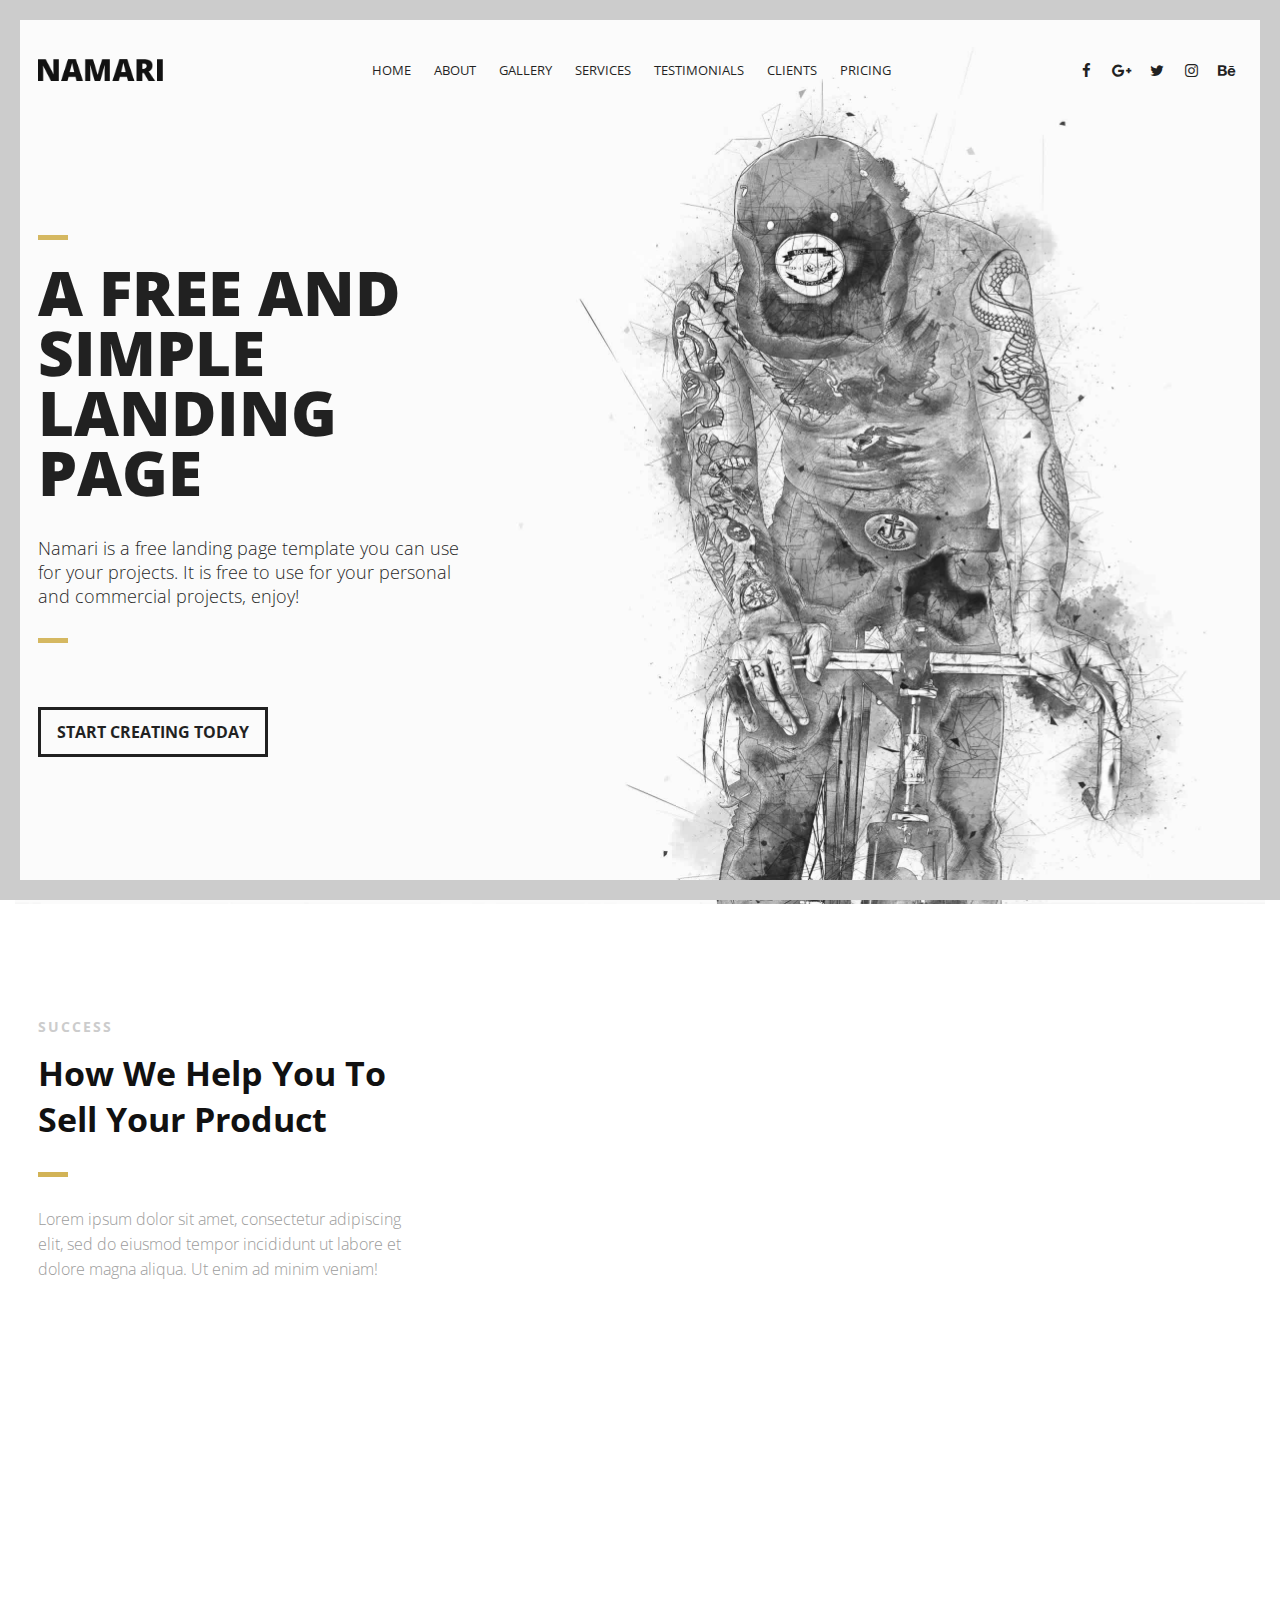
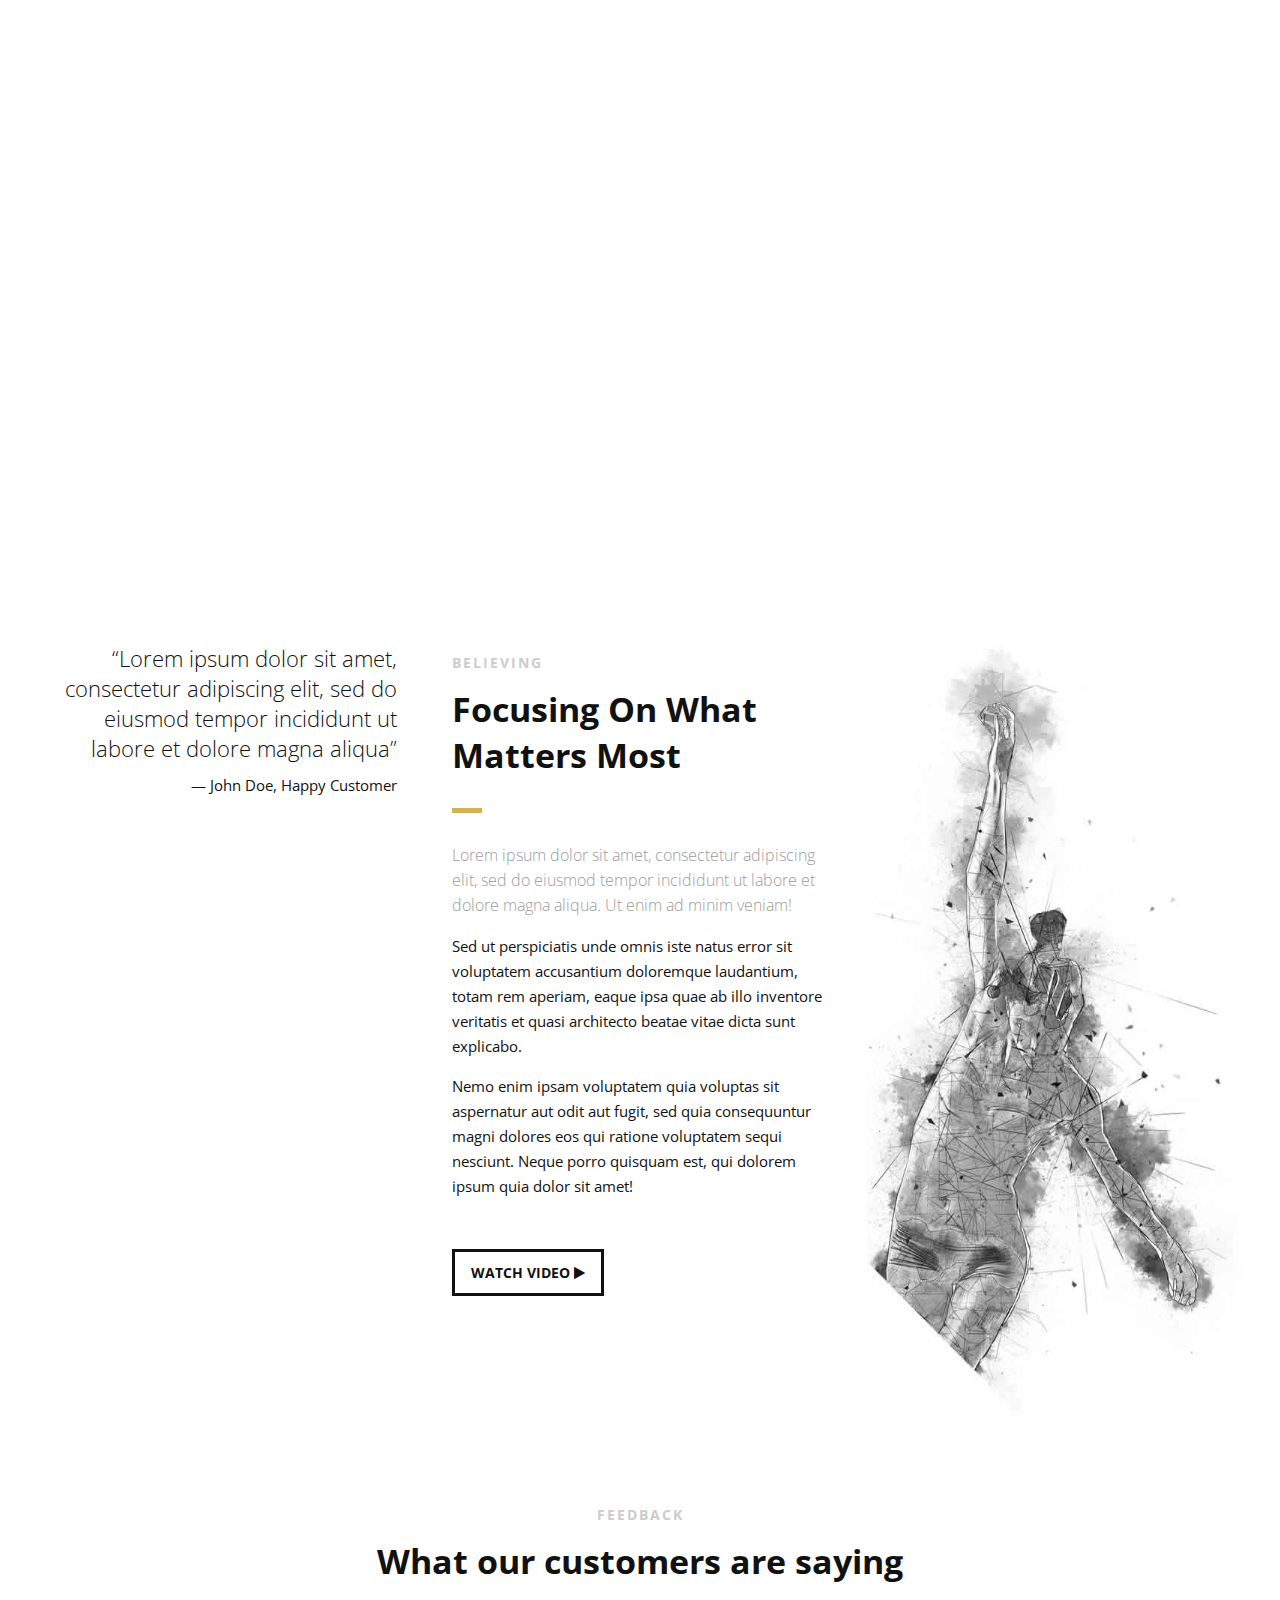
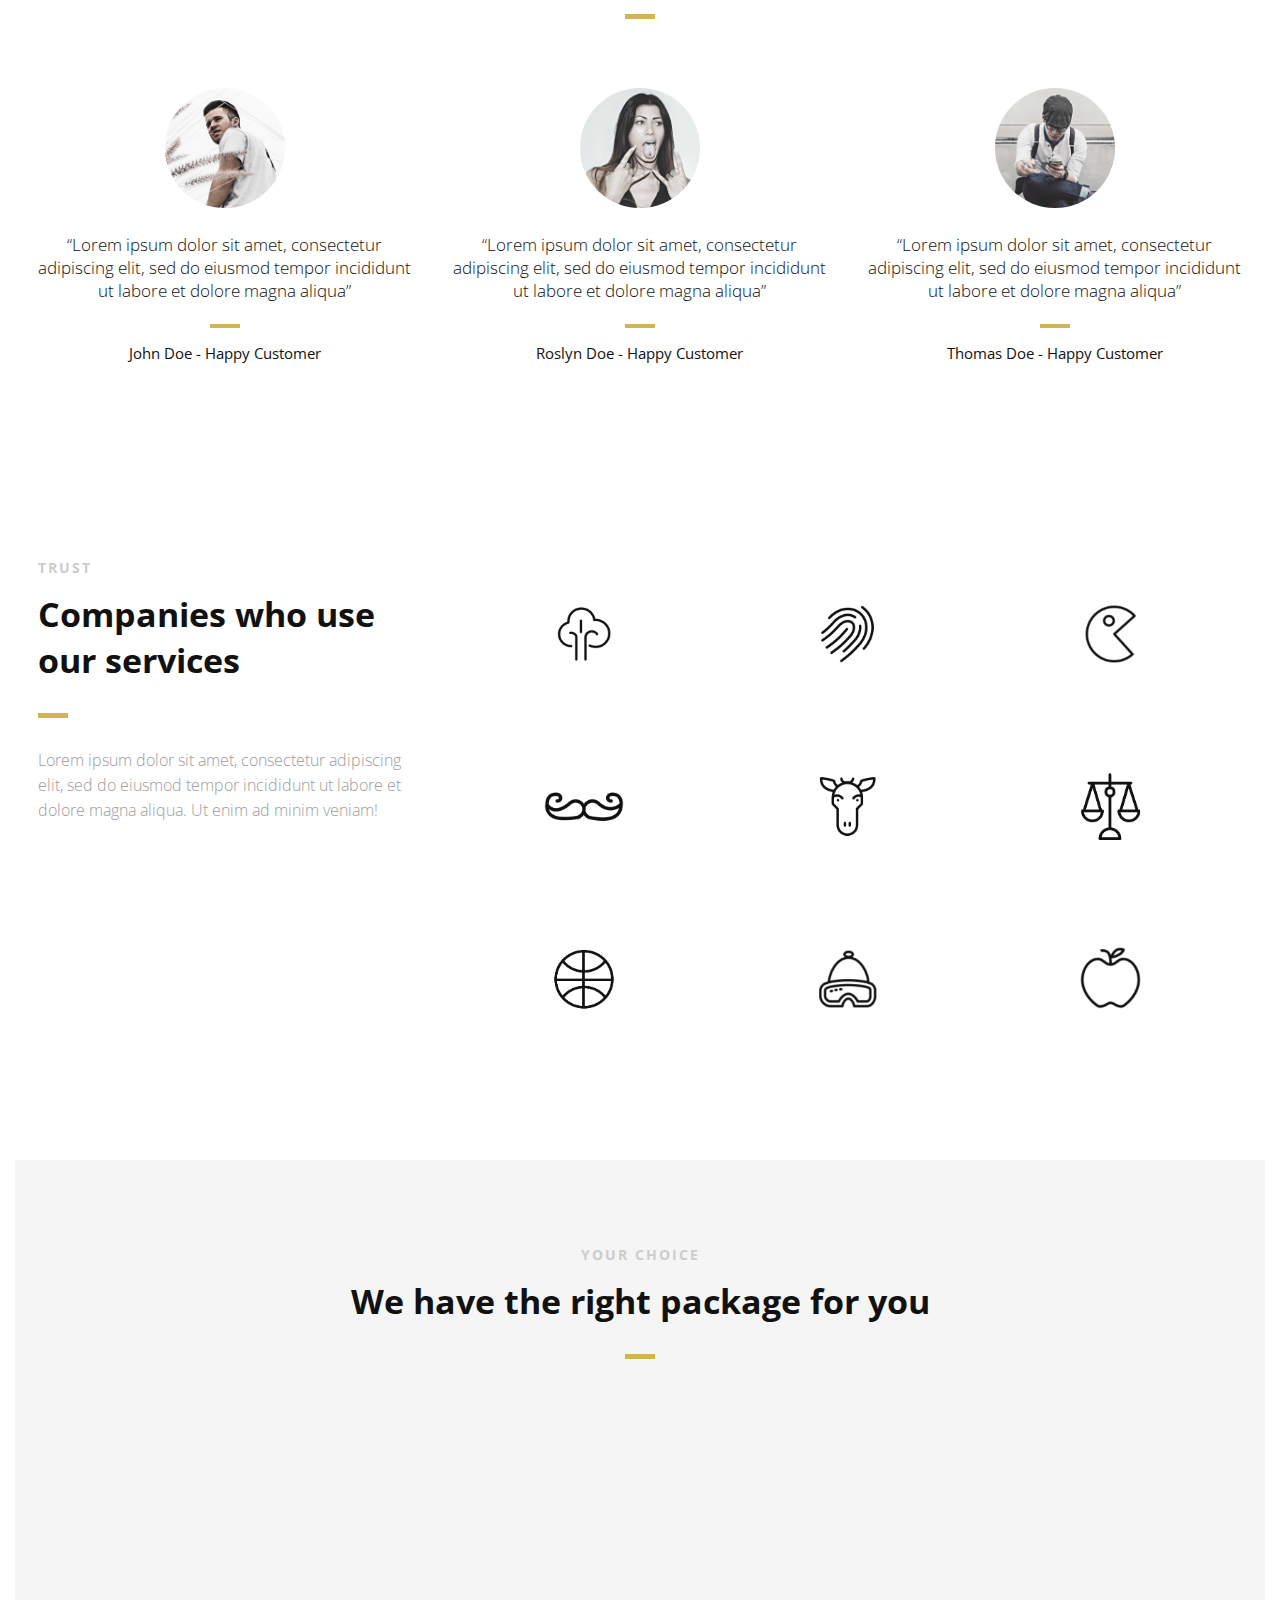
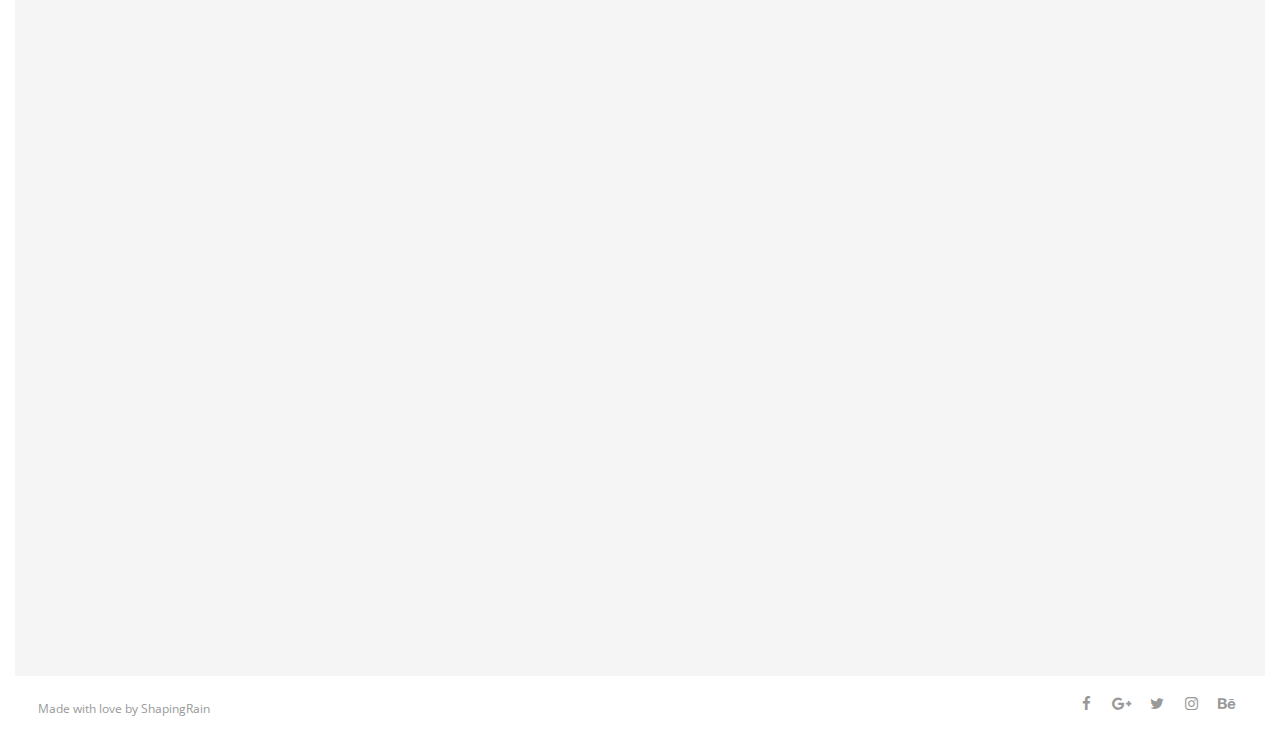
==== core/static/index.html @ 34bd1b33 "Add UI" ====
<!DOCTYPE html>
<html>
<head lang="en">
    <meta charset="UTF-8">

    <!--Page Title-->
    <title>Namari - Free Landing Page Template</title>

    <!--Meta Keywords and Description-->
    <meta name="keywords" content="">
    <meta name="description" content="">
    <meta name="viewport" content="width=device-width, initial-scale=1.0, user-scalable=no"/>

    <!--Favicon-->
    <link rel="shortcut icon" href="images/favicon.ico" title="Favicon"/>

    <!-- Main CSS Files -->
    <link rel="stylesheet" href="css/style.css">

    <!-- Namari Color CSS -->
    <link rel="stylesheet" href="css/namari-color.css">

    <!--Icon Fonts - Font Awesome Icons-->
    <link rel="stylesheet" href="css/font-awesome.min.css">

    <!-- Animate CSS-->
    <link href="css/animate.css" rel="stylesheet" type="text/css">

    <!--Google Webfonts-->
    <link href='https://fonts.googleapis.com/css?family=Open+Sans:400,300,600,700,800' rel='stylesheet' type='text/css'>
</head>
<body>

<!-- Preloader -->
<div id="preloader">
    <div id="status" class="la-ball-triangle-path">
        <div></div>
        <div></div>
        <div></div>
    </div>
</div>
<!--End of Preloader-->

<div class="page-border" data-wow-duration="0.7s" data-wow-delay="0.2s">
    <div class="top-border wow fadeInDown animated" style="visibility: visible; animation-name: fadeInDown;"></div>
    <div class="right-border wow fadeInRight animated" style="visibility: visible; animation-name: fadeInRight;"></div>
    <div class="bottom-border wow fadeInUp animated" style="visibility: visible; animation-name: fadeInUp;"></div>
    <div class="left-border wow fadeInLeft animated" style="visibility: visible; animation-name: fadeInLeft;"></div>
</div>

<div id="wrapper">

    <header id="banner" class="scrollto clearfix" data-enllax-ratio=".5">
        <div id="header" class="nav-collapse">
            <div class="row clearfix">
                <div class="col-1">

                    <!--Logo-->
                    <div id="logo">

                        <!--Logo that is shown on the banner-->
                        <img src="images/logo.png" id="banner-logo" alt="Landing Page"/>
                        <!--End of Banner Logo-->

                        <!--The Logo that is shown on the sticky Navigation Bar-->
                        <img src="images/logo-2.png" id="navigation-logo" alt="Landing Page"/>
                        <!--End of Navigation Logo-->

                    </div>
                    <!--End of Logo-->

                    <aside>

                        <!--Social Icons in Header-->
                        <ul class="social-icons">
                            <li>
                                <a target="_blank" title="Facebook" href="https://www.facebook.com/username">
                                    <i class="fa fa-facebook fa-1x"></i><span>Facebook</span>
                                </a>
                            </li>
                            <li>
                                <a target="_blank" title="Google+" href="http://google.com/+username">
                                    <i class="fa fa-google-plus fa-1x"></i><span>Google+</span>
                                </a>
                            </li>
                            <li>
                                <a target="_blank" title="Twitter" href="http://www.twitter.com/username">
                                    <i class="fa fa-twitter fa-1x"></i><span>Twitter</span>
                                </a>
                            </li>
                            <li>
                                <a target="_blank" title="Instagram" href="http://www.instagram.com/username">
                                    <i class="fa fa-instagram fa-1x"></i><span>Instagram</span>
                                </a>
                            </li>
                            <li>
                                <a target="_blank" title="behance" href="http://www.behance.net">
                                    <i class="fa fa-behance fa-1x"></i><span>Behance</span>
                                </a>
                            </li>
                        </ul>
                        <!--End of Social Icons in Header-->

                    </aside>

                    <!--Main Navigation-->
                    <nav id="nav-main">
                        <ul>
                            <li>
                                <a href="#banner">Home</a>
                            </li>
                            <li>
                                <a href="#about">About</a>
                            </li>
                            <li>
                                <a href="#gallery">Gallery</a>
                            </li>
                            <li>
                                <a href="#services">Services</a>
                            </li>
                            <li>
                                <a href="#testimonials">Testimonials</a>
                            </li>
                            <li>
                                <a href="#clients">Clients</a>
                            </li>
                            <li>
                                <a href="#pricing">Pricing</a>
                            </li>
                        </ul>
                    </nav>
                    <!--End of Main Navigation-->

                    <div id="nav-trigger"><span></span></div>
                    <nav id="nav-mobile"></nav>

                </div>
            </div>
        </div><!--End of Header-->

        <!--Banner Content-->
        <div id="banner-content" class="row clearfix">

            <div class="col-38">

                <div class="section-heading">
                    <h1>A FREE AND SIMPLE LANDING PAGE</h1>
                    <h2>Namari is a free landing page template you can use for your projects. It is free to use for your
                        personal and commercial projects, enjoy!</h2>
                </div>

                <!--Call to Action-->
                <a href="#" class="button">START CREATING TODAY</a>
                <!--End Call to Action-->

            </div>

        </div><!--End of Row-->
    </header>

    <!--Main Content Area-->
    <main id="content">

        <!--Introduction-->
        <section id="about" class="introduction scrollto">

            <div class="row clearfix">

                <div class="col-3">
                    <div class="section-heading">
                        <h3>SUCCESS</h3>
                        <h2 class="section-title">How We Help You To Sell Your Product</h2>
                        <p class="section-subtitle">Lorem ipsum dolor sit amet, consectetur adipiscing elit, sed do
                            eiusmod tempor incididunt ut labore et dolore magna aliqua. Ut enim ad minim veniam!</p>
                    </div>

                </div>

                <div class="col-2-3">

                    <!--Icon Block-->
                    <div class="col-2 icon-block icon-top wow fadeInUp" data-wow-delay="0.1s">
                        <!--Icon-->
                        <div class="icon">
                            <i class="fa fa-html5 fa-2x"></i>
                        </div>
                        <!--Icon Block Description-->
                        <div class="icon-block-description">
                            <h4>HTML5 &amp; CSS3</h4>
                            <p>Has ne tritani atomorum conclusionemque, in dolorum volumus cotidieque eum. At vis choro
                                neglegentur iudico</p>
                        </div>
                    </div>
                    <!--End of Icon Block-->

                    <!--Icon Block-->
                    <div class="col-2 icon-block icon-top wow fadeInUp" data-wow-delay="0.3s">
                        <!--Icon-->
                        <div class="icon">
                            <i class="fa fa-bolt fa-2x"></i>
                        </div>
                        <!--Icon Block Description-->
                        <div class="icon-block-description">
                            <h4>Easy to Use</h4>
                            <p>Cu vero ipsum vim, doctus facilisi sea in. Eam ex falli honestatis repudiandae, sit
                                detracto mediocrem disputationi</p>
                        </div>
                    </div>
                    <!--End of Icon Block-->

                    <!--Icon Block-->
                    <div class="col-2 icon-block icon-top wow fadeInUp" data-wow-delay="0.5s">
                        <!--Icon-->
                        <div class="icon">
                            <i class="fa fa-tablet fa-2x"></i>
                        </div>
                        <!--Icon Block Description-->
                        <div class="icon-block-description">
                            <h4>Fully Responsive</h4>
                            <p>Id porro tritani recusabo usu, eum intellegam consequuntur et. Fugit debet ea sit, an pro
                                nemore vivendum</p>
                        </div>
                    </div>
                    <!--End of Icon Block-->

                    <!--Icon Block-->
                    <div class="col-2 icon-block icon-top wow fadeInUp" data-wow-delay="0.5s">
                        <!--Icon-->
                        <div class="icon">
                            <i class="fa fa-rocket fa-2x"></i>
                        </div>
                        <!--Icon Block Description-->
                        <div class="icon-block-description">
                            <h4>Parallax Effect</h4>
                            <p>Id porro tritani recusabo usu, eum intellegam consequuntur et. Fugit debet ea sit, an pro
                                nemore vivendum</p>
                        </div>
                    </div>
                    <!--End of Icon Block-->

                </div>

            </div>


        </section>
        <!--End of Introduction-->


        <!--Gallery-->
        <aside id="gallery" class="row text-center scrollto clearfix" data-featherlight-gallery
                 data-featherlight-filter="a">

                <a href="images/gallery-images/gallery-image-1.jpg" data-featherlight="image" class="col-3 wow fadeIn"
                   data-wow-delay="0.1s"><img src="images/gallery-images/gallery-image-1.jpg" alt="Landing Page"/></a>
                <a href="images/gallery-images/gallery-image-2.jpg" data-featherlight="image" class="col-3 wow fadeIn"
                   data-wow-delay="0.3s"><img src="images/gallery-images/gallery-image-2.jpg" alt="Landing Page"/></a>
                <a href="images/gallery-images/gallery-image-3.jpg" data-featherlight="image" class="col-3 wow fadeIn"
                   data-wow-delay="0.5s"><img src="images/gallery-images/gallery-image-3.jpg" alt="Landing Page"/></a>
                <a href="images/gallery-images/gallery-image-4.jpg" data-featherlight="image" class="col-3 wow fadeIn"
                   data-wow-delay="1.1s"><img src="images/gallery-images/gallery-image-4.jpg" alt="Landing Page"/></a>
                <a href="images/gallery-images/gallery-image-5.jpg" data-featherlight="image" class="col-3 wow fadeIn"
                   data-wow-delay="0.9s"><img src="images/gallery-images/gallery-image-5.jpg" alt="Landing Page"/></a>
                <a href="images/gallery-images/gallery-image-6.jpg" data-featherlight="image" class="col-3 wow fadeIn"
                   data-wow-delay="0.7s"><img src="images/gallery-images/gallery-image-6.jpg" alt="Landing Page"/></a>

        </aside>
        <!--End of Gallery-->


        <!--Content Section-->
        <div id="services" class="scrollto clearfix">

            <div class="row no-padding-bottom clearfix">


                <!--Content Left Side-->
                <div class="col-3">
                    <!--User Testimonial-->
                    <blockquote class="testimonial text-right bigtest">
                        <q>Lorem ipsum dolor sit amet, consectetur adipiscing elit, sed do eiusmod tempor incididunt ut
                            labore
                            et dolore magna aliqua</q>
                        <footer>— John Doe, Happy Customer</footer>
                    </blockquote>
                    <!-- End of Testimonial-->

                </div>
                <!--End Content Left Side-->

                <!--Content of the Right Side-->
                <div class="col-3">
                    <div class="section-heading">
                        <h3>BELIEVING</h3>
                        <h2 class="section-title">Focusing On What Matters Most</h2>
                        <p class="section-subtitle">Lorem ipsum dolor sit amet, consectetur adipiscing elit, sed do
                            eiusmod tempor incididunt ut labore et dolore magna aliqua. Ut enim ad minim veniam!</p>
                    </div>
                    <p>Sed ut perspiciatis unde omnis iste natus error sit voluptatem accusantium doloremque laudantium,
                        totam rem aperiam, eaque ipsa quae ab illo inventore veritatis et quasi architecto beatae vitae
                        dicta sunt explicabo.
                    </p>
                    <p>
                        Nemo enim ipsam voluptatem quia voluptas sit aspernatur aut odit aut fugit, sed quia
                        consequuntur magni dolores eos qui ratione voluptatem sequi nesciunt.
                        Neque porro quisquam est, qui dolorem ipsum quia dolor sit amet!
                    </p>
                    <!-- Just replace the Video ID "UYJ5IjBRlW8" with the ID of your video on YouTube (Found within the URL) -->
                    <a href="#" data-videoid="UYJ5IjBRlW8" data-videosite="youtube" class="button video link-lightbox">
                        WATCH VIDEO <i class="fa fa-play" aria-hidden="true"></i>
                    </a>
                </div>
                <!--End Content Right Side-->

                <div class="col-3">
                    <img src="images/dancer.jpg" alt="Dancer"/>
                </div>

            </div>


        </div>
        <!--End of Content Section-->

        <!--Testimonials-->
        <aside id="testimonials" class="scrollto text-center" data-enllax-ratio=".2">

            <div class="row clearfix">

                <div class="section-heading">
                    <h3>FEEDBACK</h3>
                    <h2 class="section-title">What our customers are saying</h2>
                </div>

                <!--User Testimonial-->
                <blockquote class="col-3 testimonial classic">
                    <img src="images/user-images/user-1.jpg" alt="User"/>
                    <q>Lorem ipsum dolor sit amet, consectetur adipiscing elit, sed do eiusmod tempor incididunt ut
                        labore
                        et dolore magna aliqua</q>
                    <footer>John Doe - Happy Customer</footer>
                </blockquote>
                <!-- End of Testimonial-->

                <!--User Testimonial-->
                <blockquote class="col-3 testimonial classic">
                    <img src="images/user-images/user-2.jpg" alt="User"/>
                    <q>Lorem ipsum dolor sit amet, consectetur adipiscing elit, sed do eiusmod tempor incididunt ut
                        labore
                        et dolore magna aliqua</q>
                    <footer>Roslyn Doe - Happy Customer</footer>
                </blockquote>
                <!-- End of Testimonial-->

                <!--User Testimonial-->
                <blockquote class="col-3 testimonial classic">
                    <img src="images/user-images/user-3.jpg" alt="User"/>
                    <q>Lorem ipsum dolor sit amet, consectetur adipiscing elit, sed do eiusmod tempor incididunt ut
                        labore
                        et dolore magna aliqua</q>
                    <footer>Thomas Doe - Happy Customer</footer>
                </blockquote>
                <!-- End of Testimonial-->

            </div>

        </aside>
        <!--End of Testimonials-->

        <!--Clients-->
        <section id="clients" class="scrollto clearfix">
            <div class="row clearfix">

                <div class="col-3">

                    <div class="section-heading">
                        <h3>TRUST</h3>
                        <h2 class="section-title">Companies who use our services</h2>
                        <p class="section-subtitle">Lorem ipsum dolor sit amet, consectetur adipiscing elit, sed do
                            eiusmod
                            tempor incididunt ut labore et dolore magna aliqua. Ut enim ad minim veniam!</p>
                    </div>

                </div>

                <div class="col-2-3">

                    <a href="#" class="col-3">
                        <img src="images/company-images/company-logo1.png" alt="Company"/>
                        <div class="client-overlay"><span>Tree</span></div>
                    </a>
                    <a href="#" class="col-3">
                        <img src="images/company-images/company-logo2.png" alt="Company"/>
                        <div class="client-overlay"><span>Fingerprint</span></div>
                    </a>
                    <a href="#" class="col-3">
                        <img src="images/company-images/company-logo3.png" alt="Company"/>
                        <div class="client-overlay"><span>The Man</span></div>
                    </a>
                    <a href="#" class="col-3">
                        <img src="images/company-images/company-logo4.png" alt="Company"/>
                        <div class="client-overlay"><span>Mustache</span></div>
                    </a>
                    <a href="#" class="col-3">
                        <img src="images/company-images/company-logo5.png" alt="Company"/>
                        <div class="client-overlay"><span>Goat</span></div>
                    </a>
                    <a href="#" class="col-3">
                        <img src="images/company-images/company-logo6.png" alt="Company"/>
                        <div class="client-overlay"><span>Justice</span></div>
                    </a>
                    <a href="#" class="col-3">
                        <img src="images/company-images/company-logo7.png" alt="Company"/>
                        <div class="client-overlay"><span>Ball</span></div>
                    </a>
                    <a href="#" class="col-3">
                        <img src="images/company-images/company-logo8.png" alt="Company"/>
                        <div class="client-overlay"><span>Cold</span></div>
                    </a>

                    <a href="#" class="col-3">
                        <img src="images/company-images/company-logo9.png" alt="Company"/>
                        <div class="client-overlay"><span>Cold</span></div>
                    </a>

                </div>

            </div>
        </section>
        <!--End of Clients-->

        <!--Pricing Tables-->
        <section id="pricing" class="secondary-color text-center scrollto clearfix ">
            <div class="row clearfix">

                <div class="section-heading">
                    <h3>YOUR CHOICE</h3>
                    <h2 class="section-title">We have the right package for you</h2>
                </div>

                <!--Pricing Block-->
                <div class="pricing-block col-3 wow fadeInUp" data-wow-delay="0.4s">
                    <div class="pricing-block-content">
                        <h3>Personal</h3>
                        <p class="pricing-sub">The standard version</p>
                        <div class="pricing">
                            <div class="price"><span>$</span>19</div>
                            <p>Lorem ipsum dolor sit amet, consectetur adipiscing elit</p>
                        </div>
                        <ul>
                            <li>5 Downloads</li>
                            <li>2 Extensions</li>
                            <li>Tutorials</li>
                            <li>Forum Support</li>
                            <li>1 year free updates</li>
                        </ul>
                        <a href="#" class="button">BUY TODAY</a>
                    </div>
                </div>
                <!--End Pricing Block-->

                <!--Pricing Block-->
                <div class="pricing-block featured col-3 wow fadeInUp" data-wow-delay="0.6s">
                    <div class="pricing-block-content">
                        <h3>Student</h3>
                        <p class="pricing-sub">Most popular choice</p>
                        <div class="pricing">
                            <div class="price"><span>$</span>29</div>
                            <p>Lorem ipsum dolor sit amet, consectetur adipiscing elit</p>
                        </div>
                        <ul>
                            <li>15 Downloads</li>
                            <li>5 Extensions</li>
                            <li>Tutorials with Files</li>
                            <li>Forum Support</li>
                            <li>2 years free updates</li>
                        </ul>
                        <a href="#" class="button">BUY TODAY</a>
                    </div>
                </div>
                <!--End Pricing Block-->

                <!--Pricing Block-->
                <div class="pricing-block col-3 wow fadeInUp" data-wow-delay="0.8s">
                    <div class="pricing-block-content">
                        <h3>Business</h3>
                        <p class="pricing-sub">For the whole team</p>
                        <div class="pricing">
                            <div class="price"><span>$</span>49</div>
                            <p>Lorem ipsum dolor sit amet, consectetur adipiscing elit</p>
                        </div>
                        <ul>
                            <li>Unlimited Downloads</li>
                            <li>Unlimited Extensions</li>
                            <li>HD Video Tutorials</li>
                            <li>Chat Support</li>
                            <li>Lifetime free updates</li>
                        </ul>
                        <a href="#" class="button">BUY TODAY</a>
                    </div>
                </div>
                <!--End Pricing Block-->

            </div>
        </section>
        <!--End of Pricing Tables-->

    </main>
    <!--End Main Content Area-->


    <!--Footer-->
    <footer id="landing-footer" class="clearfix">
        <div class="row clearfix">

            <p id="copyright" class="col-2">Made with love by <a href="https://www.shapingrain.com">ShapingRain</a></p>

            <!--Social Icons in Footer-->
            <ul class="col-2 social-icons">
                <li>
                    <a target="_blank" title="Facebook" href="https://www.facebook.com/username">
                        <i class="fa fa-facebook fa-1x"></i><span>Facebook</span>
                    </a>
                </li>
                <li>
                    <a target="_blank" title="Google+" href="http://google.com/+username">
                        <i class="fa fa-google-plus fa-1x"></i><span>Google+</span>
                    </a>
                </li>
                <li>
                    <a target="_blank" title="Twitter" href="http://www.twitter.com/username">
                        <i class="fa fa-twitter fa-1x"></i><span>Twitter</span>
                    </a>
                </li>
                <li>
                    <a target="_blank" title="Instagram" href="http://www.instagram.com/username">
                        <i class="fa fa-instagram fa-1x"></i><span>Instagram</span>
                    </a>
                </li>
                <li>
                    <a target="_blank" title="behance" href="http://www.behance.net">
                        <i class="fa fa-behance fa-1x"></i><span>Behance</span>
                    </a>
                </li>
            </ul>
            <!--End of Social Icons in Footer-->
        </div>
    </footer>
    <!--End of Footer-->

</div>

<!-- Include JavaScript resources -->
<script src="js/jquery.1.8.3.min.js"></script>
<script src="js/wow.min.js"></script>
<script src="js/featherlight.min.js"></script>
<script src="js/featherlight.gallery.min.js"></script>
<script src="js/jquery.enllax.min.js"></script>
<script src="js/jquery.scrollUp.min.js"></script>
<script src="js/jquery.easing.min.js"></script>
<script src="js/jquery.stickyNavbar.min.js"></script>
<script src="js/jquery.waypoints.min.js"></script>
<script src="js/images-loaded.min.js"></script>
<script src="js/lightbox.min.js"></script>
<script src="js/site.js"></script>


</body>
</html>
---- core/static/css/style.css ----
/* Namari Landing Page v.1.1.0 Style Index - a free landing page by shapingrain.com

1. Default and Reset styles
- 1.1 Input Elements
2. Global elements
- 2.1 Header
- 2.2 Logo
- 2.3 Buttons
- 2.4 Navigation
- 2.5 Social Elements
- 2.6 Images
3. Fonts and Headings
4. Banner
- 4.1 SignUp Form
5. Content Elements
- 5.1 Icons
- 5.2 Parallax Elements
- 5.3 Divider
6. Landing Page Sections
- 6.1 Features
- 6.2 Testimonials
- 6.3 Gallery
- 6.4 Video
- 6.5 Clients
- 6.6 Pricing Table
7. Footer


/*------------------------------------------------------------------------------------------*/
/* 1. Defaults & Reset of specific styles across browsers */
/*------------------------------------------------------------------------------------------*/

*, *:before, *:after {
    -webkit-box-sizing: border-box;
    -moz-box-sizing: border-box;
    box-sizing: border-box;
}

body, div, dl, dt, dd, ul, ol, li, h1, h2, h3, h4, h5, h6, pre, form, blockquote, th, td {
    margin: 0;
    padding: 0;
    direction: ltr;
}

body {
    margin: 0;
    padding: 0;
    -webkit-font-smoothing: antialiased;
    overflow-x: hidden;
}

p {
    line-height: 25px;
}

.row img {
    height: auto;
    max-width: 100%;
}

a {
    text-decoration: none;
    line-height: inherit;
    -webkit-transition: opacity 0.3s ease-out;
    -moz-transition: opacity 0.3s ease-out;
    -o-transition: opacity 0.3s ease-out;
    transition: opacity 0.3s ease-out;
}

iframe {
    border: 0 !important;
}

.parallax-window {
    min-height: 400px;
    background: transparent;
}

figure {
    margin: 0;
}

/* Page Border */

.page-border {
    position: fixed;
    z-index: 999999;
    pointer-events: none;
}

.page-border .bottom-border, .page-border .left-border, .page-border .right-border, .page-border .top-border {
    background: #f3f3ef;
    position: fixed;
    z-index: 9999;
}

.page-border > .top-border, .page-border > .right-border, .page-border > .bottom-border, .page-border > .left-border {
    padding: 11px;
    background: #ccc;
}

.page-border .bottom-border, .page-border .top-border {
    width: 100%;
    padding: 10px;
    left: 0;
}

.page-border .left-border, .page-border .right-border {
    padding: 10px;
    height: 100%;
    top: 0;
}

.page-border .top-border {
    top: 0;
}

.page-border .right-border {
    right: 0;
}

.page-border .bottom-border {
    bottom: 0;
}

.page-border .left-border {
    left: 0;
}

#wrapper {
    margin:0 15px;
    padding: 15px 0;
    position: relative;
}


/* --------- 1.1 Input Elements ---------- */

input, textarea {
    border: 1px solid #e1e1e1;
    padding: 10px;
    -webkit-transition: all .3s linear;
    -moz-transition: all .3s linear;
    transition: all .3s linear;
    border-radius: 3px;
}

input {
    height: 40px;
    margin: 3px 0;
    outline: none;
    line-height: normal;
    font-size: 14px;
}

input[type="submit"] {
    cursor: pointer;
    border-style: solid;
    border-width: 2px;
    padding-top: 0;
    padding-bottom: 0;
}

select {
    border: 1px solid #e1e1e1;
    height: 40px;
    padding: 5px;
}

input:focus, textarea:focus {
    box-shadow: inset 0 1px 3px rgba(0, 0, 0, 0.1);
}

*:focus {
    outline: none;
}

/*------------------------------------------------------------------------------------------*/
/* 2. Layout Elements */
/*------------------------------------------------------------------------------------------*/

section {
    clear: both;
    overflow: hidden;
}

/* Rows and Columns */

.row {
    max-width: 1245px;
    margin: 0 auto;
    padding: 75px 0;
    position: relative;
}

.no-padding-bottom .row, .no-padding-bottom div, .no-padding-bottom.row {
    padding-bottom: 0;
}

.no-padding-top.row, .no-padding-top div {
    padding-top: 0;
}

.big-padding-top {
    padding-top: 75px !important;
}

.big-padding-bottom {
    padding-bottom: 85px !important;
}

/* Targets all elements */

[class*='col-'] {
    float: left;
    padding: 20px;
}

#clients .col-2-3 [class*='col-'] {
    padding: 0;
}

/* Clearfix */

.clearfix:after {
    content: "";
    display: table;
    clear: both;
}

/* Main Widths */

.col-1 {
    width: 100%;
}

.col-2 {
    width: 50%;
}

.col-3 {
    width: 33.33%;
}

.col-4 {
    width: 25%;
}

.col-5 {
    width: 20%;
}

.col-6 {
    width: 16.6666666667%;
}

.col-7 {
    width: 14.2857142857%;
}

.col-8 {
    width: 12.5%;
}

.col-9 {
    width: 11.1111111111%;
}

.col-10 {
    width: 10%;
}

.col-11 {
    width: 9.09090909091%;
}

.col-12 {
    width: 8.33%;
}

.col-2-3 {
    width: 66.66%;
}

.col-3-4 {
    width: 75%;
}

.col-9-10 {
    width: 90%;
}

/* Golden Ratio */
.col-61 {
    width: 61.8%;
}

.col-38 {
    width: 38.2%;
}

/* --------- 2.1 Header --------- */

#header {
    height: 71px !important;
    overflow: visible;
    z-index: 9999;
    width: 100%;
    position: absolute !important;
}

#header .row {
    padding: 0;
}

#header aside {
    text-align: right;
}

#header ul {
    text-align: center;
}

#header li {
    display: inline-block;
    list-style: none;
    margin: 0;
}

/* --------- 2.2 Logo ---------- */

#logo {
    float: left;
    height: 71px;
    line-height: 66px;
    margin-right: 15px;
}

#logo h1, #logo h2 {
    display: inline-block;
}

#banner #logo h1 {
    font-size: 28px;
    margin-right: 10px;
    font-weight: 900;
    padding: 0;
}

#logo h2 {
    font-size: 18px;
    padding: 0;
}

#logo img {
    max-height: 22px;
    vertical-align: middle;
    margin-right: 15px;
}

#navigation-logo {
    display: none;
}

.nav-solid #logo #banner-logo {
    display: none;
}

.nav-solid #logo #navigation-logo {
    display: inline-block;
}

/* --------- 2.3 Buttons ---------- */

.call-to-action {
    padding: 35px 0 35px 0;
}

/*Style*/

.button {
    font-size: 16px;
    margin: 35px 0;
    padding: 11px 16px;
    -webkit-transition: all .3s linear;
    -moz-transition: all .3s linear;
    transition: all .3s linear;
    display: inline-block;
    border-width: 3px;
    border-style: solid;
}

/* Play Button */

#video-section {
    position:relative;
}

.play-video {
    height:110px;
    position:absolute;
    top:50%;
    margin-top:-110px;
    width:100%;
}

.play-icon {
    display: inline-block;
    font-size: 0px;
    cursor: pointer;
    margin: 45px auto;
    width: 110px;
    height: 110px;
    border-radius: 50%;
    text-align: center;
    position: relative;
    z-index: 1;
}

.play-icon:after {
    pointer-events: none;
    position: absolute;
    width: 100%;
    height: 100%;
    border-radius: 50%;
    content: '';
    -webkit-box-sizing: content-box;
    -moz-box-sizing: content-box;
    box-sizing: content-box;
}

.play-icon:before {
    font-family: 'fontawesome';
    content: '\f144';
    speak: none;
    font-size: 74px;
    line-height: 110px;
    font-style: normal;
    font-weight: normal;
    font-variant: normal;
    text-transform: none;
    display: block;
    -webkit-font-smoothing: antialiased;
    color:#fff;
}

.play-video .play-icon {
    background: rgba(255, 255, 255, 0.5);
    -webkit-transition: -webkit-transform ease-out 0.3s, background 0.4s;
    -moz-transition: -moz-transform ease-out 0.3s, background 0.4s;
    transition: transform ease-out 0.3s, background 0.4s;
}

.play-video .play-icon:after {
    top: 0;
    left: 0;
    padding: 0;
    z-index: -1;
    box-shadow: 0 0 0 2px rgba(255, 255, 255, 0.1);
    opacity: 0;
    -webkit-transform: scale(0.9);
    -moz-transform: scale(0.9);
    -ms-transform: scale(0.9);
    transform: scale(0.9);
}

.play-video .play-icon:hover {
    background: rgba(255, 255, 255, 0.05);
    -webkit-transform: scale(0.93);
    -moz-transform: scale(0.93);
    -ms-transform: scale(0.93);
    transform: scale(0.93);
    color: #fff;
}


/* --------- 2.4 Navigation ---------- */

#header {
    font-size: 13px;
}

#header aside {
    float: right;
}

#header nav ul {
    text-transform: uppercase;

}

#header nav a {
    height: 71px;
    line-height: 71px;
    display: block;
    padding: 0 10px;
}

#header nav a:hover {
    opacity: 0.6;
}

/*Navigation Solid*/

#header.nav-solid [class*='col-'] {
    padding: 0 20px;
}

#header.nav-solid {
    background: #fff;
    box-shadow: 2px 0px 3px rgba(0, 0, 0, 0.2);
    position: fixed !important;
    left:0;
}

#header.nav-solid nav a {
    border-bottom: 3px solid;
    border-color: #fff;
    -webkit-transition: all 0.3s ease-out;
    -moz-transition: all 0.3s ease-out;
    -o-transition: all 0.3s ease-out;
    transition: all 0.3s ease-out;
}

#header.nav-solid nav a:hover {
    opacity: 1;
}

/* Social Elements when Solid*/

#header.nav-solid .social-icons a {
    -webkit-transition: all 0.3s ease-out;
    -moz-transition: all 0.3s ease-out;
    -o-transition: all 0.3s ease-out;
    transition: all 0.3s ease-out;
    opacity: 0.5;
}

#header.nav-solid .social-icons a:hover {
    opacity: 1;
    color: #e4473c;
}

/* Responsive Nav Styling */

#nav-trigger {
    display: none;
    text-align: right;
}

#nav-trigger span {
    display: inline-block;
    width: 38px;
    height: 71px;
    color: #111;
    cursor: pointer;
    text-transform: uppercase;
    font-size: 22px;
    text-align: center;
    border-top-right-radius: 5px;
    border-top-left-radius: 5px;
    -webkit-transition: all 0.3s ease-out;
    -moz-transition: all 0.3s ease-out;
    -o-transition: all 0.3s ease-out;
    transition: all 0.3s ease-out;
}

#nav-trigger span:after {
    font-family: "fontAwesome";
    display: inline-block;
    width: 38px;
    height: 71px;
    line-height: 75px;
    text-align: center;
    content: "\f0c9";
    border-top-right-radius: 5px;
    border-top-left-radius: 5px;
}

#nav-trigger span.open:after {
    content: "\f00d";
}

#nav-trigger span:hover, .nav-solid #nav-trigger span.open:hover, .nav-solid #nav-trigger span:hover {
    opacity: 0.6;
}

#nav-trigger span.open, #nav-trigger span.open:hover {
    color: #111;
}

.nav-solid #nav-trigger span.open:hover {
    color: #999;
}

.nav-solid #nav-trigger span {
    color: #999;
    opacity: 1;
}

nav#nav-mobile {
    position: relative;
    display: none;
}

nav#nav-mobile ul {
    display: none;
    list-style-type: none;
    position: absolute;
    left: 0;
    right: 0;
    margin-left: -20px;
    margin-right: -20px;
    padding-top: 10px;
    padding-bottom: 10px;
    text-align: center;
    background-color: #fff;
    box-shadow: 0 5px 3px rgba(0, 0, 0, 0.2);
}

nav#nav-mobile ul:after {
    display: none;
}

nav#nav-mobile li {
    margin: 0 20px;
    float: none;
    text-align: left;
    border-bottom: 1px solid #e1e1e1;
}

nav#nav-mobile li:last-child {
    border-bottom: none;
}

.nav-solid nav#nav-mobile li {
    border-top: 1px solid #e1e1e1;
    border-bottom: none;
}

nav#nav-mobile a {
    display: block;
    padding: 12px 0;
    color: #333;
    width: 100%;
    height: auto;
    line-height: normal;
    display: block;
    border-bottom: none !important;
    -webkit-transition: all 0.3s ease-out;
    -moz-transition: all 0.3s ease-out;
    -o-transition: all 0.3s ease-out;
    transition: all 0.3s ease-out;
}

nav#nav-mobile a:hover {
    background: #fafafa;
    opacity: 1;
}

/* --------- 2.5 Social Elements ---------- */

#header .col-4 {
    text-align: right;
}

.social-icons {
    display: inline-block;
    list-style: none;
}

.social-icons a {
    display: inline-block;
    width: 32px;
    text-align: center;
}

.social-icons a:hover {
    opacity: 0.7;
}

.social-icons span {
    display: none;
}

#header .social-icons {
    margin-top: 27px;
}

/* --------- 2.6 Images ---------- */

/*Alignment*/

img {
    vertical-align: top;
}

.image-center {
    display: block;
    margin: 0 auto;
}

a img {
    border: none;
    -webkit-transition: all 0.3s ease-out;
    -moz-transition: all 0.3s ease-out;
    -o-transition: all 0.3s ease-out;
    transition: all 0.3s ease-out;
    -webkit-backface-visibility: hidden;
}

a img:hover {
    opacity: 0.7;
}

/*------------------------------------------------------------------------------------------*/
/* 3. Fonts */
/*------------------------------------------------------------------------------------------*/

h1 {
    padding: 20px 0;
}

h2 {
    padding: 14px 0;
}

h3 {
    padding: 10px 0;
}

h4 {
    padding: 7px 0;
}

h5 {
    padding: 7px 0;
}

h6 {
    padding: 7px 0;
}

/* Text Alignment */

.text-left {
    text-align: left;
}

.text-center {
    text-align: center;
}

.text-right {
    text-align: right;
}

/* Section Headings */

.section-heading {
    padding: 0 0 15px 0;
}

.section-subtitle {
    font-size: 18px;
    padding-top: 0;
}

.section-heading h3 {
    font-size: 14px;
    font-weight: bold;
    color: #ccc;
    letter-spacing: 2px;
    padding-bottom: 0;
}

/*------------------------------------------------------------------------------------------*/
/* 4. Banner */
/*------------------------------------------------------------------------------------------*/

#banner {
    background-size: cover;
}

#banner-content.row {
    padding-top: 170px;
    padding-bottom: 100px;
}

#banner h1 {
    padding-top: 5%;
}

#banner .section-heading:before {
    content: "";
    display: block;
    width: 30px;
    height: 5px;
    margin-top: 30px;
}



/*------------------------------------------------------------------------------------------*/
/* 5. Content Elements */
/*------------------------------------------------------------------------------------------*/

/* --------- 5.1 Icons ---------- */

/*Font Icon sizes*/

.fa-1x {
    font-size: 15px !important;
}

/*Icon Block*/

.icon-block {
    position: relative;
}

.icon-block h4 {
    font-weight: bold;
    padding-top: 0;
}

.icon-block .icon {
    position: absolute;
}

.icon-block p {
    margin-top: 0;
}

/* Icon Left*/

.icon-left .icon {
    left: 15;
}

.icon-left .icon-block-description {
    padding-left: 53px;
}

/* Icon Right */

.icon-right .icon {
    right: 15;
}

.icon-right .icon-block-description {
    padding-right: 53px;
}

/* Icon Above */

.icon-top {
    display: block;
}

.icon-top .icon {
    position: relative;
    display: block;
}

.icon-top .icon-block-description {
    padding-top: 25px;
}

/* --------- 5.2 Parallax Elements ---------- */

.banner-parallax-1, .banner-parallax-2, .banner-parallax-3 {
    min-height: 350px;
}

/* --------- 5.3 Divider ---------- */

.divider {
    position: relative;
    width: 40%;
    height: 20px;
    line-height: 20px;
    margin: 10px auto 5px auto;
    clear: both;
    text-align: center;
}

.divider-inner {
    position: absolute;
    height: 1px;
    width: 100%;
    top: 50%;
    margin-top: -1px;
    border-top: 1px solid;
    border-color: #e1e1e1;
}

.divider i {
    background: #fff;
    position: relative;
    top: -11px;
    padding: 0 5px 0 5px;
    color: #e1e1e1;
}

/*------------------------------------------------------------------------------------------*/
/* 6. Landing Page Sections */
/*------------------------------------------------------------------------------------------*/

/* --------- 6.1 Introduction ---------- */

.introduction img.featured {
    padding: 55px 0 0 0;
}

/* --------- 6.2 Features ---------- */

.features.row {
    padding-left: 5%;
    padding-right: 5%;
}

.features div:nth-child(4) {
    clear: both;
}

/* --------- 6.3 Testimonials ---------- */

.testimonial {
    padding: 15px;
}

blockquote {
    position: relative;
}

.testimonial img {
    max-height: 120px;
    border-radius: 250em;
}

.testimonial footer {
    padding-top: 12px;
}

/* Style Classic - Avatar above Testimonial */

.testimonial.classic img {
    display: inline-block;
    margin-bottom: 25px;
}

.testimonial.classic q {
    display: block;
}

.testimonial.classic footer:before {
    display: block;
    content: "";
    width: 30px;
    height: 4px;
    margin: 10px auto 15px auto;
}

/* Style Big */

.testimonial.bigtest {
    padding-top: 0;
}

.testimonial.bigtest q {
    font-size: 22px;
}

/* --------- 6.4 Gallery ---------- */

#gallery img {
    max-height: 300px;
}

#gallery [class*='col-'] {
    padding: 0;
}

#gallery a {
    display: inline-block;
    position: relative;
    overflow: hidden;
}

#gallery a:hover img {
    opacity: 0.15;
    -moz-backface-visibility: hidden;
}

#gallery a:before {
    font-size: 2.2em;
    font-style: normal;
    font-weight: normal;
    text-align: center;
    content: "+";
    width: 70px;
    height: 70px;
    border-radius: 100em;
    display: block;
    position: absolute;
    top: 55%;
    left: 50%;
    line-height: 72px;
    margin: -35px 0 0 -35px;
    opacity: 0;
    -webkit-transition: all .2s linear;
    -moz-transition: all .2s linear;
    transition: all .2s linear;
    vertical-align: middle;
}

#gallery a:hover:before {
    opacity: 1;
    top: 50%;
    left: 50%;
}

/**
 * Featherlight – ultra slim jQuery lightbox
 * Version 1.3.3 - http://noelboss.github.io/featherlight/
 *
 * Copyright 2015, Noël Raoul Bossart (http://www.noelboss.com)
 * MIT Licensed.
**/
@media all {
    .featherlight {
        display: none;

        /* dimensions: spanning the background from edge to edge */
        position: fixed;
        top: 0;
        right: 0;
        bottom: 0;
        left: 0;
        z-index: 2147483647; /* z-index needs to be >= elements on the site. */

        /* position: centering content */
        text-align: center;

        /* insures that the ::before pseudo element doesn't force wrap with fixed width content; */
        white-space: nowrap;

        /* styling */
        cursor: pointer;
        background: #333;
        /* IE8 "hack" for nested featherlights */
        background: rgba(0, 0, 0, 0);
    }

    /* support for nested featherlights. Does not work in IE8 (use JS to fix) */
    .featherlight:last-of-type {
        background: rgba(0, 0, 0, 0.8);
    }

    .featherlight:before {
        /* position: trick to center content vertically */
        content: '';
        display: inline-block;
        height: 100%;
        vertical-align: middle;
        margin-right: -0.25em;
    }

    .featherlight .featherlight-content {

        /* position: centering vertical and horizontal */
        text-align: left;
        vertical-align: middle;
        display: inline-block;

        /* dimensions: cut off images */
        overflow: auto;
        padding: 25px 0;
        border-bottom: 25px solid transparent;

        /* dimensions: handling small or empty content */
        min-width: 30%;

        /* dimensions: handling large content */
        margin-left: 5%;
        margin-right: 5%;
        max-height: 95%;

        /* styling */
        cursor: auto;

        /* reset white-space wrapping */
        white-space: normal;
    }

    /* contains the content */
    .featherlight .featherlight-inner {
        /* make sure its visible */
        display: block;
    }

    .featherlight .featherlight-close-icon {
        /* position: centering vertical and horizontal */
        position: absolute;
        z-index: 9999;
        top: 25px;
        right: 25px;

        /* dimensions: 25px x 25px */
        line-height: 25px;
        width: 25px;

        /* styling */
        cursor: pointer;
        text-align: center;
        color: #fff;
        font-family: "fontawesome";
        font-size: 22px;
        opacity: 0.5;
        -webkit-transition: all 0.3s ease-out;
        -moz-transition: all 0.3s ease-out;
        -o-transition: all 0.3s ease-out;
        transition: all 0.3s ease-out;
    }

    .featherlight .featherlight-close-icon:hover {
        opacity: 1;
    }

    .featherlight .featherlight-image {
        /* styling */
        max-height: 100%;
        max-width:100%;
    }

    .featherlight-iframe .featherlight-content {
        /* removed the border for image croping since iframe is edge to edge */
        border-bottom: 0;
        padding: 0;
    }

    .featherlight iframe {
        /* styling */
        border: none;
    }
}

/* handling phones and small screens */
@media only screen and (max-width: 1024px) {
    .featherlight .featherlight-content {
        /* dimensions: maximize lightbox with for small screens */
        margin-left: 10px;
        margin-right: 10px;
        max-height: 98%;

        padding: 10px 10px 0;
        border-bottom: 10px solid transparent;
    }

}

/* Gallery Styling */
@media all {
    .featherlight-next,
    .featherlight-previous {
        font-family: "fontawesome";
        font-size: 22px;
        display: block;
        position: absolute;
        top: 25px;
        right: 0;
        bottom: 0;
        left: 80%;
        cursor: pointer;
        /* preventing text selection */
        -webkit-touch-callout: none;
        -webkit-user-select: none;
        -khtml-user-select: none;
        -moz-user-select: none;
        -ms-user-select: none;
        user-select: none;
        /* IE9 hack, otherwise navigation doesn't appear */
        background: rgba(0, 0, 0, 0);
        -webkit-transition: all 0.3s ease-out;
        -moz-transition: all 0.3s ease-out;
        -o-transition: all 0.3s ease-out;
        transition: all 0.3s ease-out;
    }

    .featherlight-previous {
        left: 0;
        right: 80%;
    }

    .featherlight-next span,
    .featherlight-previous span {
        display: inline-block;
        opacity: 0.3;
        position: absolute;
        top: 50%;
        width: 100%;
        font-size: 80px;
        line-height: 80px;

        /* center vertically */
        margin-top: -40px;
        color: #fff;
        font-style: normal;
        font-weight: normal;
        -webkit-transition: all 0.3s ease-out;
        -moz-transition: all 0.3s ease-out;
        -o-transition: all 0.3s ease-out;
        transition: all 0.3s ease-out;
    }

    .featherlight-next span {
        text-align: right;
        left: auto;
        right: 7%;
    }

    .featherlight-previous span {
        text-align: left;
        left: 7%;
    }

    .featherlight-next:hover span,
    .featherlight-previous:hover span {
        display: inline-block;
        opacity: 1;
    }

    /* Hide navigation while loading */
    .featherlight-loading .featherlight-previous, .featherlight-loading .featherlight-next {
        display: none;
    }
}

/* Always display arrows on touch devices */
@media only screen and (max-device-width: 1024px) {
    .featherlight-next:hover,
    .featherlight-previous:hover {
        background: none;
    }

    .featherlight-next span,
    .featherlight-previous span {
        display: block;
    }
}

/* handling phones and small screens */
@media only screen and (max-width: 1024px) {
    .featherlight-next,
    .featherlight-previous {
        top: 10px;
        right: 10px;
        left: 85%;
    }

    .featherlight-previous {
        left: 10px;
        right: 85%;
    }

    .featherlight-next span,
    .featherlight-previous span {
        margin-top: -30px;
        font-size: 40px;
    }
}

/* --------- 6.5 Video ---------- */

#video-box {
    color:#fff;
    position:relative;
    overflow:hidden;
    text-align:center;
}

.video_container, .easyContainer {
    position: relative;
    padding-bottom: 56.25%; /* 16/9 ratio */
    margin: 0;
    padding-top: 0; /* IE6 workaround*/
    height: 0;
    overflow: hidden;
}

.video_container iframe, .video_container object, .video_container embed {
    position: absolute;
    top: 0;
    left: 0;
    width: 100% !important;
    height: 100% !important;
}

.slvj-lightbox iframe, .slvj-lightbox object, .slvj-lightbox embed {
    width: 100% !important;
    height: 529px !important;
}

.videojs-background-wrap {
    overflow: hidden;
    position: absolute;
    height: 100%;
    width: 100%;
    top: 0;
    left: 0;
    z-index: -998;
}

#slvj-window {
    width: 100%;
    min-height: 100%;
    z-index: 9999999999;
    background: rgba(0, 0, 0, 0.8);
    position: fixed;
    top: 0;
    left: 0;
}

#slvj-window,
#slvj-window * {
    -webkit-box-sizing: border-box;
    -moz-box-sizing: border-box;
    box-sizing: border-box;
}

#slvj-background-close {
    width: 100%;
    min-height: 100%;
    z-index: 31;
    position: fixed;
    top: 0;
    left: 0;
}

#slvj-back-lightbox {
    max-width: 940px;
    max-height: 529px;
    z-index: 32;
    text-align: center;
    margin: 0 auto;
}

.slvj-lightbox {
    width: 100%;
    height: 100%;
    margin: 0;
    z-index: 53;
}

#slvj-close-icon:before {
    font-family: "fontawesome";
    color: #fff;
    content: '\f00d';
    font-size: 22px;
    opacity: 0.5;
    -webkit-transition: all 0.3s ease-out;
    -moz-transition: all 0.3s ease-out;
    -o-transition: all 0.3s ease-out;
    transition: all 0.3s ease-out;
    z-index: 99999;
    height: 22px;
    width: 22px;
    position: absolute;
    top: 15px;
    right: 15px;
    cursor: pointer;
}

#slvj-close-icon:before:hover {
    opacity: 1;
    cursor: pointer;
}

/* --------- 6.6 Clients ---------- */

#clients a {
    display: block;
    text-align: center;
    position: relative;
    text-transform: uppercase;
    font-weight: bold;
    color: #fff;
}

#clients img {
    display: inline-block;
    padding: 15px 25px;
}

.client-overlay {
    background: rgba(0, 0, 0, 0.8);
    position: absolute;
    top;
    0;
    right: 0;
    bottom: 0;
    left: 0;
    width: 100%;
    height: 100%;
    opacity: 0;
    -webkit-transition: all 0.3s ease-out;
    -moz-transition: all 0.3s ease-out;
    -o-transition: all 0.3s ease-out;
    transition: all 0.3s ease-out;
}

#clients a:hover .client-overlay {
    opacity: 1;
}

.client-overlay span {
    position: absolute;
    top: 48%;
    left: 0;
    width: 100%;
    text-align: center;
    display: inline-block;
}

/* --------- 6.7 Pricing Table ---------- */

.pricing-block-content {
    background: #fff;
    padding: 25px 0 25px 0;
    box-shadow: 0px 1px 2px rgba(0, 0, 0, 0.07);
    transition: all 0.2s ease-in-out 0s;
    position: relative;
    border: 10px solid #fff;
}


.pricing-block ul {
    list-style: none;
    margin: 25px 0 25px 0;
}

.pricing-block li {
    padding: 14px 0;
    border-bottom: 1px dotted #e1e1e1;
}

.pricing-block li:last-of-type {
    border:none;
}

.pricing-block h3 {
    font-size:17px;
    text-transform:uppercase;
    padding-bottom:0;
}

.pricing-sub {
    font-style: italic;
    color:#ccc;
    margin:0 0 25px 0;
}

/*Price*/

.pricing {
    background: #f5f5f5;
    padding: 25px;
    position: relative;
}

.price {
    display: inline-block;
    font-size: 62px;
    font-weight: 700;
    position: relative;
}

.price span {
    position: absolute;
    top: 0;
    left: -20px;
    font-size: 22px;
}

.pricing  p {
    font-style:italic;
    color:#b4b4b4;
    line-height:auto;
    margin:0;
}



/*------------------------------------------------------------------------------------------*/
/* 7. Footer */
/*------------------------------------------------------------------------------------------*/

#landing-footer {
    clear: both;
}

#landing-footer .row {
    padding: 0;
}

#landing-footer p {
    margin: 0;
}

#landing-footer ul {
    list-style: none;
    text-align: right;
}

#landing-footer li {
    display: inline-block;
}

/* Scroll Up */

#scrollUp {
    bottom: 15px;
    right: 30px;
    width: 70px;
    height: 80px;
    margin-bottom: -10px;
    padding: 0 5px 20px 5px;
    text-align: center;
    text-decoration: none;
    color: #fff;
    -webkit-transition: margin-bottom 150ms linear;
    -moz-transition: margin-bottom 150ms linear;
    -o-transition: margin-bottom 150ms linear;
    transition: margin-bottom 150ms linear;
}

#scrollUp:hover {
    margin-bottom: 0;
}

#scrollUp:before {
    background: #ccc;
    font-family: "fontawesome";
    font-size: 2.4em;
    font-style: normal;
    font-weight: normal;
    text-align: center;
    color: #fff;
    width: 45px;
    height: 45px;
    display: inline-block;
    line-height: 45px;
    content: "\f106";
    opacity: 1;
}

/*Preloader*/

#preloader {
    position: fixed;
    top: 0;
    left: 0;
    right: 0;
    bottom: 0;
    background-color: #fff; /* change if the mask should have another color then white */
    z-index: 99999; /* makes sure it stays on top */
}

#status {
    width: 110px;
    height: 110px;
    position: absolute;
    left: 50%; /* centers the loading animation horizontally one the screen */
    top: 50%; /* centers the loading animation vertically one the screen */
    background-position: center;
    margin: -55px 0 0 -55px; /* is width and height divided by two */
    text-align: center;
}

/*!
 * Load Awesome v1.1.0 (http://github.danielcardoso.net/load-awesome/)
 * Copyright 2015 Daniel Cardoso <@DanielCardoso>
 * Licensed under MIT
 */
.la-ball-triangle-path,
.la-ball-triangle-path > div {
    position: relative;
    -webkit-box-sizing: border-box;
    -moz-box-sizing: border-box;
    box-sizing: border-box;
}

.la-ball-triangle-path {
    display: block;
    font-size: 0;
    color: #fff;
}

.la-ball-triangle-path.la-dark {
    color: #333;
}

.la-ball-triangle-path > div {
    display: inline-block;
    float: none;
    background-color: currentColor;
    border: 0 solid currentColor;
}

.la-ball-triangle-path {
    width: 32px;
    height: 32px;
}

.la-ball-triangle-path > div {
    position: absolute;
    top: 0;
    left: 0;
    width: 10px;
    height: 10px;
    border-radius: 100%;
}

.la-ball-triangle-path > div:nth-child(1) {
    -webkit-animation: ball-triangle-path-ball-one 2s 0s ease-in-out infinite;
    -moz-animation: ball-triangle-path-ball-one 2s 0s ease-in-out infinite;
    -o-animation: ball-triangle-path-ball-one 2s 0s ease-in-out infinite;
    animation: ball-triangle-path-ball-one 2s 0s ease-in-out infinite;
}

.la-ball-triangle-path > div:nth-child(2) {
    -webkit-animation: ball-triangle-path-ball-two 2s 0s ease-in-out infinite;
    -moz-animation: ball-triangle-path-ball-two 2s 0s ease-in-out infinite;
    -o-animation: ball-triangle-path-ball-two 2s 0s ease-in-out infinite;
    animation: ball-triangle-path-ball-two 2s 0s ease-in-out infinite;
}

.la-ball-triangle-path > div:nth-child(3) {
    -webkit-animation: ball-triangle-path-ball-tree 2s 0s ease-in-out infinite;
    -moz-animation: ball-triangle-path-ball-tree 2s 0s ease-in-out infinite;
    -o-animation: ball-triangle-path-ball-tree 2s 0s ease-in-out infinite;
    animation: ball-triangle-path-ball-tree 2s 0s ease-in-out infinite;
}

.la-ball-triangle-path.la-sm {
    width: 16px;
    height: 16px;
}

.la-ball-triangle-path.la-sm > div {
    width: 4px;
    height: 4px;
}

.la-ball-triangle-path.la-2x {
    width: 64px;
    height: 64px;
}

.la-ball-triangle-path.la-2x > div {
    width: 20px;
    height: 20px;
}

.la-ball-triangle-path.la-3x {
    width: 96px;
    height: 96px;
}

.la-ball-triangle-path.la-3x > div {
    width: 30px;
    height: 30px;
}

/*
 * Animations
 */
@-webkit-keyframes ball-triangle-path-ball-one {
    0% {
        -webkit-transform: translate(0, 220%);
        transform: translate(0, 220%);
    }
    17% {
        opacity: .25;
    }
    33% {
        opacity: 1;
        -webkit-transform: translate(110%, 0);
        transform: translate(110%, 0);
    }
    50% {
        opacity: .25;
    }
    66% {
        opacity: 1;
        -webkit-transform: translate(220%, 220%);
        transform: translate(220%, 220%);
    }
    83% {
        opacity: .25;
    }
    100% {
        opacity: 1;
        -webkit-transform: translate(0, 220%);
        transform: translate(0, 220%);
    }
}

@-moz-keyframes ball-triangle-path-ball-one {
    0% {
        -moz-transform: translate(0, 220%);
        transform: translate(0, 220%);
    }
    17% {
        opacity: .25;
    }
    33% {
        opacity: 1;
        -moz-transform: translate(110%, 0);
        transform: translate(110%, 0);
    }
    50% {
        opacity: .25;
    }
    66% {
        opacity: 1;
        -moz-transform: translate(220%, 220%);
        transform: translate(220%, 220%);
    }
    83% {
        opacity: .25;
    }
    100% {
        opacity: 1;
        -moz-transform: translate(0, 220%);
        transform: translate(0, 220%);
    }
}

@-o-keyframes ball-triangle-path-ball-one {
    0% {
        -o-transform: translate(0, 220%);
        transform: translate(0, 220%);
    }
    17% {
        opacity: .25;
    }
    33% {
        opacity: 1;
        -o-transform: translate(110%, 0);
        transform: translate(110%, 0);
    }
    50% {
        opacity: .25;
    }
    66% {
        opacity: 1;
        -o-transform: translate(220%, 220%);
        transform: translate(220%, 220%);
    }
    83% {
        opacity: .25;
    }
    100% {
        opacity: 1;
        -o-transform: translate(0, 220%);
        transform: translate(0, 220%);
    }
}

@keyframes ball-triangle-path-ball-one {
    0% {
        -webkit-transform: translate(0, 220%);
        -moz-transform: translate(0, 220%);
        -o-transform: translate(0, 220%);
        transform: translate(0, 220%);
    }
    17% {
        opacity: .25;
    }
    33% {
        opacity: 1;
        -webkit-transform: translate(110%, 0);
        -moz-transform: translate(110%, 0);
        -o-transform: translate(110%, 0);
        transform: translate(110%, 0);
    }
    50% {
        opacity: .25;
    }
    66% {
        opacity: 1;
        -webkit-transform: translate(220%, 220%);
        -moz-transform: translate(220%, 220%);
        -o-transform: translate(220%, 220%);
        transform: translate(220%, 220%);
    }
    83% {
        opacity: .25;
    }
    100% {
        opacity: 1;
        -webkit-transform: translate(0, 220%);
        -moz-transform: translate(0, 220%);
        -o-transform: translate(0, 220%);
        transform: translate(0, 220%);
    }
}

@-webkit-keyframes ball-triangle-path-ball-two {
    0% {
        -webkit-transform: translate(110%, 0);
        transform: translate(110%, 0);
    }
    17% {
        opacity: .25;
    }
    33% {
        opacity: 1;
        -webkit-transform: translate(220%, 220%);
        transform: translate(220%, 220%);
    }
    50% {
        opacity: .25;
    }
    66% {
        opacity: 1;
        -webkit-transform: translate(0, 220%);
        transform: translate(0, 220%);
    }
    83% {
        opacity: .25;
    }
    100% {
        opacity: 1;
        -webkit-transform: translate(110%, 0);
        transform: translate(110%, 0);
    }
}

@-moz-keyframes ball-triangle-path-ball-two {
    0% {
        -moz-transform: translate(110%, 0);
        transform: translate(110%, 0);
    }
    17% {
        opacity: .25;
    }
    33% {
        opacity: 1;
        -moz-transform: translate(220%, 220%);
        transform: translate(220%, 220%);
    }
    50% {
        opacity: .25;
    }
    66% {
        opacity: 1;
        -moz-transform: translate(0, 220%);
        transform: translate(0, 220%);
    }
    83% {
        opacity: .25;
    }
    100% {
        opacity: 1;
        -moz-transform: translate(110%, 0);
        transform: translate(110%, 0);
    }
}

@-o-keyframes ball-triangle-path-ball-two {
    0% {
        -o-transform: translate(110%, 0);
        transform: translate(110%, 0);
    }
    17% {
        opacity: .25;
    }
    33% {
        opacity: 1;
        -o-transform: translate(220%, 220%);
        transform: translate(220%, 220%);
    }
    50% {
        opacity: .25;
    }
    66% {
        opacity: 1;
        -o-transform: translate(0, 220%);
        transform: translate(0, 220%);
    }
    83% {
        opacity: .25;
    }
    100% {
        opacity: 1;
        -o-transform: translate(110%, 0);
        transform: translate(110%, 0);
    }
}

@keyframes ball-triangle-path-ball-two {
    0% {
        -webkit-transform: translate(110%, 0);
        -moz-transform: translate(110%, 0);
        -o-transform: translate(110%, 0);
        transform: translate(110%, 0);
    }
    17% {
        opacity: .25;
    }
    33% {
        opacity: 1;
        -webkit-transform: translate(220%, 220%);
        -moz-transform: translate(220%, 220%);
        -o-transform: translate(220%, 220%);
        transform: translate(220%, 220%);
    }
    50% {
        opacity: .25;
    }
    66% {
        opacity: 1;
        -webkit-transform: translate(0, 220%);
        -moz-transform: translate(0, 220%);
        -o-transform: translate(0, 220%);
        transform: translate(0, 220%);
    }
    83% {
        opacity: .25;
    }
    100% {
        opacity: 1;
        -webkit-transform: translate(110%, 0);
        -moz-transform: translate(110%, 0);
        -o-transform: translate(110%, 0);
        transform: translate(110%, 0);
    }
}

@-webkit-keyframes ball-triangle-path-ball-tree {
    0% {
        -webkit-transform: translate(220%, 220%);
        transform: translate(220%, 220%);
    }
    17% {
        opacity: .25;
    }
    33% {
        opacity: 1;
        -webkit-transform: translate(0, 220%);
        transform: translate(0, 220%);
    }
    50% {
        opacity: .25;
    }
    66% {
        opacity: 1;
        -webkit-transform: translate(110%, 0);
        transform: translate(110%, 0);
    }
    83% {
        opacity: .25;
    }
    100% {
        opacity: 1;
        -webkit-transform: translate(220%, 220%);
        transform: translate(220%, 220%);
    }
}

@-moz-keyframes ball-triangle-path-ball-tree {
    0% {
        -moz-transform: translate(220%, 220%);
        transform: translate(220%, 220%);
    }
    17% {
        opacity: .25;
    }
    33% {
        opacity: 1;
        -moz-transform: translate(0, 220%);
        transform: translate(0, 220%);
    }
    50% {
        opacity: .25;
    }
    66% {
        opacity: 1;
        -moz-transform: translate(110%, 0);
        transform: translate(110%, 0);
    }
    83% {
        opacity: .25;
    }
    100% {
        opacity: 1;
        -moz-transform: translate(220%, 220%);
        transform: translate(220%, 220%);
    }
}

@-o-keyframes ball-triangle-path-ball-tree {
    0% {
        -o-transform: translate(220%, 220%);
        transform: translate(220%, 220%);
    }
    17% {
        opacity: .25;
    }
    33% {
        opacity: 1;
        -o-transform: translate(0, 220%);
        transform: translate(0, 220%);
    }
    50% {
        opacity: .25;
    }
    66% {
        opacity: 1;
        -o-transform: translate(110%, 0);
        transform: translate(110%, 0);
    }
    83% {
        opacity: .25;
    }
    100% {
        opacity: 1;
        -o-transform: translate(220%, 220%);
        transform: translate(220%, 220%);
    }
}

@keyframes ball-triangle-path-ball-tree {
    0% {
        -webkit-transform: translate(220%, 220%);
        -moz-transform: translate(220%, 220%);
        -o-transform: translate(220%, 220%);
        transform: translate(220%, 220%);
    }
    17% {
        opacity: .25;
    }
    33% {
        opacity: 1;
        -webkit-transform: translate(0, 220%);
        -moz-transform: translate(0, 220%);
        -o-transform: translate(0, 220%);
        transform: translate(0, 220%);
    }
    50% {
        opacity: .25;
    }
    66% {
        opacity: 1;
        -webkit-transform: translate(110%, 0);
        -moz-transform: translate(110%, 0);
        -o-transform: translate(110%, 0);
        transform: translate(110%, 0);
    }
    83% {
        opacity: .25;
    }
    100% {
        opacity: 1;
        -webkit-transform: translate(220%, 220%);
        -moz-transform: translate(220%, 220%);
        -o-transform: translate(220%, 220%);
        transform: translate(220%, 220%);
    }
}

/*------------------------------------------------------------------------------------------*/
/* Responsive Elements */
/*------------------------------------------------------------------------------------------*/

/* =Media Queries for Nav
===============================*/
@media all and (max-width: 1024px) {
    #nav-trigger {
        display: block;
    }

    nav#nav-main {
        display: none;
    }

    nav#nav-mobile {
        display: block;
    }

    nav#nav-mobile li {
        display: block;
    }

    #header aside {
        display: none;
    }
}

/* Landscape mobile & down
===============================*/
@media (max-width: 480px) {

    #wrapper {
        margin:0;
        padding:0;
    }

    .page-border, #scrollUp, #scrollUp:before {
        display:none;
    }

    .row {
        padding: 15px !important;
    }

    .col-1, .col-2, .col-3, .col-4, .col-5, .col-6, .col-7, .col-8, .col-9, .col-10, .col-11, .col-12, .col-2-3, .col-3-4, .col-9-10, .col-61, .col-38, .row {
        width: 100%;
    }

    .col-1, .col-2, .col-3, .col-4, .col-5, .col-6, .col-7, .col-8, .col-9, .col-10, .col-11, .col-12, .col-2-3, .col-3-4, .col-9-10, .col-61, .col-38 {
        padding-right: 0;
        padding-left: 0;
    }

    /*-----------------Header Elements-----------------*/
    #header .row {
        padding: 0 15px !important;
    }

    #header.nav-solid [class*="col-"] {
        padding: 0;
    }

    /*Logo*/
    #logo h2 {
        padding: 0;
    }

    /* Social */
    #header aside {
        clear: both;
        padding: 0;
    }

    #header ul.social-icons {
        margin-top: 0;
    }

    #banner-content.row {
        padding-top: 85px !important;
    }

    /*-----------------Sections-----------------*/

    /* Call to Action*/
    .call-to-action {
        padding-bottom: 25px;
    }

    /* Video */
    .slvj-lightbox iframe, .slvj-lightbox object, .slvj-lightbox embed {
        height: 270px !important;
    }

    /* Footer */
    #landing-footer #copyright {
        float: left;
        width: 50%;
    }

    #landing-footer .social-icons {
        float: right;
        width: 50%;
    }

    /*-----------------Typography-----------------*/
    h1 {
        font-size: 38px;
    }

    #banner h1 {
        font-size: 48px;
    }

    /* Hide Elements */
    a#scrollUp {
        display: none !important;
    }

}

/* Mobile to Tablet Portrait
===============================*/
@media (min-width: 480px) and (max-width: 767px) {

    #wrapper {
        margin:0;
        padding:0;
    }

    .page-border, #scrollUp, #scrollUp:before {
        display:none;
    }


    .row {
        padding: 15px 0 !important;
    }

    .col-1, .col-2, .col-5, .col-7, .col-9, .col-11, .col-2-3, .col-3-4, .col-61, .col-38, .row {
        width: 100%;
    }

    .col-3, .col-4, .col-6, .col-8, .col-10, .col-12 {
        width: 50%;
    }

    /*-----------------Header Elements-----------------*/
    #header .row {
        padding: 0 !important;
    }

    #header aside {
        display: inline-block;
        position: absolute;
        top: 40px;
        right: 60px;
        padding-top:3px;
        padding-right: 5px;
    }

    #header.nav-solid aside {
        top: 20px;
    }

    #header aside ul {
        margin-top: 0 !important;
        padding-top: 6px;
    }

    #banner-content.row {
        padding-top: 85px !important;
    }

    /*Navigation*/
    nav#nav-mobile ul {
        margin-left: -40px;
        margin-right: -40px;
        padding-left: 20px;
        padding-right: 20px;
    }

    /*-----------------Sections-----------------*/

    /* Video */
    .slvj-lightbox iframe, .slvj-lightbox object, .slvj-lightbox embed {
        height: 370px !important;
    }

    /* Footer */
    #landing-footer #copyright {
        float: left;
        width: 50%;
    }

    #landing-footer .social-icons {
        float: right;
        width: 50%;
    }

}

/* Landscape Tablet to Desktop
===============================*/
@media (min-width: 768px) and (max-width: 1024px) {

    #wrapper {
        margin:0;
        padding:0;
    }

    .page-border {
        display:none;
    }

    .big-padding-top {
        padding-top: 45px !important;
    }

    /*-----------------Header Elements-----------------*/
    #header aside {
        display: inline-block;
        position: absolute;
        top: 40px;
        right: 60px;
        padding-top:3px;
        padding-right: 5px;
    }

    #header.nav-solid aside {
        top: 20px;
    }

    #header aside ul {
        margin-top: 0 !important;
        padding-top: 6px;
    }

    /*Navigation*/
    nav#nav-mobile ul {
        margin-left: -40px;
        margin-right: -40px;
        padding-left: 20px;
        padding-right: 20px;
    }

    /*-----------------Sections-----------------*/

    /* Video */
    .slvj-lightbox iframe, .slvj-lightbox object, .slvj-lightbox embed {
        height: 432px !important;
    }

}
---- core/static/css/namari-color.css ----
/* Namari Landing Page Dynamic Style Index

1. Website Default Styling
2. Navigation
3. Primary and Secondary Colors
4. Banner
5. Typography
6. Buttons
7. Footer


/*------------------------------------------------------------------------------------------*/
/* 1. Website Default Styling */
/*------------------------------------------------------------------------------------------*/


body {
    background:#fff;
}


/* Default Link Color */

a, .la-ball-triangle-path {
    color:#d2b356;
}

a:hover, #header.nav-solid nav a:hover {
    color:#d2b356;
}

/* Default Icon Color */

.icon i {
    color:#d2b356;
}

/* Border Color */

#banner .section-heading:before, .testimonial.classic footer:before {
    background: #d2b356;
}

.pricing-block-content:hover {
    border-color:#d2b356;
}


/*------------------------------------------------------------------------------------------*/
/* 2. Navigation */
/*------------------------------------------------------------------------------------------*/


/* Transparent Navigation Color on a Banner */

#header nav a, #header i {
    color:#111;
}


/* Navigation Colors when the Navigation is sticky and solid */ 

#header.nav-solid, #header.nav-solid a, #header.nav-solid i, #nav-mobile ul li a {
    color:#333;
}


/* Navigation Active State */

#header.nav-solid .active {
    color: #d2b356;
    border-color: #d2b356;
}    



/*------------------------------------------------------------------------------------------*/
/* 3. Primary and Secondary Colors */
/*------------------------------------------------------------------------------------------*/


/* Primary Background and Text Colors */

.primary-color, .featured .pricing {
    background-color:#d2b356;
}

.primary-color, .primary-color .section-title, .primary-color .section-subtitle, .featured .pricing, .featured .pricing p {
    color:#fff;    
}

.section-heading h2:after {
    background:#d2b356;
    content:"";
    display:block;
    width:30px;
    height:5px;
    margin-top:30px;
}

.text-center .section-heading h2:after {
    margin:30px auto 25px auto;
}

/* Primary Icon Colors */

.primary-color .icon i, .primary-color i {
    color:#fff;
}


/* Secondary Background and Text Colors */

.secondary-color {
    background-color:#f5f5f5;
}


/*------------------------------------------------------------------------------------------*/
/* 4. Banner */
/*------------------------------------------------------------------------------------------*/


/* Banner Background and Text Colors */

#banner {
    background: url("../images/banner-images/banner-image-1.jpg") no-repeat center top;
    background-size:cover;
}


/*------------------------------------------------------------------------------------------*/
/* 5. Typography */
/*------------------------------------------------------------------------------------------*/


body {
    font-family: 'Open Sans', sans-serif, Arial, Helvetica;
    font-size:15px;
    font-weight:normal;
    color:#111;
}

/* Logo, if you are using Fonts as Logo and not image

#logo h1 {
    font-family:;
    font-size:; 
    font-weight:;
    color:;
}

#logo h2 {
    font-family:;
    font-size:; 
    font-weight:;
    color:;
}

*/


/* Banner Typography */

#banner h1 {
    font-family: 'Open Sans', sans-serif, Arial, Helvetica;
    font-size:62px;
    line-height:60px;
    font-weight:800;
    color:#111;
}

#banner h2 {
    font-family: 'Open Sans', sans-serif, Arial, Helvetica;
    font-size:18px;
    font-weight:300;
    color:#111;
}


/* Section Title and Subtitle */

.section-title {
    font-family: 'Open Sans', sans-serif, Arial, Helvetica;
    font-size: 34px; 
    font-weight:700;
    color:#111;
}

.section-subtitle {
    font-family: 'Open Sans', sans-serif, Arial, Helvetica;
    font-size: 16px;
    font-weight:300;
    color:#9c9c9c;
}

/* Testimonial */

.testimonial q {
    font-family: 'Open Sans', sans-serif, Arial, Helvetica;
    font-size: 17px; 
    font-weight:300;
}

.testimonial.classic q, .testimonial.classic footer {
    color:#111;
}


/* Standard Headings h1-h6 */

h1 {
    font-family: 'Open Sans', sans-serif, Arial, Helvetica;
    font-size: 40px; 
    font-weight:300;
    color:#111;
}

h2 {
    font-family: 'Open Sans', sans-serif, Arial, Helvetica;
    font-size: 34px; 
    font-weight:300;
    color:#111;
}

h3 {
    font-family: 'Open Sans', sans-serif, Arial, Helvetica;
    font-size: 30px; 
    font-weight:700;
    color:#111;
}

h4 {
    font-family: 'Open Sans', sans-serif, Arial, Helvetica;
    font-size: 18px; 
    font-weight:400;
    color:#111;
}

h5 {
    font-family: 'Open Sans', sans-serif, Arial, Helvetica;
    font-size: 16px; 
    font-weight:400;
    color:#111;
}

h6 {
    font-family: 'Open Sans', sans-serif, Arial, Helvetica;
    font-size: 14px; 
    font-weight:400;
    color:#111;
}


/*------------------------------------------------------------------------------------------*/
/* 6. Buttons */
/*------------------------------------------------------------------------------------------*/

/* ----------Default Buttons---------- */


/* Button Text */

.button, input[type="submit"]  {
    font-family: 'Open Sans', sans-serif, Arial, Helvetica;
    font-size:14px;
    font-weight:bold;
    color:#111;
}


/* Button Color */

.button, input[type="submit"] {
    border-color:#111;
}


/* Button Hover Color */

.button:hover,  input[type="submit"]:hover {
    border-color:#d2b356;
    color:#d2b356;
}


/* ----------Banner Buttons---------- */


/* Button Text */

#banner .button {
    font-family: 'Open Sans', sans-serif, Arial, Helvetica;
    font-size:16px;
    color:#111;
}


/* Button Color */

#banner .button {
    border-color:#111;
}


/* Button Hover Color */

#banner .button:hover {
    color:#d2b356;
    border-color:#d2b356;
}


/*------------------------------------------------------------------------------------------*/
/* 7. Footer */
/*------------------------------------------------------------------------------------------*/

#landing-footer, #landing-footer p, #landing-footer a {
    font-family: 'Open Sans', sans-serif, Arial, Helvetica;
    font-size:12px;
    font-weight:normal;
    color:#999;
}

/* Footer Icon Color */

#landing-footer i {
    color:#999;
}
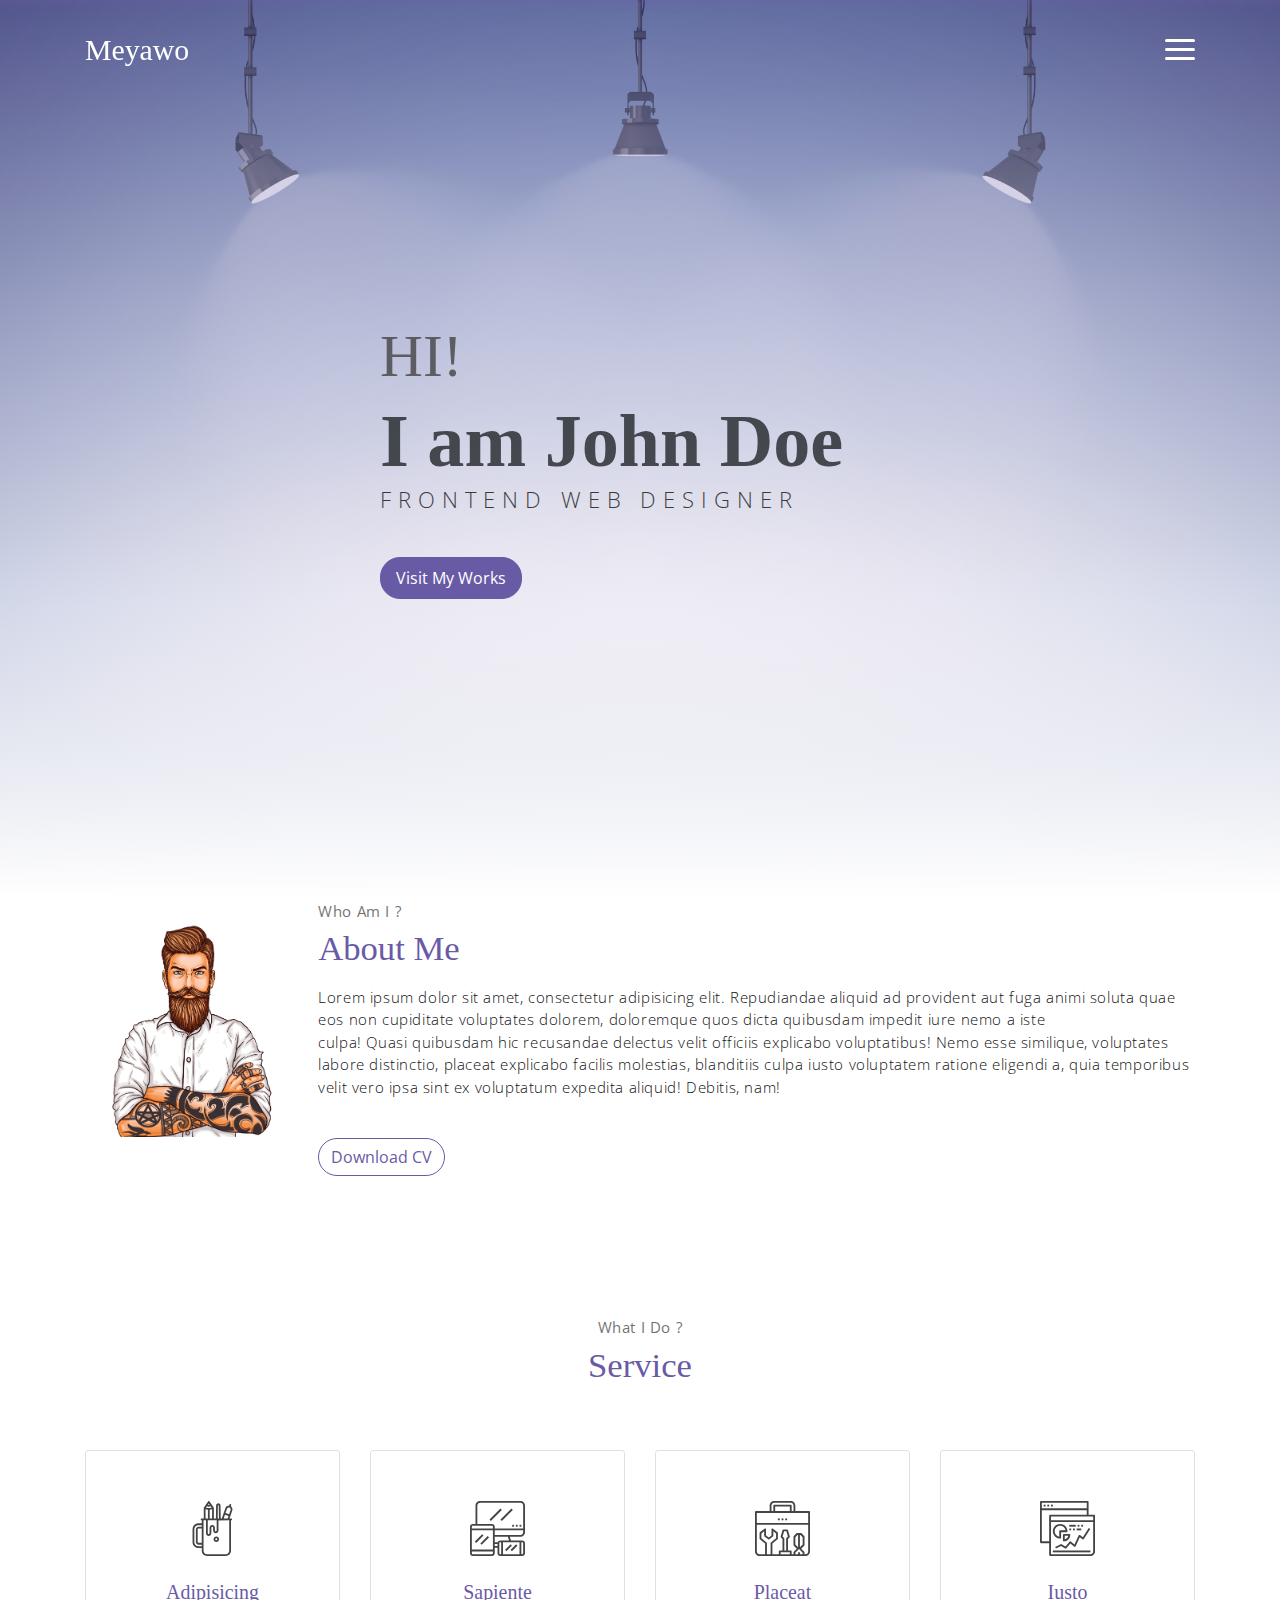
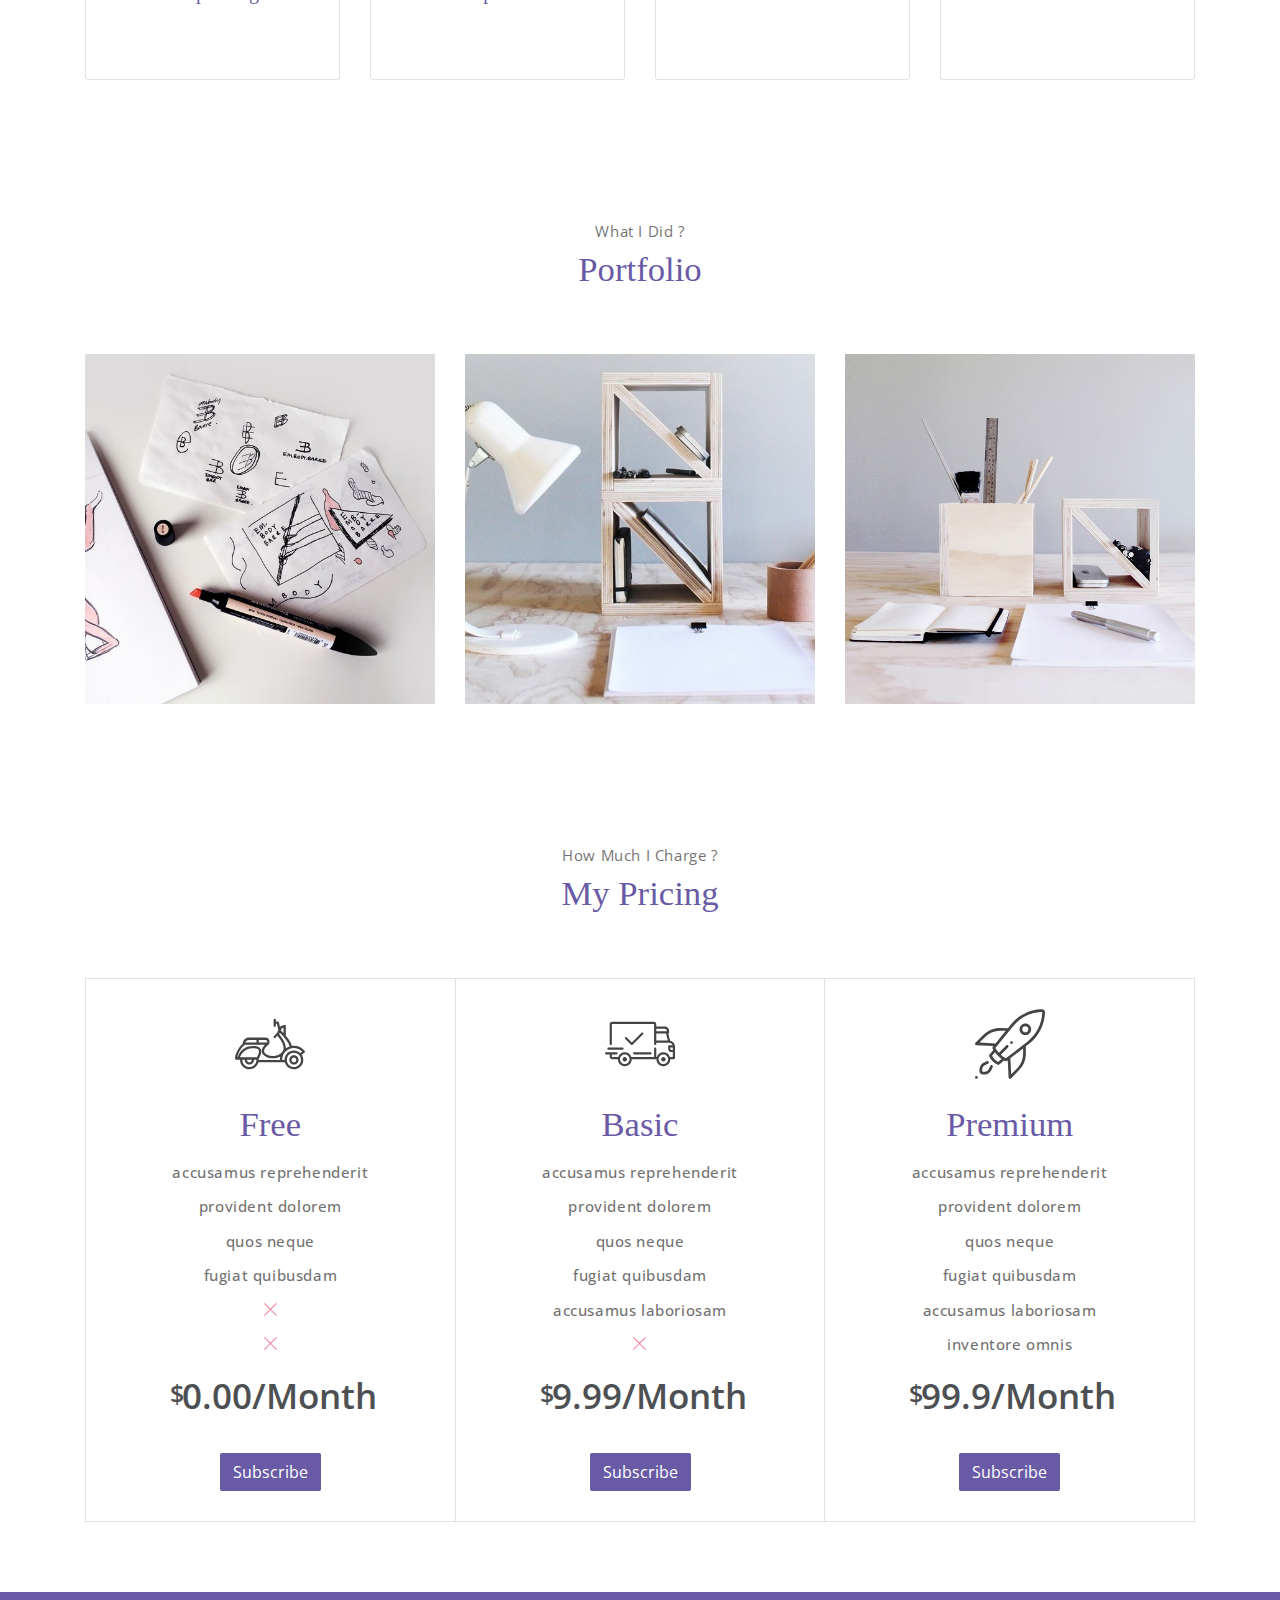
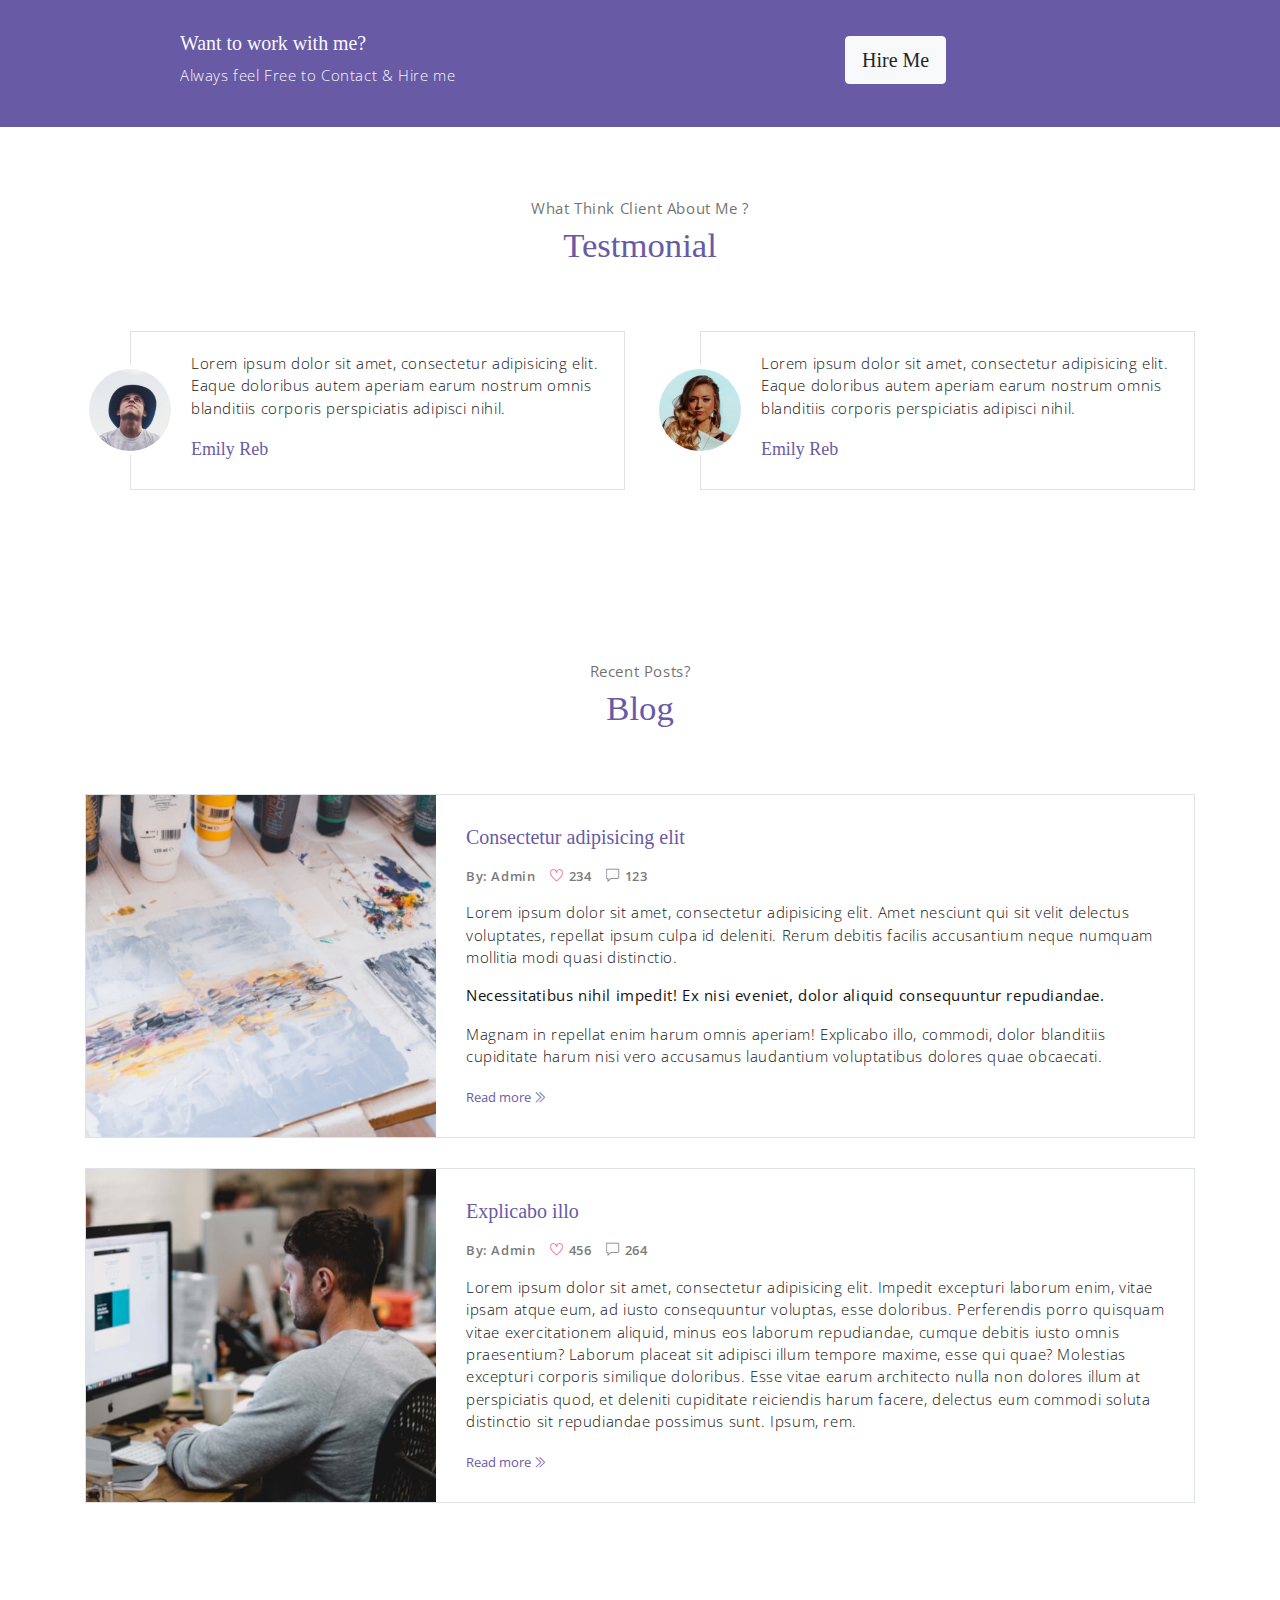
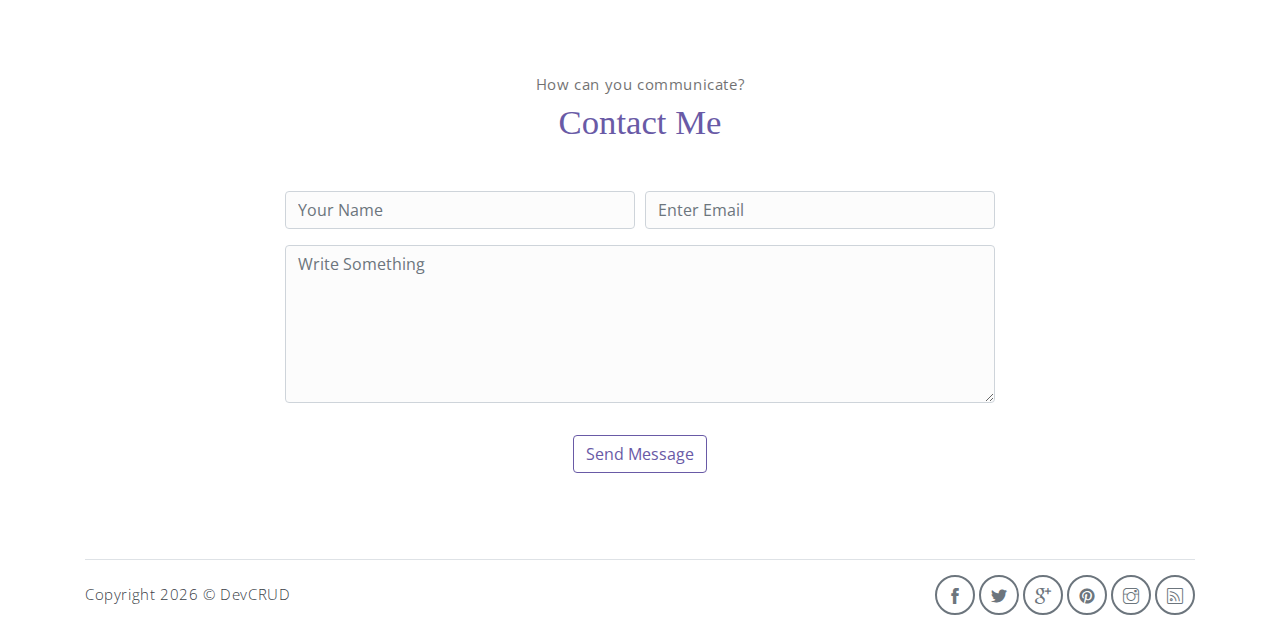
==== commit 6e184162: "Updating new Interface" ====
--- a/core/static/index.html
+++ b/core/static/index.html
@@ -1,569 +1,406 @@
-<!DOCTYPE html>
-<html>
-<head lang="en">
-    <meta charset="UTF-8">
-
-    <!--Page Title-->
-    <title>Namari - Free Landing Page Template</title>
-
-    <!--Meta Keywords and Description-->
-    <meta name="keywords" content="">
-    <meta name="description" content="">
-    <meta name="viewport" content="width=device-width, initial-scale=1.0, user-scalable=no"/>
-
-    <!--Favicon-->
-    <link rel="shortcut icon" href="images/favicon.ico" title="Favicon"/>
-
-    <!-- Main CSS Files -->
-    <link rel="stylesheet" href="css/style.css">
-
-    <!-- Namari Color CSS -->
-    <link rel="stylesheet" href="css/namari-color.css">
-
-    <!--Icon Fonts - Font Awesome Icons-->
-    <link rel="stylesheet" href="css/font-awesome.min.css">
-
-    <!-- Animate CSS-->
-    <link href="css/animate.css" rel="stylesheet" type="text/css">
-
-    <!--Google Webfonts-->
-    <link href='https://fonts.googleapis.com/css?family=Open+Sans:400,300,600,700,800' rel='stylesheet' type='text/css'>
-</head>
-<body>
-
-<!-- Preloader -->
-<div id="preloader">
-    <div id="status" class="la-ball-triangle-path">
-        <div></div>
-        <div></div>
-        <div></div>
-    </div>
-</div>
-<!--End of Preloader-->
-
-<div class="page-border" data-wow-duration="0.7s" data-wow-delay="0.2s">
-    <div class="top-border wow fadeInDown animated" style="visibility: visible; animation-name: fadeInDown;"></div>
-    <div class="right-border wow fadeInRight animated" style="visibility: visible; animation-name: fadeInRight;"></div>
-    <div class="bottom-border wow fadeInUp animated" style="visibility: visible; animation-name: fadeInUp;"></div>
-    <div class="left-border wow fadeInLeft animated" style="visibility: visible; animation-name: fadeInLeft;"></div>
-</div>
-
-<div id="wrapper">
-
-    <header id="banner" class="scrollto clearfix" data-enllax-ratio=".5">
-        <div id="header" class="nav-collapse">
-            <div class="row clearfix">
-                <div class="col-1">
-
-                    <!--Logo-->
-                    <div id="logo">
-
-                        <!--Logo that is shown on the banner-->
-                        <img src="images/logo.png" id="banner-logo" alt="Landing Page"/>
-                        <!--End of Banner Logo-->
-
-                        <!--The Logo that is shown on the sticky Navigation Bar-->
-                        <img src="images/logo-2.png" id="navigation-logo" alt="Landing Page"/>
-                        <!--End of Navigation Logo-->
-
-                    </div>
-                    <!--End of Logo-->
-
-                    <aside>
-
-                        <!--Social Icons in Header-->
-                        <ul class="social-icons">
-                            <li>
-                                <a target="_blank" title="Facebook" href="https://www.facebook.com/username">
-                                    <i class="fa fa-facebook fa-1x"></i><span>Facebook</span>
-                                </a>
-                            </li>
-                            <li>
-                                <a target="_blank" title="Google+" href="http://google.com/+username">
-                                    <i class="fa fa-google-plus fa-1x"></i><span>Google+</span>
-                                </a>
-                            </li>
-                            <li>
-                                <a target="_blank" title="Twitter" href="http://www.twitter.com/username">
-                                    <i class="fa fa-twitter fa-1x"></i><span>Twitter</span>
-                                </a>
-                            </li>
-                            <li>
-                                <a target="_blank" title="Instagram" href="http://www.instagram.com/username">
-                                    <i class="fa fa-instagram fa-1x"></i><span>Instagram</span>
-                                </a>
-                            </li>
-                            <li>
-                                <a target="_blank" title="behance" href="http://www.behance.net">
-                                    <i class="fa fa-behance fa-1x"></i><span>Behance</span>
-                                </a>
-                            </li>
-                        </ul>
-                        <!--End of Social Icons in Header-->
-
-                    </aside>
-
-                    <!--Main Navigation-->
-                    <nav id="nav-main">
-                        <ul>
-                            <li>
-                                <a href="#banner">Home</a>
-                            </li>
-                            <li>
-                                <a href="#about">About</a>
-                            </li>
-                            <li>
-                                <a href="#gallery">Gallery</a>
-                            </li>
-                            <li>
-                                <a href="#services">Services</a>
-                            </li>
-                            <li>
-                                <a href="#testimonials">Testimonials</a>
-                            </li>
-                            <li>
-                                <a href="#clients">Clients</a>
-                            </li>
-                            <li>
-                                <a href="#pricing">Pricing</a>
-                            </li>
-                        </ul>
-                    </nav>
-                    <!--End of Main Navigation-->
-
-                    <div id="nav-trigger"><span></span></div>
-                    <nav id="nav-mobile"></nav>
-
-                </div>
-            </div>
-        </div><!--End of Header-->
-
-        <!--Banner Content-->
-        <div id="banner-content" class="row clearfix">
-
-            <div class="col-38">
-
-                <div class="section-heading">
-                    <h1>A FREE AND SIMPLE LANDING PAGE</h1>
-                    <h2>Namari is a free landing page template you can use for your projects. It is free to use for your
-                        personal and commercial projects, enjoy!</h2>
-                </div>
-
-                <!--Call to Action-->
-                <a href="#" class="button">START CREATING TODAY</a>
-                <!--End Call to Action-->
-
-            </div>
-
-        </div><!--End of Row-->
-    </header>
-
-    <!--Main Content Area-->
-    <main id="content">
-
-        <!--Introduction-->
-        <section id="about" class="introduction scrollto">
-
-            <div class="row clearfix">
-
-                <div class="col-3">
-                    <div class="section-heading">
-                        <h3>SUCCESS</h3>
-                        <h2 class="section-title">How We Help You To Sell Your Product</h2>
-                        <p class="section-subtitle">Lorem ipsum dolor sit amet, consectetur adipiscing elit, sed do
-                            eiusmod tempor incididunt ut labore et dolore magna aliqua. Ut enim ad minim veniam!</p>
-                    </div>
-
-                </div>
-
-                <div class="col-2-3">
-
-                    <!--Icon Block-->
-                    <div class="col-2 icon-block icon-top wow fadeInUp" data-wow-delay="0.1s">
-                        <!--Icon-->
-                        <div class="icon">
-                            <i class="fa fa-html5 fa-2x"></i>
-                        </div>
-                        <!--Icon Block Description-->
-                        <div class="icon-block-description">
-                            <h4>HTML5 &amp; CSS3</h4>
-                            <p>Has ne tritani atomorum conclusionemque, in dolorum volumus cotidieque eum. At vis choro
-                                neglegentur iudico</p>
-                        </div>
-                    </div>
-                    <!--End of Icon Block-->
-
-                    <!--Icon Block-->
-                    <div class="col-2 icon-block icon-top wow fadeInUp" data-wow-delay="0.3s">
-                        <!--Icon-->
-                        <div class="icon">
-                            <i class="fa fa-bolt fa-2x"></i>
-                        </div>
-                        <!--Icon Block Description-->
-                        <div class="icon-block-description">
-                            <h4>Easy to Use</h4>
-                            <p>Cu vero ipsum vim, doctus facilisi sea in. Eam ex falli honestatis repudiandae, sit
-                                detracto mediocrem disputationi</p>
-                        </div>
-                    </div>
-                    <!--End of Icon Block-->
-
-                    <!--Icon Block-->
-                    <div class="col-2 icon-block icon-top wow fadeInUp" data-wow-delay="0.5s">
-                        <!--Icon-->
-                        <div class="icon">
-                            <i class="fa fa-tablet fa-2x"></i>
-                        </div>
-                        <!--Icon Block Description-->
-                        <div class="icon-block-description">
-                            <h4>Fully Responsive</h4>
-                            <p>Id porro tritani recusabo usu, eum intellegam consequuntur et. Fugit debet ea sit, an pro
-                                nemore vivendum</p>
-                        </div>
-                    </div>
-                    <!--End of Icon Block-->
-
-                    <!--Icon Block-->
-                    <div class="col-2 icon-block icon-top wow fadeInUp" data-wow-delay="0.5s">
-                        <!--Icon-->
-                        <div class="icon">
-                            <i class="fa fa-rocket fa-2x"></i>
-                        </div>
-                        <!--Icon Block Description-->
-                        <div class="icon-block-description">
-                            <h4>Parallax Effect</h4>
-                            <p>Id porro tritani recusabo usu, eum intellegam consequuntur et. Fugit debet ea sit, an pro
-                                nemore vivendum</p>
-                        </div>
-                    </div>
-                    <!--End of Icon Block-->
-
-                </div>
-
-            </div>
-
-
-        </section>
-        <!--End of Introduction-->
-
-
-        <!--Gallery-->
-        <aside id="gallery" class="row text-center scrollto clearfix" data-featherlight-gallery
-                 data-featherlight-filter="a">
-
-                <a href="images/gallery-images/gallery-image-1.jpg" data-featherlight="image" class="col-3 wow fadeIn"
-                   data-wow-delay="0.1s"><img src="images/gallery-images/gallery-image-1.jpg" alt="Landing Page"/></a>
-                <a href="images/gallery-images/gallery-image-2.jpg" data-featherlight="image" class="col-3 wow fadeIn"
-                   data-wow-delay="0.3s"><img src="images/gallery-images/gallery-image-2.jpg" alt="Landing Page"/></a>
-                <a href="images/gallery-images/gallery-image-3.jpg" data-featherlight="image" class="col-3 wow fadeIn"
-                   data-wow-delay="0.5s"><img src="images/gallery-images/gallery-image-3.jpg" alt="Landing Page"/></a>
-                <a href="images/gallery-images/gallery-image-4.jpg" data-featherlight="image" class="col-3 wow fadeIn"
-                   data-wow-delay="1.1s"><img src="images/gallery-images/gallery-image-4.jpg" alt="Landing Page"/></a>
-                <a href="images/gallery-images/gallery-image-5.jpg" data-featherlight="image" class="col-3 wow fadeIn"
-                   data-wow-delay="0.9s"><img src="images/gallery-images/gallery-image-5.jpg" alt="Landing Page"/></a>
-                <a href="images/gallery-images/gallery-image-6.jpg" data-featherlight="image" class="col-3 wow fadeIn"
-                   data-wow-delay="0.7s"><img src="images/gallery-images/gallery-image-6.jpg" alt="Landing Page"/></a>
-
-        </aside>
-        <!--End of Gallery-->
-
-
-        <!--Content Section-->
-        <div id="services" class="scrollto clearfix">
-
-            <div class="row no-padding-bottom clearfix">
-
-
-                <!--Content Left Side-->
-                <div class="col-3">
-                    <!--User Testimonial-->
-                    <blockquote class="testimonial text-right bigtest">
-                        <q>Lorem ipsum dolor sit amet, consectetur adipiscing elit, sed do eiusmod tempor incididunt ut
-                            labore
-                            et dolore magna aliqua</q>
-                        <footer>— John Doe, Happy Customer</footer>
-                    </blockquote>
-                    <!-- End of Testimonial-->
-
-                </div>
-                <!--End Content Left Side-->
-
-                <!--Content of the Right Side-->
-                <div class="col-3">
-                    <div class="section-heading">
-                        <h3>BELIEVING</h3>
-                        <h2 class="section-title">Focusing On What Matters Most</h2>
-                        <p class="section-subtitle">Lorem ipsum dolor sit amet, consectetur adipiscing elit, sed do
-                            eiusmod tempor incididunt ut labore et dolore magna aliqua. Ut enim ad minim veniam!</p>
-                    </div>
-                    <p>Sed ut perspiciatis unde omnis iste natus error sit voluptatem accusantium doloremque laudantium,
-                        totam rem aperiam, eaque ipsa quae ab illo inventore veritatis et quasi architecto beatae vitae
-                        dicta sunt explicabo.
-                    </p>
-                    <p>
-                        Nemo enim ipsam voluptatem quia voluptas sit aspernatur aut odit aut fugit, sed quia
-                        consequuntur magni dolores eos qui ratione voluptatem sequi nesciunt.
-                        Neque porro quisquam est, qui dolorem ipsum quia dolor sit amet!
-                    </p>
-                    <!-- Just replace the Video ID "UYJ5IjBRlW8" with the ID of your video on YouTube (Found within the URL) -->
-                    <a href="#" data-videoid="UYJ5IjBRlW8" data-videosite="youtube" class="button video link-lightbox">
-                        WATCH VIDEO <i class="fa fa-play" aria-hidden="true"></i>
-                    </a>
-                </div>
-                <!--End Content Right Side-->
-
-                <div class="col-3">
-                    <img src="images/dancer.jpg" alt="Dancer"/>
-                </div>
-
-            </div>
-
-
-        </div>
-        <!--End of Content Section-->
-
-        <!--Testimonials-->
-        <aside id="testimonials" class="scrollto text-center" data-enllax-ratio=".2">
-
-            <div class="row clearfix">
-
-                <div class="section-heading">
-                    <h3>FEEDBACK</h3>
-                    <h2 class="section-title">What our customers are saying</h2>
-                </div>
-
-                <!--User Testimonial-->
-                <blockquote class="col-3 testimonial classic">
-                    <img src="images/user-images/user-1.jpg" alt="User"/>
-                    <q>Lorem ipsum dolor sit amet, consectetur adipiscing elit, sed do eiusmod tempor incididunt ut
-                        labore
-                        et dolore magna aliqua</q>
-                    <footer>John Doe - Happy Customer</footer>
-                </blockquote>
-                <!-- End of Testimonial-->
-
-                <!--User Testimonial-->
-                <blockquote class="col-3 testimonial classic">
-                    <img src="images/user-images/user-2.jpg" alt="User"/>
-                    <q>Lorem ipsum dolor sit amet, consectetur adipiscing elit, sed do eiusmod tempor incididunt ut
-                        labore
-                        et dolore magna aliqua</q>
-                    <footer>Roslyn Doe - Happy Customer</footer>
-                </blockquote>
-                <!-- End of Testimonial-->
-
-                <!--User Testimonial-->
-                <blockquote class="col-3 testimonial classic">
-                    <img src="images/user-images/user-3.jpg" alt="User"/>
-                    <q>Lorem ipsum dolor sit amet, consectetur adipiscing elit, sed do eiusmod tempor incididunt ut
-                        labore
-                        et dolore magna aliqua</q>
-                    <footer>Thomas Doe - Happy Customer</footer>
-                </blockquote>
-                <!-- End of Testimonial-->
-
-            </div>
-
-        </aside>
-        <!--End of Testimonials-->
-
-        <!--Clients-->
-        <section id="clients" class="scrollto clearfix">
-            <div class="row clearfix">
-
-                <div class="col-3">
-
-                    <div class="section-heading">
-                        <h3>TRUST</h3>
-                        <h2 class="section-title">Companies who use our services</h2>
-                        <p class="section-subtitle">Lorem ipsum dolor sit amet, consectetur adipiscing elit, sed do
-                            eiusmod
-                            tempor incididunt ut labore et dolore magna aliqua. Ut enim ad minim veniam!</p>
-                    </div>
-
-                </div>
-
-                <div class="col-2-3">
-
-                    <a href="#" class="col-3">
-                        <img src="images/company-images/company-logo1.png" alt="Company"/>
-                        <div class="client-overlay"><span>Tree</span></div>
-                    </a>
-                    <a href="#" class="col-3">
-                        <img src="images/company-images/company-logo2.png" alt="Company"/>
-                        <div class="client-overlay"><span>Fingerprint</span></div>
-                    </a>
-                    <a href="#" class="col-3">
-                        <img src="images/company-images/company-logo3.png" alt="Company"/>
-                        <div class="client-overlay"><span>The Man</span></div>
-                    </a>
-                    <a href="#" class="col-3">
-                        <img src="images/company-images/company-logo4.png" alt="Company"/>
-                        <div class="client-overlay"><span>Mustache</span></div>
-                    </a>
-                    <a href="#" class="col-3">
-                        <img src="images/company-images/company-logo5.png" alt="Company"/>
-                        <div class="client-overlay"><span>Goat</span></div>
-                    </a>
-                    <a href="#" class="col-3">
-                        <img src="images/company-images/company-logo6.png" alt="Company"/>
-                        <div class="client-overlay"><span>Justice</span></div>
-                    </a>
-                    <a href="#" class="col-3">
-                        <img src="images/company-images/company-logo7.png" alt="Company"/>
-                        <div class="client-overlay"><span>Ball</span></div>
-                    </a>
-                    <a href="#" class="col-3">
-                        <img src="images/company-images/company-logo8.png" alt="Company"/>
-                        <div class="client-overlay"><span>Cold</span></div>
-                    </a>
-
-                    <a href="#" class="col-3">
-                        <img src="images/company-images/company-logo9.png" alt="Company"/>
-                        <div class="client-overlay"><span>Cold</span></div>
-                    </a>
-
-                </div>
-
-            </div>
-        </section>
-        <!--End of Clients-->
-
-        <!--Pricing Tables-->
-        <section id="pricing" class="secondary-color text-center scrollto clearfix ">
-            <div class="row clearfix">
-
-                <div class="section-heading">
-                    <h3>YOUR CHOICE</h3>
-                    <h2 class="section-title">We have the right package for you</h2>
-                </div>
-
-                <!--Pricing Block-->
-                <div class="pricing-block col-3 wow fadeInUp" data-wow-delay="0.4s">
-                    <div class="pricing-block-content">
-                        <h3>Personal</h3>
-                        <p class="pricing-sub">The standard version</p>
-                        <div class="pricing">
-                            <div class="price"><span>$</span>19</div>
-                            <p>Lorem ipsum dolor sit amet, consectetur adipiscing elit</p>
-                        </div>
-                        <ul>
-                            <li>5 Downloads</li>
-                            <li>2 Extensions</li>
-                            <li>Tutorials</li>
-                            <li>Forum Support</li>
-                            <li>1 year free updates</li>
-                        </ul>
-                        <a href="#" class="button">BUY TODAY</a>
-                    </div>
-                </div>
-                <!--End Pricing Block-->
-
-                <!--Pricing Block-->
-                <div class="pricing-block featured col-3 wow fadeInUp" data-wow-delay="0.6s">
-                    <div class="pricing-block-content">
-                        <h3>Student</h3>
-                        <p class="pricing-sub">Most popular choice</p>
-                        <div class="pricing">
-                            <div class="price"><span>$</span>29</div>
-                            <p>Lorem ipsum dolor sit amet, consectetur adipiscing elit</p>
-                        </div>
-                        <ul>
-                            <li>15 Downloads</li>
-                            <li>5 Extensions</li>
-                            <li>Tutorials with Files</li>
-                            <li>Forum Support</li>
-                            <li>2 years free updates</li>
-                        </ul>
-                        <a href="#" class="button">BUY TODAY</a>
-                    </div>
-                </div>
-                <!--End Pricing Block-->
-
-                <!--Pricing Block-->
-                <div class="pricing-block col-3 wow fadeInUp" data-wow-delay="0.8s">
-                    <div class="pricing-block-content">
-                        <h3>Business</h3>
-                        <p class="pricing-sub">For the whole team</p>
-                        <div class="pricing">
-                            <div class="price"><span>$</span>49</div>
-                            <p>Lorem ipsum dolor sit amet, consectetur adipiscing elit</p>
-                        </div>
-                        <ul>
-                            <li>Unlimited Downloads</li>
-                            <li>Unlimited Extensions</li>
-                            <li>HD Video Tutorials</li>
-                            <li>Chat Support</li>
-                            <li>Lifetime free updates</li>
-                        </ul>
-                        <a href="#" class="button">BUY TODAY</a>
-                    </div>
-                </div>
-                <!--End Pricing Block-->
-
-            </div>
-        </section>
-        <!--End of Pricing Tables-->
-
-    </main>
-    <!--End Main Content Area-->
-
-
-    <!--Footer-->
-    <footer id="landing-footer" class="clearfix">
-        <div class="row clearfix">
-
-            <p id="copyright" class="col-2">Made with love by <a href="https://www.shapingrain.com">ShapingRain</a></p>
-
-            <!--Social Icons in Footer-->
-            <ul class="col-2 social-icons">
-                <li>
-                    <a target="_blank" title="Facebook" href="https://www.facebook.com/username">
-                        <i class="fa fa-facebook fa-1x"></i><span>Facebook</span>
-                    </a>
-                </li>
-                <li>
-                    <a target="_blank" title="Google+" href="http://google.com/+username">
-                        <i class="fa fa-google-plus fa-1x"></i><span>Google+</span>
-                    </a>
-                </li>
-                <li>
-                    <a target="_blank" title="Twitter" href="http://www.twitter.com/username">
-                        <i class="fa fa-twitter fa-1x"></i><span>Twitter</span>
-                    </a>
-                </li>
-                <li>
-                    <a target="_blank" title="Instagram" href="http://www.instagram.com/username">
-                        <i class="fa fa-instagram fa-1x"></i><span>Instagram</span>
-                    </a>
-                </li>
-                <li>
-                    <a target="_blank" title="behance" href="http://www.behance.net">
-                        <i class="fa fa-behance fa-1x"></i><span>Behance</span>
-                    </a>
-                </li>
-            </ul>
-            <!--End of Social Icons in Footer-->
-        </div>
-    </footer>
-    <!--End of Footer-->
-
-</div>
-
-<!-- Include JavaScript resources -->
-<script src="js/jquery.1.8.3.min.js"></script>
-<script src="js/wow.min.js"></script>
-<script src="js/featherlight.min.js"></script>
-<script src="js/featherlight.gallery.min.js"></script>
-<script src="js/jquery.enllax.min.js"></script>
-<script src="js/jquery.scrollUp.min.js"></script>
-<script src="js/jquery.easing.min.js"></script>
-<script src="js/jquery.stickyNavbar.min.js"></script>
-<script src="js/jquery.waypoints.min.js"></script>
-<script src="js/images-loaded.min.js"></script>
-<script src="js/lightbox.min.js"></script>
-<script src="js/site.js"></script>
-
-
-</body>
-</html>+<!DOCTYPE html>
+<html lang="en">
+<head>
+	<meta charset="utf-8">
+    <meta name="viewport" content="width=device-width, initial-scale=1, shrink-to-fit=no">
+    <meta name="description" content="Start your development with Meyawo landing page.">
+    <meta name="author" content="Devcrud">
+    <title>Meyawo Landing page | Free Bootstrap 4.3.x landing page</title>
+    <!-- font icons -->
+    <link rel="stylesheet" href="assets/vendors/themify-icons/css/themify-icons.css">
+    <!-- Bootstrap + Meyawo main styles -->
+	<link rel="stylesheet" href="assets/css/meyawo.css">
+</head>
+<body data-spy="scroll" data-target=".navbar" data-offset="40" id="home">
+
+    <!-- Page Navbar -->
+    <nav class="custom-navbar" data-spy="affix" data-offset-top="20">
+        <div class="container">
+            <a class="logo" href="#">Meyawo</a>         
+            <ul class="nav">
+                <li class="item">
+                    <a class="link" href="#home">Home</a>
+                </li>
+                <li class="item">
+                    <a class="link" href="#about">About</a>
+                </li>
+                <li class="item">
+                    <a class="link" href="#portfolio">Portfolio</a>
+                </li>
+                <li class="item">
+                    <a class="link" href="#testmonial">Testmonial</a>
+                </li>
+                <li class="item">
+                    <a class="link" href="#blog">Blog</a>
+                </li>
+                <li class="item">
+                    <a class="link" href="#contact">Contact</a>
+                </li>
+                <li class="item ml-md-3">
+                    <a href="components.html" class="btn btn-primary">Components</a>
+                </li>
+            </ul>
+            <a href="javascript:void(0)" id="nav-toggle" class="hamburger hamburger--elastic">
+                <div class="hamburger-box">
+                  <div class="hamburger-inner"></div>
+                </div>
+            </a>
+        </div>          
+    </nav><!-- End of Page Navbar -->
+
+    <!-- page header -->
+    <header id="home" class="header">
+        <div class="overlay"></div>
+        <div class="header-content container">
+            <h1 class="header-title">
+                <span class="up">HI!</span>
+                <span class="down">I am John Doe</span>
+            </h1>
+            <p class="header-subtitle">FRONTEND WEB DESIGNER</p>            
+
+            <button class="btn btn-primary">Visit My Works</button>
+        </div>              
+    </header><!-- end of page header -->
+
+    <!-- about section -->
+    <section class="section pt-0" id="about">
+        <!-- container -->
+        <div class="container text-center">
+            <!-- about wrapper -->
+            <div class="about">
+                <div class="about-img-holder">
+                    <img src="assets/imgs/man.png" class="about-img" alt="Download free bootstrap 4 landing page, free boootstrap 4 templates, Download free bootstrap 4.1 landing page, free boootstrap 4.1.1 templates, meyawo Landing page">
+                </div>
+                <div class="about-caption">
+                    <p class="section-subtitle">Who Am I ?</p>
+                    <h2 class="section-title mb-3">About Me</h2>
+                    <p>
+                        Lorem ipsum dolor sit amet, consectetur adipisicing elit. Repudiandae aliquid ad provident aut fuga animi soluta quae eos non cupiditate voluptates dolorem, doloremque quos dicta quibusdam impedit iure nemo a iste 
+                        <br>culpa! Quasi quibusdam hic recusandae delectus velit officiis explicabo voluptatibus! Nemo esse similique, voluptates labore distinctio, placeat explicabo facilis molestias, blanditiis culpa iusto voluptatem ratione eligendi a, quia temporibus velit vero ipsa sint ex voluptatum expedita aliquid! Debitis, nam!              
+                    </p>
+                    <button class="btn-rounded btn btn-outline-primary mt-4">Download CV</button>
+                </div>              
+            </div><!-- end of about wrapper -->
+        </div><!-- end of container -->
+    </section> <!-- end of about section -->
+
+    <!-- service section -->
+    <section class="section" id="service">
+        <div class="container text-center">
+            <p class="section-subtitle">What I Do ?</p>
+            <h6 class="section-title mb-6">Service</h6>
+            <!-- row -->
+            <div class="row">
+                <div class="col-md-6 col-lg-3">
+                    <div class="service-card">
+                        <div class="body">
+                            <img src="assets/imgs/pencil-case.svg" alt="Download free bootstrap 4 landing page, free boootstrap 4 templates, Download free bootstrap 4.1 landing page, free boootstrap 4.1.1 templates, meyawo Landing page" class="icon">
+                            <h6 class="title">Adipisicing</h6>
+                            <p class="subtitle">Labore velit culpa adipisci excepturi consequuntur itaque in nam molestias dolorem iste quod.</p>
+                        </div>
+                    </div>
+                </div>
+                <div class="col-md-6 col-lg-3">
+                    <div class="service-card">
+                        <div class="body">
+                            <img src="assets/imgs/responsive.svg" alt="Download free bootstrap 4 landing page, free boootstrap 4 templates, Download free bootstrap 4.1 landing page, free boootstrap 4.1.1 templates, meyawo Landing page" class="icon">
+                            <h6 class="title">Sapiente</h6>
+                            <p class="subtitle">Labore velit culpa adipisci excepturi consequuntur itaque in nam molestias dolorem iste quod.</p>
+                        </div>
+                    </div>
+                </div>
+                <div class="col-md-6 col-lg-3">
+                    <div class="service-card">
+                        <div class="body">
+                            <img src="assets/imgs/toolbox.svg" alt="Download free bootstrap 4 landing page, free boootstrap 4 templates, Download free bootstrap 4.1 landing page, free boootstrap 4.1.1 templates, meyawo Landing page" class="icon">
+                            <h6 class="title">Placeat</h6>
+                            <p class="subtitle">Labore velit culpa adipisci excepturi consequuntur itaque in nam molestias dolorem iste quod.</p>
+                        </div>
+                    </div>
+                </div>
+                <div class="col-md-6 col-lg-3">
+                    <div class="service-card">
+                        <div class="body">
+                            <img src="assets/imgs/analytics.svg" alt="Download free bootstrap 4 landing page, free boootstrap 4 templates, Download free bootstrap 4.1 landing page, free boootstrap 4.1.1 templates, meyawo Landing page" class="icon">
+                            <h6 class="title">Iusto</h6>
+                            <p class="subtitle">Labore velit culpa adipisci excepturi consequuntur itaque in nam molestias dolorem iste quod.</p>
+                        </div>
+                    </div>
+                </div>
+            </div><!-- end of row -->
+        </div>
+    </section><!-- end of service section -->
+
+    <!-- portfolio section -->
+    <section class="section" id="portfolio">
+        <div class="container text-center">
+            <p class="section-subtitle">What I Did ?</p>
+            <h6 class="section-title mb-6">Portfolio</h6>
+            <!-- row -->
+            <div class="row">
+                <div class="col-md-4">
+                    <a href="#" class="portfolio-card">
+                        <img src="assets/imgs/folio-1.jpg" class="portfolio-card-img" alt="Download free bootstrap 4 landing page, free boootstrap 4 templates, Download free bootstrap 4.1 landing page, free boootstrap 4.1.1 templates, meyawo Landing page">    
+                        <span class="portfolio-card-overlay">
+                            <span class="portfolio-card-caption">
+                                <h4>Web Designing</h5>
+                                <p class="font-weight-normal">Category: Web Templates</p>
+                            </span>                         
+                        </span>                     
+                    </a>
+                </div>
+                <div class="col-md-4">
+                    <a href="#" class="portfolio-card">
+                        <img class="portfolio-card-img" src="assets/imgs/folio-2.jpg" class="img-responsive rounded" alt="Download free bootstrap 4 landing page, free boootstrap 4 templates, Download free bootstrap 4.1 landing page, free boootstrap 4.1.1 templates, meyawo Landing page">
+                        <span class="portfolio-card-overlay">
+                            <span class="portfolio-card-caption">
+                                <h4>Web Designing</h5>
+                                <p class="font-weight-normal">Category: Web Templates</p>
+                            </span>                         
+                        </span>                         
+                    </a>
+                </div>
+                <div class="col-md-4">
+                    <a href="#" class="portfolio-card">
+                        <img class="portfolio-card-img" src="assets/imgs/folio-3.jpg" class="img-responsive rounded" alt="Download free bootstrap 4 landing page, free boootstrap 4 templates, Download free bootstrap 4.1 landing page, free boootstrap 4.1.1 templates, meyawo Landing page">    
+                        <span class="portfolio-card-overlay">
+                            <span class="portfolio-card-caption">
+                                <h4>Web Designing</h5>
+                                <p class="font-weight-normal">Category: Web Templates</p>
+                            </span>                         
+                        </span>                     
+                    </a>
+                </div>
+            </div><!-- end of row -->
+        </div><!-- end of container -->
+    </section> <!-- end of portfolio section -->
+
+    <!-- pricing section -->
+    <section class="section" id="pricing">
+        <div class="container text-center">
+            <p class="section-subtitle">How Much I Charge ?</p>
+            <h6 class="section-title mb-6">My Pricing</h6>
+            <!-- row -->
+            <div class="pricing-wrapper">
+                <div class="pricing-card">
+                    <div class="pricing-card-header">
+                        <img class="pricing-card-icon" src="assets/imgs/scooter.svg" alt="Download free bootstrap 4 landing page, free boootstrap 4 templates, Download free bootstrap 4.1 landing page, free boootstrap 4.1.1 templates, meyawo Landing page">
+                    </div>
+                    <div class="pricing-card-body">
+                        <h6 class="pricing-card-title">Free</h6>
+                        <div class="pricing-card-list">
+                            <p>accusamus reprehenderit</p>
+                            <p>provident dolorem </p>
+                            <p>quos neque</p>
+                            <p>fugiat quibusdam</p>
+                            <p><i class="ti-close"></i></p>
+                            <p><i class="ti-close"></i></p>
+                        </div>
+                    </div>
+                    <div class="pricing-card-footer">
+                        <span>$</span>
+                        <span>0.00/Month</span>
+                    </div>
+                    <a href="#" class="btn btn-primary mt-3 pricing-card-btn">Subscribe</a>
+                </div>
+                <div class="pricing-card">
+                    <div class="pricing-card-header">
+                        <img class="pricing-card-icon" src="assets/imgs/shipped.svg" alt="Download free bootstrap 4 landing page, free boootstrap 4 templates, Download free bootstrap 4.1 landing page, free boootstrap 4.1.1 templates, meyawo Landing page">
+                    </div>
+                    <div class="pricing-card-body">
+                        <h6 class="pricing-card-title">Basic</h6>
+                        <div class="pricing-card-list">
+                            <p>accusamus reprehenderit</p>
+                            <p>provident dolorem </p>
+                            <p>quos neque</p>
+                            <p>fugiat quibusdam</p>
+                            <p>accusamus laboriosam</p>
+                            <p><i class="ti-close"></i></p>
+                        </div>
+                    </div>
+                    <div class="pricing-card-footer">
+                        <span>$</span>
+                        <span>9.99/Month</span>
+                    </div>
+                    <a href="#" class="btn btn-primary mt-3 pricing-card-btn">Subscribe</a>
+                </div>
+                <div class="pricing-card">
+                    <div class="pricing-card-header">
+                        <img class="pricing-card-icon" src="assets/imgs/startup.svg" alt="Download free bootstrap 4 landing page, free boootstrap 4 templates, Download free bootstrap 4.1 landing page, free boootstrap 4.1.1 templates, meyawo Landing page">
+                    </div>
+                    <div class="pricing-card-body">
+                        <h6 class="pricing-card-title">Premium</h6>
+                        <div class="pricing-card-list">
+                            <p>accusamus reprehenderit</p>
+                            <p>provident dolorem </p>
+                            <p>quos neque</p>
+                            <p>fugiat quibusdam</p>
+                            <p>accusamus laboriosam</p>
+                            <p>inventore omnis</p>
+                        </div>
+                    </div>
+                    <div class="pricing-card-footer">
+                        <span>$</span>
+                        <span>99.9/Month</span>
+                    </div>
+                    <a href="#" class="btn btn-primary mt-3 pricing-card-btn">Subscribe</a>
+                </div>
+
+            </div><!-- end of pricing wrapper -->
+        </div> <!-- end of container -->
+    </section><!-- end of pricing section -->
+
+    <!-- section -->
+    <section class="section-sm bg-primary">
+        <!-- container -->
+        <div class="container text-center text-sm-left">
+            <!-- row -->
+            <div class="row align-items-center">
+                <div class="col-sm offset-md-1 mb-4 mb-md-0">
+                    <h6 class="title text-light">Want to work with me?</h6>
+                    <p class="m-0 text-light">Always feel Free to Contact & Hire me</p>
+                </div>
+                <div class="col-sm offset-sm-2 offset-md-3">
+                    <button class="btn btn-lg my-font btn-light rounded">Hire Me</button>
+                </div>
+            </div> <!-- end of row -->
+        </div> <!-- end of container -->
+    </section> <!-- end of section -->
+
+    <!-- testimonial section -->
+    <section class="section" id="testmonial">
+        <div class="container text-center">
+            <p class="section-subtitle">What Think Client About Me ?</p>
+            <h6 class="section-title mb-6">Testmonial</h6>
+
+            <!-- row -->
+            <div class="row">
+                <div class="col-md-6">
+                    <div class="testimonial-card">
+                        <div class="testimonial-card-img-holder">
+                            <img src="assets/imgs/avatar2.jpg" class="testimonial-card-img" alt="Download free bootstrap 4 landing page, free boootstrap 4 templates, Download free bootstrap 4.1 landing page, free boootstrap 4.1.1 templates, meyawo Landing page">                           
+                        </div>
+                        <div class="testimonial-card-body">
+                            <p class="testimonial-card-subtitle">Lorem ipsum dolor sit amet, consectetur adipisicing elit. Eaque doloribus autem aperiam earum nostrum omnis blanditiis corporis perspiciatis adipisci nihil.</p>
+                            <h6 class="testimonial-card-title">Emily Reb</h6>
+                        </div>
+                    </div>
+                </div>
+                <div class="col-md-6">
+                    <div class="testimonial-card">
+                        <div class="testimonial-card-img-holder">
+                            <img src="assets/imgs/avatar3.jpg" class="testimonial-card-img" alt="Download free bootstrap 4 landing page, free boootstrap 4 templates, Download free bootstrap 4.1 landing page, free boootstrap 4.1.1 templates, meyawo Landing page">                        
+                        </div>
+                        <div class="testimonial-card-body">
+                            <p class="testimonial-card-subtitle">Lorem ipsum dolor sit amet, consectetur adipisicing elit. Eaque doloribus autem aperiam earum nostrum omnis blanditiis corporis perspiciatis adipisci nihil.</p>
+                            <h6 class="testimonial-card-title">Emily Reb</h6>
+                        </div>
+                    </div>
+                </div>
+            </div>
+        </div> <!-- end of container -->
+    </section> <!-- end of testimonial section -->
+    
+    <!-- blog section -->
+    <section class="section" id="blog">
+        <!-- container -->
+        <div class="container text-center">
+            <p class="section-subtitle">Recent Posts?</p>
+            <h6 class="section-title mb-6">Blog</h6>
+            <!-- blog-wrapper -->
+            <div class="blog-card">
+                <div class="blog-card-header">
+                    <img src="assets/imgs/img-1.jpg" class="blog-card-img" alt="Download free bootstrap 4 landing page, free boootstrap 4 templates, Download free bootstrap 4.1 landing page, free boootstrap 4.1.1 templates, meyawo Landing page">
+                </div>
+                <div class="blog-card-body">
+                    <h5 class="blog-card-title">Consectetur adipisicing elit</h6>
+
+                    <p class="blog-card-caption">
+                        <a href="#">By: Admin</a>
+                        <a href="#"><i class="ti-heart text-danger"></i> 234</a>
+                        <a href="#"><i class="ti-comment"></i> 123</a>
+                    </p>
+                    <p>Lorem ipsum dolor sit amet, consectetur adipisicing elit. Amet nesciunt qui sit velit delectus voluptates, repellat ipsum culpa id deleniti. Rerum debitis facilis accusantium neque numquam mollitia modi quasi distinctio.</p>
+
+                    <p><b>Necessitatibus nihil impedit! Ex nisi eveniet, dolor aliquid consequuntur repudiandae.</b></p>
+                    <p>Magnam in repellat enim harum omnis aperiam! Explicabo illo, commodi, dolor blanditiis cupiditate harum nisi vero accusamus laudantium voluptatibus dolores quae obcaecati.</p>
+
+                    <a href="#" class="blog-card-link">Read more <i class="ti-angle-double-right"></i></a>
+                </div>
+            </div><!-- end of blog wrapper -->
+
+            <!-- blog-wrapper -->
+            <div class="blog-card">
+                <div class="blog-card-header">
+                    <img src="assets/imgs/img-2.jpg" class="blog-card-img" alt="Download free bootstrap 4 landing page, free boootstrap 4 templates, Download free bootstrap 4.1 landing page, free boootstrap 4.1.1 templates, meyawo Landing page">
+                </div>
+                <div class="blog-card-body">
+                    <h5 class="blog-card-title">Explicabo illo</h6>
+
+                    <p class="blog-card-caption">
+                        <a href="#">By: Admin</a>
+                        <a href="#"><i class="ti-heart text-danger"></i> 456</a>
+                        <a href="#"><i class="ti-comment"></i> 264</a>
+                    </p>
+                    
+                    <p>Lorem ipsum dolor sit amet, consectetur adipisicing elit. Impedit excepturi laborum enim, vitae ipsam atque eum, ad iusto consequuntur voluptas, esse doloribus. Perferendis porro quisquam vitae exercitationem aliquid, minus eos laborum repudiandae, cumque debitis iusto omnis praesentium? Laborum placeat sit adipisci illum tempore maxime, esse qui quae? Molestias excepturi corporis similique doloribus. Esse vitae earum architecto nulla non dolores illum at perspiciatis quod, et deleniti cupiditate reiciendis harum facere, delectus eum commodi soluta distinctio sit repudiandae possimus sunt. Ipsum, rem.</p>
+
+                    <a href="#" class="blog-card-link">Read more <i class="ti-angle-double-right"></i></a>
+                </div>
+            </div><!-- end of blog wrapper -->
+
+        </div><!-- end of container -->
+    </section><!-- end of blog section -->
+
+    <!-- contact section -->
+    <section class="section" id="contact">
+        <div class="container text-center">
+            <p class="section-subtitle">How can you communicate?</p>
+            <h6 class="section-title mb-5">Contact Me</h6>
+            <!-- contact form -->
+            <form action="" class="contact-form col-md-10 col-lg-8 m-auto">
+                <div class="form-row">
+                    <div class="form-group col-sm-6">
+                        <input type="text" size="50" class="form-control" placeholder="Your Name" required>                 
+                    </div>
+                    <div class="form-group col-sm-6">
+                        <input type="email" class="form-control" placeholder="Enter Email"requried>                 
+                    </div>
+                    <div class="form-group col-sm-12">
+                        <textarea name="comment" id="comment" rows="6"   class="form-control" placeholder="Write Something"></textarea>
+                    </div>
+                    <div class="form-group col-sm-12 mt-3">
+                        <input type="submit" value="Send Message" class="btn btn-outline-primary rounded">                  
+                    </div>
+                </div>  
+            </form><!-- end of contact form -->
+        </div><!-- end of container -->
+    </section><!-- end of contact section -->
+
+    <!-- footer -->
+    <div class="container">
+        <footer class="footer">       
+            <p class="mb-0">Copyright <script>document.write(new Date().getFullYear())</script> &copy; <a href="http://www.devcrud.com">DevCRUD</a></p>
+            <div class="social-links text-right m-auto ml-sm-auto">
+                <a href="javascript:void(0)" class="link"><i class="ti-facebook"></i></a>
+                <a href="javascript:void(0)" class="link"><i class="ti-twitter-alt"></i></a>
+                <a href="javascript:void(0)" class="link"><i class="ti-google"></i></a>
+                <a href="javascript:void(0)" class="link"><i class="ti-pinterest-alt"></i></a>
+                <a href="javascript:void(0)" class="link"><i class="ti-instagram"></i></a>
+                <a href="javascript:void(0)" class="link"><i class="ti-rss"></i></a>
+            </div>
+        </footer>
+    </div> <!-- end of page footer -->
+	
+	<!-- core  -->
+    <script src="assets/vendors/jquery/jquery-3.4.1.js"></script>
+    <script src="assets/vendors/bootstrap/bootstrap.bundle.js"></script>
+
+    <!-- bootstrap 3 affix -->
+	<script src="assets/vendors/bootstrap/bootstrap.affix.js"></script>
+
+    <!-- Meyawo js -->
+    <script src="assets/js/meyawo.js"></script>
+
+</body>
+</html>
--- a/core/static/assets/vendors/themify-icons/css/themify-icons.css
+++ b/core/static/assets/vendors/themify-icons/css/themify-icons.css
@@ -0,0 +1,1081 @@
+@font-face {
+	font-family: 'themify';
+	src:url("../fonts/themify.eot?-fvbane");
+	src:url("../fonts/themify.eot?#iefix-fvbane") format("embedded-opentype"),
+		url("../fonts/themify.woff?-fvbane") format("woff"),
+		url("../fonts/themify.ttf?-fvbane") format("truetype"),
+		url("../fonts/themify.svg?-fvbane#themify") format("svg");
+	font-weight: normal;
+	font-style: normal;
+}
+
+[class^="ti-"], [class*=" ti-"] {
+	font-family: 'themify';
+	speak: none;
+	font-style: normal;
+	font-weight: normal;
+	font-variant: normal;
+	text-transform: none;
+	line-height: 1;
+
+	/* Better Font Rendering =========== */
+	-webkit-font-smoothing: antialiased;
+	-moz-osx-font-smoothing: grayscale;
+}
+
+.ti-wand:before {
+	content: "\e600";
+}
+.ti-volume:before {
+	content: "\e601";
+}
+.ti-user:before {
+	content: "\e602";
+}
+.ti-unlock:before {
+	content: "\e603";
+}
+.ti-unlink:before {
+	content: "\e604";
+}
+.ti-trash:before {
+	content: "\e605";
+}
+.ti-thought:before {
+	content: "\e606";
+}
+.ti-target:before {
+	content: "\e607";
+}
+.ti-tag:before {
+	content: "\e608";
+}
+.ti-tablet:before {
+	content: "\e609";
+}
+.ti-star:before {
+	content: "\e60a";
+}
+.ti-spray:before {
+	content: "\e60b";
+}
+.ti-signal:before {
+	content: "\e60c";
+}
+.ti-shopping-cart:before {
+	content: "\e60d";
+}
+.ti-shopping-cart-full:before {
+	content: "\e60e";
+}
+.ti-settings:before {
+	content: "\e60f";
+}
+.ti-search:before {
+	content: "\e610";
+}
+.ti-zoom-in:before {
+	content: "\e611";
+}
+.ti-zoom-out:before {
+	content: "\e612";
+}
+.ti-cut:before {
+	content: "\e613";
+}
+.ti-ruler:before {
+	content: "\e614";
+}
+.ti-ruler-pencil:before {
+	content: "\e615";
+}
+.ti-ruler-alt:before {
+	content: "\e616";
+}
+.ti-bookmark:before {
+	content: "\e617";
+}
+.ti-bookmark-alt:before {
+	content: "\e618";
+}
+.ti-reload:before {
+	content: "\e619";
+}
+.ti-plus:before {
+	content: "\e61a";
+}
+.ti-pin:before {
+	content: "\e61b";
+}
+.ti-pencil:before {
+	content: "\e61c";
+}
+.ti-pencil-alt:before {
+	content: "\e61d";
+}
+.ti-paint-roller:before {
+	content: "\e61e";
+}
+.ti-paint-bucket:before {
+	content: "\e61f";
+}
+.ti-na:before {
+	content: "\e620";
+}
+.ti-mobile:before {
+	content: "\e621";
+}
+.ti-minus:before {
+	content: "\e622";
+}
+.ti-medall:before {
+	content: "\e623";
+}
+.ti-medall-alt:before {
+	content: "\e624";
+}
+.ti-marker:before {
+	content: "\e625";
+}
+.ti-marker-alt:before {
+	content: "\e626";
+}
+.ti-arrow-up:before {
+	content: "\e627";
+}
+.ti-arrow-right:before {
+	content: "\e628";
+}
+.ti-arrow-left:before {
+	content: "\e629";
+}
+.ti-arrow-down:before {
+	content: "\e62a";
+}
+.ti-lock:before {
+	content: "\e62b";
+}
+.ti-location-arrow:before {
+	content: "\e62c";
+}
+.ti-link:before {
+	content: "\e62d";
+}
+.ti-layout:before {
+	content: "\e62e";
+}
+.ti-layers:before {
+	content: "\e62f";
+}
+.ti-layers-alt:before {
+	content: "\e630";
+}
+.ti-key:before {
+	content: "\e631";
+}
+.ti-import:before {
+	content: "\e632";
+}
+.ti-image:before {
+	content: "\e633";
+}
+.ti-heart:before {
+	content: "\e634";
+}
+.ti-heart-broken:before {
+	content: "\e635";
+}
+.ti-hand-stop:before {
+	content: "\e636";
+}
+.ti-hand-open:before {
+	content: "\e637";
+}
+.ti-hand-drag:before {
+	content: "\e638";
+}
+.ti-folder:before {
+	content: "\e639";
+}
+.ti-flag:before {
+	content: "\e63a";
+}
+.ti-flag-alt:before {
+	content: "\e63b";
+}
+.ti-flag-alt-2:before {
+	content: "\e63c";
+}
+.ti-eye:before {
+	content: "\e63d";
+}
+.ti-export:before {
+	content: "\e63e";
+}
+.ti-exchange-vertical:before {
+	content: "\e63f";
+}
+.ti-desktop:before {
+	content: "\e640";
+}
+.ti-cup:before {
+	content: "\e641";
+}
+.ti-crown:before {
+	content: "\e642";
+}
+.ti-comments:before {
+	content: "\e643";
+}
+.ti-comment:before {
+	content: "\e644";
+}
+.ti-comment-alt:before {
+	content: "\e645";
+}
+.ti-close:before {
+	content: "\e646";
+}
+.ti-clip:before {
+	content: "\e647";
+}
+.ti-angle-up:before {
+	content: "\e648";
+}
+.ti-angle-right:before {
+	content: "\e649";
+}
+.ti-angle-left:before {
+	content: "\e64a";
+}
+.ti-angle-down:before {
+	content: "\e64b";
+}
+.ti-check:before {
+	content: "\e64c";
+}
+.ti-check-box:before {
+	content: "\e64d";
+}
+.ti-camera:before {
+	content: "\e64e";
+}
+.ti-announcement:before {
+	content: "\e64f";
+}
+.ti-brush:before {
+	content: "\e650";
+}
+.ti-briefcase:before {
+	content: "\e651";
+}
+.ti-bolt:before {
+	content: "\e652";
+}
+.ti-bolt-alt:before {
+	content: "\e653";
+}
+.ti-blackboard:before {
+	content: "\e654";
+}
+.ti-bag:before {
+	content: "\e655";
+}
+.ti-move:before {
+	content: "\e656";
+}
+.ti-arrows-vertical:before {
+	content: "\e657";
+}
+.ti-arrows-horizontal:before {
+	content: "\e658";
+}
+.ti-fullscreen:before {
+	content: "\e659";
+}
+.ti-arrow-top-right:before {
+	content: "\e65a";
+}
+.ti-arrow-top-left:before {
+	content: "\e65b";
+}
+.ti-arrow-circle-up:before {
+	content: "\e65c";
+}
+.ti-arrow-circle-right:before {
+	content: "\e65d";
+}
+.ti-arrow-circle-left:before {
+	content: "\e65e";
+}
+.ti-arrow-circle-down:before {
+	content: "\e65f";
+}
+.ti-angle-double-up:before {
+	content: "\e660";
+}
+.ti-angle-double-right:before {
+	content: "\e661";
+}
+.ti-angle-double-left:before {
+	content: "\e662";
+}
+.ti-angle-double-down:before {
+	content: "\e663";
+}
+.ti-zip:before {
+	content: "\e664";
+}
+.ti-world:before {
+	content: "\e665";
+}
+.ti-wheelchair:before {
+	content: "\e666";
+}
+.ti-view-list:before {
+	content: "\e667";
+}
+.ti-view-list-alt:before {
+	content: "\e668";
+}
+.ti-view-grid:before {
+	content: "\e669";
+}
+.ti-uppercase:before {
+	content: "\e66a";
+}
+.ti-upload:before {
+	content: "\e66b";
+}
+.ti-underline:before {
+	content: "\e66c";
+}
+.ti-truck:before {
+	content: "\e66d";
+}
+.ti-timer:before {
+	content: "\e66e";
+}
+.ti-ticket:before {
+	content: "\e66f";
+}
+.ti-thumb-up:before {
+	content: "\e670";
+}
+.ti-thumb-down:before {
+	content: "\e671";
+}
+.ti-text:before {
+	content: "\e672";
+}
+.ti-stats-up:before {
+	content: "\e673";
+}
+.ti-stats-down:before {
+	content: "\e674";
+}
+.ti-split-v:before {
+	content: "\e675";
+}
+.ti-split-h:before {
+	content: "\e676";
+}
+.ti-smallcap:before {
+	content: "\e677";
+}
+.ti-shine:before {
+	content: "\e678";
+}
+.ti-shift-right:before {
+	content: "\e679";
+}
+.ti-shift-left:before {
+	content: "\e67a";
+}
+.ti-shield:before {
+	content: "\e67b";
+}
+.ti-notepad:before {
+	content: "\e67c";
+}
+.ti-server:before {
+	content: "\e67d";
+}
+.ti-quote-right:before {
+	content: "\e67e";
+}
+.ti-quote-left:before {
+	content: "\e67f";
+}
+.ti-pulse:before {
+	content: "\e680";
+}
+.ti-printer:before {
+	content: "\e681";
+}
+.ti-power-off:before {
+	content: "\e682";
+}
+.ti-plug:before {
+	content: "\e683";
+}
+.ti-pie-chart:before {
+	content: "\e684";
+}
+.ti-paragraph:before {
+	content: "\e685";
+}
+.ti-panel:before {
+	content: "\e686";
+}
+.ti-package:before {
+	content: "\e687";
+}
+.ti-music:before {
+	content: "\e688";
+}
+.ti-music-alt:before {
+	content: "\e689";
+}
+.ti-mouse:before {
+	content: "\e68a";
+}
+.ti-mouse-alt:before {
+	content: "\e68b";
+}
+.ti-money:before {
+	content: "\e68c";
+}
+.ti-microphone:before {
+	content: "\e68d";
+}
+.ti-menu:before {
+	content: "\e68e";
+}
+.ti-menu-alt:before {
+	content: "\e68f";
+}
+.ti-map:before {
+	content: "\e690";
+}
+.ti-map-alt:before {
+	content: "\e691";
+}
+.ti-loop:before {
+	content: "\e692";
+}
+.ti-location-pin:before {
+	content: "\e693";
+}
+.ti-list:before {
+	content: "\e694";
+}
+.ti-light-bulb:before {
+	content: "\e695";
+}
+.ti-Italic:before {
+	content: "\e696";
+}
+.ti-info:before {
+	content: "\e697";
+}
+.ti-infinite:before {
+	content: "\e698";
+}
+.ti-id-badge:before {
+	content: "\e699";
+}
+.ti-hummer:before {
+	content: "\e69a";
+}
+.ti-home:before {
+	content: "\e69b";
+}
+.ti-help:before {
+	content: "\e69c";
+}
+.ti-headphone:before {
+	content: "\e69d";
+}
+.ti-harddrives:before {
+	content: "\e69e";
+}
+.ti-harddrive:before {
+	content: "\e69f";
+}
+.ti-gift:before {
+	content: "\e6a0";
+}
+.ti-game:before {
+	content: "\e6a1";
+}
+.ti-filter:before {
+	content: "\e6a2";
+}
+.ti-files:before {
+	content: "\e6a3";
+}
+.ti-file:before {
+	content: "\e6a4";
+}
+.ti-eraser:before {
+	content: "\e6a5";
+}
+.ti-envelope:before {
+	content: "\e6a6";
+}
+.ti-download:before {
+	content: "\e6a7";
+}
+.ti-direction:before {
+	content: "\e6a8";
+}
+.ti-direction-alt:before {
+	content: "\e6a9";
+}
+.ti-dashboard:before {
+	content: "\e6aa";
+}
+.ti-control-stop:before {
+	content: "\e6ab";
+}
+.ti-control-shuffle:before {
+	content: "\e6ac";
+}
+.ti-control-play:before {
+	content: "\e6ad";
+}
+.ti-control-pause:before {
+	content: "\e6ae";
+}
+.ti-control-forward:before {
+	content: "\e6af";
+}
+.ti-control-backward:before {
+	content: "\e6b0";
+}
+.ti-cloud:before {
+	content: "\e6b1";
+}
+.ti-cloud-up:before {
+	content: "\e6b2";
+}
+.ti-cloud-down:before {
+	content: "\e6b3";
+}
+.ti-clipboard:before {
+	content: "\e6b4";
+}
+.ti-car:before {
+	content: "\e6b5";
+}
+.ti-calendar:before {
+	content: "\e6b6";
+}
+.ti-book:before {
+	content: "\e6b7";
+}
+.ti-bell:before {
+	content: "\e6b8";
+}
+.ti-basketball:before {
+	content: "\e6b9";
+}
+.ti-bar-chart:before {
+	content: "\e6ba";
+}
+.ti-bar-chart-alt:before {
+	content: "\e6bb";
+}
+.ti-back-right:before {
+	content: "\e6bc";
+}
+.ti-back-left:before {
+	content: "\e6bd";
+}
+.ti-arrows-corner:before {
+	content: "\e6be";
+}
+.ti-archive:before {
+	content: "\e6bf";
+}
+.ti-anchor:before {
+	content: "\e6c0";
+}
+.ti-align-right:before {
+	content: "\e6c1";
+}
+.ti-align-left:before {
+	content: "\e6c2";
+}
+.ti-align-justify:before {
+	content: "\e6c3";
+}
+.ti-align-center:before {
+	content: "\e6c4";
+}
+.ti-alert:before {
+	content: "\e6c5";
+}
+.ti-alarm-clock:before {
+	content: "\e6c6";
+}
+.ti-agenda:before {
+	content: "\e6c7";
+}
+.ti-write:before {
+	content: "\e6c8";
+}
+.ti-window:before {
+	content: "\e6c9";
+}
+.ti-widgetized:before {
+	content: "\e6ca";
+}
+.ti-widget:before {
+	content: "\e6cb";
+}
+.ti-widget-alt:before {
+	content: "\e6cc";
+}
+.ti-wallet:before {
+	content: "\e6cd";
+}
+.ti-video-clapper:before {
+	content: "\e6ce";
+}
+.ti-video-camera:before {
+	content: "\e6cf";
+}
+.ti-vector:before {
+	content: "\e6d0";
+}
+.ti-themify-logo:before {
+	content: "\e6d1";
+}
+.ti-themify-favicon:before {
+	content: "\e6d2";
+}
+.ti-themify-favicon-alt:before {
+	content: "\e6d3";
+}
+.ti-support:before {
+	content: "\e6d4";
+}
+.ti-stamp:before {
+	content: "\e6d5";
+}
+.ti-split-v-alt:before {
+	content: "\e6d6";
+}
+.ti-slice:before {
+	content: "\e6d7";
+}
+.ti-shortcode:before {
+	content: "\e6d8";
+}
+.ti-shift-right-alt:before {
+	content: "\e6d9";
+}
+.ti-shift-left-alt:before {
+	content: "\e6da";
+}
+.ti-ruler-alt-2:before {
+	content: "\e6db";
+}
+.ti-receipt:before {
+	content: "\e6dc";
+}
+.ti-pin2:before {
+	content: "\e6dd";
+}
+.ti-pin-alt:before {
+	content: "\e6de";
+}
+.ti-pencil-alt2:before {
+	content: "\e6df";
+}
+.ti-palette:before {
+	content: "\e6e0";
+}
+.ti-more:before {
+	content: "\e6e1";
+}
+.ti-more-alt:before {
+	content: "\e6e2";
+}
+.ti-microphone-alt:before {
+	content: "\e6e3";
+}
+.ti-magnet:before {
+	content: "\e6e4";
+}
+.ti-line-double:before {
+	content: "\e6e5";
+}
+.ti-line-dotted:before {
+	content: "\e6e6";
+}
+.ti-line-dashed:before {
+	content: "\e6e7";
+}
+.ti-layout-width-full:before {
+	content: "\e6e8";
+}
+.ti-layout-width-default:before {
+	content: "\e6e9";
+}
+.ti-layout-width-default-alt:before {
+	content: "\e6ea";
+}
+.ti-layout-tab:before {
+	content: "\e6eb";
+}
+.ti-layout-tab-window:before {
+	content: "\e6ec";
+}
+.ti-layout-tab-v:before {
+	content: "\e6ed";
+}
+.ti-layout-tab-min:before {
+	content: "\e6ee";
+}
+.ti-layout-slider:before {
+	content: "\e6ef";
+}
+.ti-layout-slider-alt:before {
+	content: "\e6f0";
+}
+.ti-layout-sidebar-right:before {
+	content: "\e6f1";
+}
+.ti-layout-sidebar-none:before {
+	content: "\e6f2";
+}
+.ti-layout-sidebar-left:before {
+	content: "\e6f3";
+}
+.ti-layout-placeholder:before {
+	content: "\e6f4";
+}
+.ti-layout-menu:before {
+	content: "\e6f5";
+}
+.ti-layout-menu-v:before {
+	content: "\e6f6";
+}
+.ti-layout-menu-separated:before {
+	content: "\e6f7";
+}
+.ti-layout-menu-full:before {
+	content: "\e6f8";
+}
+.ti-layout-media-right-alt:before {
+	content: "\e6f9";
+}
+.ti-layout-media-right:before {
+	content: "\e6fa";
+}
+.ti-layout-media-overlay:before {
+	content: "\e6fb";
+}
+.ti-layout-media-overlay-alt:before {
+	content: "\e6fc";
+}
+.ti-layout-media-overlay-alt-2:before {
+	content: "\e6fd";
+}
+.ti-layout-media-left-alt:before {
+	content: "\e6fe";
+}
+.ti-layout-media-left:before {
+	content: "\e6ff";
+}
+.ti-layout-media-center-alt:before {
+	content: "\e700";
+}
+.ti-layout-media-center:before {
+	content: "\e701";
+}
+.ti-layout-list-thumb:before {
+	content: "\e702";
+}
+.ti-layout-list-thumb-alt:before {
+	content: "\e703";
+}
+.ti-layout-list-post:before {
+	content: "\e704";
+}
+.ti-layout-list-large-image:before {
+	content: "\e705";
+}
+.ti-layout-line-solid:before {
+	content: "\e706";
+}
+.ti-layout-grid4:before {
+	content: "\e707";
+}
+.ti-layout-grid3:before {
+	content: "\e708";
+}
+.ti-layout-grid2:before {
+	content: "\e709";
+}
+.ti-layout-grid2-thumb:before {
+	content: "\e70a";
+}
+.ti-layout-cta-right:before {
+	content: "\e70b";
+}
+.ti-layout-cta-left:before {
+	content: "\e70c";
+}
+.ti-layout-cta-center:before {
+	content: "\e70d";
+}
+.ti-layout-cta-btn-right:before {
+	content: "\e70e";
+}
+.ti-layout-cta-btn-left:before {
+	content: "\e70f";
+}
+.ti-layout-column4:before {
+	content: "\e710";
+}
+.ti-layout-column3:before {
+	content: "\e711";
+}
+.ti-layout-column2:before {
+	content: "\e712";
+}
+.ti-layout-accordion-separated:before {
+	content: "\e713";
+}
+.ti-layout-accordion-merged:before {
+	content: "\e714";
+}
+.ti-layout-accordion-list:before {
+	content: "\e715";
+}
+.ti-ink-pen:before {
+	content: "\e716";
+}
+.ti-info-alt:before {
+	content: "\e717";
+}
+.ti-help-alt:before {
+	content: "\e718";
+}
+.ti-headphone-alt:before {
+	content: "\e719";
+}
+.ti-hand-point-up:before {
+	content: "\e71a";
+}
+.ti-hand-point-right:before {
+	content: "\e71b";
+}
+.ti-hand-point-left:before {
+	content: "\e71c";
+}
+.ti-hand-point-down:before {
+	content: "\e71d";
+}
+.ti-gallery:before {
+	content: "\e71e";
+}
+.ti-face-smile:before {
+	content: "\e71f";
+}
+.ti-face-sad:before {
+	content: "\e720";
+}
+.ti-credit-card:before {
+	content: "\e721";
+}
+.ti-control-skip-forward:before {
+	content: "\e722";
+}
+.ti-control-skip-backward:before {
+	content: "\e723";
+}
+.ti-control-record:before {
+	content: "\e724";
+}
+.ti-control-eject:before {
+	content: "\e725";
+}
+.ti-comments-smiley:before {
+	content: "\e726";
+}
+.ti-brush-alt:before {
+	content: "\e727";
+}
+.ti-youtube:before {
+	content: "\e728";
+}
+.ti-vimeo:before {
+	content: "\e729";
+}
+.ti-twitter:before {
+	content: "\e72a";
+}
+.ti-time:before {
+	content: "\e72b";
+}
+.ti-tumblr:before {
+	content: "\e72c";
+}
+.ti-skype:before {
+	content: "\e72d";
+}
+.ti-share:before {
+	content: "\e72e";
+}
+.ti-share-alt:before {
+	content: "\e72f";
+}
+.ti-rocket:before {
+	content: "\e730";
+}
+.ti-pinterest:before {
+	content: "\e731";
+}
+.ti-new-window:before {
+	content: "\e732";
+}
+.ti-microsoft:before {
+	content: "\e733";
+}
+.ti-list-ol:before {
+	content: "\e734";
+}
+.ti-linkedin:before {
+	content: "\e735";
+}
+.ti-layout-sidebar-2:before {
+	content: "\e736";
+}
+.ti-layout-grid4-alt:before {
+	content: "\e737";
+}
+.ti-layout-grid3-alt:before {
+	content: "\e738";
+}
+.ti-layout-grid2-alt:before {
+	content: "\e739";
+}
+.ti-layout-column4-alt:before {
+	content: "\e73a";
+}
+.ti-layout-column3-alt:before {
+	content: "\e73b";
+}
+.ti-layout-column2-alt:before {
+	content: "\e73c";
+}
+.ti-instagram:before {
+	content: "\e73d";
+}
+.ti-google:before {
+	content: "\e73e";
+}
+.ti-github:before {
+	content: "\e73f";
+}
+.ti-flickr:before {
+	content: "\e740";
+}
+.ti-facebook:before {
+	content: "\e741";
+}
+.ti-dropbox:before {
+	content: "\e742";
+}
+.ti-dribbble:before {
+	content: "\e743";
+}
+.ti-apple:before {
+	content: "\e744";
+}
+.ti-android:before {
+	content: "\e745";
+}
+.ti-save:before {
+	content: "\e746";
+}
+.ti-save-alt:before {
+	content: "\e747";
+}
+.ti-yahoo:before {
+	content: "\e748";
+}
+.ti-wordpress:before {
+	content: "\e749";
+}
+.ti-vimeo-alt:before {
+	content: "\e74a";
+}
+.ti-twitter-alt:before {
+	content: "\e74b";
+}
+.ti-tumblr-alt:before {
+	content: "\e74c";
+}
+.ti-trello:before {
+	content: "\e74d";
+}
+.ti-stack-overflow:before {
+	content: "\e74e";
+}
+.ti-soundcloud:before {
+	content: "\e74f";
+}
+.ti-sharethis:before {
+	content: "\e750";
+}
+.ti-sharethis-alt:before {
+	content: "\e751";
+}
+.ti-reddit:before {
+	content: "\e752";
+}
+.ti-pinterest-alt:before {
+	content: "\e753";
+}
+.ti-microsoft-alt:before {
+	content: "\e754";
+}
+.ti-linux:before {
+	content: "\e755";
+}
+.ti-jsfiddle:before {
+	content: "\e756";
+}
+.ti-joomla:before {
+	content: "\e757";
+}
+.ti-html5:before {
+	content: "\e758";
+}
+.ti-flickr-alt:before {
+	content: "\e759";
+}
+.ti-email:before {
+	content: "\e75a";
+}
+.ti-drupal:before {
+	content: "\e75b";
+}
+.ti-dropbox-alt:before {
+	content: "\e75c";
+}
+.ti-css3:before {
+	content: "\e75d";
+}
+.ti-rss:before {
+	content: "\e75e";
+}
+.ti-rss-alt:before {
+	content: "\e75f";
+}
--- a/core/static/assets/css/meyawo.css
+++ b/core/static/assets/css/meyawo.css
@@ -0,0 +1,12233 @@
+@charset "UTF-8";
+/*!
+=========================================================
+* Meyawo Landing page
+=========================================================
+
+* Copyright: 2019 DevCRUD (https://devcrud.com)
+* Licensed: (https://devcrud.com/licenses)
+* Coded by www.devcrud.com
+
+=========================================================
+
+* The above copyright notice and this permission notice shall be included in all copies or substantial portions of the Software.
+*/
+@import url("https://fonts.googleapis.com/css?family=Baloo+Paaji|Open+Sans:300,300i,400,400i,600,600i,700,700i");
+:root {
+  --blue: #1e549f;
+  --indigo: #695aa6;
+  --purple: #6f42c1;
+  --pink: #e83e8c;
+  --red: #ec185d;
+  --orange: #ff6d02;
+  --yellow: #ffc107;
+  --green: #1bb74f;
+  --teal: #20c997;
+  --cyan: #17a2b8;
+  --white: #fff;
+  --gray: #6c757d;
+  --gray-dark: #393e46;
+  --primary: #695aa6;
+  --secondary: #393e46;
+  --success: #1bb74f;
+  --info: #17a2b8;
+  --warning: #ff6d02;
+  --danger: #ec185d;
+  --light: #f8f9fa;
+  --dark: #212529;
+  --breakpoint-xs: 0;
+  --breakpoint-sm: 576px;
+  --breakpoint-md: 768px;
+  --breakpoint-lg: 992px;
+  --breakpoint-xl: 1200px;
+  --font-family-sans-serif: "Open Sans", sans-serif;
+  --font-family-monospace: SFMono-Regular, Menlo, Monaco, Consolas, "Liberation Mono", "Courier New", monospace;
+}
+
+*,
+*::before,
+*::after {
+  box-sizing: border-box;
+}
+
+html {
+  font-family: sans-serif;
+  line-height: 1.15;
+  -webkit-text-size-adjust: 100%;
+  -webkit-tap-highlight-color: rgba(0, 0, 0, 0);
+}
+
+article, aside, figcaption, figure, footer, header, hgroup, main, nav, section {
+  display: block;
+}
+
+body {
+  margin: 0;
+  font-family: "Open Sans", sans-serif;
+  font-size: 1rem;
+  font-weight: 400;
+  line-height: 1.5;
+  color: #212529;
+  text-align: left;
+  background-color: #fff;
+}
+
+[tabindex="-1"]:focus {
+  outline: 0 !important;
+}
+
+hr {
+  box-sizing: content-box;
+  height: 0;
+  overflow: visible;
+}
+
+h1, h2, h3, h4, h5, h6 {
+  margin-top: 0;
+  margin-bottom: 0.5rem;
+}
+
+p {
+  margin-top: 0;
+  margin-bottom: 1rem;
+}
+
+abbr[title],
+abbr[data-original-title] {
+  text-decoration: underline;
+  -webkit-text-decoration: underline dotted;
+          text-decoration: underline dotted;
+  cursor: help;
+  border-bottom: 0;
+  -webkit-text-decoration-skip-ink: none;
+          text-decoration-skip-ink: none;
+}
+
+address {
+  margin-bottom: 1rem;
+  font-style: normal;
+  line-height: inherit;
+}
+
+ol,
+ul,
+dl {
+  margin-top: 0;
+  margin-bottom: 1rem;
+}
+
+ol ol,
+ul ul,
+ol ul,
+ul ol {
+  margin-bottom: 0;
+}
+
+dt {
+  font-weight: 700;
+}
+
+dd {
+  margin-bottom: .5rem;
+  margin-left: 0;
+}
+
+blockquote {
+  margin: 0 0 1rem;
+}
+
+b,
+strong {
+  font-weight: bolder;
+}
+
+small {
+  font-size: 80%;
+}
+
+sub,
+sup {
+  position: relative;
+  font-size: 75%;
+  line-height: 0;
+  vertical-align: baseline;
+}
+
+sub {
+  bottom: -.25em;
+}
+
+sup {
+  top: -.5em;
+}
+
+a {
+  color: #695aa6;
+  text-decoration: none;
+  background-color: transparent;
+}
+
+a:hover {
+  color: #493f75;
+  text-decoration: none;
+}
+
+a:not([href]):not([tabindex]) {
+  color: inherit;
+  text-decoration: none;
+}
+
+a:not([href]):not([tabindex]):hover, a:not([href]):not([tabindex]):focus {
+  color: inherit;
+  text-decoration: none;
+}
+
+a:not([href]):not([tabindex]):focus {
+  outline: 0;
+}
+
+pre,
+code,
+kbd,
+samp {
+  font-family: SFMono-Regular, Menlo, Monaco, Consolas, "Liberation Mono", "Courier New", monospace;
+  font-size: 1em;
+}
+
+pre {
+  margin-top: 0;
+  margin-bottom: 1rem;
+  overflow: auto;
+}
+
+figure {
+  margin: 0 0 1rem;
+}
+
+img {
+  vertical-align: middle;
+  border-style: none;
+}
+
+svg {
+  overflow: hidden;
+  vertical-align: middle;
+}
+
+table {
+  border-collapse: collapse;
+}
+
+caption {
+  padding-top: 0.75rem;
+  padding-bottom: 0.75rem;
+  color: #6c757d;
+  text-align: left;
+  caption-side: bottom;
+}
+
+th {
+  text-align: inherit;
+}
+
+label {
+  display: inline-block;
+  margin-bottom: 0.5rem;
+}
+
+button {
+  border-radius: 0;
+}
+
+button:focus {
+  outline: 1px dotted;
+  outline: 5px auto -webkit-focus-ring-color;
+}
+
+input,
+button,
+select,
+optgroup,
+textarea {
+  margin: 0;
+  font-family: inherit;
+  font-size: inherit;
+  line-height: inherit;
+}
+
+button,
+input {
+  overflow: visible;
+}
+
+button,
+select {
+  text-transform: none;
+}
+
+select {
+  word-wrap: normal;
+}
+
+button,
+[type="button"],
+[type="reset"],
+[type="submit"] {
+  -webkit-appearance: button;
+}
+
+button:not(:disabled),
+[type="button"]:not(:disabled),
+[type="reset"]:not(:disabled),
+[type="submit"]:not(:disabled) {
+  cursor: pointer;
+}
+
+button::-moz-focus-inner,
+[type="button"]::-moz-focus-inner,
+[type="reset"]::-moz-focus-inner,
+[type="submit"]::-moz-focus-inner {
+  padding: 0;
+  border-style: none;
+}
+
+input[type="radio"],
+input[type="checkbox"] {
+  box-sizing: border-box;
+  padding: 0;
+}
+
+input[type="date"],
+input[type="time"],
+input[type="datetime-local"],
+input[type="month"] {
+  -webkit-appearance: listbox;
+}
+
+textarea {
+  overflow: auto;
+  resize: vertical;
+}
+
+fieldset {
+  min-width: 0;
+  padding: 0;
+  margin: 0;
+  border: 0;
+}
+
+legend {
+  display: block;
+  width: 100%;
+  max-width: 100%;
+  padding: 0;
+  margin-bottom: .5rem;
+  font-size: 1.5rem;
+  line-height: inherit;
+  color: inherit;
+  white-space: normal;
+}
+
+progress {
+  vertical-align: baseline;
+}
+
+[type="number"]::-webkit-inner-spin-button,
+[type="number"]::-webkit-outer-spin-button {
+  height: auto;
+}
+
+[type="search"] {
+  outline-offset: -2px;
+  -webkit-appearance: none;
+}
+
+[type="search"]::-webkit-search-decoration {
+  -webkit-appearance: none;
+}
+
+::-webkit-file-upload-button {
+  font: inherit;
+  -webkit-appearance: button;
+}
+
+output {
+  display: inline-block;
+}
+
+summary {
+  display: list-item;
+  cursor: pointer;
+}
+
+template {
+  display: none;
+}
+
+[hidden] {
+  display: none !important;
+}
+
+h1, h2, h3, h4, h5, h6,
+.h1, .h2, .h3, .h4, .h5, .h6 {
+  margin-bottom: 0.5rem;
+  font-weight: 500;
+  line-height: 1.2;
+}
+
+h1, .h1 {
+  font-size: 2.5rem;
+}
+
+h2, .h2 {
+  font-size: 2rem;
+}
+
+h3, .h3 {
+  font-size: 1.75rem;
+}
+
+h4, .h4 {
+  font-size: 1.5rem;
+}
+
+h5, .h5 {
+  font-size: 1.25rem;
+}
+
+h6, .h6 {
+  font-size: 1rem;
+}
+
+.lead {
+  font-size: 1.25rem;
+  font-weight: 300;
+}
+
+.display-1 {
+  font-size: 6rem;
+  font-weight: 300;
+  line-height: 1.2;
+}
+
+.display-2 {
+  font-size: 5.5rem;
+  font-weight: 300;
+  line-height: 1.2;
+}
+
+.display-3 {
+  font-size: 4.5rem;
+  font-weight: 300;
+  line-height: 1.2;
+}
+
+.display-4 {
+  font-size: 3.5rem;
+  font-weight: 300;
+  line-height: 1.2;
+}
+
+hr {
+  margin-top: 1rem;
+  margin-bottom: 1rem;
+  border: 0;
+  border-top: 1px solid rgba(0, 0, 0, 0.1);
+}
+
+small,
+.small {
+  font-size: 80%;
+  font-weight: 400;
+}
+
+mark,
+.mark {
+  padding: 0.2em;
+  background-color: #fcf8e3;
+}
+
+.list-unstyled {
+  padding-left: 0;
+  list-style: none;
+}
+
+.list-inline {
+  padding-left: 0;
+  list-style: none;
+}
+
+.list-inline-item {
+  display: inline-block;
+}
+
+.list-inline-item:not(:last-child) {
+  margin-right: 0.5rem;
+}
+
+.initialism {
+  font-size: 90%;
+  text-transform: uppercase;
+}
+
+.blockquote {
+  margin-bottom: 1rem;
+  font-size: 1.25rem;
+}
+
+.blockquote-footer {
+  display: block;
+  font-size: 80%;
+  color: #6c757d;
+}
+
+.blockquote-footer::before {
+  content: "\2014\00A0";
+}
+
+.img-fluid {
+  max-width: 100%;
+  height: auto;
+}
+
+.img-thumbnail {
+  padding: 0.25rem;
+  background-color: #fff;
+  border: 1px solid #dee2e6;
+  border-radius: 0.25rem;
+  max-width: 100%;
+  height: auto;
+}
+
+.figure {
+  display: inline-block;
+}
+
+.figure-img {
+  margin-bottom: 0.5rem;
+  line-height: 1;
+}
+
+.figure-caption {
+  font-size: 90%;
+  color: #6c757d;
+}
+
+code {
+  font-size: 87.5%;
+  color: #e83e8c;
+  word-break: break-word;
+}
+
+a > code {
+  color: inherit;
+}
+
+kbd {
+  padding: 0.2rem 0.4rem;
+  font-size: 87.5%;
+  color: #fff;
+  background-color: #212529;
+  border-radius: 0.2rem;
+}
+
+kbd kbd {
+  padding: 0;
+  font-size: 100%;
+  font-weight: 700;
+}
+
+pre {
+  display: block;
+  font-size: 87.5%;
+  color: #212529;
+}
+
+pre code {
+  font-size: inherit;
+  color: inherit;
+  word-break: normal;
+}
+
+.pre-scrollable {
+  max-height: 340px;
+  overflow-y: scroll;
+}
+
+.container {
+  width: 100%;
+  padding-right: 15px;
+  padding-left: 15px;
+  margin-right: auto;
+  margin-left: auto;
+}
+
+@media (min-width: 576px) {
+  .container {
+    max-width: 540px;
+  }
+}
+
+@media (min-width: 768px) {
+  .container {
+    max-width: 720px;
+  }
+}
+
+@media (min-width: 992px) {
+  .container {
+    max-width: 960px;
+  }
+}
+
+@media (min-width: 1200px) {
+  .container {
+    max-width: 1140px;
+  }
+}
+
+.container-fluid {
+  width: 100%;
+  padding-right: 15px;
+  padding-left: 15px;
+  margin-right: auto;
+  margin-left: auto;
+}
+
+.row {
+  display: -webkit-box;
+  display: -webkit-flex;
+  display: -ms-flexbox;
+  display: flex;
+  -webkit-flex-wrap: wrap;
+      -ms-flex-wrap: wrap;
+          flex-wrap: wrap;
+  margin-right: -15px;
+  margin-left: -15px;
+}
+
+.no-gutters {
+  margin-right: 0;
+  margin-left: 0;
+}
+
+.no-gutters > .col,
+.no-gutters > [class*="col-"] {
+  padding-right: 0;
+  padding-left: 0;
+}
+
+.col-1, .col-2, .col-3, .col-4, .col-5, .col-6, .col-7, .col-8, .col-9, .col-10, .col-11, .col-12, .col,
+.col-auto, .col-sm-1, .col-sm-2, .col-sm-3, .col-sm-4, .col-sm-5, .col-sm-6, .col-sm-7, .col-sm-8, .col-sm-9, .col-sm-10, .col-sm-11, .col-sm-12, .col-sm,
+.col-sm-auto, .col-md-1, .col-md-2, .col-md-3, .col-md-4, .col-md-5, .col-md-6, .col-md-7, .col-md-8, .col-md-9, .col-md-10, .col-md-11, .col-md-12, .col-md,
+.col-md-auto, .col-lg-1, .col-lg-2, .col-lg-3, .col-lg-4, .col-lg-5, .col-lg-6, .col-lg-7, .col-lg-8, .col-lg-9, .col-lg-10, .col-lg-11, .col-lg-12, .col-lg,
+.col-lg-auto, .col-xl-1, .col-xl-2, .col-xl-3, .col-xl-4, .col-xl-5, .col-xl-6, .col-xl-7, .col-xl-8, .col-xl-9, .col-xl-10, .col-xl-11, .col-xl-12, .col-xl,
+.col-xl-auto {
+  position: relative;
+  width: 100%;
+  padding-right: 15px;
+  padding-left: 15px;
+}
+
+.col {
+  -webkit-flex-basis: 0;
+      -ms-flex-preferred-size: 0;
+          flex-basis: 0;
+  -webkit-box-flex: 1;
+  -webkit-flex-grow: 1;
+      -ms-flex-positive: 1;
+          flex-grow: 1;
+  max-width: 100%;
+}
+
+.col-auto {
+  -webkit-box-flex: 0;
+  -webkit-flex: 0 0 auto;
+      -ms-flex: 0 0 auto;
+          flex: 0 0 auto;
+  width: auto;
+  max-width: 100%;
+}
+
+.col-1 {
+  -webkit-box-flex: 0;
+  -webkit-flex: 0 0 8.33333%;
+      -ms-flex: 0 0 8.33333%;
+          flex: 0 0 8.33333%;
+  max-width: 8.33333%;
+}
+
+.col-2 {
+  -webkit-box-flex: 0;
+  -webkit-flex: 0 0 16.66667%;
+      -ms-flex: 0 0 16.66667%;
+          flex: 0 0 16.66667%;
+  max-width: 16.66667%;
+}
+
+.col-3 {
+  -webkit-box-flex: 0;
+  -webkit-flex: 0 0 25%;
+      -ms-flex: 0 0 25%;
+          flex: 0 0 25%;
+  max-width: 25%;
+}
+
+.col-4 {
+  -webkit-box-flex: 0;
+  -webkit-flex: 0 0 33.33333%;
+      -ms-flex: 0 0 33.33333%;
+          flex: 0 0 33.33333%;
+  max-width: 33.33333%;
+}
+
+.col-5 {
+  -webkit-box-flex: 0;
+  -webkit-flex: 0 0 41.66667%;
+      -ms-flex: 0 0 41.66667%;
+          flex: 0 0 41.66667%;
+  max-width: 41.66667%;
+}
+
+.col-6 {
+  -webkit-box-flex: 0;
+  -webkit-flex: 0 0 50%;
+      -ms-flex: 0 0 50%;
+          flex: 0 0 50%;
+  max-width: 50%;
+}
+
+.col-7 {
+  -webkit-box-flex: 0;
+  -webkit-flex: 0 0 58.33333%;
+      -ms-flex: 0 0 58.33333%;
+          flex: 0 0 58.33333%;
+  max-width: 58.33333%;
+}
+
+.col-8 {
+  -webkit-box-flex: 0;
+  -webkit-flex: 0 0 66.66667%;
+      -ms-flex: 0 0 66.66667%;
+          flex: 0 0 66.66667%;
+  max-width: 66.66667%;
+}
+
+.col-9 {
+  -webkit-box-flex: 0;
+  -webkit-flex: 0 0 75%;
+      -ms-flex: 0 0 75%;
+          flex: 0 0 75%;
+  max-width: 75%;
+}
+
+.col-10 {
+  -webkit-box-flex: 0;
+  -webkit-flex: 0 0 83.33333%;
+      -ms-flex: 0 0 83.33333%;
+          flex: 0 0 83.33333%;
+  max-width: 83.33333%;
+}
+
+.col-11 {
+  -webkit-box-flex: 0;
+  -webkit-flex: 0 0 91.66667%;
+      -ms-flex: 0 0 91.66667%;
+          flex: 0 0 91.66667%;
+  max-width: 91.66667%;
+}
+
+.col-12 {
+  -webkit-box-flex: 0;
+  -webkit-flex: 0 0 100%;
+      -ms-flex: 0 0 100%;
+          flex: 0 0 100%;
+  max-width: 100%;
+}
+
+.order-first {
+  -webkit-box-ordinal-group: 0;
+  -webkit-order: -1;
+      -ms-flex-order: -1;
+          order: -1;
+}
+
+.order-last {
+  -webkit-box-ordinal-group: 14;
+  -webkit-order: 13;
+      -ms-flex-order: 13;
+          order: 13;
+}
+
+.order-0 {
+  -webkit-box-ordinal-group: 1;
+  -webkit-order: 0;
+      -ms-flex-order: 0;
+          order: 0;
+}
+
+.order-1 {
+  -webkit-box-ordinal-group: 2;
+  -webkit-order: 1;
+      -ms-flex-order: 1;
+          order: 1;
+}
+
+.order-2 {
+  -webkit-box-ordinal-group: 3;
+  -webkit-order: 2;
+      -ms-flex-order: 2;
+          order: 2;
+}
+
+.order-3 {
+  -webkit-box-ordinal-group: 4;
+  -webkit-order: 3;
+      -ms-flex-order: 3;
+          order: 3;
+}
+
+.order-4 {
+  -webkit-box-ordinal-group: 5;
+  -webkit-order: 4;
+      -ms-flex-order: 4;
+          order: 4;
+}
+
+.order-5 {
+  -webkit-box-ordinal-group: 6;
+  -webkit-order: 5;
+      -ms-flex-order: 5;
+          order: 5;
+}
+
+.order-6 {
+  -webkit-box-ordinal-group: 7;
+  -webkit-order: 6;
+      -ms-flex-order: 6;
+          order: 6;
+}
+
+.order-7 {
+  -webkit-box-ordinal-group: 8;
+  -webkit-order: 7;
+      -ms-flex-order: 7;
+          order: 7;
+}
+
+.order-8 {
+  -webkit-box-ordinal-group: 9;
+  -webkit-order: 8;
+      -ms-flex-order: 8;
+          order: 8;
+}
+
+.order-9 {
+  -webkit-box-ordinal-group: 10;
+  -webkit-order: 9;
+      -ms-flex-order: 9;
+          order: 9;
+}
+
+.order-10 {
+  -webkit-box-ordinal-group: 11;
+  -webkit-order: 10;
+      -ms-flex-order: 10;
+          order: 10;
+}
+
+.order-11 {
+  -webkit-box-ordinal-group: 12;
+  -webkit-order: 11;
+      -ms-flex-order: 11;
+          order: 11;
+}
+
+.order-12 {
+  -webkit-box-ordinal-group: 13;
+  -webkit-order: 12;
+      -ms-flex-order: 12;
+          order: 12;
+}
+
+.offset-1 {
+  margin-left: 8.33333%;
+}
+
+.offset-2 {
+  margin-left: 16.66667%;
+}
+
+.offset-3 {
+  margin-left: 25%;
+}
+
+.offset-4 {
+  margin-left: 33.33333%;
+}
+
+.offset-5 {
+  margin-left: 41.66667%;
+}
+
+.offset-6 {
+  margin-left: 50%;
+}
+
+.offset-7 {
+  margin-left: 58.33333%;
+}
+
+.offset-8 {
+  margin-left: 66.66667%;
+}
+
+.offset-9 {
+  margin-left: 75%;
+}
+
+.offset-10 {
+  margin-left: 83.33333%;
+}
+
+.offset-11 {
+  margin-left: 91.66667%;
+}
+
+@media (min-width: 576px) {
+  .col-sm {
+    -webkit-flex-basis: 0;
+        -ms-flex-preferred-size: 0;
+            flex-basis: 0;
+    -webkit-box-flex: 1;
+    -webkit-flex-grow: 1;
+        -ms-flex-positive: 1;
+            flex-grow: 1;
+    max-width: 100%;
+  }
+  .col-sm-auto {
+    -webkit-box-flex: 0;
+    -webkit-flex: 0 0 auto;
+        -ms-flex: 0 0 auto;
+            flex: 0 0 auto;
+    width: auto;
+    max-width: 100%;
+  }
+  .col-sm-1 {
+    -webkit-box-flex: 0;
+    -webkit-flex: 0 0 8.33333%;
+        -ms-flex: 0 0 8.33333%;
+            flex: 0 0 8.33333%;
+    max-width: 8.33333%;
+  }
+  .col-sm-2 {
+    -webkit-box-flex: 0;
+    -webkit-flex: 0 0 16.66667%;
+        -ms-flex: 0 0 16.66667%;
+            flex: 0 0 16.66667%;
+    max-width: 16.66667%;
+  }
+  .col-sm-3 {
+    -webkit-box-flex: 0;
+    -webkit-flex: 0 0 25%;
+        -ms-flex: 0 0 25%;
+            flex: 0 0 25%;
+    max-width: 25%;
+  }
+  .col-sm-4 {
+    -webkit-box-flex: 0;
+    -webkit-flex: 0 0 33.33333%;
+        -ms-flex: 0 0 33.33333%;
+            flex: 0 0 33.33333%;
+    max-width: 33.33333%;
+  }
+  .col-sm-5 {
+    -webkit-box-flex: 0;
+    -webkit-flex: 0 0 41.66667%;
+        -ms-flex: 0 0 41.66667%;
+            flex: 0 0 41.66667%;
+    max-width: 41.66667%;
+  }
+  .col-sm-6 {
+    -webkit-box-flex: 0;
+    -webkit-flex: 0 0 50%;
+        -ms-flex: 0 0 50%;
+            flex: 0 0 50%;
+    max-width: 50%;
+  }
+  .col-sm-7 {
+    -webkit-box-flex: 0;
+    -webkit-flex: 0 0 58.33333%;
+        -ms-flex: 0 0 58.33333%;
+            flex: 0 0 58.33333%;
+    max-width: 58.33333%;
+  }
+  .col-sm-8 {
+    -webkit-box-flex: 0;
+    -webkit-flex: 0 0 66.66667%;
+        -ms-flex: 0 0 66.66667%;
+            flex: 0 0 66.66667%;
+    max-width: 66.66667%;
+  }
+  .col-sm-9 {
+    -webkit-box-flex: 0;
+    -webkit-flex: 0 0 75%;
+        -ms-flex: 0 0 75%;
+            flex: 0 0 75%;
+    max-width: 75%;
+  }
+  .col-sm-10 {
+    -webkit-box-flex: 0;
+    -webkit-flex: 0 0 83.33333%;
+        -ms-flex: 0 0 83.33333%;
+            flex: 0 0 83.33333%;
+    max-width: 83.33333%;
+  }
+  .col-sm-11 {
+    -webkit-box-flex: 0;
+    -webkit-flex: 0 0 91.66667%;
+        -ms-flex: 0 0 91.66667%;
+            flex: 0 0 91.66667%;
+    max-width: 91.66667%;
+  }
+  .col-sm-12 {
+    -webkit-box-flex: 0;
+    -webkit-flex: 0 0 100%;
+        -ms-flex: 0 0 100%;
+            flex: 0 0 100%;
+    max-width: 100%;
+  }
+  .order-sm-first {
+    -webkit-box-ordinal-group: 0;
+    -webkit-order: -1;
+        -ms-flex-order: -1;
+            order: -1;
+  }
+  .order-sm-last {
+    -webkit-box-ordinal-group: 14;
+    -webkit-order: 13;
+        -ms-flex-order: 13;
+            order: 13;
+  }
+  .order-sm-0 {
+    -webkit-box-ordinal-group: 1;
+    -webkit-order: 0;
+        -ms-flex-order: 0;
+            order: 0;
+  }
+  .order-sm-1 {
+    -webkit-box-ordinal-group: 2;
+    -webkit-order: 1;
+        -ms-flex-order: 1;
+            order: 1;
+  }
+  .order-sm-2 {
+    -webkit-box-ordinal-group: 3;
+    -webkit-order: 2;
+        -ms-flex-order: 2;
+            order: 2;
+  }
+  .order-sm-3 {
+    -webkit-box-ordinal-group: 4;
+    -webkit-order: 3;
+        -ms-flex-order: 3;
+            order: 3;
+  }
+  .order-sm-4 {
+    -webkit-box-ordinal-group: 5;
+    -webkit-order: 4;
+        -ms-flex-order: 4;
+            order: 4;
+  }
+  .order-sm-5 {
+    -webkit-box-ordinal-group: 6;
+    -webkit-order: 5;
+        -ms-flex-order: 5;
+            order: 5;
+  }
+  .order-sm-6 {
+    -webkit-box-ordinal-group: 7;
+    -webkit-order: 6;
+        -ms-flex-order: 6;
+            order: 6;
+  }
+  .order-sm-7 {
+    -webkit-box-ordinal-group: 8;
+    -webkit-order: 7;
+        -ms-flex-order: 7;
+            order: 7;
+  }
+  .order-sm-8 {
+    -webkit-box-ordinal-group: 9;
+    -webkit-order: 8;
+        -ms-flex-order: 8;
+            order: 8;
+  }
+  .order-sm-9 {
+    -webkit-box-ordinal-group: 10;
+    -webkit-order: 9;
+        -ms-flex-order: 9;
+            order: 9;
+  }
+  .order-sm-10 {
+    -webkit-box-ordinal-group: 11;
+    -webkit-order: 10;
+        -ms-flex-order: 10;
+            order: 10;
+  }
+  .order-sm-11 {
+    -webkit-box-ordinal-group: 12;
+    -webkit-order: 11;
+        -ms-flex-order: 11;
+            order: 11;
+  }
+  .order-sm-12 {
+    -webkit-box-ordinal-group: 13;
+    -webkit-order: 12;
+        -ms-flex-order: 12;
+            order: 12;
+  }
+  .offset-sm-0 {
+    margin-left: 0;
+  }
+  .offset-sm-1 {
+    margin-left: 8.33333%;
+  }
+  .offset-sm-2 {
+    margin-left: 16.66667%;
+  }
+  .offset-sm-3 {
+    margin-left: 25%;
+  }
+  .offset-sm-4 {
+    margin-left: 33.33333%;
+  }
+  .offset-sm-5 {
+    margin-left: 41.66667%;
+  }
+  .offset-sm-6 {
+    margin-left: 50%;
+  }
+  .offset-sm-7 {
+    margin-left: 58.33333%;
+  }
+  .offset-sm-8 {
+    margin-left: 66.66667%;
+  }
+  .offset-sm-9 {
+    margin-left: 75%;
+  }
+  .offset-sm-10 {
+    margin-left: 83.33333%;
+  }
+  .offset-sm-11 {
+    margin-left: 91.66667%;
+  }
+}
+
+@media (min-width: 768px) {
+  .col-md {
+    -webkit-flex-basis: 0;
+        -ms-flex-preferred-size: 0;
+            flex-basis: 0;
+    -webkit-box-flex: 1;
+    -webkit-flex-grow: 1;
+        -ms-flex-positive: 1;
+            flex-grow: 1;
+    max-width: 100%;
+  }
+  .col-md-auto {
+    -webkit-box-flex: 0;
+    -webkit-flex: 0 0 auto;
+        -ms-flex: 0 0 auto;
+            flex: 0 0 auto;
+    width: auto;
+    max-width: 100%;
+  }
+  .col-md-1 {
+    -webkit-box-flex: 0;
+    -webkit-flex: 0 0 8.33333%;
+        -ms-flex: 0 0 8.33333%;
+            flex: 0 0 8.33333%;
+    max-width: 8.33333%;
+  }
+  .col-md-2 {
+    -webkit-box-flex: 0;
+    -webkit-flex: 0 0 16.66667%;
+        -ms-flex: 0 0 16.66667%;
+            flex: 0 0 16.66667%;
+    max-width: 16.66667%;
+  }
+  .col-md-3 {
+    -webkit-box-flex: 0;
+    -webkit-flex: 0 0 25%;
+        -ms-flex: 0 0 25%;
+            flex: 0 0 25%;
+    max-width: 25%;
+  }
+  .col-md-4 {
+    -webkit-box-flex: 0;
+    -webkit-flex: 0 0 33.33333%;
+        -ms-flex: 0 0 33.33333%;
+            flex: 0 0 33.33333%;
+    max-width: 33.33333%;
+  }
+  .col-md-5 {
+    -webkit-box-flex: 0;
+    -webkit-flex: 0 0 41.66667%;
+        -ms-flex: 0 0 41.66667%;
+            flex: 0 0 41.66667%;
+    max-width: 41.66667%;
+  }
+  .col-md-6 {
+    -webkit-box-flex: 0;
+    -webkit-flex: 0 0 50%;
+        -ms-flex: 0 0 50%;
+            flex: 0 0 50%;
+    max-width: 50%;
+  }
+  .col-md-7 {
+    -webkit-box-flex: 0;
+    -webkit-flex: 0 0 58.33333%;
+        -ms-flex: 0 0 58.33333%;
+            flex: 0 0 58.33333%;
+    max-width: 58.33333%;
+  }
+  .col-md-8 {
+    -webkit-box-flex: 0;
+    -webkit-flex: 0 0 66.66667%;
+        -ms-flex: 0 0 66.66667%;
+            flex: 0 0 66.66667%;
+    max-width: 66.66667%;
+  }
+  .col-md-9 {
+    -webkit-box-flex: 0;
+    -webkit-flex: 0 0 75%;
+        -ms-flex: 0 0 75%;
+            flex: 0 0 75%;
+    max-width: 75%;
+  }
+  .col-md-10 {
+    -webkit-box-flex: 0;
+    -webkit-flex: 0 0 83.33333%;
+        -ms-flex: 0 0 83.33333%;
+            flex: 0 0 83.33333%;
+    max-width: 83.33333%;
+  }
+  .col-md-11 {
+    -webkit-box-flex: 0;
+    -webkit-flex: 0 0 91.66667%;
+        -ms-flex: 0 0 91.66667%;
+            flex: 0 0 91.66667%;
+    max-width: 91.66667%;
+  }
+  .col-md-12 {
+    -webkit-box-flex: 0;
+    -webkit-flex: 0 0 100%;
+        -ms-flex: 0 0 100%;
+            flex: 0 0 100%;
+    max-width: 100%;
+  }
+  .order-md-first {
+    -webkit-box-ordinal-group: 0;
+    -webkit-order: -1;
+        -ms-flex-order: -1;
+            order: -1;
+  }
+  .order-md-last {
+    -webkit-box-ordinal-group: 14;
+    -webkit-order: 13;
+        -ms-flex-order: 13;
+            order: 13;
+  }
+  .order-md-0 {
+    -webkit-box-ordinal-group: 1;
+    -webkit-order: 0;
+        -ms-flex-order: 0;
+            order: 0;
+  }
+  .order-md-1 {
+    -webkit-box-ordinal-group: 2;
+    -webkit-order: 1;
+        -ms-flex-order: 1;
+            order: 1;
+  }
+  .order-md-2 {
+    -webkit-box-ordinal-group: 3;
+    -webkit-order: 2;
+        -ms-flex-order: 2;
+            order: 2;
+  }
+  .order-md-3 {
+    -webkit-box-ordinal-group: 4;
+    -webkit-order: 3;
+        -ms-flex-order: 3;
+            order: 3;
+  }
+  .order-md-4 {
+    -webkit-box-ordinal-group: 5;
+    -webkit-order: 4;
+        -ms-flex-order: 4;
+            order: 4;
+  }
+  .order-md-5 {
+    -webkit-box-ordinal-group: 6;
+    -webkit-order: 5;
+        -ms-flex-order: 5;
+            order: 5;
+  }
+  .order-md-6 {
+    -webkit-box-ordinal-group: 7;
+    -webkit-order: 6;
+        -ms-flex-order: 6;
+            order: 6;
+  }
+  .order-md-7 {
+    -webkit-box-ordinal-group: 8;
+    -webkit-order: 7;
+        -ms-flex-order: 7;
+            order: 7;
+  }
+  .order-md-8 {
+    -webkit-box-ordinal-group: 9;
+    -webkit-order: 8;
+        -ms-flex-order: 8;
+            order: 8;
+  }
+  .order-md-9 {
+    -webkit-box-ordinal-group: 10;
+    -webkit-order: 9;
+        -ms-flex-order: 9;
+            order: 9;
+  }
+  .order-md-10 {
+    -webkit-box-ordinal-group: 11;
+    -webkit-order: 10;
+        -ms-flex-order: 10;
+            order: 10;
+  }
+  .order-md-11 {
+    -webkit-box-ordinal-group: 12;
+    -webkit-order: 11;
+        -ms-flex-order: 11;
+            order: 11;
+  }
+  .order-md-12 {
+    -webkit-box-ordinal-group: 13;
+    -webkit-order: 12;
+        -ms-flex-order: 12;
+            order: 12;
+  }
+  .offset-md-0 {
+    margin-left: 0;
+  }
+  .offset-md-1 {
+    margin-left: 8.33333%;
+  }
+  .offset-md-2 {
+    margin-left: 16.66667%;
+  }
+  .offset-md-3 {
+    margin-left: 25%;
+  }
+  .offset-md-4 {
+    margin-left: 33.33333%;
+  }
+  .offset-md-5 {
+    margin-left: 41.66667%;
+  }
+  .offset-md-6 {
+    margin-left: 50%;
+  }
+  .offset-md-7 {
+    margin-left: 58.33333%;
+  }
+  .offset-md-8 {
+    margin-left: 66.66667%;
+  }
+  .offset-md-9 {
+    margin-left: 75%;
+  }
+  .offset-md-10 {
+    margin-left: 83.33333%;
+  }
+  .offset-md-11 {
+    margin-left: 91.66667%;
+  }
+}
+
+@media (min-width: 992px) {
+  .col-lg {
+    -webkit-flex-basis: 0;
+        -ms-flex-preferred-size: 0;
+            flex-basis: 0;
+    -webkit-box-flex: 1;
+    -webkit-flex-grow: 1;
+        -ms-flex-positive: 1;
+            flex-grow: 1;
+    max-width: 100%;
+  }
+  .col-lg-auto {
+    -webkit-box-flex: 0;
+    -webkit-flex: 0 0 auto;
+        -ms-flex: 0 0 auto;
+            flex: 0 0 auto;
+    width: auto;
+    max-width: 100%;
+  }
+  .col-lg-1 {
+    -webkit-box-flex: 0;
+    -webkit-flex: 0 0 8.33333%;
+        -ms-flex: 0 0 8.33333%;
+            flex: 0 0 8.33333%;
+    max-width: 8.33333%;
+  }
+  .col-lg-2 {
+    -webkit-box-flex: 0;
+    -webkit-flex: 0 0 16.66667%;
+        -ms-flex: 0 0 16.66667%;
+            flex: 0 0 16.66667%;
+    max-width: 16.66667%;
+  }
+  .col-lg-3 {
+    -webkit-box-flex: 0;
+    -webkit-flex: 0 0 25%;
+        -ms-flex: 0 0 25%;
+            flex: 0 0 25%;
+    max-width: 25%;
+  }
+  .col-lg-4 {
+    -webkit-box-flex: 0;
+    -webkit-flex: 0 0 33.33333%;
+        -ms-flex: 0 0 33.33333%;
+            flex: 0 0 33.33333%;
+    max-width: 33.33333%;
+  }
+  .col-lg-5 {
+    -webkit-box-flex: 0;
+    -webkit-flex: 0 0 41.66667%;
+        -ms-flex: 0 0 41.66667%;
+            flex: 0 0 41.66667%;
+    max-width: 41.66667%;
+  }
+  .col-lg-6 {
+    -webkit-box-flex: 0;
+    -webkit-flex: 0 0 50%;
+        -ms-flex: 0 0 50%;
+            flex: 0 0 50%;
+    max-width: 50%;
+  }
+  .col-lg-7 {
+    -webkit-box-flex: 0;
+    -webkit-flex: 0 0 58.33333%;
+        -ms-flex: 0 0 58.33333%;
+            flex: 0 0 58.33333%;
+    max-width: 58.33333%;
+  }
+  .col-lg-8 {
+    -webkit-box-flex: 0;
+    -webkit-flex: 0 0 66.66667%;
+        -ms-flex: 0 0 66.66667%;
+            flex: 0 0 66.66667%;
+    max-width: 66.66667%;
+  }
+  .col-lg-9 {
+    -webkit-box-flex: 0;
+    -webkit-flex: 0 0 75%;
+        -ms-flex: 0 0 75%;
+            flex: 0 0 75%;
+    max-width: 75%;
+  }
+  .col-lg-10 {
+    -webkit-box-flex: 0;
+    -webkit-flex: 0 0 83.33333%;
+        -ms-flex: 0 0 83.33333%;
+            flex: 0 0 83.33333%;
+    max-width: 83.33333%;
+  }
+  .col-lg-11 {
+    -webkit-box-flex: 0;
+    -webkit-flex: 0 0 91.66667%;
+        -ms-flex: 0 0 91.66667%;
+            flex: 0 0 91.66667%;
+    max-width: 91.66667%;
+  }
+  .col-lg-12 {
+    -webkit-box-flex: 0;
+    -webkit-flex: 0 0 100%;
+        -ms-flex: 0 0 100%;
+            flex: 0 0 100%;
+    max-width: 100%;
+  }
+  .order-lg-first {
+    -webkit-box-ordinal-group: 0;
+    -webkit-order: -1;
+        -ms-flex-order: -1;
+            order: -1;
+  }
+  .order-lg-last {
+    -webkit-box-ordinal-group: 14;
+    -webkit-order: 13;
+        -ms-flex-order: 13;
+            order: 13;
+  }
+  .order-lg-0 {
+    -webkit-box-ordinal-group: 1;
+    -webkit-order: 0;
+        -ms-flex-order: 0;
+            order: 0;
+  }
+  .order-lg-1 {
+    -webkit-box-ordinal-group: 2;
+    -webkit-order: 1;
+        -ms-flex-order: 1;
+            order: 1;
+  }
+  .order-lg-2 {
+    -webkit-box-ordinal-group: 3;
+    -webkit-order: 2;
+        -ms-flex-order: 2;
+            order: 2;
+  }
+  .order-lg-3 {
+    -webkit-box-ordinal-group: 4;
+    -webkit-order: 3;
+        -ms-flex-order: 3;
+            order: 3;
+  }
+  .order-lg-4 {
+    -webkit-box-ordinal-group: 5;
+    -webkit-order: 4;
+        -ms-flex-order: 4;
+            order: 4;
+  }
+  .order-lg-5 {
+    -webkit-box-ordinal-group: 6;
+    -webkit-order: 5;
+        -ms-flex-order: 5;
+            order: 5;
+  }
+  .order-lg-6 {
+    -webkit-box-ordinal-group: 7;
+    -webkit-order: 6;
+        -ms-flex-order: 6;
+            order: 6;
+  }
+  .order-lg-7 {
+    -webkit-box-ordinal-group: 8;
+    -webkit-order: 7;
+        -ms-flex-order: 7;
+            order: 7;
+  }
+  .order-lg-8 {
+    -webkit-box-ordinal-group: 9;
+    -webkit-order: 8;
+        -ms-flex-order: 8;
+            order: 8;
+  }
+  .order-lg-9 {
+    -webkit-box-ordinal-group: 10;
+    -webkit-order: 9;
+        -ms-flex-order: 9;
+            order: 9;
+  }
+  .order-lg-10 {
+    -webkit-box-ordinal-group: 11;
+    -webkit-order: 10;
+        -ms-flex-order: 10;
+            order: 10;
+  }
+  .order-lg-11 {
+    -webkit-box-ordinal-group: 12;
+    -webkit-order: 11;
+        -ms-flex-order: 11;
+            order: 11;
+  }
+  .order-lg-12 {
+    -webkit-box-ordinal-group: 13;
+    -webkit-order: 12;
+        -ms-flex-order: 12;
+            order: 12;
+  }
+  .offset-lg-0 {
+    margin-left: 0;
+  }
+  .offset-lg-1 {
+    margin-left: 8.33333%;
+  }
+  .offset-lg-2 {
+    margin-left: 16.66667%;
+  }
+  .offset-lg-3 {
+    margin-left: 25%;
+  }
+  .offset-lg-4 {
+    margin-left: 33.33333%;
+  }
+  .offset-lg-5 {
+    margin-left: 41.66667%;
+  }
+  .offset-lg-6 {
+    margin-left: 50%;
+  }
+  .offset-lg-7 {
+    margin-left: 58.33333%;
+  }
+  .offset-lg-8 {
+    margin-left: 66.66667%;
+  }
+  .offset-lg-9 {
+    margin-left: 75%;
+  }
+  .offset-lg-10 {
+    margin-left: 83.33333%;
+  }
+  .offset-lg-11 {
+    margin-left: 91.66667%;
+  }
+}
+
+@media (min-width: 1200px) {
+  .col-xl {
+    -webkit-flex-basis: 0;
+        -ms-flex-preferred-size: 0;
+            flex-basis: 0;
+    -webkit-box-flex: 1;
+    -webkit-flex-grow: 1;
+        -ms-flex-positive: 1;
+            flex-grow: 1;
+    max-width: 100%;
+  }
+  .col-xl-auto {
+    -webkit-box-flex: 0;
+    -webkit-flex: 0 0 auto;
+        -ms-flex: 0 0 auto;
+            flex: 0 0 auto;
+    width: auto;
+    max-width: 100%;
+  }
+  .col-xl-1 {
+    -webkit-box-flex: 0;
+    -webkit-flex: 0 0 8.33333%;
+        -ms-flex: 0 0 8.33333%;
+            flex: 0 0 8.33333%;
+    max-width: 8.33333%;
+  }
+  .col-xl-2 {
+    -webkit-box-flex: 0;
+    -webkit-flex: 0 0 16.66667%;
+        -ms-flex: 0 0 16.66667%;
+            flex: 0 0 16.66667%;
+    max-width: 16.66667%;
+  }
+  .col-xl-3 {
+    -webkit-box-flex: 0;
+    -webkit-flex: 0 0 25%;
+        -ms-flex: 0 0 25%;
+            flex: 0 0 25%;
+    max-width: 25%;
+  }
+  .col-xl-4 {
+    -webkit-box-flex: 0;
+    -webkit-flex: 0 0 33.33333%;
+        -ms-flex: 0 0 33.33333%;
+            flex: 0 0 33.33333%;
+    max-width: 33.33333%;
+  }
+  .col-xl-5 {
+    -webkit-box-flex: 0;
+    -webkit-flex: 0 0 41.66667%;
+        -ms-flex: 0 0 41.66667%;
+            flex: 0 0 41.66667%;
+    max-width: 41.66667%;
+  }
+  .col-xl-6 {
+    -webkit-box-flex: 0;
+    -webkit-flex: 0 0 50%;
+        -ms-flex: 0 0 50%;
+            flex: 0 0 50%;
+    max-width: 50%;
+  }
+  .col-xl-7 {
+    -webkit-box-flex: 0;
+    -webkit-flex: 0 0 58.33333%;
+        -ms-flex: 0 0 58.33333%;
+            flex: 0 0 58.33333%;
+    max-width: 58.33333%;
+  }
+  .col-xl-8 {
+    -webkit-box-flex: 0;
+    -webkit-flex: 0 0 66.66667%;
+        -ms-flex: 0 0 66.66667%;
+            flex: 0 0 66.66667%;
+    max-width: 66.66667%;
+  }
+  .col-xl-9 {
+    -webkit-box-flex: 0;
+    -webkit-flex: 0 0 75%;
+        -ms-flex: 0 0 75%;
+            flex: 0 0 75%;
+    max-width: 75%;
+  }
+  .col-xl-10 {
+    -webkit-box-flex: 0;
+    -webkit-flex: 0 0 83.33333%;
+        -ms-flex: 0 0 83.33333%;
+            flex: 0 0 83.33333%;
+    max-width: 83.33333%;
+  }
+  .col-xl-11 {
+    -webkit-box-flex: 0;
+    -webkit-flex: 0 0 91.66667%;
+        -ms-flex: 0 0 91.66667%;
+            flex: 0 0 91.66667%;
+    max-width: 91.66667%;
+  }
+  .col-xl-12 {
+    -webkit-box-flex: 0;
+    -webkit-flex: 0 0 100%;
+        -ms-flex: 0 0 100%;
+            flex: 0 0 100%;
+    max-width: 100%;
+  }
+  .order-xl-first {
+    -webkit-box-ordinal-group: 0;
+    -webkit-order: -1;
+        -ms-flex-order: -1;
+            order: -1;
+  }
+  .order-xl-last {
+    -webkit-box-ordinal-group: 14;
+    -webkit-order: 13;
+        -ms-flex-order: 13;
+            order: 13;
+  }
+  .order-xl-0 {
+    -webkit-box-ordinal-group: 1;
+    -webkit-order: 0;
+        -ms-flex-order: 0;
+            order: 0;
+  }
+  .order-xl-1 {
+    -webkit-box-ordinal-group: 2;
+    -webkit-order: 1;
+        -ms-flex-order: 1;
+            order: 1;
+  }
+  .order-xl-2 {
+    -webkit-box-ordinal-group: 3;
+    -webkit-order: 2;
+        -ms-flex-order: 2;
+            order: 2;
+  }
+  .order-xl-3 {
+    -webkit-box-ordinal-group: 4;
+    -webkit-order: 3;
+        -ms-flex-order: 3;
+            order: 3;
+  }
+  .order-xl-4 {
+    -webkit-box-ordinal-group: 5;
+    -webkit-order: 4;
+        -ms-flex-order: 4;
+            order: 4;
+  }
+  .order-xl-5 {
+    -webkit-box-ordinal-group: 6;
+    -webkit-order: 5;
+        -ms-flex-order: 5;
+            order: 5;
+  }
+  .order-xl-6 {
+    -webkit-box-ordinal-group: 7;
+    -webkit-order: 6;
+        -ms-flex-order: 6;
+            order: 6;
+  }
+  .order-xl-7 {
+    -webkit-box-ordinal-group: 8;
+    -webkit-order: 7;
+        -ms-flex-order: 7;
+            order: 7;
+  }
+  .order-xl-8 {
+    -webkit-box-ordinal-group: 9;
+    -webkit-order: 8;
+        -ms-flex-order: 8;
+            order: 8;
+  }
+  .order-xl-9 {
+    -webkit-box-ordinal-group: 10;
+    -webkit-order: 9;
+        -ms-flex-order: 9;
+            order: 9;
+  }
+  .order-xl-10 {
+    -webkit-box-ordinal-group: 11;
+    -webkit-order: 10;
+        -ms-flex-order: 10;
+            order: 10;
+  }
+  .order-xl-11 {
+    -webkit-box-ordinal-group: 12;
+    -webkit-order: 11;
+        -ms-flex-order: 11;
+            order: 11;
+  }
+  .order-xl-12 {
+    -webkit-box-ordinal-group: 13;
+    -webkit-order: 12;
+        -ms-flex-order: 12;
+            order: 12;
+  }
+  .offset-xl-0 {
+    margin-left: 0;
+  }
+  .offset-xl-1 {
+    margin-left: 8.33333%;
+  }
+  .offset-xl-2 {
+    margin-left: 16.66667%;
+  }
+  .offset-xl-3 {
+    margin-left: 25%;
+  }
+  .offset-xl-4 {
+    margin-left: 33.33333%;
+  }
+  .offset-xl-5 {
+    margin-left: 41.66667%;
+  }
+  .offset-xl-6 {
+    margin-left: 50%;
+  }
+  .offset-xl-7 {
+    margin-left: 58.33333%;
+  }
+  .offset-xl-8 {
+    margin-left: 66.66667%;
+  }
+  .offset-xl-9 {
+    margin-left: 75%;
+  }
+  .offset-xl-10 {
+    margin-left: 83.33333%;
+  }
+  .offset-xl-11 {
+    margin-left: 91.66667%;
+  }
+}
+
+.table {
+  width: 100%;
+  margin-bottom: 1rem;
+  color: #212529;
+}
+
+.table th,
+.table td {
+  padding: 0.75rem;
+  vertical-align: top;
+  border-top: 1px solid #dee2e6;
+}
+
+.table thead th {
+  vertical-align: bottom;
+  border-bottom: 2px solid #dee2e6;
+}
+
+.table tbody + tbody {
+  border-top: 2px solid #dee2e6;
+}
+
+.table-sm th,
+.table-sm td {
+  padding: 0.3rem;
+}
+
+.table-bordered {
+  border: 1px solid #dee2e6;
+}
+
+.table-bordered th,
+.table-bordered td {
+  border: 1px solid #dee2e6;
+}
+
+.table-bordered thead th,
+.table-bordered thead td {
+  border-bottom-width: 2px;
+}
+
+.table-borderless th,
+.table-borderless td,
+.table-borderless thead th,
+.table-borderless tbody + tbody {
+  border: 0;
+}
+
+.table-striped tbody tr:nth-of-type(odd) {
+  background-color: rgba(0, 0, 0, 0.05);
+}
+
+.table-hover tbody tr:hover {
+  color: #212529;
+  background-color: rgba(0, 0, 0, 0.075);
+}
+
+.table-primary,
+.table-primary > th,
+.table-primary > td {
+  background-color: #d5d1e6;
+}
+
+.table-primary th,
+.table-primary td,
+.table-primary thead th,
+.table-primary tbody + tbody {
+  border-color: #b1a9d1;
+}
+
+.table-hover .table-primary:hover {
+  background-color: #c6c0dd;
+}
+
+.table-hover .table-primary:hover > td,
+.table-hover .table-primary:hover > th {
+  background-color: #c6c0dd;
+}
+
+.table-secondary,
+.table-secondary > th,
+.table-secondary > td {
+  background-color: #c8c9cb;
+}
+
+.table-secondary th,
+.table-secondary td,
+.table-secondary thead th,
+.table-secondary tbody + tbody {
+  border-color: #989b9f;
+}
+
+.table-hover .table-secondary:hover {
+  background-color: #bbbcbf;
+}
+
+.table-hover .table-secondary:hover > td,
+.table-hover .table-secondary:hover > th {
+  background-color: #bbbcbf;
+}
+
+.table-success,
+.table-success > th,
+.table-success > td {
+  background-color: #bfebce;
+}
+
+.table-success th,
+.table-success td,
+.table-success thead th,
+.table-success tbody + tbody {
+  border-color: #88daa3;
+}
+
+.table-hover .table-success:hover {
+  background-color: #ace5bf;
+}
+
+.table-hover .table-success:hover > td,
+.table-hover .table-success:hover > th {
+  background-color: #ace5bf;
+}
+
+.table-info,
+.table-info > th,
+.table-info > td {
+  background-color: #bee5eb;
+}
+
+.table-info th,
+.table-info td,
+.table-info thead th,
+.table-info tbody + tbody {
+  border-color: #86cfda;
+}
+
+.table-hover .table-info:hover {
+  background-color: #abdde5;
+}
+
+.table-hover .table-info:hover > td,
+.table-hover .table-info:hover > th {
+  background-color: #abdde5;
+}
+
+.table-warning,
+.table-warning > th,
+.table-warning > td {
+  background-color: #ffd6b8;
+}
+
+.table-warning th,
+.table-warning td,
+.table-warning thead th,
+.table-warning tbody + tbody {
+  border-color: #ffb37b;
+}
+
+.table-hover .table-warning:hover {
+  background-color: #ffc79f;
+}
+
+.table-hover .table-warning:hover > td,
+.table-hover .table-warning:hover > th {
+  background-color: #ffc79f;
+}
+
+.table-danger,
+.table-danger > th,
+.table-danger > td {
+  background-color: #fabed2;
+}
+
+.table-danger th,
+.table-danger td,
+.table-danger thead th,
+.table-danger tbody + tbody {
+  border-color: #f587ab;
+}
+
+.table-hover .table-danger:hover {
+  background-color: #f8a6c2;
+}
+
+.table-hover .table-danger:hover > td,
+.table-hover .table-danger:hover > th {
+  background-color: #f8a6c2;
+}
+
+.table-light,
+.table-light > th,
+.table-light > td {
+  background-color: #fdfdfe;
+}
+
+.table-light th,
+.table-light td,
+.table-light thead th,
+.table-light tbody + tbody {
+  border-color: #fbfcfc;
+}
+
+.table-hover .table-light:hover {
+  background-color: #ececf6;
+}
+
+.table-hover .table-light:hover > td,
+.table-hover .table-light:hover > th {
+  background-color: #ececf6;
+}
+
+.table-dark,
+.table-dark > th,
+.table-dark > td {
+  background-color: #c1c2c3;
+}
+
+.table-dark th,
+.table-dark td,
+.table-dark thead th,
+.table-dark tbody + tbody {
+  border-color: #8c8e90;
+}
+
+.table-hover .table-dark:hover {
+  background-color: #b4b5b6;
+}
+
+.table-hover .table-dark:hover > td,
+.table-hover .table-dark:hover > th {
+  background-color: #b4b5b6;
+}
+
+.table-active,
+.table-active > th,
+.table-active > td {
+  background-color: rgba(0, 0, 0, 0.075);
+}
+
+.table-hover .table-active:hover {
+  background-color: rgba(0, 0, 0, 0.075);
+}
+
+.table-hover .table-active:hover > td,
+.table-hover .table-active:hover > th {
+  background-color: rgba(0, 0, 0, 0.075);
+}
+
+.table .thead-dark th {
+  color: #fff;
+  background-color: #393e46;
+  border-color: #4a515b;
+}
+
+.table .thead-light th {
+  color: #495057;
+  background-color: #e9ecef;
+  border-color: #dee2e6;
+}
+
+.table-dark {
+  color: #fff;
+  background-color: #393e46;
+}
+
+.table-dark th,
+.table-dark td,
+.table-dark thead th {
+  border-color: #4a515b;
+}
+
+.table-dark.table-bordered {
+  border: 0;
+}
+
+.table-dark.table-striped tbody tr:nth-of-type(odd) {
+  background-color: rgba(255, 255, 255, 0.05);
+}
+
+.table-dark.table-hover tbody tr:hover {
+  color: #fff;
+  background-color: rgba(255, 255, 255, 0.075);
+}
+
+@media (max-width: 575.98px) {
+  .table-responsive-sm {
+    display: block;
+    width: 100%;
+    overflow-x: auto;
+    -webkit-overflow-scrolling: touch;
+  }
+  .table-responsive-sm > .table-bordered {
+    border: 0;
+  }
+}
+
+@media (max-width: 767.98px) {
+  .table-responsive-md {
+    display: block;
+    width: 100%;
+    overflow-x: auto;
+    -webkit-overflow-scrolling: touch;
+  }
+  .table-responsive-md > .table-bordered {
+    border: 0;
+  }
+}
+
+@media (max-width: 991.98px) {
+  .table-responsive-lg {
+    display: block;
+    width: 100%;
+    overflow-x: auto;
+    -webkit-overflow-scrolling: touch;
+  }
+  .table-responsive-lg > .table-bordered {
+    border: 0;
+  }
+}
+
+@media (max-width: 1199.98px) {
+  .table-responsive-xl {
+    display: block;
+    width: 100%;
+    overflow-x: auto;
+    -webkit-overflow-scrolling: touch;
+  }
+  .table-responsive-xl > .table-bordered {
+    border: 0;
+  }
+}
+
+.table-responsive {
+  display: block;
+  width: 100%;
+  overflow-x: auto;
+  -webkit-overflow-scrolling: touch;
+}
+
+.table-responsive > .table-bordered {
+  border: 0;
+}
+
+.form-control {
+  display: block;
+  width: 100%;
+  height: calc(1.5em + 0.75rem + 2px);
+  padding: 0.375rem 0.75rem;
+  font-size: 1rem;
+  font-weight: 400;
+  line-height: 1.5;
+  color: #495057;
+  background-color: rgba(0, 0, 0, 0.01);
+  background-clip: padding-box;
+  border: 1px solid #ced4da;
+  border-radius: 0.25rem;
+  -webkit-transition: border-color 0.15s ease-in-out, box-shadow 0.15s ease-in-out;
+  transition: border-color 0.15s ease-in-out, box-shadow 0.15s ease-in-out;
+}
+
+@media (prefers-reduced-motion: reduce) {
+  .form-control {
+    -webkit-transition: none;
+    transition: none;
+  }
+}
+
+.form-control::-ms-expand {
+  background-color: transparent;
+  border: 0;
+}
+
+.form-control:focus {
+  color: #495057;
+  background-color: rgba(0, 0, 0, 0.01);
+  border-color: #b4add3;
+  outline: 0;
+  box-shadow: 0 0 0 0.2rem rgba(105, 90, 166, 0.25);
+}
+
+.form-control::-webkit-input-placeholder {
+  color: #6c757d;
+  opacity: 1;
+}
+
+.form-control::-moz-placeholder {
+  color: #6c757d;
+  opacity: 1;
+}
+
+.form-control:-ms-input-placeholder {
+  color: #6c757d;
+  opacity: 1;
+}
+
+.form-control::-ms-input-placeholder {
+  color: #6c757d;
+  opacity: 1;
+}
+
+.form-control::placeholder {
+  color: #6c757d;
+  opacity: 1;
+}
+
+.form-control:disabled, .form-control[readonly] {
+  background-color: #e9ecef;
+  opacity: 1;
+}
+
+select.form-control:focus::-ms-value {
+  color: #495057;
+  background-color: rgba(0, 0, 0, 0.01);
+}
+
+.form-control-file,
+.form-control-range {
+  display: block;
+  width: 100%;
+}
+
+.col-form-label {
+  padding-top: calc(0.375rem + 1px);
+  padding-bottom: calc(0.375rem + 1px);
+  margin-bottom: 0;
+  font-size: inherit;
+  line-height: 1.5;
+}
+
+.col-form-label-lg {
+  padding-top: calc(0.5rem + 1px);
+  padding-bottom: calc(0.5rem + 1px);
+  font-size: 1.25rem;
+  line-height: 1.5;
+}
+
+.col-form-label-sm {
+  padding-top: calc(0.25rem + 1px);
+  padding-bottom: calc(0.25rem + 1px);
+  font-size: 0.875rem;
+  line-height: 1.5;
+}
+
+.form-control-plaintext {
+  display: block;
+  width: 100%;
+  padding-top: 0.375rem;
+  padding-bottom: 0.375rem;
+  margin-bottom: 0;
+  line-height: 1.5;
+  color: #212529;
+  background-color: transparent;
+  border: solid transparent;
+  border-width: 1px 0;
+}
+
+.form-control-plaintext.form-control-sm, .form-control-plaintext.form-control-lg {
+  padding-right: 0;
+  padding-left: 0;
+}
+
+.form-control-sm {
+  height: calc(1.5em + 0.5rem + 2px);
+  padding: 0.25rem 0.5rem;
+  font-size: 0.875rem;
+  line-height: 1.5;
+  border-radius: 0.2rem;
+}
+
+.form-control-lg {
+  height: calc(1.5em + 1rem + 2px);
+  padding: 0.5rem 1rem;
+  font-size: 1.25rem;
+  line-height: 1.5;
+  border-radius: 0.3rem;
+}
+
+select.form-control[size], select.form-control[multiple] {
+  height: auto;
+}
+
+textarea.form-control {
+  height: auto;
+}
+
+.form-group {
+  margin-bottom: 1rem;
+}
+
+.form-text {
+  display: block;
+  margin-top: 0.25rem;
+}
+
+.form-row {
+  display: -webkit-box;
+  display: -webkit-flex;
+  display: -ms-flexbox;
+  display: flex;
+  -webkit-flex-wrap: wrap;
+      -ms-flex-wrap: wrap;
+          flex-wrap: wrap;
+  margin-right: -5px;
+  margin-left: -5px;
+}
+
+.form-row > .col,
+.form-row > [class*="col-"] {
+  padding-right: 5px;
+  padding-left: 5px;
+}
+
+.form-check {
+  position: relative;
+  display: block;
+  padding-left: 1.25rem;
+}
+
+.form-check-input {
+  position: absolute;
+  margin-top: 0.3rem;
+  margin-left: -1.25rem;
+}
+
+.form-check-input:disabled ~ .form-check-label {
+  color: #6c757d;
+}
+
+.form-check-label {
+  margin-bottom: 0;
+}
+
+.form-check-inline {
+  display: -webkit-inline-box;
+  display: -webkit-inline-flex;
+  display: -ms-inline-flexbox;
+  display: inline-flex;
+  -webkit-box-align: center;
+  -webkit-align-items: center;
+      -ms-flex-align: center;
+          align-items: center;
+  padding-left: 0;
+  margin-right: 0.75rem;
+}
+
+.form-check-inline .form-check-input {
+  position: static;
+  margin-top: 0;
+  margin-right: 0.3125rem;
+  margin-left: 0;
+}
+
+.valid-feedback {
+  display: none;
+  width: 100%;
+  margin-top: 0.25rem;
+  font-size: 80%;
+  color: #1bb74f;
+}
+
+.valid-tooltip {
+  position: absolute;
+  top: 100%;
+  z-index: 5;
+  display: none;
+  max-width: 100%;
+  padding: 0.25rem 0.5rem;
+  margin-top: .1rem;
+  font-size: 0.875rem;
+  line-height: 1.5;
+  color: #fff;
+  background-color: rgba(27, 183, 79, 0.9);
+  border-radius: 0.25rem;
+}
+
+.was-validated .form-control:valid, .form-control.is-valid {
+  border-color: #1bb74f;
+  padding-right: calc(1.5em + 0.75rem);
+  background-image: url("data:image/svg+xml,%3csvg xmlns='http://www.w3.org/2000/svg' viewBox='0 0 8 8'%3e%3cpath fill='%231bb74f' d='M2.3 6.73L.6 4.53c-.4-1.04.46-1.4 1.1-.8l1.1 1.4 3.4-3.8c.6-.63 1.6-.27 1.2.7l-4 4.6c-.43.5-.8.4-1.1.1z'/%3e%3c/svg%3e");
+  background-repeat: no-repeat;
+  background-position: center right calc(0.375em + 0.1875rem);
+  background-size: calc(0.75em + 0.375rem) calc(0.75em + 0.375rem);
+}
+
+.was-validated .form-control:valid:focus, .form-control.is-valid:focus {
+  border-color: #1bb74f;
+  box-shadow: 0 0 0 0.2rem rgba(27, 183, 79, 0.25);
+}
+
+.was-validated .form-control:valid ~ .valid-feedback,
+.was-validated .form-control:valid ~ .valid-tooltip, .form-control.is-valid ~ .valid-feedback,
+.form-control.is-valid ~ .valid-tooltip {
+  display: block;
+}
+
+.was-validated textarea.form-control:valid, textarea.form-control.is-valid {
+  padding-right: calc(1.5em + 0.75rem);
+  background-position: top calc(0.375em + 0.1875rem) right calc(0.375em + 0.1875rem);
+}
+
+.was-validated .custom-select:valid, .custom-select.is-valid {
+  border-color: #1bb74f;
+  padding-right: calc((1em + 0.75rem) * 3 / 4 + 1.75rem);
+  background: url("data:image/svg+xml,%3csvg xmlns='http://www.w3.org/2000/svg' viewBox='0 0 4 5'%3e%3cpath fill='%23393e46' d='M2 0L0 2h4zm0 5L0 3h4z'/%3e%3c/svg%3e") no-repeat right 0.75rem center/8px 10px, url("data:image/svg+xml,%3csvg xmlns='http://www.w3.org/2000/svg' viewBox='0 0 8 8'%3e%3cpath fill='%231bb74f' d='M2.3 6.73L.6 4.53c-.4-1.04.46-1.4 1.1-.8l1.1 1.4 3.4-3.8c.6-.63 1.6-.27 1.2.7l-4 4.6c-.43.5-.8.4-1.1.1z'/%3e%3c/svg%3e") rgba(0, 0, 0, 0.01) no-repeat center right 1.75rem/calc(0.75em + 0.375rem) calc(0.75em + 0.375rem);
+}
+
+.was-validated .custom-select:valid:focus, .custom-select.is-valid:focus {
+  border-color: #1bb74f;
+  box-shadow: 0 0 0 0.2rem rgba(27, 183, 79, 0.25);
+}
+
+.was-validated .custom-select:valid ~ .valid-feedback,
+.was-validated .custom-select:valid ~ .valid-tooltip, .custom-select.is-valid ~ .valid-feedback,
+.custom-select.is-valid ~ .valid-tooltip {
+  display: block;
+}
+
+.was-validated .form-control-file:valid ~ .valid-feedback,
+.was-validated .form-control-file:valid ~ .valid-tooltip, .form-control-file.is-valid ~ .valid-feedback,
+.form-control-file.is-valid ~ .valid-tooltip {
+  display: block;
+}
+
+.was-validated .form-check-input:valid ~ .form-check-label, .form-check-input.is-valid ~ .form-check-label {
+  color: #1bb74f;
+}
+
+.was-validated .form-check-input:valid ~ .valid-feedback,
+.was-validated .form-check-input:valid ~ .valid-tooltip, .form-check-input.is-valid ~ .valid-feedback,
+.form-check-input.is-valid ~ .valid-tooltip {
+  display: block;
+}
+
+.was-validated .custom-control-input:valid ~ .custom-control-label, .custom-control-input.is-valid ~ .custom-control-label {
+  color: #1bb74f;
+}
+
+.was-validated .custom-control-input:valid ~ .custom-control-label::before, .custom-control-input.is-valid ~ .custom-control-label::before {
+  border-color: #1bb74f;
+}
+
+.was-validated .custom-control-input:valid ~ .valid-feedback,
+.was-validated .custom-control-input:valid ~ .valid-tooltip, .custom-control-input.is-valid ~ .valid-feedback,
+.custom-control-input.is-valid ~ .valid-tooltip {
+  display: block;
+}
+
+.was-validated .custom-control-input:valid:checked ~ .custom-control-label::before, .custom-control-input.is-valid:checked ~ .custom-control-label::before {
+  border-color: #26df64;
+  background-color: #26df64;
+}
+
+.was-validated .custom-control-input:valid:focus ~ .custom-control-label::before, .custom-control-input.is-valid:focus ~ .custom-control-label::before {
+  box-shadow: 0 0 0 0.2rem rgba(27, 183, 79, 0.25);
+}
+
+.was-validated .custom-control-input:valid:focus:not(:checked) ~ .custom-control-label::before, .custom-control-input.is-valid:focus:not(:checked) ~ .custom-control-label::before {
+  border-color: #1bb74f;
+}
+
+.was-validated .custom-file-input:valid ~ .custom-file-label, .custom-file-input.is-valid ~ .custom-file-label {
+  border-color: #1bb74f;
+}
+
+.was-validated .custom-file-input:valid ~ .valid-feedback,
+.was-validated .custom-file-input:valid ~ .valid-tooltip, .custom-file-input.is-valid ~ .valid-feedback,
+.custom-file-input.is-valid ~ .valid-tooltip {
+  display: block;
+}
+
+.was-validated .custom-file-input:valid:focus ~ .custom-file-label, .custom-file-input.is-valid:focus ~ .custom-file-label {
+  border-color: #1bb74f;
+  box-shadow: 0 0 0 0.2rem rgba(27, 183, 79, 0.25);
+}
+
+.invalid-feedback {
+  display: none;
+  width: 100%;
+  margin-top: 0.25rem;
+  font-size: 80%;
+  color: #ec185d;
+}
+
+.invalid-tooltip {
+  position: absolute;
+  top: 100%;
+  z-index: 5;
+  display: none;
+  max-width: 100%;
+  padding: 0.25rem 0.5rem;
+  margin-top: .1rem;
+  font-size: 0.875rem;
+  line-height: 1.5;
+  color: #fff;
+  background-color: rgba(236, 24, 93, 0.9);
+  border-radius: 0.25rem;
+}
+
+.was-validated .form-control:invalid, .form-control.is-invalid {
+  border-color: #ec185d;
+  padding-right: calc(1.5em + 0.75rem);
+  background-image: url("data:image/svg+xml,%3csvg xmlns='http://www.w3.org/2000/svg' fill='%23ec185d' viewBox='-2 -2 7 7'%3e%3cpath stroke='%23ec185d' d='M0 0l3 3m0-3L0 3'/%3e%3ccircle r='.5'/%3e%3ccircle cx='3' r='.5'/%3e%3ccircle cy='3' r='.5'/%3e%3ccircle cx='3' cy='3' r='.5'/%3e%3c/svg%3E");
+  background-repeat: no-repeat;
+  background-position: center right calc(0.375em + 0.1875rem);
+  background-size: calc(0.75em + 0.375rem) calc(0.75em + 0.375rem);
+}
+
+.was-validated .form-control:invalid:focus, .form-control.is-invalid:focus {
+  border-color: #ec185d;
+  box-shadow: 0 0 0 0.2rem rgba(236, 24, 93, 0.25);
+}
+
+.was-validated .form-control:invalid ~ .invalid-feedback,
+.was-validated .form-control:invalid ~ .invalid-tooltip, .form-control.is-invalid ~ .invalid-feedback,
+.form-control.is-invalid ~ .invalid-tooltip {
+  display: block;
+}
+
+.was-validated textarea.form-control:invalid, textarea.form-control.is-invalid {
+  padding-right: calc(1.5em + 0.75rem);
+  background-position: top calc(0.375em + 0.1875rem) right calc(0.375em + 0.1875rem);
+}
+
+.was-validated .custom-select:invalid, .custom-select.is-invalid {
+  border-color: #ec185d;
+  padding-right: calc((1em + 0.75rem) * 3 / 4 + 1.75rem);
+  background: url("data:image/svg+xml,%3csvg xmlns='http://www.w3.org/2000/svg' viewBox='0 0 4 5'%3e%3cpath fill='%23393e46' d='M2 0L0 2h4zm0 5L0 3h4z'/%3e%3c/svg%3e") no-repeat right 0.75rem center/8px 10px, url("data:image/svg+xml,%3csvg xmlns='http://www.w3.org/2000/svg' fill='%23ec185d' viewBox='-2 -2 7 7'%3e%3cpath stroke='%23ec185d' d='M0 0l3 3m0-3L0 3'/%3e%3ccircle r='.5'/%3e%3ccircle cx='3' r='.5'/%3e%3ccircle cy='3' r='.5'/%3e%3ccircle cx='3' cy='3' r='.5'/%3e%3c/svg%3E") rgba(0, 0, 0, 0.01) no-repeat center right 1.75rem/calc(0.75em + 0.375rem) calc(0.75em + 0.375rem);
+}
+
+.was-validated .custom-select:invalid:focus, .custom-select.is-invalid:focus {
+  border-color: #ec185d;
+  box-shadow: 0 0 0 0.2rem rgba(236, 24, 93, 0.25);
+}
+
+.was-validated .custom-select:invalid ~ .invalid-feedback,
+.was-validated .custom-select:invalid ~ .invalid-tooltip, .custom-select.is-invalid ~ .invalid-feedback,
+.custom-select.is-invalid ~ .invalid-tooltip {
+  display: block;
+}
+
+.was-validated .form-control-file:invalid ~ .invalid-feedback,
+.was-validated .form-control-file:invalid ~ .invalid-tooltip, .form-control-file.is-invalid ~ .invalid-feedback,
+.form-control-file.is-invalid ~ .invalid-tooltip {
+  display: block;
+}
+
+.was-validated .form-check-input:invalid ~ .form-check-label, .form-check-input.is-invalid ~ .form-check-label {
+  color: #ec185d;
+}
+
+.was-validated .form-check-input:invalid ~ .invalid-feedback,
+.was-validated .form-check-input:invalid ~ .invalid-tooltip, .form-check-input.is-invalid ~ .invalid-feedback,
+.form-check-input.is-invalid ~ .invalid-tooltip {
+  display: block;
+}
+
+.was-validated .custom-control-input:invalid ~ .custom-control-label, .custom-control-input.is-invalid ~ .custom-control-label {
+  color: #ec185d;
+}
+
+.was-validated .custom-control-input:invalid ~ .custom-control-label::before, .custom-control-input.is-invalid ~ .custom-control-label::before {
+  border-color: #ec185d;
+}
+
+.was-validated .custom-control-input:invalid ~ .invalid-feedback,
+.was-validated .custom-control-input:invalid ~ .invalid-tooltip, .custom-control-input.is-invalid ~ .invalid-feedback,
+.custom-control-input.is-invalid ~ .invalid-tooltip {
+  display: block;
+}
+
+.was-validated .custom-control-input:invalid:checked ~ .custom-control-label::before, .custom-control-input.is-invalid:checked ~ .custom-control-label::before {
+  border-color: #f0477e;
+  background-color: #f0477e;
+}
+
+.was-validated .custom-control-input:invalid:focus ~ .custom-control-label::before, .custom-control-input.is-invalid:focus ~ .custom-control-label::before {
+  box-shadow: 0 0 0 0.2rem rgba(236, 24, 93, 0.25);
+}
+
+.was-validated .custom-control-input:invalid:focus:not(:checked) ~ .custom-control-label::before, .custom-control-input.is-invalid:focus:not(:checked) ~ .custom-control-label::before {
+  border-color: #ec185d;
+}
+
+.was-validated .custom-file-input:invalid ~ .custom-file-label, .custom-file-input.is-invalid ~ .custom-file-label {
+  border-color: #ec185d;
+}
+
+.was-validated .custom-file-input:invalid ~ .invalid-feedback,
+.was-validated .custom-file-input:invalid ~ .invalid-tooltip, .custom-file-input.is-invalid ~ .invalid-feedback,
+.custom-file-input.is-invalid ~ .invalid-tooltip {
+  display: block;
+}
+
+.was-validated .custom-file-input:invalid:focus ~ .custom-file-label, .custom-file-input.is-invalid:focus ~ .custom-file-label {
+  border-color: #ec185d;
+  box-shadow: 0 0 0 0.2rem rgba(236, 24, 93, 0.25);
+}
+
+.form-inline {
+  display: -webkit-box;
+  display: -webkit-flex;
+  display: -ms-flexbox;
+  display: flex;
+  -webkit-box-orient: horizontal;
+  -webkit-box-direction: normal;
+  -webkit-flex-flow: row wrap;
+      -ms-flex-flow: row wrap;
+          flex-flow: row wrap;
+  -webkit-box-align: center;
+  -webkit-align-items: center;
+      -ms-flex-align: center;
+          align-items: center;
+}
+
+.form-inline .form-check {
+  width: 100%;
+}
+
+@media (min-width: 576px) {
+  .form-inline label {
+    display: -webkit-box;
+    display: -webkit-flex;
+    display: -ms-flexbox;
+    display: flex;
+    -webkit-box-align: center;
+    -webkit-align-items: center;
+        -ms-flex-align: center;
+            align-items: center;
+    -webkit-box-pack: center;
+    -webkit-justify-content: center;
+        -ms-flex-pack: center;
+            justify-content: center;
+    margin-bottom: 0;
+  }
+  .form-inline .form-group {
+    display: -webkit-box;
+    display: -webkit-flex;
+    display: -ms-flexbox;
+    display: flex;
+    -webkit-box-flex: 0;
+    -webkit-flex: 0 0 auto;
+        -ms-flex: 0 0 auto;
+            flex: 0 0 auto;
+    -webkit-box-orient: horizontal;
+    -webkit-box-direction: normal;
+    -webkit-flex-flow: row wrap;
+        -ms-flex-flow: row wrap;
+            flex-flow: row wrap;
+    -webkit-box-align: center;
+    -webkit-align-items: center;
+        -ms-flex-align: center;
+            align-items: center;
+    margin-bottom: 0;
+  }
+  .form-inline .form-control {
+    display: inline-block;
+    width: auto;
+    vertical-align: middle;
+  }
+  .form-inline .form-control-plaintext {
+    display: inline-block;
+  }
+  .form-inline .input-group,
+  .form-inline .custom-select {
+    width: auto;
+  }
+  .form-inline .form-check {
+    display: -webkit-box;
+    display: -webkit-flex;
+    display: -ms-flexbox;
+    display: flex;
+    -webkit-box-align: center;
+    -webkit-align-items: center;
+        -ms-flex-align: center;
+            align-items: center;
+    -webkit-box-pack: center;
+    -webkit-justify-content: center;
+        -ms-flex-pack: center;
+            justify-content: center;
+    width: auto;
+    padding-left: 0;
+  }
+  .form-inline .form-check-input {
+    position: relative;
+    -webkit-flex-shrink: 0;
+        -ms-flex-negative: 0;
+            flex-shrink: 0;
+    margin-top: 0;
+    margin-right: 0.25rem;
+    margin-left: 0;
+  }
+  .form-inline .custom-control {
+    -webkit-box-align: center;
+    -webkit-align-items: center;
+        -ms-flex-align: center;
+            align-items: center;
+    -webkit-box-pack: center;
+    -webkit-justify-content: center;
+        -ms-flex-pack: center;
+            justify-content: center;
+  }
+  .form-inline .custom-control-label {
+    margin-bottom: 0;
+  }
+}
+
+.btn {
+  display: inline-block;
+  font-weight: 400;
+  color: #212529;
+  text-align: center;
+  vertical-align: middle;
+  -webkit-user-select: none;
+     -moz-user-select: none;
+      -ms-user-select: none;
+          user-select: none;
+  background-color: transparent;
+  border: 1px solid transparent;
+  padding: 0.375rem 0.75rem;
+  font-size: 1rem;
+  line-height: 1.5;
+  border-radius: 0.1rem;
+  -webkit-transition: color 0.15s ease-in-out, background-color 0.15s ease-in-out, border-color 0.15s ease-in-out, box-shadow 0.15s ease-in-out;
+  transition: color 0.15s ease-in-out, background-color 0.15s ease-in-out, border-color 0.15s ease-in-out, box-shadow 0.15s ease-in-out;
+}
+
+@media (prefers-reduced-motion: reduce) {
+  .btn {
+    -webkit-transition: none;
+    transition: none;
+  }
+}
+
+.btn:hover {
+  color: #212529;
+  text-decoration: none;
+}
+
+.btn:focus, .btn.focus {
+  outline: 0;
+  box-shadow: 0 0 0 0.2rem rgba(105, 90, 166, 0.25);
+}
+
+.btn.disabled, .btn:disabled {
+  opacity: 0.65;
+}
+
+a.btn.disabled,
+fieldset:disabled a.btn {
+  pointer-events: none;
+}
+
+.btn-primary {
+  color: #fff;
+  background-color: #695aa6;
+  border-color: #695aa6;
+}
+
+.btn-primary:hover {
+  color: #fff;
+  background-color: #594c8d;
+  border-color: #544885;
+}
+
+.btn-primary:focus, .btn-primary.focus {
+  box-shadow: 0 0 0 0.2rem rgba(128, 115, 179, 0.5);
+}
+
+.btn-primary.disabled, .btn-primary:disabled {
+  color: #fff;
+  background-color: #695aa6;
+  border-color: #695aa6;
+}
+
+.btn-primary:not(:disabled):not(.disabled):active, .btn-primary:not(:disabled):not(.disabled).active,
+.show > .btn-primary.dropdown-toggle {
+  color: #fff;
+  background-color: #544885;
+  border-color: #4f437d;
+}
+
+.btn-primary:not(:disabled):not(.disabled):active:focus, .btn-primary:not(:disabled):not(.disabled).active:focus,
+.show > .btn-primary.dropdown-toggle:focus {
+  box-shadow: 0 0 0 0.2rem rgba(128, 115, 179, 0.5);
+}
+
+.btn-secondary {
+  color: #fff;
+  background-color: #393e46;
+  border-color: #393e46;
+}
+
+.btn-secondary:hover {
+  color: #fff;
+  background-color: #282b31;
+  border-color: #22252a;
+}
+
+.btn-secondary:focus, .btn-secondary.focus {
+  box-shadow: 0 0 0 0.2rem rgba(87, 91, 98, 0.5);
+}
+
+.btn-secondary.disabled, .btn-secondary:disabled {
+  color: #fff;
+  background-color: #393e46;
+  border-color: #393e46;
+}
+
+.btn-secondary:not(:disabled):not(.disabled):active, .btn-secondary:not(:disabled):not(.disabled).active,
+.show > .btn-secondary.dropdown-toggle {
+  color: #fff;
+  background-color: #22252a;
+  border-color: #1c1f23;
+}
+
+.btn-secondary:not(:disabled):not(.disabled):active:focus, .btn-secondary:not(:disabled):not(.disabled).active:focus,
+.show > .btn-secondary.dropdown-toggle:focus {
+  box-shadow: 0 0 0 0.2rem rgba(87, 91, 98, 0.5);
+}
+
+.btn-success {
+  color: #fff;
+  background-color: #1bb74f;
+  border-color: #1bb74f;
+}
+
+.btn-success:hover {
+  color: #fff;
+  background-color: #169641;
+  border-color: #148b3c;
+}
+
+.btn-success:focus, .btn-success.focus {
+  box-shadow: 0 0 0 0.2rem rgba(61, 194, 105, 0.5);
+}
+
+.btn-success.disabled, .btn-success:disabled {
+  color: #fff;
+  background-color: #1bb74f;
+  border-color: #1bb74f;
+}
+
+.btn-success:not(:disabled):not(.disabled):active, .btn-success:not(:disabled):not(.disabled).active,
+.show > .btn-success.dropdown-toggle {
+  color: #fff;
+  background-color: #148b3c;
+  border-color: #137f37;
+}
+
+.btn-success:not(:disabled):not(.disabled):active:focus, .btn-success:not(:disabled):not(.disabled).active:focus,
+.show > .btn-success.dropdown-toggle:focus {
+  box-shadow: 0 0 0 0.2rem rgba(61, 194, 105, 0.5);
+}
+
+.btn-info {
+  color: #fff;
+  background-color: #17a2b8;
+  border-color: #17a2b8;
+}
+
+.btn-info:hover {
+  color: #fff;
+  background-color: #138496;
+  border-color: #117a8b;
+}
+
+.btn-info:focus, .btn-info.focus {
+  box-shadow: 0 0 0 0.2rem rgba(58, 176, 195, 0.5);
+}
+
+.btn-info.disabled, .btn-info:disabled {
+  color: #fff;
+  background-color: #17a2b8;
+  border-color: #17a2b8;
+}
+
+.btn-info:not(:disabled):not(.disabled):active, .btn-info:not(:disabled):not(.disabled).active,
+.show > .btn-info.dropdown-toggle {
+  color: #fff;
+  background-color: #117a8b;
+  border-color: #10707f;
+}
+
+.btn-info:not(:disabled):not(.disabled):active:focus, .btn-info:not(:disabled):not(.disabled).active:focus,
+.show > .btn-info.dropdown-toggle:focus {
+  box-shadow: 0 0 0 0.2rem rgba(58, 176, 195, 0.5);
+}
+
+.btn-warning {
+  color: #fff;
+  background-color: #ff6d02;
+  border-color: #ff6d02;
+}
+
+.btn-warning:hover {
+  color: #fff;
+  background-color: #db5d00;
+  border-color: #ce5700;
+}
+
+.btn-warning:focus, .btn-warning.focus {
+  box-shadow: 0 0 0 0.2rem rgba(255, 131, 40, 0.5);
+}
+
+.btn-warning.disabled, .btn-warning:disabled {
+  color: #fff;
+  background-color: #ff6d02;
+  border-color: #ff6d02;
+}
+
+.btn-warning:not(:disabled):not(.disabled):active, .btn-warning:not(:disabled):not(.disabled).active,
+.show > .btn-warning.dropdown-toggle {
+  color: #fff;
+  background-color: #ce5700;
+  border-color: #c15200;
+}
+
+.btn-warning:not(:disabled):not(.disabled):active:focus, .btn-warning:not(:disabled):not(.disabled).active:focus,
+.show > .btn-warning.dropdown-toggle:focus {
+  box-shadow: 0 0 0 0.2rem rgba(255, 131, 40, 0.5);
+}
+
+.btn-danger {
+  color: #fff;
+  background-color: #ec185d;
+  border-color: #ec185d;
+}
+
+.btn-danger:hover {
+  color: #fff;
+  background-color: #cd114e;
+  border-color: #c1104a;
+}
+
+.btn-danger:focus, .btn-danger.focus {
+  box-shadow: 0 0 0 0.2rem rgba(239, 59, 117, 0.5);
+}
+
+.btn-danger.disabled, .btn-danger:disabled {
+  color: #fff;
+  background-color: #ec185d;
+  border-color: #ec185d;
+}
+
+.btn-danger:not(:disabled):not(.disabled):active, .btn-danger:not(:disabled):not(.disabled).active,
+.show > .btn-danger.dropdown-toggle {
+  color: #fff;
+  background-color: #c1104a;
+  border-color: #b50f45;
+}
+
+.btn-danger:not(:disabled):not(.disabled):active:focus, .btn-danger:not(:disabled):not(.disabled).active:focus,
+.show > .btn-danger.dropdown-toggle:focus {
+  box-shadow: 0 0 0 0.2rem rgba(239, 59, 117, 0.5);
+}
+
+.btn-light {
+  color: #212529;
+  background-color: #f8f9fa;
+  border-color: #f8f9fa;
+}
+
+.btn-light:hover {
+  color: #212529;
+  background-color: #e2e6ea;
+  border-color: #dae0e5;
+}
+
+.btn-light:focus, .btn-light.focus {
+  box-shadow: 0 0 0 0.2rem rgba(216, 217, 219, 0.5);
+}
+
+.btn-light.disabled, .btn-light:disabled {
+  color: #212529;
+  background-color: #f8f9fa;
+  border-color: #f8f9fa;
+}
+
+.btn-light:not(:disabled):not(.disabled):active, .btn-light:not(:disabled):not(.disabled).active,
+.show > .btn-light.dropdown-toggle {
+  color: #212529;
+  background-color: #dae0e5;
+  border-color: #d3d9df;
+}
+
+.btn-light:not(:disabled):not(.disabled):active:focus, .btn-light:not(:disabled):not(.disabled).active:focus,
+.show > .btn-light.dropdown-toggle:focus {
+  box-shadow: 0 0 0 0.2rem rgba(216, 217, 219, 0.5);
+}
+
+.btn-dark {
+  color: #fff;
+  background-color: #212529;
+  border-color: #212529;
+}
+
+.btn-dark:hover {
+  color: #fff;
+  background-color: #101214;
+  border-color: #0a0c0d;
+}
+
+.btn-dark:focus, .btn-dark.focus {
+  box-shadow: 0 0 0 0.2rem rgba(66, 70, 73, 0.5);
+}
+
+.btn-dark.disabled, .btn-dark:disabled {
+  color: #fff;
+  background-color: #212529;
+  border-color: #212529;
+}
+
+.btn-dark:not(:disabled):not(.disabled):active, .btn-dark:not(:disabled):not(.disabled).active,
+.show > .btn-dark.dropdown-toggle {
+  color: #fff;
+  background-color: #0a0c0d;
+  border-color: #050506;
+}
+
+.btn-dark:not(:disabled):not(.disabled):active:focus, .btn-dark:not(:disabled):not(.disabled).active:focus,
+.show > .btn-dark.dropdown-toggle:focus {
+  box-shadow: 0 0 0 0.2rem rgba(66, 70, 73, 0.5);
+}
+
+.btn-outline-primary {
+  color: #695aa6;
+  border-color: #695aa6;
+}
+
+.btn-outline-primary:hover {
+  color: #fff;
+  background-color: #695aa6;
+  border-color: #695aa6;
+}
+
+.btn-outline-primary:focus, .btn-outline-primary.focus {
+  box-shadow: 0 0 0 0.2rem rgba(105, 90, 166, 0.5);
+}
+
+.btn-outline-primary.disabled, .btn-outline-primary:disabled {
+  color: #695aa6;
+  background-color: transparent;
+}
+
+.btn-outline-primary:not(:disabled):not(.disabled):active, .btn-outline-primary:not(:disabled):not(.disabled).active,
+.show > .btn-outline-primary.dropdown-toggle {
+  color: #fff;
+  background-color: #695aa6;
+  border-color: #695aa6;
+}
+
+.btn-outline-primary:not(:disabled):not(.disabled):active:focus, .btn-outline-primary:not(:disabled):not(.disabled).active:focus,
+.show > .btn-outline-primary.dropdown-toggle:focus {
+  box-shadow: 0 0 0 0.2rem rgba(105, 90, 166, 0.5);
+}
+
+.btn-outline-secondary {
+  color: #393e46;
+  border-color: #393e46;
+}
+
+.btn-outline-secondary:hover {
+  color: #fff;
+  background-color: #393e46;
+  border-color: #393e46;
+}
+
+.btn-outline-secondary:focus, .btn-outline-secondary.focus {
+  box-shadow: 0 0 0 0.2rem rgba(57, 62, 70, 0.5);
+}
+
+.btn-outline-secondary.disabled, .btn-outline-secondary:disabled {
+  color: #393e46;
+  background-color: transparent;
+}
+
+.btn-outline-secondary:not(:disabled):not(.disabled):active, .btn-outline-secondary:not(:disabled):not(.disabled).active,
+.show > .btn-outline-secondary.dropdown-toggle {
+  color: #fff;
+  background-color: #393e46;
+  border-color: #393e46;
+}
+
+.btn-outline-secondary:not(:disabled):not(.disabled):active:focus, .btn-outline-secondary:not(:disabled):not(.disabled).active:focus,
+.show > .btn-outline-secondary.dropdown-toggle:focus {
+  box-shadow: 0 0 0 0.2rem rgba(57, 62, 70, 0.5);
+}
+
+.btn-outline-success {
+  color: #1bb74f;
+  border-color: #1bb74f;
+}
+
+.btn-outline-success:hover {
+  color: #fff;
+  background-color: #1bb74f;
+  border-color: #1bb74f;
+}
+
+.btn-outline-success:focus, .btn-outline-success.focus {
+  box-shadow: 0 0 0 0.2rem rgba(27, 183, 79, 0.5);
+}
+
+.btn-outline-success.disabled, .btn-outline-success:disabled {
+  color: #1bb74f;
+  background-color: transparent;
+}
+
+.btn-outline-success:not(:disabled):not(.disabled):active, .btn-outline-success:not(:disabled):not(.disabled).active,
+.show > .btn-outline-success.dropdown-toggle {
+  color: #fff;
+  background-color: #1bb74f;
+  border-color: #1bb74f;
+}
+
+.btn-outline-success:not(:disabled):not(.disabled):active:focus, .btn-outline-success:not(:disabled):not(.disabled).active:focus,
+.show > .btn-outline-success.dropdown-toggle:focus {
+  box-shadow: 0 0 0 0.2rem rgba(27, 183, 79, 0.5);
+}
+
+.btn-outline-info {
+  color: #17a2b8;
+  border-color: #17a2b8;
+}
+
+.btn-outline-info:hover {
+  color: #fff;
+  background-color: #17a2b8;
+  border-color: #17a2b8;
+}
+
+.btn-outline-info:focus, .btn-outline-info.focus {
+  box-shadow: 0 0 0 0.2rem rgba(23, 162, 184, 0.5);
+}
+
+.btn-outline-info.disabled, .btn-outline-info:disabled {
+  color: #17a2b8;
+  background-color: transparent;
+}
+
+.btn-outline-info:not(:disabled):not(.disabled):active, .btn-outline-info:not(:disabled):not(.disabled).active,
+.show > .btn-outline-info.dropdown-toggle {
+  color: #fff;
+  background-color: #17a2b8;
+  border-color: #17a2b8;
+}
+
+.btn-outline-info:not(:disabled):not(.disabled):active:focus, .btn-outline-info:not(:disabled):not(.disabled).active:focus,
+.show > .btn-outline-info.dropdown-toggle:focus {
+  box-shadow: 0 0 0 0.2rem rgba(23, 162, 184, 0.5);
+}
+
+.btn-outline-warning {
+  color: #ff6d02;
+  border-color: #ff6d02;
+}
+
+.btn-outline-warning:hover {
+  color: #fff;
+  background-color: #ff6d02;
+  border-color: #ff6d02;
+}
+
+.btn-outline-warning:focus, .btn-outline-warning.focus {
+  box-shadow: 0 0 0 0.2rem rgba(255, 109, 2, 0.5);
+}
+
+.btn-outline-warning.disabled, .btn-outline-warning:disabled {
+  color: #ff6d02;
+  background-color: transparent;
+}
+
+.btn-outline-warning:not(:disabled):not(.disabled):active, .btn-outline-warning:not(:disabled):not(.disabled).active,
+.show > .btn-outline-warning.dropdown-toggle {
+  color: #fff;
+  background-color: #ff6d02;
+  border-color: #ff6d02;
+}
+
+.btn-outline-warning:not(:disabled):not(.disabled):active:focus, .btn-outline-warning:not(:disabled):not(.disabled).active:focus,
+.show > .btn-outline-warning.dropdown-toggle:focus {
+  box-shadow: 0 0 0 0.2rem rgba(255, 109, 2, 0.5);
+}
+
+.btn-outline-danger {
+  color: #ec185d;
+  border-color: #ec185d;
+}
+
+.btn-outline-danger:hover {
+  color: #fff;
+  background-color: #ec185d;
+  border-color: #ec185d;
+}
+
+.btn-outline-danger:focus, .btn-outline-danger.focus {
+  box-shadow: 0 0 0 0.2rem rgba(236, 24, 93, 0.5);
+}
+
+.btn-outline-danger.disabled, .btn-outline-danger:disabled {
+  color: #ec185d;
+  background-color: transparent;
+}
+
+.btn-outline-danger:not(:disabled):not(.disabled):active, .btn-outline-danger:not(:disabled):not(.disabled).active,
+.show > .btn-outline-danger.dropdown-toggle {
+  color: #fff;
+  background-color: #ec185d;
+  border-color: #ec185d;
+}
+
+.btn-outline-danger:not(:disabled):not(.disabled):active:focus, .btn-outline-danger:not(:disabled):not(.disabled).active:focus,
+.show > .btn-outline-danger.dropdown-toggle:focus {
+  box-shadow: 0 0 0 0.2rem rgba(236, 24, 93, 0.5);
+}
+
+.btn-outline-light {
+  color: #f8f9fa;
+  border-color: #f8f9fa;
+}
+
+.btn-outline-light:hover {
+  color: #212529;
+  background-color: #f8f9fa;
+  border-color: #f8f9fa;
+}
+
+.btn-outline-light:focus, .btn-outline-light.focus {
+  box-shadow: 0 0 0 0.2rem rgba(248, 249, 250, 0.5);
+}
+
+.btn-outline-light.disabled, .btn-outline-light:disabled {
+  color: #f8f9fa;
+  background-color: transparent;
+}
+
+.btn-outline-light:not(:disabled):not(.disabled):active, .btn-outline-light:not(:disabled):not(.disabled).active,
+.show > .btn-outline-light.dropdown-toggle {
+  color: #212529;
+  background-color: #f8f9fa;
+  border-color: #f8f9fa;
+}
+
+.btn-outline-light:not(:disabled):not(.disabled):active:focus, .btn-outline-light:not(:disabled):not(.disabled).active:focus,
+.show > .btn-outline-light.dropdown-toggle:focus {
+  box-shadow: 0 0 0 0.2rem rgba(248, 249, 250, 0.5);
+}
+
+.btn-outline-dark {
+  color: #212529;
+  border-color: #212529;
+}
+
+.btn-outline-dark:hover {
+  color: #fff;
+  background-color: #212529;
+  border-color: #212529;
+}
+
+.btn-outline-dark:focus, .btn-outline-dark.focus {
+  box-shadow: 0 0 0 0.2rem rgba(33, 37, 41, 0.5);
+}
+
+.btn-outline-dark.disabled, .btn-outline-dark:disabled {
+  color: #212529;
+  background-color: transparent;
+}
+
+.btn-outline-dark:not(:disabled):not(.disabled):active, .btn-outline-dark:not(:disabled):not(.disabled).active,
+.show > .btn-outline-dark.dropdown-toggle {
+  color: #fff;
+  background-color: #212529;
+  border-color: #212529;
+}
+
+.btn-outline-dark:not(:disabled):not(.disabled):active:focus, .btn-outline-dark:not(:disabled):not(.disabled).active:focus,
+.show > .btn-outline-dark.dropdown-toggle:focus {
+  box-shadow: 0 0 0 0.2rem rgba(33, 37, 41, 0.5);
+}
+
+.btn-link {
+  font-weight: 400;
+  color: #695aa6;
+  text-decoration: none;
+}
+
+.btn-link:hover {
+  color: #493f75;
+  text-decoration: none;
+}
+
+.btn-link:focus, .btn-link.focus {
+  text-decoration: none;
+  box-shadow: none;
+}
+
+.btn-link:disabled, .btn-link.disabled {
+  color: #6c757d;
+  pointer-events: none;
+}
+
+.btn-lg, .btn-group-lg > .btn {
+  padding: 0.5rem 1rem;
+  font-size: 1.25rem;
+  line-height: 1.5;
+  border-radius: 0.3rem;
+}
+
+.btn-sm, .btn-group-sm > .btn {
+  padding: 0.25rem 0.5rem;
+  font-size: 0.875rem;
+  line-height: 1.5;
+  border-radius: 0.05rem;
+}
+
+.btn-block {
+  display: block;
+  width: 100%;
+}
+
+.btn-block + .btn-block {
+  margin-top: 0.5rem;
+}
+
+input[type="submit"].btn-block,
+input[type="reset"].btn-block,
+input[type="button"].btn-block {
+  width: 100%;
+}
+
+.fade {
+  -webkit-transition: opacity 0.15s linear;
+  transition: opacity 0.15s linear;
+}
+
+@media (prefers-reduced-motion: reduce) {
+  .fade {
+    -webkit-transition: none;
+    transition: none;
+  }
+}
+
+.fade:not(.show) {
+  opacity: 0;
+}
+
+.collapse:not(.show) {
+  display: none;
+}
+
+.collapsing {
+  position: relative;
+  height: 0;
+  overflow: hidden;
+  -webkit-transition: height 0.35s ease;
+  transition: height 0.35s ease;
+}
+
+@media (prefers-reduced-motion: reduce) {
+  .collapsing {
+    -webkit-transition: none;
+    transition: none;
+  }
+}
+
+.dropup,
+.dropright,
+.dropdown,
+.dropleft {
+  position: relative;
+}
+
+.dropdown-toggle {
+  white-space: nowrap;
+}
+
+.dropdown-toggle::after {
+  display: inline-block;
+  margin-left: 0.255em;
+  vertical-align: 0.255em;
+  content: "";
+  border-top: 0.3em solid;
+  border-right: 0.3em solid transparent;
+  border-bottom: 0;
+  border-left: 0.3em solid transparent;
+}
+
+.dropdown-toggle:empty::after {
+  margin-left: 0;
+}
+
+.dropdown-menu {
+  position: absolute;
+  top: 100%;
+  left: 0;
+  z-index: 1000;
+  display: none;
+  float: left;
+  min-width: 10rem;
+  padding: 0.5rem 0;
+  margin: 0.125rem 0 0;
+  font-size: 1rem;
+  color: #212529;
+  text-align: left;
+  list-style: none;
+  background-color: #fff;
+  background-clip: padding-box;
+  border: 1px solid rgba(0, 0, 0, 0.15);
+  border-radius: 0.25rem;
+}
+
+.dropdown-menu-left {
+  right: auto;
+  left: 0;
+}
+
+.dropdown-menu-right {
+  right: 0;
+  left: auto;
+}
+
+@media (min-width: 576px) {
+  .dropdown-menu-sm-left {
+    right: auto;
+    left: 0;
+  }
+  .dropdown-menu-sm-right {
+    right: 0;
+    left: auto;
+  }
+}
+
+@media (min-width: 768px) {
+  .dropdown-menu-md-left {
+    right: auto;
+    left: 0;
+  }
+  .dropdown-menu-md-right {
+    right: 0;
+    left: auto;
+  }
+}
+
+@media (min-width: 992px) {
+  .dropdown-menu-lg-left {
+    right: auto;
+    left: 0;
+  }
+  .dropdown-menu-lg-right {
+    right: 0;
+    left: auto;
+  }
+}
+
+@media (min-width: 1200px) {
+  .dropdown-menu-xl-left {
+    right: auto;
+    left: 0;
+  }
+  .dropdown-menu-xl-right {
+    right: 0;
+    left: auto;
+  }
+}
+
+.dropup .dropdown-menu {
+  top: auto;
+  bottom: 100%;
+  margin-top: 0;
+  margin-bottom: 0.125rem;
+}
+
+.dropup .dropdown-toggle::after {
+  display: inline-block;
+  margin-left: 0.255em;
+  vertical-align: 0.255em;
+  content: "";
+  border-top: 0;
+  border-right: 0.3em solid transparent;
+  border-bottom: 0.3em solid;
+  border-left: 0.3em solid transparent;
+}
+
+.dropup .dropdown-toggle:empty::after {
+  margin-left: 0;
+}
+
+.dropright .dropdown-menu {
+  top: 0;
+  right: auto;
+  left: 100%;
+  margin-top: 0;
+  margin-left: 0.125rem;
+}
+
+.dropright .dropdown-toggle::after {
+  display: inline-block;
+  margin-left: 0.255em;
+  vertical-align: 0.255em;
+  content: "";
+  border-top: 0.3em solid transparent;
+  border-right: 0;
+  border-bottom: 0.3em solid transparent;
+  border-left: 0.3em solid;
+}
+
+.dropright .dropdown-toggle:empty::after {
+  margin-left: 0;
+}
+
+.dropright .dropdown-toggle::after {
+  vertical-align: 0;
+}
+
+.dropleft .dropdown-menu {
+  top: 0;
+  right: 100%;
+  left: auto;
+  margin-top: 0;
+  margin-right: 0.125rem;
+}
+
+.dropleft .dropdown-toggle::after {
+  display: inline-block;
+  margin-left: 0.255em;
+  vertical-align: 0.255em;
+  content: "";
+}
+
+.dropleft .dropdown-toggle::after {
+  display: none;
+}
+
+.dropleft .dropdown-toggle::before {
+  display: inline-block;
+  margin-right: 0.255em;
+  vertical-align: 0.255em;
+  content: "";
+  border-top: 0.3em solid transparent;
+  border-right: 0.3em solid;
+  border-bottom: 0.3em solid transparent;
+}
+
+.dropleft .dropdown-toggle:empty::after {
+  margin-left: 0;
+}
+
+.dropleft .dropdown-toggle::before {
+  vertical-align: 0;
+}
+
+.dropdown-menu[x-placement^="top"], .dropdown-menu[x-placement^="right"], .dropdown-menu[x-placement^="bottom"], .dropdown-menu[x-placement^="left"] {
+  right: auto;
+  bottom: auto;
+}
+
+.dropdown-divider {
+  height: 0;
+  margin: 0.5rem 0;
+  overflow: hidden;
+  border-top: 1px solid #e9ecef;
+}
+
+.dropdown-item {
+  display: block;
+  width: 100%;
+  padding: 0.25rem 1.5rem;
+  clear: both;
+  font-weight: 400;
+  color: #212529;
+  text-align: inherit;
+  white-space: nowrap;
+  background-color: transparent;
+  border: 0;
+}
+
+.dropdown-item:hover, .dropdown-item:focus {
+  color: #16181b;
+  text-decoration: none;
+  background-color: #f8f9fa;
+}
+
+.dropdown-item.active, .dropdown-item:active {
+  color: #fff;
+  text-decoration: none;
+  background-color: #695aa6;
+}
+
+.dropdown-item.disabled, .dropdown-item:disabled {
+  color: #6c757d;
+  pointer-events: none;
+  background-color: transparent;
+}
+
+.dropdown-menu.show {
+  display: block;
+}
+
+.dropdown-header {
+  display: block;
+  padding: 0.5rem 1.5rem;
+  margin-bottom: 0;
+  font-size: 0.875rem;
+  color: #6c757d;
+  white-space: nowrap;
+}
+
+.dropdown-item-text {
+  display: block;
+  padding: 0.25rem 1.5rem;
+  color: #212529;
+}
+
+.btn-group,
+.btn-group-vertical {
+  position: relative;
+  display: -webkit-inline-box;
+  display: -webkit-inline-flex;
+  display: -ms-inline-flexbox;
+  display: inline-flex;
+  vertical-align: middle;
+}
+
+.btn-group > .btn,
+.btn-group-vertical > .btn {
+  position: relative;
+  -webkit-box-flex: 1;
+  -webkit-flex: 1 1 auto;
+      -ms-flex: 1 1 auto;
+          flex: 1 1 auto;
+}
+
+.btn-group > .btn:hover,
+.btn-group-vertical > .btn:hover {
+  z-index: 1;
+}
+
+.btn-group > .btn:focus, .btn-group > .btn:active, .btn-group > .btn.active,
+.btn-group-vertical > .btn:focus,
+.btn-group-vertical > .btn:active,
+.btn-group-vertical > .btn.active {
+  z-index: 1;
+}
+
+.btn-toolbar {
+  display: -webkit-box;
+  display: -webkit-flex;
+  display: -ms-flexbox;
+  display: flex;
+  -webkit-flex-wrap: wrap;
+      -ms-flex-wrap: wrap;
+          flex-wrap: wrap;
+  -webkit-box-pack: start;
+  -webkit-justify-content: flex-start;
+      -ms-flex-pack: start;
+          justify-content: flex-start;
+}
+
+.btn-toolbar .input-group {
+  width: auto;
+}
+
+.btn-group > .btn:not(:first-child),
+.btn-group > .btn-group:not(:first-child) {
+  margin-left: -1px;
+}
+
+.btn-group > .btn:not(:last-child):not(.dropdown-toggle),
+.btn-group > .btn-group:not(:last-child) > .btn {
+  border-top-right-radius: 0;
+  border-bottom-right-radius: 0;
+}
+
+.btn-group > .btn:not(:first-child),
+.btn-group > .btn-group:not(:first-child) > .btn {
+  border-top-left-radius: 0;
+  border-bottom-left-radius: 0;
+}
+
+.dropdown-toggle-split {
+  padding-right: 0.5625rem;
+  padding-left: 0.5625rem;
+}
+
+.dropdown-toggle-split::after,
+.dropup .dropdown-toggle-split::after,
+.dropright .dropdown-toggle-split::after {
+  margin-left: 0;
+}
+
+.dropleft .dropdown-toggle-split::before {
+  margin-right: 0;
+}
+
+.btn-sm + .dropdown-toggle-split, .btn-group-sm > .btn + .dropdown-toggle-split {
+  padding-right: 0.375rem;
+  padding-left: 0.375rem;
+}
+
+.btn-lg + .dropdown-toggle-split, .btn-group-lg > .btn + .dropdown-toggle-split {
+  padding-right: 0.75rem;
+  padding-left: 0.75rem;
+}
+
+.btn-group-vertical {
+  -webkit-box-orient: vertical;
+  -webkit-box-direction: normal;
+  -webkit-flex-direction: column;
+      -ms-flex-direction: column;
+          flex-direction: column;
+  -webkit-box-align: start;
+  -webkit-align-items: flex-start;
+      -ms-flex-align: start;
+          align-items: flex-start;
+  -webkit-box-pack: center;
+  -webkit-justify-content: center;
+      -ms-flex-pack: center;
+          justify-content: center;
+}
+
+.btn-group-vertical > .btn,
+.btn-group-vertical > .btn-group {
+  width: 100%;
+}
+
+.btn-group-vertical > .btn:not(:first-child),
+.btn-group-vertical > .btn-group:not(:first-child) {
+  margin-top: -1px;
+}
+
+.btn-group-vertical > .btn:not(:last-child):not(.dropdown-toggle),
+.btn-group-vertical > .btn-group:not(:last-child) > .btn {
+  border-bottom-right-radius: 0;
+  border-bottom-left-radius: 0;
+}
+
+.btn-group-vertical > .btn:not(:first-child),
+.btn-group-vertical > .btn-group:not(:first-child) > .btn {
+  border-top-left-radius: 0;
+  border-top-right-radius: 0;
+}
+
+.btn-group-toggle > .btn,
+.btn-group-toggle > .btn-group > .btn {
+  margin-bottom: 0;
+}
+
+.btn-group-toggle > .btn input[type="radio"],
+.btn-group-toggle > .btn input[type="checkbox"],
+.btn-group-toggle > .btn-group > .btn input[type="radio"],
+.btn-group-toggle > .btn-group > .btn input[type="checkbox"] {
+  position: absolute;
+  clip: rect(0, 0, 0, 0);
+  pointer-events: none;
+}
+
+.input-group {
+  position: relative;
+  display: -webkit-box;
+  display: -webkit-flex;
+  display: -ms-flexbox;
+  display: flex;
+  -webkit-flex-wrap: wrap;
+      -ms-flex-wrap: wrap;
+          flex-wrap: wrap;
+  -webkit-box-align: stretch;
+  -webkit-align-items: stretch;
+      -ms-flex-align: stretch;
+          align-items: stretch;
+  width: 100%;
+}
+
+.input-group > .form-control,
+.input-group > .form-control-plaintext,
+.input-group > .custom-select,
+.input-group > .custom-file {
+  position: relative;
+  -webkit-box-flex: 1;
+  -webkit-flex: 1 1 auto;
+      -ms-flex: 1 1 auto;
+          flex: 1 1 auto;
+  width: 1%;
+  margin-bottom: 0;
+}
+
+.input-group > .form-control + .form-control,
+.input-group > .form-control + .custom-select,
+.input-group > .form-control + .custom-file,
+.input-group > .form-control-plaintext + .form-control,
+.input-group > .form-control-plaintext + .custom-select,
+.input-group > .form-control-plaintext + .custom-file,
+.input-group > .custom-select + .form-control,
+.input-group > .custom-select + .custom-select,
+.input-group > .custom-select + .custom-file,
+.input-group > .custom-file + .form-control,
+.input-group > .custom-file + .custom-select,
+.input-group > .custom-file + .custom-file {
+  margin-left: -1px;
+}
+
+.input-group > .form-control:focus,
+.input-group > .custom-select:focus,
+.input-group > .custom-file .custom-file-input:focus ~ .custom-file-label {
+  z-index: 3;
+}
+
+.input-group > .custom-file .custom-file-input:focus {
+  z-index: 4;
+}
+
+.input-group > .form-control:not(:last-child),
+.input-group > .custom-select:not(:last-child) {
+  border-top-right-radius: 0;
+  border-bottom-right-radius: 0;
+}
+
+.input-group > .form-control:not(:first-child),
+.input-group > .custom-select:not(:first-child) {
+  border-top-left-radius: 0;
+  border-bottom-left-radius: 0;
+}
+
+.input-group > .custom-file {
+  display: -webkit-box;
+  display: -webkit-flex;
+  display: -ms-flexbox;
+  display: flex;
+  -webkit-box-align: center;
+  -webkit-align-items: center;
+      -ms-flex-align: center;
+          align-items: center;
+}
+
+.input-group > .custom-file:not(:last-child) .custom-file-label,
+.input-group > .custom-file:not(:last-child) .custom-file-label::after {
+  border-top-right-radius: 0;
+  border-bottom-right-radius: 0;
+}
+
+.input-group > .custom-file:not(:first-child) .custom-file-label {
+  border-top-left-radius: 0;
+  border-bottom-left-radius: 0;
+}
+
+.input-group-prepend,
+.input-group-append {
+  display: -webkit-box;
+  display: -webkit-flex;
+  display: -ms-flexbox;
+  display: flex;
+}
+
+.input-group-prepend .btn,
+.input-group-append .btn {
+  position: relative;
+  z-index: 2;
+}
+
+.input-group-prepend .btn:focus,
+.input-group-append .btn:focus {
+  z-index: 3;
+}
+
+.input-group-prepend .btn + .btn,
+.input-group-prepend .btn + .input-group-text,
+.input-group-prepend .input-group-text + .input-group-text,
+.input-group-prepend .input-group-text + .btn,
+.input-group-append .btn + .btn,
+.input-group-append .btn + .input-group-text,
+.input-group-append .input-group-text + .input-group-text,
+.input-group-append .input-group-text + .btn {
+  margin-left: -1px;
+}
+
+.input-group-prepend {
+  margin-right: -1px;
+}
+
+.input-group-append {
+  margin-left: -1px;
+}
+
+.input-group-text {
+  display: -webkit-box;
+  display: -webkit-flex;
+  display: -ms-flexbox;
+  display: flex;
+  -webkit-box-align: center;
+  -webkit-align-items: center;
+      -ms-flex-align: center;
+          align-items: center;
+  padding: 0.375rem 0.75rem;
+  margin-bottom: 0;
+  font-size: 1rem;
+  font-weight: 400;
+  line-height: 1.5;
+  color: #495057;
+  text-align: center;
+  white-space: nowrap;
+  background-color: #e9ecef;
+  border: 1px solid #ced4da;
+  border-radius: 0.25rem;
+}
+
+.input-group-text input[type="radio"],
+.input-group-text input[type="checkbox"] {
+  margin-top: 0;
+}
+
+.input-group-lg > .form-control:not(textarea),
+.input-group-lg > .custom-select {
+  height: calc(1.5em + 1rem + 2px);
+}
+
+.input-group-lg > .form-control,
+.input-group-lg > .custom-select,
+.input-group-lg > .input-group-prepend > .input-group-text,
+.input-group-lg > .input-group-append > .input-group-text,
+.input-group-lg > .input-group-prepend > .btn,
+.input-group-lg > .input-group-append > .btn {
+  padding: 0.5rem 1rem;
+  font-size: 1.25rem;
+  line-height: 1.5;
+  border-radius: 0.3rem;
+}
+
+.input-group-sm > .form-control:not(textarea),
+.input-group-sm > .custom-select {
+  height: calc(1.5em + 0.5rem + 2px);
+}
+
+.input-group-sm > .form-control,
+.input-group-sm > .custom-select,
+.input-group-sm > .input-group-prepend > .input-group-text,
+.input-group-sm > .input-group-append > .input-group-text,
+.input-group-sm > .input-group-prepend > .btn,
+.input-group-sm > .input-group-append > .btn {
+  padding: 0.25rem 0.5rem;
+  font-size: 0.875rem;
+  line-height: 1.5;
+  border-radius: 0.2rem;
+}
+
+.input-group-lg > .custom-select,
+.input-group-sm > .custom-select {
+  padding-right: 1.75rem;
+}
+
+.input-group > .input-group-prepend > .btn,
+.input-group > .input-group-prepend > .input-group-text,
+.input-group > .input-group-append:not(:last-child) > .btn,
+.input-group > .input-group-append:not(:last-child) > .input-group-text,
+.input-group > .input-group-append:last-child > .btn:not(:last-child):not(.dropdown-toggle),
+.input-group > .input-group-append:last-child > .input-group-text:not(:last-child) {
+  border-top-right-radius: 0;
+  border-bottom-right-radius: 0;
+}
+
+.input-group > .input-group-append > .btn,
+.input-group > .input-group-append > .input-group-text,
+.input-group > .input-group-prepend:not(:first-child) > .btn,
+.input-group > .input-group-prepend:not(:first-child) > .input-group-text,
+.input-group > .input-group-prepend:first-child > .btn:not(:first-child),
+.input-group > .input-group-prepend:first-child > .input-group-text:not(:first-child) {
+  border-top-left-radius: 0;
+  border-bottom-left-radius: 0;
+}
+
+.custom-control {
+  position: relative;
+  display: block;
+  min-height: 1.5rem;
+  padding-left: 1.5rem;
+}
+
+.custom-control-inline {
+  display: -webkit-inline-box;
+  display: -webkit-inline-flex;
+  display: -ms-inline-flexbox;
+  display: inline-flex;
+  margin-right: 1rem;
+}
+
+.custom-control-input {
+  position: absolute;
+  z-index: -1;
+  opacity: 0;
+}
+
+.custom-control-input:checked ~ .custom-control-label::before {
+  color: #fff;
+  border-color: #695aa6;
+  background-color: #695aa6;
+}
+
+.custom-control-input:focus ~ .custom-control-label::before {
+  box-shadow: 0 0 0 0.2rem rgba(105, 90, 166, 0.25);
+}
+
+.custom-control-input:focus:not(:checked) ~ .custom-control-label::before {
+  border-color: #b4add3;
+}
+
+.custom-control-input:not(:disabled):active ~ .custom-control-label::before {
+  color: #fff;
+  background-color: #d2cee5;
+  border-color: #d2cee5;
+}
+
+.custom-control-input:disabled ~ .custom-control-label {
+  color: #6c757d;
+}
+
+.custom-control-input:disabled ~ .custom-control-label::before {
+  background-color: #e9ecef;
+}
+
+.custom-control-label {
+  position: relative;
+  margin-bottom: 0;
+  vertical-align: top;
+}
+
+.custom-control-label::before {
+  position: absolute;
+  top: 0.25rem;
+  left: -1.5rem;
+  display: block;
+  width: 1rem;
+  height: 1rem;
+  pointer-events: none;
+  content: "";
+  background-color: rgba(0, 0, 0, 0.01);
+  border: #adb5bd solid 1px;
+}
+
+.custom-control-label::after {
+  position: absolute;
+  top: 0.25rem;
+  left: -1.5rem;
+  display: block;
+  width: 1rem;
+  height: 1rem;
+  content: "";
+  background: no-repeat 50% / 50% 50%;
+}
+
+.custom-checkbox .custom-control-label::before {
+  border-radius: 0.25rem;
+}
+
+.custom-checkbox .custom-control-input:checked ~ .custom-control-label::after {
+  background-image: url("data:image/svg+xml,%3csvg xmlns='http://www.w3.org/2000/svg' viewBox='0 0 8 8'%3e%3cpath fill='%23fff' d='M6.564.75l-3.59 3.612-1.538-1.55L0 4.26 2.974 7.25 8 2.193z'/%3e%3c/svg%3e");
+}
+
+.custom-checkbox .custom-control-input:indeterminate ~ .custom-control-label::before {
+  border-color: #695aa6;
+  background-color: #695aa6;
+}
+
+.custom-checkbox .custom-control-input:indeterminate ~ .custom-control-label::after {
+  background-image: url("data:image/svg+xml,%3csvg xmlns='http://www.w3.org/2000/svg' viewBox='0 0 4 4'%3e%3cpath stroke='%23fff' d='M0 2h4'/%3e%3c/svg%3e");
+}
+
+.custom-checkbox .custom-control-input:disabled:checked ~ .custom-control-label::before {
+  background-color: rgba(105, 90, 166, 0.5);
+}
+
+.custom-checkbox .custom-control-input:disabled:indeterminate ~ .custom-control-label::before {
+  background-color: rgba(105, 90, 166, 0.5);
+}
+
+.custom-radio .custom-control-label::before {
+  border-radius: 50%;
+}
+
+.custom-radio .custom-control-input:checked ~ .custom-control-label::after {
+  background-image: url("data:image/svg+xml,%3csvg xmlns='http://www.w3.org/2000/svg' viewBox='-4 -4 8 8'%3e%3ccircle r='3' fill='%23fff'/%3e%3c/svg%3e");
+}
+
+.custom-radio .custom-control-input:disabled:checked ~ .custom-control-label::before {
+  background-color: rgba(105, 90, 166, 0.5);
+}
+
+.custom-switch {
+  padding-left: 2.25rem;
+}
+
+.custom-switch .custom-control-label::before {
+  left: -2.25rem;
+  width: 1.75rem;
+  pointer-events: all;
+  border-radius: 0.5rem;
+}
+
+.custom-switch .custom-control-label::after {
+  top: calc(0.25rem + 2px);
+  left: calc(-2.25rem + 2px);
+  width: calc(1rem - 4px);
+  height: calc(1rem - 4px);
+  background-color: #adb5bd;
+  border-radius: 0.5rem;
+  -webkit-transition: background-color 0.15s ease-in-out, border-color 0.15s ease-in-out, box-shadow 0.15s ease-in-out, -webkit-transform 0.15s ease-in-out;
+  transition: background-color 0.15s ease-in-out, border-color 0.15s ease-in-out, box-shadow 0.15s ease-in-out, -webkit-transform 0.15s ease-in-out;
+  transition: transform 0.15s ease-in-out, background-color 0.15s ease-in-out, border-color 0.15s ease-in-out, box-shadow 0.15s ease-in-out;
+  transition: transform 0.15s ease-in-out, background-color 0.15s ease-in-out, border-color 0.15s ease-in-out, box-shadow 0.15s ease-in-out, -webkit-transform 0.15s ease-in-out;
+}
+
+@media (prefers-reduced-motion: reduce) {
+  .custom-switch .custom-control-label::after {
+    -webkit-transition: none;
+    transition: none;
+  }
+}
+
+.custom-switch .custom-control-input:checked ~ .custom-control-label::after {
+  background-color: rgba(0, 0, 0, 0.01);
+  -webkit-transform: translateX(0.75rem);
+      -ms-transform: translateX(0.75rem);
+          transform: translateX(0.75rem);
+}
+
+.custom-switch .custom-control-input:disabled:checked ~ .custom-control-label::before {
+  background-color: rgba(105, 90, 166, 0.5);
+}
+
+.custom-select {
+  display: inline-block;
+  width: 100%;
+  height: calc(1.5em + 0.75rem + 2px);
+  padding: 0.375rem 1.75rem 0.375rem 0.75rem;
+  font-size: 1rem;
+  font-weight: 400;
+  line-height: 1.5;
+  color: #495057;
+  vertical-align: middle;
+  background: url("data:image/svg+xml,%3csvg xmlns='http://www.w3.org/2000/svg' viewBox='0 0 4 5'%3e%3cpath fill='%23393e46' d='M2 0L0 2h4zm0 5L0 3h4z'/%3e%3c/svg%3e") no-repeat right 0.75rem center/8px 10px;
+  background-color: rgba(0, 0, 0, 0.01);
+  border: 1px solid #ced4da;
+  border-radius: 0.25rem;
+  -webkit-appearance: none;
+     -moz-appearance: none;
+          appearance: none;
+}
+
+.custom-select:focus {
+  border-color: #b4add3;
+  outline: 0;
+  box-shadow: 0 0 0 0.2rem rgba(105, 90, 166, 0.25);
+}
+
+.custom-select:focus::-ms-value {
+  color: #495057;
+  background-color: rgba(0, 0, 0, 0.01);
+}
+
+.custom-select[multiple], .custom-select[size]:not([size="1"]) {
+  height: auto;
+  padding-right: 0.75rem;
+  background-image: none;
+}
+
+.custom-select:disabled {
+  color: #6c757d;
+  background-color: #e9ecef;
+}
+
+.custom-select::-ms-expand {
+  display: none;
+}
+
+.custom-select-sm {
+  height: calc(1.5em + 0.5rem + 2px);
+  padding-top: 0.25rem;
+  padding-bottom: 0.25rem;
+  padding-left: 0.5rem;
+  font-size: 0.875rem;
+}
+
+.custom-select-lg {
+  height: calc(1.5em + 1rem + 2px);
+  padding-top: 0.5rem;
+  padding-bottom: 0.5rem;
+  padding-left: 1rem;
+  font-size: 1.25rem;
+}
+
+.custom-file {
+  position: relative;
+  display: inline-block;
+  width: 100%;
+  height: calc(1.5em + 0.75rem + 2px);
+  margin-bottom: 0;
+}
+
+.custom-file-input {
+  position: relative;
+  z-index: 2;
+  width: 100%;
+  height: calc(1.5em + 0.75rem + 2px);
+  margin: 0;
+  opacity: 0;
+}
+
+.custom-file-input:focus ~ .custom-file-label {
+  border-color: #b4add3;
+  box-shadow: 0 0 0 0.2rem rgba(105, 90, 166, 0.25);
+}
+
+.custom-file-input:disabled ~ .custom-file-label {
+  background-color: #e9ecef;
+}
+
+.custom-file-input:lang(en) ~ .custom-file-label::after {
+  content: "Browse";
+}
+
+.custom-file-input ~ .custom-file-label[data-browse]::after {
+  content: attr(data-browse);
+}
+
+.custom-file-label {
+  position: absolute;
+  top: 0;
+  right: 0;
+  left: 0;
+  z-index: 1;
+  height: calc(1.5em + 0.75rem + 2px);
+  padding: 0.375rem 0.75rem;
+  font-weight: 400;
+  line-height: 1.5;
+  color: #495057;
+  background-color: rgba(0, 0, 0, 0.01);
+  border: 1px solid #ced4da;
+  border-radius: 0.25rem;
+}
+
+.custom-file-label::after {
+  position: absolute;
+  top: 0;
+  right: 0;
+  bottom: 0;
+  z-index: 3;
+  display: block;
+  height: calc(1.5em + 0.75rem);
+  padding: 0.375rem 0.75rem;
+  line-height: 1.5;
+  color: #495057;
+  content: "Browse";
+  background-color: #e9ecef;
+  border-left: inherit;
+  border-radius: 0 0.25rem 0.25rem 0;
+}
+
+.custom-range {
+  width: 100%;
+  height: calc(1rem + 0.4rem);
+  padding: 0;
+  background-color: transparent;
+  -webkit-appearance: none;
+     -moz-appearance: none;
+          appearance: none;
+}
+
+.custom-range:focus {
+  outline: none;
+}
+
+.custom-range:focus::-webkit-slider-thumb {
+  box-shadow: 0 0 0 1px #fff, 0 0 0 0.2rem rgba(105, 90, 166, 0.25);
+}
+
+.custom-range:focus::-moz-range-thumb {
+  box-shadow: 0 0 0 1px #fff, 0 0 0 0.2rem rgba(105, 90, 166, 0.25);
+}
+
+.custom-range:focus::-ms-thumb {
+  box-shadow: 0 0 0 1px #fff, 0 0 0 0.2rem rgba(105, 90, 166, 0.25);
+}
+
+.custom-range::-moz-focus-outer {
+  border: 0;
+}
+
+.custom-range::-webkit-slider-thumb {
+  width: 1rem;
+  height: 1rem;
+  margin-top: -0.25rem;
+  background-color: #695aa6;
+  border: 0;
+  border-radius: 1rem;
+  -webkit-transition: background-color 0.15s ease-in-out, border-color 0.15s ease-in-out, box-shadow 0.15s ease-in-out;
+  transition: background-color 0.15s ease-in-out, border-color 0.15s ease-in-out, box-shadow 0.15s ease-in-out;
+  -webkit-appearance: none;
+          appearance: none;
+}
+
+@media (prefers-reduced-motion: reduce) {
+  .custom-range::-webkit-slider-thumb {
+    -webkit-transition: none;
+    transition: none;
+  }
+}
+
+.custom-range::-webkit-slider-thumb:active {
+  background-color: #d2cee5;
+}
+
+.custom-range::-webkit-slider-runnable-track {
+  width: 100%;
+  height: 0.5rem;
+  color: transparent;
+  cursor: pointer;
+  background-color: #dee2e6;
+  border-color: transparent;
+  border-radius: 1rem;
+}
+
+.custom-range::-moz-range-thumb {
+  width: 1rem;
+  height: 1rem;
+  background-color: #695aa6;
+  border: 0;
+  border-radius: 1rem;
+  -webkit-transition: background-color 0.15s ease-in-out, border-color 0.15s ease-in-out, box-shadow 0.15s ease-in-out;
+  transition: background-color 0.15s ease-in-out, border-color 0.15s ease-in-out, box-shadow 0.15s ease-in-out;
+  -moz-appearance: none;
+       appearance: none;
+}
+
+@media (prefers-reduced-motion: reduce) {
+  .custom-range::-moz-range-thumb {
+    -webkit-transition: none;
+    transition: none;
+  }
+}
+
+.custom-range::-moz-range-thumb:active {
+  background-color: #d2cee5;
+}
+
+.custom-range::-moz-range-track {
+  width: 100%;
+  height: 0.5rem;
+  color: transparent;
+  cursor: pointer;
+  background-color: #dee2e6;
+  border-color: transparent;
+  border-radius: 1rem;
+}
+
+.custom-range::-ms-thumb {
+  width: 1rem;
+  height: 1rem;
+  margin-top: 0;
+  margin-right: 0.2rem;
+  margin-left: 0.2rem;
+  background-color: #695aa6;
+  border: 0;
+  border-radius: 1rem;
+  -webkit-transition: background-color 0.15s ease-in-out, border-color 0.15s ease-in-out, box-shadow 0.15s ease-in-out;
+  transition: background-color 0.15s ease-in-out, border-color 0.15s ease-in-out, box-shadow 0.15s ease-in-out;
+  appearance: none;
+}
+
+@media (prefers-reduced-motion: reduce) {
+  .custom-range::-ms-thumb {
+    -webkit-transition: none;
+    transition: none;
+  }
+}
+
+.custom-range::-ms-thumb:active {
+  background-color: #d2cee5;
+}
+
+.custom-range::-ms-track {
+  width: 100%;
+  height: 0.5rem;
+  color: transparent;
+  cursor: pointer;
+  background-color: transparent;
+  border-color: transparent;
+  border-width: 0.5rem;
+}
+
+.custom-range::-ms-fill-lower {
+  background-color: #dee2e6;
+  border-radius: 1rem;
+}
+
+.custom-range::-ms-fill-upper {
+  margin-right: 15px;
+  background-color: #dee2e6;
+  border-radius: 1rem;
+}
+
+.custom-range:disabled::-webkit-slider-thumb {
+  background-color: #adb5bd;
+}
+
+.custom-range:disabled::-webkit-slider-runnable-track {
+  cursor: default;
+}
+
+.custom-range:disabled::-moz-range-thumb {
+  background-color: #adb5bd;
+}
+
+.custom-range:disabled::-moz-range-track {
+  cursor: default;
+}
+
+.custom-range:disabled::-ms-thumb {
+  background-color: #adb5bd;
+}
+
+.custom-control-label::before,
+.custom-file-label,
+.custom-select {
+  -webkit-transition: background-color 0.15s ease-in-out, border-color 0.15s ease-in-out, box-shadow 0.15s ease-in-out;
+  transition: background-color 0.15s ease-in-out, border-color 0.15s ease-in-out, box-shadow 0.15s ease-in-out;
+}
+
+@media (prefers-reduced-motion: reduce) {
+  .custom-control-label::before,
+  .custom-file-label,
+  .custom-select {
+    -webkit-transition: none;
+    transition: none;
+  }
+}
+
+.nav {
+  display: -webkit-box;
+  display: -webkit-flex;
+  display: -ms-flexbox;
+  display: flex;
+  -webkit-flex-wrap: wrap;
+      -ms-flex-wrap: wrap;
+          flex-wrap: wrap;
+  padding-left: 0;
+  margin-bottom: 0;
+  list-style: none;
+}
+
+.nav-link {
+  display: block;
+  padding: 0.5rem 1rem;
+}
+
+.nav-link:hover, .nav-link:focus {
+  text-decoration: none;
+}
+
+.nav-link.disabled {
+  color: #6c757d;
+  pointer-events: none;
+  cursor: default;
+}
+
+.nav-tabs {
+  border-bottom: 1px solid #dee2e6;
+}
+
+.nav-tabs .nav-item {
+  margin-bottom: -1px;
+}
+
+.nav-tabs .nav-link {
+  border: 1px solid transparent;
+  border-top-left-radius: 0.25rem;
+  border-top-right-radius: 0.25rem;
+}
+
+.nav-tabs .nav-link:hover, .nav-tabs .nav-link:focus {
+  border-color: #e9ecef #e9ecef #dee2e6;
+}
+
+.nav-tabs .nav-link.disabled {
+  color: #6c757d;
+  background-color: transparent;
+  border-color: transparent;
+}
+
+.nav-tabs .nav-link.active,
+.nav-tabs .nav-item.show .nav-link {
+  color: #495057;
+  background-color: #fff;
+  border-color: #dee2e6 #dee2e6 #fff;
+}
+
+.nav-tabs .dropdown-menu {
+  margin-top: -1px;
+  border-top-left-radius: 0;
+  border-top-right-radius: 0;
+}
+
+.nav-pills .nav-link {
+  border-radius: 0.25rem;
+}
+
+.nav-pills .nav-link.active,
+.nav-pills .show > .nav-link {
+  color: #fff;
+  background-color: #695aa6;
+}
+
+.nav-fill .nav-item {
+  -webkit-box-flex: 1;
+  -webkit-flex: 1 1 auto;
+      -ms-flex: 1 1 auto;
+          flex: 1 1 auto;
+  text-align: center;
+}
+
+.nav-justified .nav-item {
+  -webkit-flex-basis: 0;
+      -ms-flex-preferred-size: 0;
+          flex-basis: 0;
+  -webkit-box-flex: 1;
+  -webkit-flex-grow: 1;
+      -ms-flex-positive: 1;
+          flex-grow: 1;
+  text-align: center;
+}
+
+.tab-content > .tab-pane {
+  display: none;
+}
+
+.tab-content > .active {
+  display: block;
+}
+
+.navbar {
+  position: relative;
+  display: -webkit-box;
+  display: -webkit-flex;
+  display: -ms-flexbox;
+  display: flex;
+  -webkit-flex-wrap: wrap;
+      -ms-flex-wrap: wrap;
+          flex-wrap: wrap;
+  -webkit-box-align: center;
+  -webkit-align-items: center;
+      -ms-flex-align: center;
+          align-items: center;
+  -webkit-box-pack: justify;
+  -webkit-justify-content: space-between;
+      -ms-flex-pack: justify;
+          justify-content: space-between;
+  padding: 0.8rem 1rem;
+}
+
+.navbar > .container,
+.navbar > .container-fluid {
+  display: -webkit-box;
+  display: -webkit-flex;
+  display: -ms-flexbox;
+  display: flex;
+  -webkit-flex-wrap: wrap;
+      -ms-flex-wrap: wrap;
+          flex-wrap: wrap;
+  -webkit-box-align: center;
+  -webkit-align-items: center;
+      -ms-flex-align: center;
+          align-items: center;
+  -webkit-box-pack: justify;
+  -webkit-justify-content: space-between;
+      -ms-flex-pack: justify;
+          justify-content: space-between;
+}
+
+.navbar-brand {
+  display: inline-block;
+  padding-top: 0.3125rem;
+  padding-bottom: 0.3125rem;
+  margin-right: 1rem;
+  font-size: 1.25rem;
+  line-height: inherit;
+  white-space: nowrap;
+}
+
+.navbar-brand:hover, .navbar-brand:focus {
+  text-decoration: none;
+}
+
+.navbar-nav {
+  display: -webkit-box;
+  display: -webkit-flex;
+  display: -ms-flexbox;
+  display: flex;
+  -webkit-box-orient: vertical;
+  -webkit-box-direction: normal;
+  -webkit-flex-direction: column;
+      -ms-flex-direction: column;
+          flex-direction: column;
+  padding-left: 0;
+  margin-bottom: 0;
+  list-style: none;
+}
+
+.navbar-nav .nav-link {
+  padding-right: 0;
+  padding-left: 0;
+}
+
+.navbar-nav .dropdown-menu {
+  position: static;
+  float: none;
+}
+
+.navbar-text {
+  display: inline-block;
+  padding-top: 0.5rem;
+  padding-bottom: 0.5rem;
+}
+
+.navbar-collapse {
+  -webkit-flex-basis: 100%;
+      -ms-flex-preferred-size: 100%;
+          flex-basis: 100%;
+  -webkit-box-flex: 1;
+  -webkit-flex-grow: 1;
+      -ms-flex-positive: 1;
+          flex-grow: 1;
+  -webkit-box-align: center;
+  -webkit-align-items: center;
+      -ms-flex-align: center;
+          align-items: center;
+}
+
+.navbar-toggler {
+  padding: 0 0;
+  font-size: 1.25rem;
+  line-height: 1;
+  background-color: transparent;
+  border: 1px solid transparent;
+  border-radius: 0;
+}
+
+.navbar-toggler:hover, .navbar-toggler:focus {
+  text-decoration: none;
+}
+
+.navbar-toggler-icon {
+  display: inline-block;
+  width: 1.5em;
+  height: 1.5em;
+  vertical-align: middle;
+  content: "";
+  background: no-repeat center center;
+  background-size: 100% 100%;
+}
+
+@media (max-width: 575.98px) {
+  .navbar-expand-sm > .container,
+  .navbar-expand-sm > .container-fluid {
+    padding-right: 0;
+    padding-left: 0;
+  }
+}
+
+@media (min-width: 576px) {
+  .navbar-expand-sm {
+    -webkit-box-orient: horizontal;
+    -webkit-box-direction: normal;
+    -webkit-flex-flow: row nowrap;
+        -ms-flex-flow: row nowrap;
+            flex-flow: row nowrap;
+    -webkit-box-pack: start;
+    -webkit-justify-content: flex-start;
+        -ms-flex-pack: start;
+            justify-content: flex-start;
+  }
+  .navbar-expand-sm .navbar-nav {
+    -webkit-box-orient: horizontal;
+    -webkit-box-direction: normal;
+    -webkit-flex-direction: row;
+        -ms-flex-direction: row;
+            flex-direction: row;
+  }
+  .navbar-expand-sm .navbar-nav .dropdown-menu {
+    position: absolute;
+  }
+  .navbar-expand-sm .navbar-nav .nav-link {
+    padding-right: 0.8rem;
+    padding-left: 0.8rem;
+  }
+  .navbar-expand-sm > .container,
+  .navbar-expand-sm > .container-fluid {
+    -webkit-flex-wrap: nowrap;
+        -ms-flex-wrap: nowrap;
+            flex-wrap: nowrap;
+  }
+  .navbar-expand-sm .navbar-collapse {
+    display: -webkit-box !important;
+    display: -webkit-flex !important;
+    display: -ms-flexbox !important;
+    display: flex !important;
+    -webkit-flex-basis: auto;
+        -ms-flex-preferred-size: auto;
+            flex-basis: auto;
+  }
+  .navbar-expand-sm .navbar-toggler {
+    display: none;
+  }
+}
+
+@media (max-width: 767.98px) {
+  .navbar-expand-md > .container,
+  .navbar-expand-md > .container-fluid {
+    padding-right: 0;
+    padding-left: 0;
+  }
+}
+
+@media (min-width: 768px) {
+  .navbar-expand-md {
+    -webkit-box-orient: horizontal;
+    -webkit-box-direction: normal;
+    -webkit-flex-flow: row nowrap;
+        -ms-flex-flow: row nowrap;
+            flex-flow: row nowrap;
+    -webkit-box-pack: start;
+    -webkit-justify-content: flex-start;
+        -ms-flex-pack: start;
+            justify-content: flex-start;
+  }
+  .navbar-expand-md .navbar-nav {
+    -webkit-box-orient: horizontal;
+    -webkit-box-direction: normal;
+    -webkit-flex-direction: row;
+        -ms-flex-direction: row;
+            flex-direction: row;
+  }
+  .navbar-expand-md .navbar-nav .dropdown-menu {
+    position: absolute;
+  }
+  .navbar-expand-md .navbar-nav .nav-link {
+    padding-right: 0.8rem;
+    padding-left: 0.8rem;
+  }
+  .navbar-expand-md > .container,
+  .navbar-expand-md > .container-fluid {
+    -webkit-flex-wrap: nowrap;
+        -ms-flex-wrap: nowrap;
+            flex-wrap: nowrap;
+  }
+  .navbar-expand-md .navbar-collapse {
+    display: -webkit-box !important;
+    display: -webkit-flex !important;
+    display: -ms-flexbox !important;
+    display: flex !important;
+    -webkit-flex-basis: auto;
+        -ms-flex-preferred-size: auto;
+            flex-basis: auto;
+  }
+  .navbar-expand-md .navbar-toggler {
+    display: none;
+  }
+}
+
+@media (max-width: 991.98px) {
+  .navbar-expand-lg > .container,
+  .navbar-expand-lg > .container-fluid {
+    padding-right: 0;
+    padding-left: 0;
+  }
+}
+
+@media (min-width: 992px) {
+  .navbar-expand-lg {
+    -webkit-box-orient: horizontal;
+    -webkit-box-direction: normal;
+    -webkit-flex-flow: row nowrap;
+        -ms-flex-flow: row nowrap;
+            flex-flow: row nowrap;
+    -webkit-box-pack: start;
+    -webkit-justify-content: flex-start;
+        -ms-flex-pack: start;
+            justify-content: flex-start;
+  }
+  .navbar-expand-lg .navbar-nav {
+    -webkit-box-orient: horizontal;
+    -webkit-box-direction: normal;
+    -webkit-flex-direction: row;
+        -ms-flex-direction: row;
+            flex-direction: row;
+  }
+  .navbar-expand-lg .navbar-nav .dropdown-menu {
+    position: absolute;
+  }
+  .navbar-expand-lg .navbar-nav .nav-link {
+    padding-right: 0.8rem;
+    padding-left: 0.8rem;
+  }
+  .navbar-expand-lg > .container,
+  .navbar-expand-lg > .container-fluid {
+    -webkit-flex-wrap: nowrap;
+        -ms-flex-wrap: nowrap;
+            flex-wrap: nowrap;
+  }
+  .navbar-expand-lg .navbar-collapse {
+    display: -webkit-box !important;
+    display: -webkit-flex !important;
+    display: -ms-flexbox !important;
+    display: flex !important;
+    -webkit-flex-basis: auto;
+        -ms-flex-preferred-size: auto;
+            flex-basis: auto;
+  }
+  .navbar-expand-lg .navbar-toggler {
+    display: none;
+  }
+}
+
+@media (max-width: 1199.98px) {
+  .navbar-expand-xl > .container,
+  .navbar-expand-xl > .container-fluid {
+    padding-right: 0;
+    padding-left: 0;
+  }
+}
+
+@media (min-width: 1200px) {
+  .navbar-expand-xl {
+    -webkit-box-orient: horizontal;
+    -webkit-box-direction: normal;
+    -webkit-flex-flow: row nowrap;
+        -ms-flex-flow: row nowrap;
+            flex-flow: row nowrap;
+    -webkit-box-pack: start;
+    -webkit-justify-content: flex-start;
+        -ms-flex-pack: start;
+            justify-content: flex-start;
+  }
+  .navbar-expand-xl .navbar-nav {
+    -webkit-box-orient: horizontal;
+    -webkit-box-direction: normal;
+    -webkit-flex-direction: row;
+        -ms-flex-direction: row;
+            flex-direction: row;
+  }
+  .navbar-expand-xl .navbar-nav .dropdown-menu {
+    position: absolute;
+  }
+  .navbar-expand-xl .navbar-nav .nav-link {
+    padding-right: 0.8rem;
+    padding-left: 0.8rem;
+  }
+  .navbar-expand-xl > .container,
+  .navbar-expand-xl > .container-fluid {
+    -webkit-flex-wrap: nowrap;
+        -ms-flex-wrap: nowrap;
+            flex-wrap: nowrap;
+  }
+  .navbar-expand-xl .navbar-collapse {
+    display: -webkit-box !important;
+    display: -webkit-flex !important;
+    display: -ms-flexbox !important;
+    display: flex !important;
+    -webkit-flex-basis: auto;
+        -ms-flex-preferred-size: auto;
+            flex-basis: auto;
+  }
+  .navbar-expand-xl .navbar-toggler {
+    display: none;
+  }
+}
+
+.navbar-expand {
+  -webkit-box-orient: horizontal;
+  -webkit-box-direction: normal;
+  -webkit-flex-flow: row nowrap;
+      -ms-flex-flow: row nowrap;
+          flex-flow: row nowrap;
+  -webkit-box-pack: start;
+  -webkit-justify-content: flex-start;
+      -ms-flex-pack: start;
+          justify-content: flex-start;
+}
+
+.navbar-expand > .container,
+.navbar-expand > .container-fluid {
+  padding-right: 0;
+  padding-left: 0;
+}
+
+.navbar-expand .navbar-nav {
+  -webkit-box-orient: horizontal;
+  -webkit-box-direction: normal;
+  -webkit-flex-direction: row;
+      -ms-flex-direction: row;
+          flex-direction: row;
+}
+
+.navbar-expand .navbar-nav .dropdown-menu {
+  position: absolute;
+}
+
+.navbar-expand .navbar-nav .nav-link {
+  padding-right: 0.8rem;
+  padding-left: 0.8rem;
+}
+
+.navbar-expand > .container,
+.navbar-expand > .container-fluid {
+  -webkit-flex-wrap: nowrap;
+      -ms-flex-wrap: nowrap;
+          flex-wrap: nowrap;
+}
+
+.navbar-expand .navbar-collapse {
+  display: -webkit-box !important;
+  display: -webkit-flex !important;
+  display: -ms-flexbox !important;
+  display: flex !important;
+  -webkit-flex-basis: auto;
+      -ms-flex-preferred-size: auto;
+          flex-basis: auto;
+}
+
+.navbar-expand .navbar-toggler {
+  display: none;
+}
+
+.navbar-light .navbar-brand {
+  color: rgba(0, 0, 0, 0.9);
+}
+
+.navbar-light .navbar-brand:hover, .navbar-light .navbar-brand:focus {
+  color: rgba(0, 0, 0, 0.9);
+}
+
+.navbar-light .navbar-nav .nav-link {
+  color: rgba(0, 0, 0, 0.7);
+}
+
+.navbar-light .navbar-nav .nav-link:hover, .navbar-light .navbar-nav .nav-link:focus {
+  color: rgba(0, 0, 0, 0.95);
+}
+
+.navbar-light .navbar-nav .nav-link.disabled {
+  color: rgba(0, 0, 0, 0.3);
+}
+
+.navbar-light .navbar-nav .show > .nav-link,
+.navbar-light .navbar-nav .active > .nav-link,
+.navbar-light .navbar-nav .nav-link.show,
+.navbar-light .navbar-nav .nav-link.active {
+  color: rgba(0, 0, 0, 0.9);
+}
+
+.navbar-light .navbar-toggler {
+  color: rgba(0, 0, 0, 0.7);
+  border-color: rgba(0, 0, 0, 0.1);
+}
+
+.navbar-light .navbar-toggler-icon {
+  background-image: url("data:image/svg+xml,%3csvg viewBox='0 0 30 30' xmlns='http://www.w3.org/2000/svg'%3e%3cpath stroke='rgba(0, 0, 0, 0.7)' stroke-width='2' stroke-linecap='round' stroke-miterlimit='10' d='M4 7h22M4 15h22M4 23h22'/%3e%3c/svg%3e");
+}
+
+.navbar-light .navbar-text {
+  color: rgba(0, 0, 0, 0.7);
+}
+
+.navbar-light .navbar-text a {
+  color: rgba(0, 0, 0, 0.9);
+}
+
+.navbar-light .navbar-text a:hover, .navbar-light .navbar-text a:focus {
+  color: rgba(0, 0, 0, 0.9);
+}
+
+.navbar-dark .navbar-brand {
+  color: #fff;
+}
+
+.navbar-dark .navbar-brand:hover, .navbar-dark .navbar-brand:focus {
+  color: #fff;
+}
+
+.navbar-dark .navbar-nav .nav-link {
+  color: rgba(255, 255, 255, 0.8);
+}
+
+.navbar-dark .navbar-nav .nav-link:hover, .navbar-dark .navbar-nav .nav-link:focus {
+  color: rgba(255, 255, 255, 0.95);
+}
+
+.navbar-dark .navbar-nav .nav-link.disabled {
+  color: rgba(255, 255, 255, 0.25);
+}
+
+.navbar-dark .navbar-nav .show > .nav-link,
+.navbar-dark .navbar-nav .active > .nav-link,
+.navbar-dark .navbar-nav .nav-link.show,
+.navbar-dark .navbar-nav .nav-link.active {
+  color: #fff;
+}
+
+.navbar-dark .navbar-toggler {
+  color: rgba(255, 255, 255, 0.8);
+  border-color: rgba(255, 255, 255, 0.1);
+}
+
+.navbar-dark .navbar-toggler-icon {
+  background-image: url("data:image/svg+xml,%3csvg viewBox='0 0 30 30' xmlns='http://www.w3.org/2000/svg'%3e%3cpath stroke='rgba(255, 255, 255, 0.8)' stroke-width='2' stroke-linecap='round' stroke-miterlimit='10' d='M4 7h22M4 15h22M4 23h22'/%3e%3c/svg%3e");
+}
+
+.navbar-dark .navbar-text {
+  color: rgba(255, 255, 255, 0.8);
+}
+
+.navbar-dark .navbar-text a {
+  color: #fff;
+}
+
+.navbar-dark .navbar-text a:hover, .navbar-dark .navbar-text a:focus {
+  color: #fff;
+}
+
+.card {
+  position: relative;
+  display: -webkit-box;
+  display: -webkit-flex;
+  display: -ms-flexbox;
+  display: flex;
+  -webkit-box-orient: vertical;
+  -webkit-box-direction: normal;
+  -webkit-flex-direction: column;
+      -ms-flex-direction: column;
+          flex-direction: column;
+  min-width: 0;
+  word-wrap: break-word;
+  background-color: #fff;
+  background-clip: border-box;
+  border: 1px solid rgba(0, 0, 0, 0.125);
+  border-radius: 0;
+}
+
+.card > hr {
+  margin-right: 0;
+  margin-left: 0;
+}
+
+.card > .list-group:first-child .list-group-item:first-child {
+  border-top-left-radius: 0;
+  border-top-right-radius: 0;
+}
+
+.card > .list-group:last-child .list-group-item:last-child {
+  border-bottom-right-radius: 0;
+  border-bottom-left-radius: 0;
+}
+
+.card-body {
+  -webkit-box-flex: 1;
+  -webkit-flex: 1 1 auto;
+      -ms-flex: 1 1 auto;
+          flex: 1 1 auto;
+  padding: 1.25rem;
+}
+
+.card-title {
+  margin-bottom: 0.75rem;
+}
+
+.card-subtitle {
+  margin-top: -0.375rem;
+  margin-bottom: 0;
+}
+
+.card-text:last-child {
+  margin-bottom: 0;
+}
+
+.card-link:hover {
+  text-decoration: none;
+}
+
+.card-link + .card-link {
+  margin-left: 1.25rem;
+}
+
+.card-header {
+  padding: 0.75rem 1.25rem;
+  margin-bottom: 0;
+  background-color: rgba(0, 0, 0, 0.03);
+  border-bottom: 1px solid rgba(0, 0, 0, 0.125);
+}
+
+.card-header:first-child {
+  border-radius: calc(0 - 1px) calc(0 - 1px) 0 0;
+}
+
+.card-header + .list-group .list-group-item:first-child {
+  border-top: 0;
+}
+
+.card-footer {
+  padding: 0.75rem 1.25rem;
+  background-color: rgba(0, 0, 0, 0.03);
+  border-top: 1px solid rgba(0, 0, 0, 0.125);
+}
+
+.card-footer:last-child {
+  border-radius: 0 0 calc(0 - 1px) calc(0 - 1px);
+}
+
+.card-header-tabs {
+  margin-right: -0.625rem;
+  margin-bottom: -0.75rem;
+  margin-left: -0.625rem;
+  border-bottom: 0;
+}
+
+.card-header-pills {
+  margin-right: -0.625rem;
+  margin-left: -0.625rem;
+}
+
+.card-img-overlay {
+  position: absolute;
+  top: 0;
+  right: 0;
+  bottom: 0;
+  left: 0;
+  padding: 1.25rem;
+}
+
+.card-img {
+  width: 100%;
+  border-radius: calc(0 - 1px);
+}
+
+.card-img-top {
+  width: 100%;
+  border-top-left-radius: calc(0 - 1px);
+  border-top-right-radius: calc(0 - 1px);
+}
+
+.card-img-bottom {
+  width: 100%;
+  border-bottom-right-radius: calc(0 - 1px);
+  border-bottom-left-radius: calc(0 - 1px);
+}
+
+.card-deck {
+  display: -webkit-box;
+  display: -webkit-flex;
+  display: -ms-flexbox;
+  display: flex;
+  -webkit-box-orient: vertical;
+  -webkit-box-direction: normal;
+  -webkit-flex-direction: column;
+      -ms-flex-direction: column;
+          flex-direction: column;
+}
+
+.card-deck .card {
+  margin-bottom: 15px;
+}
+
+@media (min-width: 576px) {
+  .card-deck {
+    -webkit-box-orient: horizontal;
+    -webkit-box-direction: normal;
+    -webkit-flex-flow: row wrap;
+        -ms-flex-flow: row wrap;
+            flex-flow: row wrap;
+    margin-right: -15px;
+    margin-left: -15px;
+  }
+  .card-deck .card {
+    display: -webkit-box;
+    display: -webkit-flex;
+    display: -ms-flexbox;
+    display: flex;
+    -webkit-box-flex: 1;
+    -webkit-flex: 1 0 0%;
+        -ms-flex: 1 0 0%;
+            flex: 1 0 0%;
+    -webkit-box-orient: vertical;
+    -webkit-box-direction: normal;
+    -webkit-flex-direction: column;
+        -ms-flex-direction: column;
+            flex-direction: column;
+    margin-right: 15px;
+    margin-bottom: 0;
+    margin-left: 15px;
+  }
+}
+
+.card-group {
+  display: -webkit-box;
+  display: -webkit-flex;
+  display: -ms-flexbox;
+  display: flex;
+  -webkit-box-orient: vertical;
+  -webkit-box-direction: normal;
+  -webkit-flex-direction: column;
+      -ms-flex-direction: column;
+          flex-direction: column;
+}
+
+.card-group > .card {
+  margin-bottom: 15px;
+}
+
+@media (min-width: 576px) {
+  .card-group {
+    -webkit-box-orient: horizontal;
+    -webkit-box-direction: normal;
+    -webkit-flex-flow: row wrap;
+        -ms-flex-flow: row wrap;
+            flex-flow: row wrap;
+  }
+  .card-group > .card {
+    -webkit-box-flex: 1;
+    -webkit-flex: 1 0 0%;
+        -ms-flex: 1 0 0%;
+            flex: 1 0 0%;
+    margin-bottom: 0;
+  }
+  .card-group > .card + .card {
+    margin-left: 0;
+    border-left: 0;
+  }
+  .card-group > .card:not(:last-child) {
+    border-top-right-radius: 0;
+    border-bottom-right-radius: 0;
+  }
+  .card-group > .card:not(:last-child) .card-img-top,
+  .card-group > .card:not(:last-child) .card-header {
+    border-top-right-radius: 0;
+  }
+  .card-group > .card:not(:last-child) .card-img-bottom,
+  .card-group > .card:not(:last-child) .card-footer {
+    border-bottom-right-radius: 0;
+  }
+  .card-group > .card:not(:first-child) {
+    border-top-left-radius: 0;
+    border-bottom-left-radius: 0;
+  }
+  .card-group > .card:not(:first-child) .card-img-top,
+  .card-group > .card:not(:first-child) .card-header {
+    border-top-left-radius: 0;
+  }
+  .card-group > .card:not(:first-child) .card-img-bottom,
+  .card-group > .card:not(:first-child) .card-footer {
+    border-bottom-left-radius: 0;
+  }
+}
+
+.card-columns .card {
+  margin-bottom: 0.75rem;
+}
+
+@media (min-width: 576px) {
+  .card-columns {
+    -webkit-column-count: 3;
+       -moz-column-count: 3;
+            column-count: 3;
+    -webkit-column-gap: 1.25rem;
+       -moz-column-gap: 1.25rem;
+            column-gap: 1.25rem;
+    orphans: 1;
+    widows: 1;
+  }
+  .card-columns .card {
+    display: inline-block;
+    width: 100%;
+  }
+}
+
+.accordion > .card {
+  overflow: hidden;
+}
+
+.accordion > .card:not(:first-of-type) .card-header:first-child {
+  border-radius: 0;
+}
+
+.accordion > .card:not(:first-of-type):not(:last-of-type) {
+  border-bottom: 0;
+  border-radius: 0;
+}
+
+.accordion > .card:first-of-type {
+  border-bottom: 0;
+  border-bottom-right-radius: 0;
+  border-bottom-left-radius: 0;
+}
+
+.accordion > .card:last-of-type {
+  border-top-left-radius: 0;
+  border-top-right-radius: 0;
+}
+
+.accordion > .card .card-header {
+  margin-bottom: -1px;
+}
+
+.breadcrumb {
+  display: -webkit-box;
+  display: -webkit-flex;
+  display: -ms-flexbox;
+  display: flex;
+  -webkit-flex-wrap: wrap;
+      -ms-flex-wrap: wrap;
+          flex-wrap: wrap;
+  padding: 0.55rem 1rem;
+  margin-bottom: 1rem;
+  list-style: none;
+  background-color: transparent;
+  border-radius: 0.25rem;
+}
+
+.breadcrumb-item + .breadcrumb-item {
+  padding-left: 0.5rem;
+}
+
+.breadcrumb-item + .breadcrumb-item::before {
+  display: inline-block;
+  padding-right: 0.5rem;
+  color: #212529;
+  content: "·";
+}
+
+.breadcrumb-item + .breadcrumb-item:hover::before {
+  text-decoration: underline;
+}
+
+.breadcrumb-item + .breadcrumb-item:hover::before {
+  text-decoration: none;
+}
+
+.breadcrumb-item.active {
+  color: #495057;
+}
+
+.pagination {
+  display: -webkit-box;
+  display: -webkit-flex;
+  display: -ms-flexbox;
+  display: flex;
+  padding-left: 0;
+  list-style: none;
+  border-radius: 0.25rem;
+}
+
+.page-link {
+  position: relative;
+  display: block;
+  padding: 0.3rem 0.7rem;
+  margin-left: -1px;
+  line-height: 1.25;
+  color: #393e46;
+  background-color: #fff;
+  border: 1px solid transparent;
+}
+
+.page-link:hover {
+  z-index: 2;
+  color: #493f75;
+  text-decoration: none;
+  background-color: rgba(105, 90, 166, 0.3);
+  border-color: transparent;
+}
+
+.page-link:focus {
+  z-index: 2;
+  outline: 0;
+  box-shadow: 0 0 0 0.2rem rgba(105, 90, 166, 0.25);
+}
+
+.page-item:first-child .page-link {
+  margin-left: 0;
+  border-top-left-radius: 0.25rem;
+  border-bottom-left-radius: 0.25rem;
+}
+
+.page-item:last-child .page-link {
+  border-top-right-radius: 0.25rem;
+  border-bottom-right-radius: 0.25rem;
+}
+
+.page-item.active .page-link {
+  z-index: 1;
+  color: #fff;
+  background-color: #695aa6;
+  border-color: #695aa6;
+}
+
+.page-item.disabled .page-link {
+  color: #6c757d;
+  pointer-events: none;
+  cursor: auto;
+  background-color: #fff;
+  border-color: #dee2e6;
+}
+
+.pagination-lg .page-link {
+  padding: 0.4rem 1rem;
+  font-size: 1.25rem;
+  line-height: 1.5;
+}
+
+.pagination-lg .page-item:first-child .page-link {
+  border-top-left-radius: 0.3rem;
+  border-bottom-left-radius: 0.3rem;
+}
+
+.pagination-lg .page-item:last-child .page-link {
+  border-top-right-radius: 0.3rem;
+  border-bottom-right-radius: 0.3rem;
+}
+
+.pagination-sm .page-link {
+  padding: 0.15rem 0.5rem;
+  font-size: 0.875rem;
+  line-height: 1.5;
+}
+
+.pagination-sm .page-item:first-child .page-link {
+  border-top-left-radius: 0.2rem;
+  border-bottom-left-radius: 0.2rem;
+}
+
+.pagination-sm .page-item:last-child .page-link {
+  border-top-right-radius: 0.2rem;
+  border-bottom-right-radius: 0.2rem;
+}
+
+.badge {
+  display: inline-block;
+  padding: 0.25em 0.4em;
+  font-size: 75%;
+  font-weight: 700;
+  line-height: 1;
+  text-align: center;
+  white-space: nowrap;
+  vertical-align: baseline;
+  border-radius: 0.25rem;
+  -webkit-transition: color 0.15s ease-in-out, background-color 0.15s ease-in-out, border-color 0.15s ease-in-out, box-shadow 0.15s ease-in-out;
+  transition: color 0.15s ease-in-out, background-color 0.15s ease-in-out, border-color 0.15s ease-in-out, box-shadow 0.15s ease-in-out;
+}
+
+@media (prefers-reduced-motion: reduce) {
+  .badge {
+    -webkit-transition: none;
+    transition: none;
+  }
+}
+
+a.badge:hover, a.badge:focus {
+  text-decoration: none;
+}
+
+.badge:empty {
+  display: none;
+}
+
+.btn .badge {
+  position: relative;
+  top: -1px;
+}
+
+.badge-pill {
+  padding-right: 0.6em;
+  padding-left: 0.6em;
+  border-radius: 10rem;
+}
+
+.badge-primary {
+  color: #fff;
+  background-color: #695aa6;
+}
+
+a.badge-primary:hover, a.badge-primary:focus {
+  color: #fff;
+  background-color: #544885;
+}
+
+a.badge-primary:focus, a.badge-primary.focus {
+  outline: 0;
+  box-shadow: 0 0 0 0.2rem rgba(105, 90, 166, 0.5);
+}
+
+.badge-secondary {
+  color: #fff;
+  background-color: #393e46;
+}
+
+a.badge-secondary:hover, a.badge-secondary:focus {
+  color: #fff;
+  background-color: #22252a;
+}
+
+a.badge-secondary:focus, a.badge-secondary.focus {
+  outline: 0;
+  box-shadow: 0 0 0 0.2rem rgba(57, 62, 70, 0.5);
+}
+
+.badge-success {
+  color: #fff;
+  background-color: #1bb74f;
+}
+
+a.badge-success:hover, a.badge-success:focus {
+  color: #fff;
+  background-color: #148b3c;
+}
+
+a.badge-success:focus, a.badge-success.focus {
+  outline: 0;
+  box-shadow: 0 0 0 0.2rem rgba(27, 183, 79, 0.5);
+}
+
+.badge-info {
+  color: #fff;
+  background-color: #17a2b8;
+}
+
+a.badge-info:hover, a.badge-info:focus {
+  color: #fff;
+  background-color: #117a8b;
+}
+
+a.badge-info:focus, a.badge-info.focus {
+  outline: 0;
+  box-shadow: 0 0 0 0.2rem rgba(23, 162, 184, 0.5);
+}
+
+.badge-warning {
+  color: #fff;
+  background-color: #ff6d02;
+}
+
+a.badge-warning:hover, a.badge-warning:focus {
+  color: #fff;
+  background-color: #ce5700;
+}
+
+a.badge-warning:focus, a.badge-warning.focus {
+  outline: 0;
+  box-shadow: 0 0 0 0.2rem rgba(255, 109, 2, 0.5);
+}
+
+.badge-danger {
+  color: #fff;
+  background-color: #ec185d;
+}
+
+a.badge-danger:hover, a.badge-danger:focus {
+  color: #fff;
+  background-color: #c1104a;
+}
+
+a.badge-danger:focus, a.badge-danger.focus {
+  outline: 0;
+  box-shadow: 0 0 0 0.2rem rgba(236, 24, 93, 0.5);
+}
+
+.badge-light {
+  color: #212529;
+  background-color: #f8f9fa;
+}
+
+a.badge-light:hover, a.badge-light:focus {
+  color: #212529;
+  background-color: #dae0e5;
+}
+
+a.badge-light:focus, a.badge-light.focus {
+  outline: 0;
+  box-shadow: 0 0 0 0.2rem rgba(248, 249, 250, 0.5);
+}
+
+.badge-dark {
+  color: #fff;
+  background-color: #212529;
+}
+
+a.badge-dark:hover, a.badge-dark:focus {
+  color: #fff;
+  background-color: #0a0c0d;
+}
+
+a.badge-dark:focus, a.badge-dark.focus {
+  outline: 0;
+  box-shadow: 0 0 0 0.2rem rgba(33, 37, 41, 0.5);
+}
+
+.jumbotron {
+  padding: 2rem 1rem;
+  margin-bottom: 2rem;
+  background-color: #e9ecef;
+  border-radius: 0.3rem;
+}
+
+@media (min-width: 576px) {
+  .jumbotron {
+    padding: 4rem 2rem;
+  }
+}
+
+.jumbotron-fluid {
+  padding-right: 0;
+  padding-left: 0;
+  border-radius: 0;
+}
+
+.alert {
+  position: relative;
+  padding: 0.75rem 1.25rem;
+  margin-bottom: 1rem;
+  border: 1px solid transparent;
+  border-radius: 0.25rem;
+}
+
+.alert-heading {
+  color: inherit;
+}
+
+.alert-link {
+  font-weight: 700;
+}
+
+.alert-dismissible {
+  padding-right: 4rem;
+}
+
+.alert-dismissible .close {
+  position: absolute;
+  top: 0;
+  right: 0;
+  padding: 0.75rem 1.25rem;
+  color: inherit;
+}
+
+.alert-primary {
+  color: #372f56;
+  background-color: #e1deed;
+  border-color: #d5d1e6;
+}
+
+.alert-primary hr {
+  border-top-color: #c6c0dd;
+}
+
+.alert-primary .alert-link {
+  color: #221d35;
+}
+
+.alert-secondary {
+  color: #1e2024;
+  background-color: #d7d8da;
+  border-color: #c8c9cb;
+}
+
+.alert-secondary hr {
+  border-top-color: #bbbcbf;
+}
+
+.alert-secondary .alert-link {
+  color: #070708;
+}
+
+.alert-success {
+  color: #0e5f29;
+  background-color: #d1f1dc;
+  border-color: #bfebce;
+}
+
+.alert-success hr {
+  border-top-color: #ace5bf;
+}
+
+.alert-success .alert-link {
+  color: #073316;
+}
+
+.alert-info {
+  color: #0c5460;
+  background-color: #d1ecf1;
+  border-color: #bee5eb;
+}
+
+.alert-info hr {
+  border-top-color: #abdde5;
+}
+
+.alert-info .alert-link {
+  color: #062c33;
+}
+
+.alert-warning {
+  color: #853901;
+  background-color: #ffe2cc;
+  border-color: #ffd6b8;
+}
+
+.alert-warning hr {
+  border-top-color: #ffc79f;
+}
+
+.alert-warning .alert-link {
+  color: #522301;
+}
+
+.alert-danger {
+  color: #7b0c30;
+  background-color: #fbd1df;
+  border-color: #fabed2;
+}
+
+.alert-danger hr {
+  border-top-color: #f8a6c2;
+}
+
+.alert-danger .alert-link {
+  color: #4d071e;
+}
+
+.alert-light {
+  color: #818182;
+  background-color: #fefefe;
+  border-color: #fdfdfe;
+}
+
+.alert-light hr {
+  border-top-color: #ececf6;
+}
+
+.alert-light .alert-link {
+  color: #686868;
+}
+
+.alert-dark {
+  color: #111315;
+  background-color: #d3d3d4;
+  border-color: #c1c2c3;
+}
+
+.alert-dark hr {
+  border-top-color: #b4b5b6;
+}
+
+.alert-dark .alert-link {
+  color: black;
+}
+
+@-webkit-keyframes progress-bar-stripes {
+  from {
+    background-position: 0.3rem 0;
+  }
+  to {
+    background-position: 0 0;
+  }
+}
+
+@keyframes progress-bar-stripes {
+  from {
+    background-position: 0.3rem 0;
+  }
+  to {
+    background-position: 0 0;
+  }
+}
+
+.progress {
+  display: -webkit-box;
+  display: -webkit-flex;
+  display: -ms-flexbox;
+  display: flex;
+  height: 0.3rem;
+  overflow: hidden;
+  font-size: 0.75rem;
+  background-color: #e9ecef;
+  border-radius: 0.25rem;
+}
+
+.progress-bar {
+  display: -webkit-box;
+  display: -webkit-flex;
+  display: -ms-flexbox;
+  display: flex;
+  -webkit-box-orient: vertical;
+  -webkit-box-direction: normal;
+  -webkit-flex-direction: column;
+      -ms-flex-direction: column;
+          flex-direction: column;
+  -webkit-box-pack: center;
+  -webkit-justify-content: center;
+      -ms-flex-pack: center;
+          justify-content: center;
+  color: #fff;
+  text-align: center;
+  white-space: nowrap;
+  background-color: #695aa6;
+  -webkit-transition: width 0.6s ease;
+  transition: width 0.6s ease;
+}
+
+@media (prefers-reduced-motion: reduce) {
+  .progress-bar {
+    -webkit-transition: none;
+    transition: none;
+  }
+}
+
+.progress-bar-striped {
+  background-image: -webkit-linear-gradient(45deg, rgba(255, 255, 255, 0.15) 25%, transparent 25%, transparent 50%, rgba(255, 255, 255, 0.15) 50%, rgba(255, 255, 255, 0.15) 75%, transparent 75%, transparent);
+  background-image: linear-gradient(45deg, rgba(255, 255, 255, 0.15) 25%, transparent 25%, transparent 50%, rgba(255, 255, 255, 0.15) 50%, rgba(255, 255, 255, 0.15) 75%, transparent 75%, transparent);
+  background-size: 0.3rem 0.3rem;
+}
+
+.progress-bar-animated {
+  -webkit-animation: progress-bar-stripes 1s linear infinite;
+          animation: progress-bar-stripes 1s linear infinite;
+}
+
+@media (prefers-reduced-motion: reduce) {
+  .progress-bar-animated {
+    -webkit-animation: none;
+            animation: none;
+  }
+}
+
+.media {
+  display: -webkit-box;
+  display: -webkit-flex;
+  display: -ms-flexbox;
+  display: flex;
+  -webkit-box-align: start;
+  -webkit-align-items: flex-start;
+      -ms-flex-align: start;
+          align-items: flex-start;
+}
+
+.media-body {
+  -webkit-box-flex: 1;
+  -webkit-flex: 1;
+      -ms-flex: 1;
+          flex: 1;
+}
+
+.list-group {
+  display: -webkit-box;
+  display: -webkit-flex;
+  display: -ms-flexbox;
+  display: flex;
+  -webkit-box-orient: vertical;
+  -webkit-box-direction: normal;
+  -webkit-flex-direction: column;
+      -ms-flex-direction: column;
+          flex-direction: column;
+  padding-left: 0;
+  margin-bottom: 0;
+}
+
+.list-group-item-action {
+  width: 100%;
+  color: #495057;
+  text-align: inherit;
+}
+
+.list-group-item-action:hover, .list-group-item-action:focus {
+  z-index: 1;
+  color: #495057;
+  text-decoration: none;
+  background-color: #f8f9fa;
+}
+
+.list-group-item-action:active {
+  color: #212529;
+  background-color: #e9ecef;
+}
+
+.list-group-item {
+  position: relative;
+  display: block;
+  padding: 0.75rem 1.25rem;
+  margin-bottom: -1px;
+  background-color: #fff;
+  border: 1px solid rgba(0, 0, 0, 0.125);
+}
+
+.list-group-item:first-child {
+  border-top-left-radius: 0.25rem;
+  border-top-right-radius: 0.25rem;
+}
+
+.list-group-item:last-child {
+  margin-bottom: 0;
+  border-bottom-right-radius: 0.25rem;
+  border-bottom-left-radius: 0.25rem;
+}
+
+.list-group-item.disabled, .list-group-item:disabled {
+  color: #6c757d;
+  pointer-events: none;
+  background-color: #fff;
+}
+
+.list-group-item.active {
+  z-index: 2;
+  color: #fff;
+  background-color: #695aa6;
+  border-color: #695aa6;
+}
+
+.list-group-horizontal {
+  -webkit-box-orient: horizontal;
+  -webkit-box-direction: normal;
+  -webkit-flex-direction: row;
+      -ms-flex-direction: row;
+          flex-direction: row;
+}
+
+.list-group-horizontal .list-group-item {
+  margin-right: -1px;
+  margin-bottom: 0;
+}
+
+.list-group-horizontal .list-group-item:first-child {
+  border-top-left-radius: 0.25rem;
+  border-bottom-left-radius: 0.25rem;
+  border-top-right-radius: 0;
+}
+
+.list-group-horizontal .list-group-item:last-child {
+  margin-right: 0;
+  border-top-right-radius: 0.25rem;
+  border-bottom-right-radius: 0.25rem;
+  border-bottom-left-radius: 0;
+}
+
+@media (min-width: 576px) {
+  .list-group-horizontal-sm {
+    -webkit-box-orient: horizontal;
+    -webkit-box-direction: normal;
+    -webkit-flex-direction: row;
+        -ms-flex-direction: row;
+            flex-direction: row;
+  }
+  .list-group-horizontal-sm .list-group-item {
+    margin-right: -1px;
+    margin-bottom: 0;
+  }
+  .list-group-horizontal-sm .list-group-item:first-child {
+    border-top-left-radius: 0.25rem;
+    border-bottom-left-radius: 0.25rem;
+    border-top-right-radius: 0;
+  }
+  .list-group-horizontal-sm .list-group-item:last-child {
+    margin-right: 0;
+    border-top-right-radius: 0.25rem;
+    border-bottom-right-radius: 0.25rem;
+    border-bottom-left-radius: 0;
+  }
+}
+
+@media (min-width: 768px) {
+  .list-group-horizontal-md {
+    -webkit-box-orient: horizontal;
+    -webkit-box-direction: normal;
+    -webkit-flex-direction: row;
+        -ms-flex-direction: row;
+            flex-direction: row;
+  }
+  .list-group-horizontal-md .list-group-item {
+    margin-right: -1px;
+    margin-bottom: 0;
+  }
+  .list-group-horizontal-md .list-group-item:first-child {
+    border-top-left-radius: 0.25rem;
+    border-bottom-left-radius: 0.25rem;
+    border-top-right-radius: 0;
+  }
+  .list-group-horizontal-md .list-group-item:last-child {
+    margin-right: 0;
+    border-top-right-radius: 0.25rem;
+    border-bottom-right-radius: 0.25rem;
+    border-bottom-left-radius: 0;
+  }
+}
+
+@media (min-width: 992px) {
+  .list-group-horizontal-lg {
+    -webkit-box-orient: horizontal;
+    -webkit-box-direction: normal;
+    -webkit-flex-direction: row;
+        -ms-flex-direction: row;
+            flex-direction: row;
+  }
+  .list-group-horizontal-lg .list-group-item {
+    margin-right: -1px;
+    margin-bottom: 0;
+  }
+  .list-group-horizontal-lg .list-group-item:first-child {
+    border-top-left-radius: 0.25rem;
+    border-bottom-left-radius: 0.25rem;
+    border-top-right-radius: 0;
+  }
+  .list-group-horizontal-lg .list-group-item:last-child {
+    margin-right: 0;
+    border-top-right-radius: 0.25rem;
+    border-bottom-right-radius: 0.25rem;
+    border-bottom-left-radius: 0;
+  }
+}
+
+@media (min-width: 1200px) {
+  .list-group-horizontal-xl {
+    -webkit-box-orient: horizontal;
+    -webkit-box-direction: normal;
+    -webkit-flex-direction: row;
+        -ms-flex-direction: row;
+            flex-direction: row;
+  }
+  .list-group-horizontal-xl .list-group-item {
+    margin-right: -1px;
+    margin-bottom: 0;
+  }
+  .list-group-horizontal-xl .list-group-item:first-child {
+    border-top-left-radius: 0.25rem;
+    border-bottom-left-radius: 0.25rem;
+    border-top-right-radius: 0;
+  }
+  .list-group-horizontal-xl .list-group-item:last-child {
+    margin-right: 0;
+    border-top-right-radius: 0.25rem;
+    border-bottom-right-radius: 0.25rem;
+    border-bottom-left-radius: 0;
+  }
+}
+
+.list-group-flush .list-group-item {
+  border-right: 0;
+  border-left: 0;
+  border-radius: 0;
+}
+
+.list-group-flush .list-group-item:last-child {
+  margin-bottom: -1px;
+}
+
+.list-group-flush:first-child .list-group-item:first-child {
+  border-top: 0;
+}
+
+.list-group-flush:last-child .list-group-item:last-child {
+  margin-bottom: 0;
+  border-bottom: 0;
+}
+
+.list-group-item-primary {
+  color: #372f56;
+  background-color: #d5d1e6;
+}
+
+.list-group-item-primary.list-group-item-action:hover, .list-group-item-primary.list-group-item-action:focus {
+  color: #372f56;
+  background-color: #c6c0dd;
+}
+
+.list-group-item-primary.list-group-item-action.active {
+  color: #fff;
+  background-color: #372f56;
+  border-color: #372f56;
+}
+
+.list-group-item-secondary {
+  color: #1e2024;
+  background-color: #c8c9cb;
+}
+
+.list-group-item-secondary.list-group-item-action:hover, .list-group-item-secondary.list-group-item-action:focus {
+  color: #1e2024;
+  background-color: #bbbcbf;
+}
+
+.list-group-item-secondary.list-group-item-action.active {
+  color: #fff;
+  background-color: #1e2024;
+  border-color: #1e2024;
+}
+
+.list-group-item-success {
+  color: #0e5f29;
+  background-color: #bfebce;
+}
+
+.list-group-item-success.list-group-item-action:hover, .list-group-item-success.list-group-item-action:focus {
+  color: #0e5f29;
+  background-color: #ace5bf;
+}
+
+.list-group-item-success.list-group-item-action.active {
+  color: #fff;
+  background-color: #0e5f29;
+  border-color: #0e5f29;
+}
+
+.list-group-item-info {
+  color: #0c5460;
+  background-color: #bee5eb;
+}
+
+.list-group-item-info.list-group-item-action:hover, .list-group-item-info.list-group-item-action:focus {
+  color: #0c5460;
+  background-color: #abdde5;
+}
+
+.list-group-item-info.list-group-item-action.active {
+  color: #fff;
+  background-color: #0c5460;
+  border-color: #0c5460;
+}
+
+.list-group-item-warning {
+  color: #853901;
+  background-color: #ffd6b8;
+}
+
+.list-group-item-warning.list-group-item-action:hover, .list-group-item-warning.list-group-item-action:focus {
+  color: #853901;
+  background-color: #ffc79f;
+}
+
+.list-group-item-warning.list-group-item-action.active {
+  color: #fff;
+  background-color: #853901;
+  border-color: #853901;
+}
+
+.list-group-item-danger {
+  color: #7b0c30;
+  background-color: #fabed2;
+}
+
+.list-group-item-danger.list-group-item-action:hover, .list-group-item-danger.list-group-item-action:focus {
+  color: #7b0c30;
+  background-color: #f8a6c2;
+}
+
+.list-group-item-danger.list-group-item-action.active {
+  color: #fff;
+  background-color: #7b0c30;
+  border-color: #7b0c30;
+}
+
+.list-group-item-light {
+  color: #818182;
+  background-color: #fdfdfe;
+}
+
+.list-group-item-light.list-group-item-action:hover, .list-group-item-light.list-group-item-action:focus {
+  color: #818182;
+  background-color: #ececf6;
+}
+
+.list-group-item-light.list-group-item-action.active {
+  color: #fff;
+  background-color: #818182;
+  border-color: #818182;
+}
+
+.list-group-item-dark {
+  color: #111315;
+  background-color: #c1c2c3;
+}
+
+.list-group-item-dark.list-group-item-action:hover, .list-group-item-dark.list-group-item-action:focus {
+  color: #111315;
+  background-color: #b4b5b6;
+}
+
+.list-group-item-dark.list-group-item-action.active {
+  color: #fff;
+  background-color: #111315;
+  border-color: #111315;
+}
+
+.close {
+  float: right;
+  font-size: 1.5rem;
+  font-weight: 700;
+  line-height: 1;
+  color: #000;
+  text-shadow: 0 1px 0 #fff;
+  opacity: .5;
+}
+
+.close:hover {
+  color: #000;
+  text-decoration: none;
+}
+
+.close:not(:disabled):not(.disabled):hover, .close:not(:disabled):not(.disabled):focus {
+  opacity: .75;
+}
+
+button.close {
+  padding: 0;
+  background-color: transparent;
+  border: 0;
+  -webkit-appearance: none;
+     -moz-appearance: none;
+          appearance: none;
+}
+
+a.close.disabled {
+  pointer-events: none;
+}
+
+.toast {
+  max-width: 350px;
+  overflow: hidden;
+  font-size: 0.875rem;
+  background-color: rgba(255, 255, 255, 0.85);
+  background-clip: padding-box;
+  border: 1px solid rgba(0, 0, 0, 0.1);
+  box-shadow: 0 0.25rem 0.75rem rgba(0, 0, 0, 0.1);
+  -webkit-backdrop-filter: blur(10px);
+          backdrop-filter: blur(10px);
+  opacity: 0;
+  border-radius: 0.25rem;
+}
+
+.toast:not(:last-child) {
+  margin-bottom: 0.75rem;
+}
+
+.toast.showing {
+  opacity: 1;
+}
+
+.toast.show {
+  display: block;
+  opacity: 1;
+}
+
+.toast.hide {
+  display: none;
+}
+
+.toast-header {
+  display: -webkit-box;
+  display: -webkit-flex;
+  display: -ms-flexbox;
+  display: flex;
+  -webkit-box-align: center;
+  -webkit-align-items: center;
+      -ms-flex-align: center;
+          align-items: center;
+  padding: 0.25rem 0.75rem;
+  color: #6c757d;
+  background-color: rgba(255, 255, 255, 0.85);
+  background-clip: padding-box;
+  border-bottom: 1px solid rgba(0, 0, 0, 0.05);
+}
+
+.toast-body {
+  padding: 0.75rem;
+}
+
+.modal-open {
+  overflow: hidden;
+}
+
+.modal-open .modal {
+  overflow-x: hidden;
+  overflow-y: auto;
+}
+
+.modal {
+  position: fixed;
+  top: 0;
+  left: 0;
+  z-index: 1050;
+  display: none;
+  width: 100%;
+  height: 100%;
+  overflow: hidden;
+  outline: 0;
+}
+
+.modal-dialog {
+  position: relative;
+  width: auto;
+  margin: 0.5rem;
+  pointer-events: none;
+}
+
+.modal.fade .modal-dialog {
+  -webkit-transition: -webkit-transform 0.3s ease-out;
+  transition: -webkit-transform 0.3s ease-out;
+  transition: transform 0.3s ease-out;
+  transition: transform 0.3s ease-out, -webkit-transform 0.3s ease-out;
+  -webkit-transform: translate(0, -50px);
+      -ms-transform: translate(0, -50px);
+          transform: translate(0, -50px);
+}
+
+@media (prefers-reduced-motion: reduce) {
+  .modal.fade .modal-dialog {
+    -webkit-transition: none;
+    transition: none;
+  }
+}
+
+.modal.show .modal-dialog {
+  -webkit-transform: none;
+      -ms-transform: none;
+          transform: none;
+}
+
+.modal-dialog-scrollable {
+  display: -webkit-box;
+  display: -webkit-flex;
+  display: -ms-flexbox;
+  display: flex;
+  max-height: calc(100% - 1rem);
+}
+
+.modal-dialog-scrollable .modal-content {
+  max-height: calc(100vh - 1rem);
+  overflow: hidden;
+}
+
+.modal-dialog-scrollable .modal-header,
+.modal-dialog-scrollable .modal-footer {
+  -webkit-flex-shrink: 0;
+      -ms-flex-negative: 0;
+          flex-shrink: 0;
+}
+
+.modal-dialog-scrollable .modal-body {
+  overflow-y: auto;
+}
+
+.modal-dialog-centered {
+  display: -webkit-box;
+  display: -webkit-flex;
+  display: -ms-flexbox;
+  display: flex;
+  -webkit-box-align: center;
+  -webkit-align-items: center;
+      -ms-flex-align: center;
+          align-items: center;
+  min-height: calc(100% - 1rem);
+}
+
+.modal-dialog-centered::before {
+  display: block;
+  height: calc(100vh - 1rem);
+  content: "";
+}
+
+.modal-dialog-centered.modal-dialog-scrollable {
+  -webkit-box-orient: vertical;
+  -webkit-box-direction: normal;
+  -webkit-flex-direction: column;
+      -ms-flex-direction: column;
+          flex-direction: column;
+  -webkit-box-pack: center;
+  -webkit-justify-content: center;
+      -ms-flex-pack: center;
+          justify-content: center;
+  height: 100%;
+}
+
+.modal-dialog-centered.modal-dialog-scrollable .modal-content {
+  max-height: none;
+}
+
+.modal-dialog-centered.modal-dialog-scrollable::before {
+  content: none;
+}
+
+.modal-content {
+  position: relative;
+  display: -webkit-box;
+  display: -webkit-flex;
+  display: -ms-flexbox;
+  display: flex;
+  -webkit-box-orient: vertical;
+  -webkit-box-direction: normal;
+  -webkit-flex-direction: column;
+      -ms-flex-direction: column;
+          flex-direction: column;
+  width: 100%;
+  pointer-events: auto;
+  background-color: #fff;
+  background-clip: padding-box;
+  border: 1px solid rgba(0, 0, 0, 0.2);
+  border-radius: 0.3rem;
+  outline: 0;
+}
+
+.modal-backdrop {
+  position: fixed;
+  top: 0;
+  left: 0;
+  z-index: 1040;
+  width: 100vw;
+  height: 100vh;
+  background-color: #000;
+}
+
+.modal-backdrop.fade {
+  opacity: 0;
+}
+
+.modal-backdrop.show {
+  opacity: 0.5;
+}
+
+.modal-header {
+  display: -webkit-box;
+  display: -webkit-flex;
+  display: -ms-flexbox;
+  display: flex;
+  -webkit-box-align: start;
+  -webkit-align-items: flex-start;
+      -ms-flex-align: start;
+          align-items: flex-start;
+  -webkit-box-pack: justify;
+  -webkit-justify-content: space-between;
+      -ms-flex-pack: justify;
+          justify-content: space-between;
+  padding: 1rem 1rem;
+  border-bottom: 1px solid #dee2e6;
+  border-top-left-radius: 0.3rem;
+  border-top-right-radius: 0.3rem;
+}
+
+.modal-header .close {
+  padding: 1rem 1rem;
+  margin: -1rem -1rem -1rem auto;
+}
+
+.modal-title {
+  margin-bottom: 0;
+  line-height: 1.5;
+}
+
+.modal-body {
+  position: relative;
+  -webkit-box-flex: 1;
+  -webkit-flex: 1 1 auto;
+      -ms-flex: 1 1 auto;
+          flex: 1 1 auto;
+  padding: 1rem;
+}
+
+.modal-footer {
+  display: -webkit-box;
+  display: -webkit-flex;
+  display: -ms-flexbox;
+  display: flex;
+  -webkit-box-align: center;
+  -webkit-align-items: center;
+      -ms-flex-align: center;
+          align-items: center;
+  -webkit-box-pack: end;
+  -webkit-justify-content: flex-end;
+      -ms-flex-pack: end;
+          justify-content: flex-end;
+  padding: 1rem;
+  border-top: 1px solid #dee2e6;
+  border-bottom-right-radius: 0.3rem;
+  border-bottom-left-radius: 0.3rem;
+}
+
+.modal-footer > :not(:first-child) {
+  margin-left: .25rem;
+}
+
+.modal-footer > :not(:last-child) {
+  margin-right: .25rem;
+}
+
+.modal-scrollbar-measure {
+  position: absolute;
+  top: -9999px;
+  width: 50px;
+  height: 50px;
+  overflow: scroll;
+}
+
+@media (min-width: 576px) {
+  .modal-dialog {
+    max-width: 500px;
+    margin: 1.75rem auto;
+  }
+  .modal-dialog-scrollable {
+    max-height: calc(100% - 3.5rem);
+  }
+  .modal-dialog-scrollable .modal-content {
+    max-height: calc(100vh - 3.5rem);
+  }
+  .modal-dialog-centered {
+    min-height: calc(100% - 3.5rem);
+  }
+  .modal-dialog-centered::before {
+    height: calc(100vh - 3.5rem);
+  }
+  .modal-sm {
+    max-width: 300px;
+  }
+}
+
+@media (min-width: 992px) {
+  .modal-lg,
+  .modal-xl {
+    max-width: 800px;
+  }
+}
+
+@media (min-width: 1200px) {
+  .modal-xl {
+    max-width: 1140px;
+  }
+}
+
+.tooltip {
+  position: absolute;
+  z-index: 1070;
+  display: block;
+  margin: 0;
+  font-family: "Open Sans", sans-serif;
+  font-style: normal;
+  font-weight: 400;
+  line-height: 1.5;
+  text-align: left;
+  text-align: start;
+  text-decoration: none;
+  text-shadow: none;
+  text-transform: none;
+  letter-spacing: normal;
+  word-break: normal;
+  word-spacing: normal;
+  white-space: normal;
+  line-break: auto;
+  font-size: 0.875rem;
+  word-wrap: break-word;
+  opacity: 0;
+}
+
+.tooltip.show {
+  opacity: 0.9;
+}
+
+.tooltip .arrow {
+  position: absolute;
+  display: block;
+  width: 0.8rem;
+  height: 0.4rem;
+}
+
+.tooltip .arrow::before {
+  position: absolute;
+  content: "";
+  border-color: transparent;
+  border-style: solid;
+}
+
+.bs-tooltip-top, .bs-tooltip-auto[x-placement^="top"] {
+  padding: 0.4rem 0;
+}
+
+.bs-tooltip-top .arrow, .bs-tooltip-auto[x-placement^="top"] .arrow {
+  bottom: 0;
+}
+
+.bs-tooltip-top .arrow::before, .bs-tooltip-auto[x-placement^="top"] .arrow::before {
+  top: 0;
+  border-width: 0.4rem 0.4rem 0;
+  border-top-color: #000;
+}
+
+.bs-tooltip-right, .bs-tooltip-auto[x-placement^="right"] {
+  padding: 0 0.4rem;
+}
+
+.bs-tooltip-right .arrow, .bs-tooltip-auto[x-placement^="right"] .arrow {
+  left: 0;
+  width: 0.4rem;
+  height: 0.8rem;
+}
+
+.bs-tooltip-right .arrow::before, .bs-tooltip-auto[x-placement^="right"] .arrow::before {
+  right: 0;
+  border-width: 0.4rem 0.4rem 0.4rem 0;
+  border-right-color: #000;
+}
+
+.bs-tooltip-bottom, .bs-tooltip-auto[x-placement^="bottom"] {
+  padding: 0.4rem 0;
+}
+
+.bs-tooltip-bottom .arrow, .bs-tooltip-auto[x-placement^="bottom"] .arrow {
+  top: 0;
+}
+
+.bs-tooltip-bottom .arrow::before, .bs-tooltip-auto[x-placement^="bottom"] .arrow::before {
+  bottom: 0;
+  border-width: 0 0.4rem 0.4rem;
+  border-bottom-color: #000;
+}
+
+.bs-tooltip-left, .bs-tooltip-auto[x-placement^="left"] {
+  padding: 0 0.4rem;
+}
+
+.bs-tooltip-left .arrow, .bs-tooltip-auto[x-placement^="left"] .arrow {
+  right: 0;
+  width: 0.4rem;
+  height: 0.8rem;
+}
+
+.bs-tooltip-left .arrow::before, .bs-tooltip-auto[x-placement^="left"] .arrow::before {
+  left: 0;
+  border-width: 0.4rem 0 0.4rem 0.4rem;
+  border-left-color: #000;
+}
+
+.tooltip-inner {
+  max-width: 200px;
+  padding: 0.25rem 0.5rem;
+  color: #fff;
+  text-align: center;
+  background-color: #000;
+  border-radius: 0.25rem;
+}
+
+.popover {
+  position: absolute;
+  top: 0;
+  left: 0;
+  z-index: 1060;
+  display: block;
+  max-width: 276px;
+  font-family: "Open Sans", sans-serif;
+  font-style: normal;
+  font-weight: 400;
+  line-height: 1.5;
+  text-align: left;
+  text-align: start;
+  text-decoration: none;
+  text-shadow: none;
+  text-transform: none;
+  letter-spacing: normal;
+  word-break: normal;
+  word-spacing: normal;
+  white-space: normal;
+  line-break: auto;
+  font-size: 0.875rem;
+  word-wrap: break-word;
+  background-color: #fff;
+  background-clip: padding-box;
+  border: 1px solid rgba(0, 0, 0, 0.2);
+  border-radius: 0.3rem;
+}
+
+.popover .arrow {
+  position: absolute;
+  display: block;
+  width: 1rem;
+  height: 0.5rem;
+  margin: 0 0.3rem;
+}
+
+.popover .arrow::before, .popover .arrow::after {
+  position: absolute;
+  display: block;
+  content: "";
+  border-color: transparent;
+  border-style: solid;
+}
+
+.bs-popover-top, .bs-popover-auto[x-placement^="top"] {
+  margin-bottom: 0.5rem;
+}
+
+.bs-popover-top > .arrow, .bs-popover-auto[x-placement^="top"] > .arrow {
+  bottom: calc((0.5rem + 1px) * -1);
+}
+
+.bs-popover-top > .arrow::before, .bs-popover-auto[x-placement^="top"] > .arrow::before {
+  bottom: 0;
+  border-width: 0.5rem 0.5rem 0;
+  border-top-color: rgba(0, 0, 0, 0.25);
+}
+
+.bs-popover-top > .arrow::after, .bs-popover-auto[x-placement^="top"] > .arrow::after {
+  bottom: 1px;
+  border-width: 0.5rem 0.5rem 0;
+  border-top-color: #fff;
+}
+
+.bs-popover-right, .bs-popover-auto[x-placement^="right"] {
+  margin-left: 0.5rem;
+}
+
+.bs-popover-right > .arrow, .bs-popover-auto[x-placement^="right"] > .arrow {
+  left: calc((0.5rem + 1px) * -1);
+  width: 0.5rem;
+  height: 1rem;
+  margin: 0.3rem 0;
+}
+
+.bs-popover-right > .arrow::before, .bs-popover-auto[x-placement^="right"] > .arrow::before {
+  left: 0;
+  border-width: 0.5rem 0.5rem 0.5rem 0;
+  border-right-color: rgba(0, 0, 0, 0.25);
+}
+
+.bs-popover-right > .arrow::after, .bs-popover-auto[x-placement^="right"] > .arrow::after {
+  left: 1px;
+  border-width: 0.5rem 0.5rem 0.5rem 0;
+  border-right-color: #fff;
+}
+
+.bs-popover-bottom, .bs-popover-auto[x-placement^="bottom"] {
+  margin-top: 0.5rem;
+}
+
+.bs-popover-bottom > .arrow, .bs-popover-auto[x-placement^="bottom"] > .arrow {
+  top: calc((0.5rem + 1px) * -1);
+}
+
+.bs-popover-bottom > .arrow::before, .bs-popover-auto[x-placement^="bottom"] > .arrow::before {
+  top: 0;
+  border-width: 0 0.5rem 0.5rem 0.5rem;
+  border-bottom-color: rgba(0, 0, 0, 0.25);
+}
+
+.bs-popover-bottom > .arrow::after, .bs-popover-auto[x-placement^="bottom"] > .arrow::after {
+  top: 1px;
+  border-width: 0 0.5rem 0.5rem 0.5rem;
+  border-bottom-color: #fff;
+}
+
+.bs-popover-bottom .popover-header::before, .bs-popover-auto[x-placement^="bottom"] .popover-header::before {
+  position: absolute;
+  top: 0;
+  left: 50%;
+  display: block;
+  width: 1rem;
+  margin-left: -0.5rem;
+  content: "";
+  border-bottom: 1px solid #f7f7f7;
+}
+
+.bs-popover-left, .bs-popover-auto[x-placement^="left"] {
+  margin-right: 0.5rem;
+}
+
+.bs-popover-left > .arrow, .bs-popover-auto[x-placement^="left"] > .arrow {
+  right: calc((0.5rem + 1px) * -1);
+  width: 0.5rem;
+  height: 1rem;
+  margin: 0.3rem 0;
+}
+
+.bs-popover-left > .arrow::before, .bs-popover-auto[x-placement^="left"] > .arrow::before {
+  right: 0;
+  border-width: 0.5rem 0 0.5rem 0.5rem;
+  border-left-color: rgba(0, 0, 0, 0.25);
+}
+
+.bs-popover-left > .arrow::after, .bs-popover-auto[x-placement^="left"] > .arrow::after {
+  right: 1px;
+  border-width: 0.5rem 0 0.5rem 0.5rem;
+  border-left-color: #fff;
+}
+
+.popover-header {
+  padding: 0.5rem 0.75rem;
+  margin-bottom: 0;
+  font-size: 1rem;
+  background-color: #f7f7f7;
+  border-bottom: 1px solid #ebebeb;
+  border-top-left-radius: calc(0.3rem - 1px);
+  border-top-right-radius: calc(0.3rem - 1px);
+}
+
+.popover-header:empty {
+  display: none;
+}
+
+.popover-body {
+  padding: 0.5rem 0.75rem;
+  color: #212529;
+}
+
+.carousel {
+  position: relative;
+}
+
+.carousel.pointer-event {
+  -ms-touch-action: pan-y;
+      touch-action: pan-y;
+}
+
+.carousel-inner {
+  position: relative;
+  width: 100%;
+  overflow: hidden;
+}
+
+.carousel-inner::after {
+  display: block;
+  clear: both;
+  content: "";
+}
+
+.carousel-item {
+  position: relative;
+  display: none;
+  float: left;
+  width: 100%;
+  margin-right: -100%;
+  -webkit-backface-visibility: hidden;
+          backface-visibility: hidden;
+  -webkit-transition: -webkit-transform 0.6s ease-in-out;
+  transition: -webkit-transform 0.6s ease-in-out;
+  transition: transform 0.6s ease-in-out;
+  transition: transform 0.6s ease-in-out, -webkit-transform 0.6s ease-in-out;
+}
+
+@media (prefers-reduced-motion: reduce) {
+  .carousel-item {
+    -webkit-transition: none;
+    transition: none;
+  }
+}
+
+.carousel-item.active,
+.carousel-item-next,
+.carousel-item-prev {
+  display: block;
+}
+
+.carousel-item-next:not(.carousel-item-left),
+.active.carousel-item-right {
+  -webkit-transform: translateX(100%);
+      -ms-transform: translateX(100%);
+          transform: translateX(100%);
+}
+
+.carousel-item-prev:not(.carousel-item-right),
+.active.carousel-item-left {
+  -webkit-transform: translateX(-100%);
+      -ms-transform: translateX(-100%);
+          transform: translateX(-100%);
+}
+
+.carousel-fade .carousel-item {
+  opacity: 0;
+  -webkit-transition-property: opacity;
+  transition-property: opacity;
+  -webkit-transform: none;
+      -ms-transform: none;
+          transform: none;
+}
+
+.carousel-fade .carousel-item.active,
+.carousel-fade .carousel-item-next.carousel-item-left,
+.carousel-fade .carousel-item-prev.carousel-item-right {
+  z-index: 1;
+  opacity: 1;
+}
+
+.carousel-fade .active.carousel-item-left,
+.carousel-fade .active.carousel-item-right {
+  z-index: 0;
+  opacity: 0;
+  -webkit-transition: 0s 0.6s opacity;
+  transition: 0s 0.6s opacity;
+}
+
+@media (prefers-reduced-motion: reduce) {
+  .carousel-fade .active.carousel-item-left,
+  .carousel-fade .active.carousel-item-right {
+    -webkit-transition: none;
+    transition: none;
+  }
+}
+
+.carousel-control-prev,
+.carousel-control-next {
+  position: absolute;
+  top: 0;
+  bottom: 0;
+  z-index: 1;
+  display: -webkit-box;
+  display: -webkit-flex;
+  display: -ms-flexbox;
+  display: flex;
+  -webkit-box-align: center;
+  -webkit-align-items: center;
+      -ms-flex-align: center;
+          align-items: center;
+  -webkit-box-pack: center;
+  -webkit-justify-content: center;
+      -ms-flex-pack: center;
+          justify-content: center;
+  width: 15%;
+  color: #fff;
+  text-align: center;
+  opacity: 0.5;
+  -webkit-transition: opacity 0.15s ease;
+  transition: opacity 0.15s ease;
+}
+
+@media (prefers-reduced-motion: reduce) {
+  .carousel-control-prev,
+  .carousel-control-next {
+    -webkit-transition: none;
+    transition: none;
+  }
+}
+
+.carousel-control-prev:hover, .carousel-control-prev:focus,
+.carousel-control-next:hover,
+.carousel-control-next:focus {
+  color: #fff;
+  text-decoration: none;
+  outline: 0;
+  opacity: 0.9;
+}
+
+.carousel-control-prev {
+  left: 0;
+}
+
+.carousel-control-next {
+  right: 0;
+}
+
+.carousel-control-prev-icon,
+.carousel-control-next-icon {
+  display: inline-block;
+  width: 20px;
+  height: 20px;
+  background: no-repeat 50% / 100% 100%;
+}
+
+.carousel-control-prev-icon {
+  background-image: url("data:image/svg+xml,%3csvg xmlns='http://www.w3.org/2000/svg' fill='%23fff' viewBox='0 0 8 8'%3e%3cpath d='M5.25 0l-4 4 4 4 1.5-1.5-2.5-2.5 2.5-2.5-1.5-1.5z'/%3e%3c/svg%3e");
+}
+
+.carousel-control-next-icon {
+  background-image: url("data:image/svg+xml,%3csvg xmlns='http://www.w3.org/2000/svg' fill='%23fff' viewBox='0 0 8 8'%3e%3cpath d='M2.75 0l-1.5 1.5 2.5 2.5-2.5 2.5 1.5 1.5 4-4-4-4z'/%3e%3c/svg%3e");
+}
+
+.carousel-indicators {
+  position: absolute;
+  right: 0;
+  bottom: 0;
+  left: 0;
+  z-index: 15;
+  display: -webkit-box;
+  display: -webkit-flex;
+  display: -ms-flexbox;
+  display: flex;
+  -webkit-box-pack: center;
+  -webkit-justify-content: center;
+      -ms-flex-pack: center;
+          justify-content: center;
+  padding-left: 0;
+  margin-right: 15%;
+  margin-left: 15%;
+  list-style: none;
+}
+
+.carousel-indicators li {
+  box-sizing: content-box;
+  -webkit-box-flex: 0;
+  -webkit-flex: 0 1 auto;
+      -ms-flex: 0 1 auto;
+          flex: 0 1 auto;
+  width: 30px;
+  height: 3px;
+  margin-right: 3px;
+  margin-left: 3px;
+  text-indent: -999px;
+  cursor: pointer;
+  background-color: #fff;
+  background-clip: padding-box;
+  border-top: 10px solid transparent;
+  border-bottom: 10px solid transparent;
+  opacity: .5;
+  -webkit-transition: opacity 0.6s ease;
+  transition: opacity 0.6s ease;
+}
+
+@media (prefers-reduced-motion: reduce) {
+  .carousel-indicators li {
+    -webkit-transition: none;
+    transition: none;
+  }
+}
+
+.carousel-indicators .active {
+  opacity: 1;
+}
+
+.carousel-caption {
+  position: absolute;
+  right: 15%;
+  bottom: 20px;
+  left: 15%;
+  z-index: 10;
+  padding-top: 20px;
+  padding-bottom: 20px;
+  color: #fff;
+  text-align: center;
+}
+
+@-webkit-keyframes spinner-border {
+  to {
+    -webkit-transform: rotate(360deg);
+            transform: rotate(360deg);
+  }
+}
+
+@keyframes spinner-border {
+  to {
+    -webkit-transform: rotate(360deg);
+            transform: rotate(360deg);
+  }
+}
+
+.spinner-border {
+  display: inline-block;
+  width: 2rem;
+  height: 2rem;
+  vertical-align: text-bottom;
+  border: 0.25em solid currentColor;
+  border-right-color: transparent;
+  border-radius: 50%;
+  -webkit-animation: spinner-border .75s linear infinite;
+          animation: spinner-border .75s linear infinite;
+}
+
+.spinner-border-sm {
+  width: 1rem;
+  height: 1rem;
+  border-width: 0.2em;
+}
+
+@-webkit-keyframes spinner-grow {
+  0% {
+    -webkit-transform: scale(0);
+            transform: scale(0);
+  }
+  50% {
+    opacity: 1;
+  }
+}
+
+@keyframes spinner-grow {
+  0% {
+    -webkit-transform: scale(0);
+            transform: scale(0);
+  }
+  50% {
+    opacity: 1;
+  }
+}
+
+.spinner-grow {
+  display: inline-block;
+  width: 2rem;
+  height: 2rem;
+  vertical-align: text-bottom;
+  background-color: currentColor;
+  border-radius: 50%;
+  opacity: 0;
+  -webkit-animation: spinner-grow .75s linear infinite;
+          animation: spinner-grow .75s linear infinite;
+}
+
+.spinner-grow-sm {
+  width: 1rem;
+  height: 1rem;
+}
+
+.align-baseline {
+  vertical-align: baseline !important;
+}
+
+.align-top {
+  vertical-align: top !important;
+}
+
+.align-middle {
+  vertical-align: middle !important;
+}
+
+.align-bottom {
+  vertical-align: bottom !important;
+}
+
+.align-text-bottom {
+  vertical-align: text-bottom !important;
+}
+
+.align-text-top {
+  vertical-align: text-top !important;
+}
+
+.bg-primary {
+  background-color: #695aa6 !important;
+}
+
+a.bg-primary:hover, a.bg-primary:focus,
+button.bg-primary:hover,
+button.bg-primary:focus {
+  background-color: #544885 !important;
+}
+
+.bg-secondary {
+  background-color: #393e46 !important;
+}
+
+a.bg-secondary:hover, a.bg-secondary:focus,
+button.bg-secondary:hover,
+button.bg-secondary:focus {
+  background-color: #22252a !important;
+}
+
+.bg-success {
+  background-color: #1bb74f !important;
+}
+
+a.bg-success:hover, a.bg-success:focus,
+button.bg-success:hover,
+button.bg-success:focus {
+  background-color: #148b3c !important;
+}
+
+.bg-info {
+  background-color: #17a2b8 !important;
+}
+
+a.bg-info:hover, a.bg-info:focus,
+button.bg-info:hover,
+button.bg-info:focus {
+  background-color: #117a8b !important;
+}
+
+.bg-warning {
+  background-color: #ff6d02 !important;
+}
+
+a.bg-warning:hover, a.bg-warning:focus,
+button.bg-warning:hover,
+button.bg-warning:focus {
+  background-color: #ce5700 !important;
+}
+
+.bg-danger {
+  background-color: #ec185d !important;
+}
+
+a.bg-danger:hover, a.bg-danger:focus,
+button.bg-danger:hover,
+button.bg-danger:focus {
+  background-color: #c1104a !important;
+}
+
+.bg-light {
+  background-color: #f8f9fa !important;
+}
+
+a.bg-light:hover, a.bg-light:focus,
+button.bg-light:hover,
+button.bg-light:focus {
+  background-color: #dae0e5 !important;
+}
+
+.bg-dark {
+  background-color: #212529 !important;
+}
+
+a.bg-dark:hover, a.bg-dark:focus,
+button.bg-dark:hover,
+button.bg-dark:focus {
+  background-color: #0a0c0d !important;
+}
+
+.bg-white {
+  background-color: #fff !important;
+}
+
+.bg-transparent {
+  background-color: transparent !important;
+}
+
+.border {
+  border: 1px solid #dee2e6 !important;
+}
+
+.border-top {
+  border-top: 1px solid #dee2e6 !important;
+}
+
+.border-right {
+  border-right: 1px solid #dee2e6 !important;
+}
+
+.border-bottom {
+  border-bottom: 1px solid #dee2e6 !important;
+}
+
+.border-left {
+  border-left: 1px solid #dee2e6 !important;
+}
+
+.border-0 {
+  border: 0 !important;
+}
+
+.border-top-0 {
+  border-top: 0 !important;
+}
+
+.border-right-0 {
+  border-right: 0 !important;
+}
+
+.border-bottom-0 {
+  border-bottom: 0 !important;
+}
+
+.border-left-0 {
+  border-left: 0 !important;
+}
+
+.border-primary {
+  border-color: #695aa6 !important;
+}
+
+.border-secondary {
+  border-color: #393e46 !important;
+}
+
+.border-success {
+  border-color: #1bb74f !important;
+}
+
+.border-info {
+  border-color: #17a2b8 !important;
+}
+
+.border-warning {
+  border-color: #ff6d02 !important;
+}
+
+.border-danger {
+  border-color: #ec185d !important;
+}
+
+.border-light {
+  border-color: #f8f9fa !important;
+}
+
+.border-dark {
+  border-color: #212529 !important;
+}
+
+.border-white {
+  border-color: #fff !important;
+}
+
+.rounded-sm {
+  border-radius: 0.2rem !important;
+}
+
+.rounded {
+  border-radius: 0.25rem !important;
+}
+
+.rounded-top {
+  border-top-left-radius: 0.25rem !important;
+  border-top-right-radius: 0.25rem !important;
+}
+
+.rounded-right {
+  border-top-right-radius: 0.25rem !important;
+  border-bottom-right-radius: 0.25rem !important;
+}
+
+.rounded-bottom {
+  border-bottom-right-radius: 0.25rem !important;
+  border-bottom-left-radius: 0.25rem !important;
+}
+
+.rounded-left {
+  border-top-left-radius: 0.25rem !important;
+  border-bottom-left-radius: 0.25rem !important;
+}
+
+.rounded-lg {
+  border-radius: 0.3rem !important;
+}
+
+.rounded-circle {
+  border-radius: 50% !important;
+}
+
+.rounded-pill {
+  border-radius: 50rem !important;
+}
+
+.rounded-0 {
+  border-radius: 0 !important;
+}
+
+.clearfix::after {
+  display: block;
+  clear: both;
+  content: "";
+}
+
+.d-none {
+  display: none !important;
+}
+
+.d-inline {
+  display: inline !important;
+}
+
+.d-inline-block {
+  display: inline-block !important;
+}
+
+.d-block {
+  display: block !important;
+}
+
+.d-table {
+  display: table !important;
+}
+
+.d-table-row {
+  display: table-row !important;
+}
+
+.d-table-cell {
+  display: table-cell !important;
+}
+
+.d-flex {
+  display: -webkit-box !important;
+  display: -webkit-flex !important;
+  display: -ms-flexbox !important;
+  display: flex !important;
+}
+
+.d-inline-flex {
+  display: -webkit-inline-box !important;
+  display: -webkit-inline-flex !important;
+  display: -ms-inline-flexbox !important;
+  display: inline-flex !important;
+}
+
+@media (min-width: 576px) {
+  .d-sm-none {
+    display: none !important;
+  }
+  .d-sm-inline {
+    display: inline !important;
+  }
+  .d-sm-inline-block {
+    display: inline-block !important;
+  }
+  .d-sm-block {
+    display: block !important;
+  }
+  .d-sm-table {
+    display: table !important;
+  }
+  .d-sm-table-row {
+    display: table-row !important;
+  }
+  .d-sm-table-cell {
+    display: table-cell !important;
+  }
+  .d-sm-flex {
+    display: -webkit-box !important;
+    display: -webkit-flex !important;
+    display: -ms-flexbox !important;
+    display: flex !important;
+  }
+  .d-sm-inline-flex {
+    display: -webkit-inline-box !important;
+    display: -webkit-inline-flex !important;
+    display: -ms-inline-flexbox !important;
+    display: inline-flex !important;
+  }
+}
+
+@media (min-width: 768px) {
+  .d-md-none {
+    display: none !important;
+  }
+  .d-md-inline {
+    display: inline !important;
+  }
+  .d-md-inline-block {
+    display: inline-block !important;
+  }
+  .d-md-block {
+    display: block !important;
+  }
+  .d-md-table {
+    display: table !important;
+  }
+  .d-md-table-row {
+    display: table-row !important;
+  }
+  .d-md-table-cell {
+    display: table-cell !important;
+  }
+  .d-md-flex {
+    display: -webkit-box !important;
+    display: -webkit-flex !important;
+    display: -ms-flexbox !important;
+    display: flex !important;
+  }
+  .d-md-inline-flex {
+    display: -webkit-inline-box !important;
+    display: -webkit-inline-flex !important;
+    display: -ms-inline-flexbox !important;
+    display: inline-flex !important;
+  }
+}
+
+@media (min-width: 992px) {
+  .d-lg-none {
+    display: none !important;
+  }
+  .d-lg-inline {
+    display: inline !important;
+  }
+  .d-lg-inline-block {
+    display: inline-block !important;
+  }
+  .d-lg-block {
+    display: block !important;
+  }
+  .d-lg-table {
+    display: table !important;
+  }
+  .d-lg-table-row {
+    display: table-row !important;
+  }
+  .d-lg-table-cell {
+    display: table-cell !important;
+  }
+  .d-lg-flex {
+    display: -webkit-box !important;
+    display: -webkit-flex !important;
+    display: -ms-flexbox !important;
+    display: flex !important;
+  }
+  .d-lg-inline-flex {
+    display: -webkit-inline-box !important;
+    display: -webkit-inline-flex !important;
+    display: -ms-inline-flexbox !important;
+    display: inline-flex !important;
+  }
+}
+
+@media (min-width: 1200px) {
+  .d-xl-none {
+    display: none !important;
+  }
+  .d-xl-inline {
+    display: inline !important;
+  }
+  .d-xl-inline-block {
+    display: inline-block !important;
+  }
+  .d-xl-block {
+    display: block !important;
+  }
+  .d-xl-table {
+    display: table !important;
+  }
+  .d-xl-table-row {
+    display: table-row !important;
+  }
+  .d-xl-table-cell {
+    display: table-cell !important;
+  }
+  .d-xl-flex {
+    display: -webkit-box !important;
+    display: -webkit-flex !important;
+    display: -ms-flexbox !important;
+    display: flex !important;
+  }
+  .d-xl-inline-flex {
+    display: -webkit-inline-box !important;
+    display: -webkit-inline-flex !important;
+    display: -ms-inline-flexbox !important;
+    display: inline-flex !important;
+  }
+}
+
+@media print {
+  .d-print-none {
+    display: none !important;
+  }
+  .d-print-inline {
+    display: inline !important;
+  }
+  .d-print-inline-block {
+    display: inline-block !important;
+  }
+  .d-print-block {
+    display: block !important;
+  }
+  .d-print-table {
+    display: table !important;
+  }
+  .d-print-table-row {
+    display: table-row !important;
+  }
+  .d-print-table-cell {
+    display: table-cell !important;
+  }
+  .d-print-flex {
+    display: -webkit-box !important;
+    display: -webkit-flex !important;
+    display: -ms-flexbox !important;
+    display: flex !important;
+  }
+  .d-print-inline-flex {
+    display: -webkit-inline-box !important;
+    display: -webkit-inline-flex !important;
+    display: -ms-inline-flexbox !important;
+    display: inline-flex !important;
+  }
+}
+
+.embed-responsive {
+  position: relative;
+  display: block;
+  width: 100%;
+  padding: 0;
+  overflow: hidden;
+}
+
+.embed-responsive::before {
+  display: block;
+  content: "";
+}
+
+.embed-responsive .embed-responsive-item,
+.embed-responsive iframe,
+.embed-responsive embed,
+.embed-responsive object,
+.embed-responsive video {
+  position: absolute;
+  top: 0;
+  bottom: 0;
+  left: 0;
+  width: 100%;
+  height: 100%;
+  border: 0;
+}
+
+.embed-responsive-21by9::before {
+  padding-top: 42.85714%;
+}
+
+.embed-responsive-16by9::before {
+  padding-top: 56.25%;
+}
+
+.embed-responsive-4by3::before {
+  padding-top: 75%;
+}
+
+.embed-responsive-1by1::before {
+  padding-top: 100%;
+}
+
+.flex-row {
+  -webkit-box-orient: horizontal !important;
+  -webkit-box-direction: normal !important;
+  -webkit-flex-direction: row !important;
+      -ms-flex-direction: row !important;
+          flex-direction: row !important;
+}
+
+.flex-column {
+  -webkit-box-orient: vertical !important;
+  -webkit-box-direction: normal !important;
+  -webkit-flex-direction: column !important;
+      -ms-flex-direction: column !important;
+          flex-direction: column !important;
+}
+
+.flex-row-reverse {
+  -webkit-box-orient: horizontal !important;
+  -webkit-box-direction: reverse !important;
+  -webkit-flex-direction: row-reverse !important;
+      -ms-flex-direction: row-reverse !important;
+          flex-direction: row-reverse !important;
+}
+
+.flex-column-reverse {
+  -webkit-box-orient: vertical !important;
+  -webkit-box-direction: reverse !important;
+  -webkit-flex-direction: column-reverse !important;
+      -ms-flex-direction: column-reverse !important;
+          flex-direction: column-reverse !important;
+}
+
+.flex-wrap {
+  -webkit-flex-wrap: wrap !important;
+      -ms-flex-wrap: wrap !important;
+          flex-wrap: wrap !important;
+}
+
+.flex-nowrap {
+  -webkit-flex-wrap: nowrap !important;
+      -ms-flex-wrap: nowrap !important;
+          flex-wrap: nowrap !important;
+}
+
+.flex-wrap-reverse {
+  -webkit-flex-wrap: wrap-reverse !important;
+      -ms-flex-wrap: wrap-reverse !important;
+          flex-wrap: wrap-reverse !important;
+}
+
+.flex-fill {
+  -webkit-box-flex: 1 !important;
+  -webkit-flex: 1 1 auto !important;
+      -ms-flex: 1 1 auto !important;
+          flex: 1 1 auto !important;
+}
+
+.flex-grow-0 {
+  -webkit-box-flex: 0 !important;
+  -webkit-flex-grow: 0 !important;
+      -ms-flex-positive: 0 !important;
+          flex-grow: 0 !important;
+}
+
+.flex-grow-1 {
+  -webkit-box-flex: 1 !important;
+  -webkit-flex-grow: 1 !important;
+      -ms-flex-positive: 1 !important;
+          flex-grow: 1 !important;
+}
+
+.flex-shrink-0 {
+  -webkit-flex-shrink: 0 !important;
+      -ms-flex-negative: 0 !important;
+          flex-shrink: 0 !important;
+}
+
+.flex-shrink-1 {
+  -webkit-flex-shrink: 1 !important;
+      -ms-flex-negative: 1 !important;
+          flex-shrink: 1 !important;
+}
+
+.justify-content-start {
+  -webkit-box-pack: start !important;
+  -webkit-justify-content: flex-start !important;
+      -ms-flex-pack: start !important;
+          justify-content: flex-start !important;
+}
+
+.justify-content-end {
+  -webkit-box-pack: end !important;
+  -webkit-justify-content: flex-end !important;
+      -ms-flex-pack: end !important;
+          justify-content: flex-end !important;
+}
+
+.justify-content-center {
+  -webkit-box-pack: center !important;
+  -webkit-justify-content: center !important;
+      -ms-flex-pack: center !important;
+          justify-content: center !important;
+}
+
+.justify-content-between {
+  -webkit-box-pack: justify !important;
+  -webkit-justify-content: space-between !important;
+      -ms-flex-pack: justify !important;
+          justify-content: space-between !important;
+}
+
+.justify-content-around {
+  -webkit-justify-content: space-around !important;
+      -ms-flex-pack: distribute !important;
+          justify-content: space-around !important;
+}
+
+.align-items-start {
+  -webkit-box-align: start !important;
+  -webkit-align-items: flex-start !important;
+      -ms-flex-align: start !important;
+          align-items: flex-start !important;
+}
+
+.align-items-end {
+  -webkit-box-align: end !important;
+  -webkit-align-items: flex-end !important;
+      -ms-flex-align: end !important;
+          align-items: flex-end !important;
+}
+
+.align-items-center {
+  -webkit-box-align: center !important;
+  -webkit-align-items: center !important;
+      -ms-flex-align: center !important;
+          align-items: center !important;
+}
+
+.align-items-baseline {
+  -webkit-box-align: baseline !important;
+  -webkit-align-items: baseline !important;
+      -ms-flex-align: baseline !important;
+          align-items: baseline !important;
+}
+
+.align-items-stretch {
+  -webkit-box-align: stretch !important;
+  -webkit-align-items: stretch !important;
+      -ms-flex-align: stretch !important;
+          align-items: stretch !important;
+}
+
+.align-content-start {
+  -webkit-align-content: flex-start !important;
+      -ms-flex-line-pack: start !important;
+          align-content: flex-start !important;
+}
+
+.align-content-end {
+  -webkit-align-content: flex-end !important;
+      -ms-flex-line-pack: end !important;
+          align-content: flex-end !important;
+}
+
+.align-content-center {
+  -webkit-align-content: center !important;
+      -ms-flex-line-pack: center !important;
+          align-content: center !important;
+}
+
+.align-content-between {
+  -webkit-align-content: space-between !important;
+      -ms-flex-line-pack: justify !important;
+          align-content: space-between !important;
+}
+
+.align-content-around {
+  -webkit-align-content: space-around !important;
+      -ms-flex-line-pack: distribute !important;
+          align-content: space-around !important;
+}
+
+.align-content-stretch {
+  -webkit-align-content: stretch !important;
+      -ms-flex-line-pack: stretch !important;
+          align-content: stretch !important;
+}
+
+.align-self-auto {
+  -webkit-align-self: auto !important;
+      -ms-flex-item-align: auto !important;
+          align-self: auto !important;
+}
+
+.align-self-start {
+  -webkit-align-self: flex-start !important;
+      -ms-flex-item-align: start !important;
+          align-self: flex-start !important;
+}
+
+.align-self-end {
+  -webkit-align-self: flex-end !important;
+      -ms-flex-item-align: end !important;
+          align-self: flex-end !important;
+}
+
+.align-self-center {
+  -webkit-align-self: center !important;
+      -ms-flex-item-align: center !important;
+          align-self: center !important;
+}
+
+.align-self-baseline {
+  -webkit-align-self: baseline !important;
+      -ms-flex-item-align: baseline !important;
+          align-self: baseline !important;
+}
+
+.align-self-stretch {
+  -webkit-align-self: stretch !important;
+      -ms-flex-item-align: stretch !important;
+          align-self: stretch !important;
+}
+
+@media (min-width: 576px) {
+  .flex-sm-row {
+    -webkit-box-orient: horizontal !important;
+    -webkit-box-direction: normal !important;
+    -webkit-flex-direction: row !important;
+        -ms-flex-direction: row !important;
+            flex-direction: row !important;
+  }
+  .flex-sm-column {
+    -webkit-box-orient: vertical !important;
+    -webkit-box-direction: normal !important;
+    -webkit-flex-direction: column !important;
+        -ms-flex-direction: column !important;
+            flex-direction: column !important;
+  }
+  .flex-sm-row-reverse {
+    -webkit-box-orient: horizontal !important;
+    -webkit-box-direction: reverse !important;
+    -webkit-flex-direction: row-reverse !important;
+        -ms-flex-direction: row-reverse !important;
+            flex-direction: row-reverse !important;
+  }
+  .flex-sm-column-reverse {
+    -webkit-box-orient: vertical !important;
+    -webkit-box-direction: reverse !important;
+    -webkit-flex-direction: column-reverse !important;
+        -ms-flex-direction: column-reverse !important;
+            flex-direction: column-reverse !important;
+  }
+  .flex-sm-wrap {
+    -webkit-flex-wrap: wrap !important;
+        -ms-flex-wrap: wrap !important;
+            flex-wrap: wrap !important;
+  }
+  .flex-sm-nowrap {
+    -webkit-flex-wrap: nowrap !important;
+        -ms-flex-wrap: nowrap !important;
+            flex-wrap: nowrap !important;
+  }
+  .flex-sm-wrap-reverse {
+    -webkit-flex-wrap: wrap-reverse !important;
+        -ms-flex-wrap: wrap-reverse !important;
+            flex-wrap: wrap-reverse !important;
+  }
+  .flex-sm-fill {
+    -webkit-box-flex: 1 !important;
+    -webkit-flex: 1 1 auto !important;
+        -ms-flex: 1 1 auto !important;
+            flex: 1 1 auto !important;
+  }
+  .flex-sm-grow-0 {
+    -webkit-box-flex: 0 !important;
+    -webkit-flex-grow: 0 !important;
+        -ms-flex-positive: 0 !important;
+            flex-grow: 0 !important;
+  }
+  .flex-sm-grow-1 {
+    -webkit-box-flex: 1 !important;
+    -webkit-flex-grow: 1 !important;
+        -ms-flex-positive: 1 !important;
+            flex-grow: 1 !important;
+  }
+  .flex-sm-shrink-0 {
+    -webkit-flex-shrink: 0 !important;
+        -ms-flex-negative: 0 !important;
+            flex-shrink: 0 !important;
+  }
+  .flex-sm-shrink-1 {
+    -webkit-flex-shrink: 1 !important;
+        -ms-flex-negative: 1 !important;
+            flex-shrink: 1 !important;
+  }
+  .justify-content-sm-start {
+    -webkit-box-pack: start !important;
+    -webkit-justify-content: flex-start !important;
+        -ms-flex-pack: start !important;
+            justify-content: flex-start !important;
+  }
+  .justify-content-sm-end {
+    -webkit-box-pack: end !important;
+    -webkit-justify-content: flex-end !important;
+        -ms-flex-pack: end !important;
+            justify-content: flex-end !important;
+  }
+  .justify-content-sm-center {
+    -webkit-box-pack: center !important;
+    -webkit-justify-content: center !important;
+        -ms-flex-pack: center !important;
+            justify-content: center !important;
+  }
+  .justify-content-sm-between {
+    -webkit-box-pack: justify !important;
+    -webkit-justify-content: space-between !important;
+        -ms-flex-pack: justify !important;
+            justify-content: space-between !important;
+  }
+  .justify-content-sm-around {
+    -webkit-justify-content: space-around !important;
+        -ms-flex-pack: distribute !important;
+            justify-content: space-around !important;
+  }
+  .align-items-sm-start {
+    -webkit-box-align: start !important;
+    -webkit-align-items: flex-start !important;
+        -ms-flex-align: start !important;
+            align-items: flex-start !important;
+  }
+  .align-items-sm-end {
+    -webkit-box-align: end !important;
+    -webkit-align-items: flex-end !important;
+        -ms-flex-align: end !important;
+            align-items: flex-end !important;
+  }
+  .align-items-sm-center {
+    -webkit-box-align: center !important;
+    -webkit-align-items: center !important;
+        -ms-flex-align: center !important;
+            align-items: center !important;
+  }
+  .align-items-sm-baseline {
+    -webkit-box-align: baseline !important;
+    -webkit-align-items: baseline !important;
+        -ms-flex-align: baseline !important;
+            align-items: baseline !important;
+  }
+  .align-items-sm-stretch {
+    -webkit-box-align: stretch !important;
+    -webkit-align-items: stretch !important;
+        -ms-flex-align: stretch !important;
+            align-items: stretch !important;
+  }
+  .align-content-sm-start {
+    -webkit-align-content: flex-start !important;
+        -ms-flex-line-pack: start !important;
+            align-content: flex-start !important;
+  }
+  .align-content-sm-end {
+    -webkit-align-content: flex-end !important;
+        -ms-flex-line-pack: end !important;
+            align-content: flex-end !important;
+  }
+  .align-content-sm-center {
+    -webkit-align-content: center !important;
+        -ms-flex-line-pack: center !important;
+            align-content: center !important;
+  }
+  .align-content-sm-between {
+    -webkit-align-content: space-between !important;
+        -ms-flex-line-pack: justify !important;
+            align-content: space-between !important;
+  }
+  .align-content-sm-around {
+    -webkit-align-content: space-around !important;
+        -ms-flex-line-pack: distribute !important;
+            align-content: space-around !important;
+  }
+  .align-content-sm-stretch {
+    -webkit-align-content: stretch !important;
+        -ms-flex-line-pack: stretch !important;
+            align-content: stretch !important;
+  }
+  .align-self-sm-auto {
+    -webkit-align-self: auto !important;
+        -ms-flex-item-align: auto !important;
+            align-self: auto !important;
+  }
+  .align-self-sm-start {
+    -webkit-align-self: flex-start !important;
+        -ms-flex-item-align: start !important;
+            align-self: flex-start !important;
+  }
+  .align-self-sm-end {
+    -webkit-align-self: flex-end !important;
+        -ms-flex-item-align: end !important;
+            align-self: flex-end !important;
+  }
+  .align-self-sm-center {
+    -webkit-align-self: center !important;
+        -ms-flex-item-align: center !important;
+            align-self: center !important;
+  }
+  .align-self-sm-baseline {
+    -webkit-align-self: baseline !important;
+        -ms-flex-item-align: baseline !important;
+            align-self: baseline !important;
+  }
+  .align-self-sm-stretch {
+    -webkit-align-self: stretch !important;
+        -ms-flex-item-align: stretch !important;
+            align-self: stretch !important;
+  }
+}
+
+@media (min-width: 768px) {
+  .flex-md-row {
+    -webkit-box-orient: horizontal !important;
+    -webkit-box-direction: normal !important;
+    -webkit-flex-direction: row !important;
+        -ms-flex-direction: row !important;
+            flex-direction: row !important;
+  }
+  .flex-md-column {
+    -webkit-box-orient: vertical !important;
+    -webkit-box-direction: normal !important;
+    -webkit-flex-direction: column !important;
+        -ms-flex-direction: column !important;
+            flex-direction: column !important;
+  }
+  .flex-md-row-reverse {
+    -webkit-box-orient: horizontal !important;
+    -webkit-box-direction: reverse !important;
+    -webkit-flex-direction: row-reverse !important;
+        -ms-flex-direction: row-reverse !important;
+            flex-direction: row-reverse !important;
+  }
+  .flex-md-column-reverse {
+    -webkit-box-orient: vertical !important;
+    -webkit-box-direction: reverse !important;
+    -webkit-flex-direction: column-reverse !important;
+        -ms-flex-direction: column-reverse !important;
+            flex-direction: column-reverse !important;
+  }
+  .flex-md-wrap {
+    -webkit-flex-wrap: wrap !important;
+        -ms-flex-wrap: wrap !important;
+            flex-wrap: wrap !important;
+  }
+  .flex-md-nowrap {
+    -webkit-flex-wrap: nowrap !important;
+        -ms-flex-wrap: nowrap !important;
+            flex-wrap: nowrap !important;
+  }
+  .flex-md-wrap-reverse {
+    -webkit-flex-wrap: wrap-reverse !important;
+        -ms-flex-wrap: wrap-reverse !important;
+            flex-wrap: wrap-reverse !important;
+  }
+  .flex-md-fill {
+    -webkit-box-flex: 1 !important;
+    -webkit-flex: 1 1 auto !important;
+        -ms-flex: 1 1 auto !important;
+            flex: 1 1 auto !important;
+  }
+  .flex-md-grow-0 {
+    -webkit-box-flex: 0 !important;
+    -webkit-flex-grow: 0 !important;
+        -ms-flex-positive: 0 !important;
+            flex-grow: 0 !important;
+  }
+  .flex-md-grow-1 {
+    -webkit-box-flex: 1 !important;
+    -webkit-flex-grow: 1 !important;
+        -ms-flex-positive: 1 !important;
+            flex-grow: 1 !important;
+  }
+  .flex-md-shrink-0 {
+    -webkit-flex-shrink: 0 !important;
+        -ms-flex-negative: 0 !important;
+            flex-shrink: 0 !important;
+  }
+  .flex-md-shrink-1 {
+    -webkit-flex-shrink: 1 !important;
+        -ms-flex-negative: 1 !important;
+            flex-shrink: 1 !important;
+  }
+  .justify-content-md-start {
+    -webkit-box-pack: start !important;
+    -webkit-justify-content: flex-start !important;
+        -ms-flex-pack: start !important;
+            justify-content: flex-start !important;
+  }
+  .justify-content-md-end {
+    -webkit-box-pack: end !important;
+    -webkit-justify-content: flex-end !important;
+        -ms-flex-pack: end !important;
+            justify-content: flex-end !important;
+  }
+  .justify-content-md-center {
+    -webkit-box-pack: center !important;
+    -webkit-justify-content: center !important;
+        -ms-flex-pack: center !important;
+            justify-content: center !important;
+  }
+  .justify-content-md-between {
+    -webkit-box-pack: justify !important;
+    -webkit-justify-content: space-between !important;
+        -ms-flex-pack: justify !important;
+            justify-content: space-between !important;
+  }
+  .justify-content-md-around {
+    -webkit-justify-content: space-around !important;
+        -ms-flex-pack: distribute !important;
+            justify-content: space-around !important;
+  }
+  .align-items-md-start {
+    -webkit-box-align: start !important;
+    -webkit-align-items: flex-start !important;
+        -ms-flex-align: start !important;
+            align-items: flex-start !important;
+  }
+  .align-items-md-end {
+    -webkit-box-align: end !important;
+    -webkit-align-items: flex-end !important;
+        -ms-flex-align: end !important;
+            align-items: flex-end !important;
+  }
+  .align-items-md-center {
+    -webkit-box-align: center !important;
+    -webkit-align-items: center !important;
+        -ms-flex-align: center !important;
+            align-items: center !important;
+  }
+  .align-items-md-baseline {
+    -webkit-box-align: baseline !important;
+    -webkit-align-items: baseline !important;
+        -ms-flex-align: baseline !important;
+            align-items: baseline !important;
+  }
+  .align-items-md-stretch {
+    -webkit-box-align: stretch !important;
+    -webkit-align-items: stretch !important;
+        -ms-flex-align: stretch !important;
+            align-items: stretch !important;
+  }
+  .align-content-md-start {
+    -webkit-align-content: flex-start !important;
+        -ms-flex-line-pack: start !important;
+            align-content: flex-start !important;
+  }
+  .align-content-md-end {
+    -webkit-align-content: flex-end !important;
+        -ms-flex-line-pack: end !important;
+            align-content: flex-end !important;
+  }
+  .align-content-md-center {
+    -webkit-align-content: center !important;
+        -ms-flex-line-pack: center !important;
+            align-content: center !important;
+  }
+  .align-content-md-between {
+    -webkit-align-content: space-between !important;
+        -ms-flex-line-pack: justify !important;
+            align-content: space-between !important;
+  }
+  .align-content-md-around {
+    -webkit-align-content: space-around !important;
+        -ms-flex-line-pack: distribute !important;
+            align-content: space-around !important;
+  }
+  .align-content-md-stretch {
+    -webkit-align-content: stretch !important;
+        -ms-flex-line-pack: stretch !important;
+            align-content: stretch !important;
+  }
+  .align-self-md-auto {
+    -webkit-align-self: auto !important;
+        -ms-flex-item-align: auto !important;
+            align-self: auto !important;
+  }
+  .align-self-md-start {
+    -webkit-align-self: flex-start !important;
+        -ms-flex-item-align: start !important;
+            align-self: flex-start !important;
+  }
+  .align-self-md-end {
+    -webkit-align-self: flex-end !important;
+        -ms-flex-item-align: end !important;
+            align-self: flex-end !important;
+  }
+  .align-self-md-center {
+    -webkit-align-self: center !important;
+        -ms-flex-item-align: center !important;
+            align-self: center !important;
+  }
+  .align-self-md-baseline {
+    -webkit-align-self: baseline !important;
+        -ms-flex-item-align: baseline !important;
+            align-self: baseline !important;
+  }
+  .align-self-md-stretch {
+    -webkit-align-self: stretch !important;
+        -ms-flex-item-align: stretch !important;
+            align-self: stretch !important;
+  }
+}
+
+@media (min-width: 992px) {
+  .flex-lg-row {
+    -webkit-box-orient: horizontal !important;
+    -webkit-box-direction: normal !important;
+    -webkit-flex-direction: row !important;
+        -ms-flex-direction: row !important;
+            flex-direction: row !important;
+  }
+  .flex-lg-column {
+    -webkit-box-orient: vertical !important;
+    -webkit-box-direction: normal !important;
+    -webkit-flex-direction: column !important;
+        -ms-flex-direction: column !important;
+            flex-direction: column !important;
+  }
+  .flex-lg-row-reverse {
+    -webkit-box-orient: horizontal !important;
+    -webkit-box-direction: reverse !important;
+    -webkit-flex-direction: row-reverse !important;
+        -ms-flex-direction: row-reverse !important;
+            flex-direction: row-reverse !important;
+  }
+  .flex-lg-column-reverse {
+    -webkit-box-orient: vertical !important;
+    -webkit-box-direction: reverse !important;
+    -webkit-flex-direction: column-reverse !important;
+        -ms-flex-direction: column-reverse !important;
+            flex-direction: column-reverse !important;
+  }
+  .flex-lg-wrap {
+    -webkit-flex-wrap: wrap !important;
+        -ms-flex-wrap: wrap !important;
+            flex-wrap: wrap !important;
+  }
+  .flex-lg-nowrap {
+    -webkit-flex-wrap: nowrap !important;
+        -ms-flex-wrap: nowrap !important;
+            flex-wrap: nowrap !important;
+  }
+  .flex-lg-wrap-reverse {
+    -webkit-flex-wrap: wrap-reverse !important;
+        -ms-flex-wrap: wrap-reverse !important;
+            flex-wrap: wrap-reverse !important;
+  }
+  .flex-lg-fill {
+    -webkit-box-flex: 1 !important;
+    -webkit-flex: 1 1 auto !important;
+        -ms-flex: 1 1 auto !important;
+            flex: 1 1 auto !important;
+  }
+  .flex-lg-grow-0 {
+    -webkit-box-flex: 0 !important;
+    -webkit-flex-grow: 0 !important;
+        -ms-flex-positive: 0 !important;
+            flex-grow: 0 !important;
+  }
+  .flex-lg-grow-1 {
+    -webkit-box-flex: 1 !important;
+    -webkit-flex-grow: 1 !important;
+        -ms-flex-positive: 1 !important;
+            flex-grow: 1 !important;
+  }
+  .flex-lg-shrink-0 {
+    -webkit-flex-shrink: 0 !important;
+        -ms-flex-negative: 0 !important;
+            flex-shrink: 0 !important;
+  }
+  .flex-lg-shrink-1 {
+    -webkit-flex-shrink: 1 !important;
+        -ms-flex-negative: 1 !important;
+            flex-shrink: 1 !important;
+  }
+  .justify-content-lg-start {
+    -webkit-box-pack: start !important;
+    -webkit-justify-content: flex-start !important;
+        -ms-flex-pack: start !important;
+            justify-content: flex-start !important;
+  }
+  .justify-content-lg-end {
+    -webkit-box-pack: end !important;
+    -webkit-justify-content: flex-end !important;
+        -ms-flex-pack: end !important;
+            justify-content: flex-end !important;
+  }
+  .justify-content-lg-center {
+    -webkit-box-pack: center !important;
+    -webkit-justify-content: center !important;
+        -ms-flex-pack: center !important;
+            justify-content: center !important;
+  }
+  .justify-content-lg-between {
+    -webkit-box-pack: justify !important;
+    -webkit-justify-content: space-between !important;
+        -ms-flex-pack: justify !important;
+            justify-content: space-between !important;
+  }
+  .justify-content-lg-around {
+    -webkit-justify-content: space-around !important;
+        -ms-flex-pack: distribute !important;
+            justify-content: space-around !important;
+  }
+  .align-items-lg-start {
+    -webkit-box-align: start !important;
+    -webkit-align-items: flex-start !important;
+        -ms-flex-align: start !important;
+            align-items: flex-start !important;
+  }
+  .align-items-lg-end {
+    -webkit-box-align: end !important;
+    -webkit-align-items: flex-end !important;
+        -ms-flex-align: end !important;
+            align-items: flex-end !important;
+  }
+  .align-items-lg-center {
+    -webkit-box-align: center !important;
+    -webkit-align-items: center !important;
+        -ms-flex-align: center !important;
+            align-items: center !important;
+  }
+  .align-items-lg-baseline {
+    -webkit-box-align: baseline !important;
+    -webkit-align-items: baseline !important;
+        -ms-flex-align: baseline !important;
+            align-items: baseline !important;
+  }
+  .align-items-lg-stretch {
+    -webkit-box-align: stretch !important;
+    -webkit-align-items: stretch !important;
+        -ms-flex-align: stretch !important;
+            align-items: stretch !important;
+  }
+  .align-content-lg-start {
+    -webkit-align-content: flex-start !important;
+        -ms-flex-line-pack: start !important;
+            align-content: flex-start !important;
+  }
+  .align-content-lg-end {
+    -webkit-align-content: flex-end !important;
+        -ms-flex-line-pack: end !important;
+            align-content: flex-end !important;
+  }
+  .align-content-lg-center {
+    -webkit-align-content: center !important;
+        -ms-flex-line-pack: center !important;
+            align-content: center !important;
+  }
+  .align-content-lg-between {
+    -webkit-align-content: space-between !important;
+        -ms-flex-line-pack: justify !important;
+            align-content: space-between !important;
+  }
+  .align-content-lg-around {
+    -webkit-align-content: space-around !important;
+        -ms-flex-line-pack: distribute !important;
+            align-content: space-around !important;
+  }
+  .align-content-lg-stretch {
+    -webkit-align-content: stretch !important;
+        -ms-flex-line-pack: stretch !important;
+            align-content: stretch !important;
+  }
+  .align-self-lg-auto {
+    -webkit-align-self: auto !important;
+        -ms-flex-item-align: auto !important;
+            align-self: auto !important;
+  }
+  .align-self-lg-start {
+    -webkit-align-self: flex-start !important;
+        -ms-flex-item-align: start !important;
+            align-self: flex-start !important;
+  }
+  .align-self-lg-end {
+    -webkit-align-self: flex-end !important;
+        -ms-flex-item-align: end !important;
+            align-self: flex-end !important;
+  }
+  .align-self-lg-center {
+    -webkit-align-self: center !important;
+        -ms-flex-item-align: center !important;
+            align-self: center !important;
+  }
+  .align-self-lg-baseline {
+    -webkit-align-self: baseline !important;
+        -ms-flex-item-align: baseline !important;
+            align-self: baseline !important;
+  }
+  .align-self-lg-stretch {
+    -webkit-align-self: stretch !important;
+        -ms-flex-item-align: stretch !important;
+            align-self: stretch !important;
+  }
+}
+
+@media (min-width: 1200px) {
+  .flex-xl-row {
+    -webkit-box-orient: horizontal !important;
+    -webkit-box-direction: normal !important;
+    -webkit-flex-direction: row !important;
+        -ms-flex-direction: row !important;
+            flex-direction: row !important;
+  }
+  .flex-xl-column {
+    -webkit-box-orient: vertical !important;
+    -webkit-box-direction: normal !important;
+    -webkit-flex-direction: column !important;
+        -ms-flex-direction: column !important;
+            flex-direction: column !important;
+  }
+  .flex-xl-row-reverse {
+    -webkit-box-orient: horizontal !important;
+    -webkit-box-direction: reverse !important;
+    -webkit-flex-direction: row-reverse !important;
+        -ms-flex-direction: row-reverse !important;
+            flex-direction: row-reverse !important;
+  }
+  .flex-xl-column-reverse {
+    -webkit-box-orient: vertical !important;
+    -webkit-box-direction: reverse !important;
+    -webkit-flex-direction: column-reverse !important;
+        -ms-flex-direction: column-reverse !important;
+            flex-direction: column-reverse !important;
+  }
+  .flex-xl-wrap {
+    -webkit-flex-wrap: wrap !important;
+        -ms-flex-wrap: wrap !important;
+            flex-wrap: wrap !important;
+  }
+  .flex-xl-nowrap {
+    -webkit-flex-wrap: nowrap !important;
+        -ms-flex-wrap: nowrap !important;
+            flex-wrap: nowrap !important;
+  }
+  .flex-xl-wrap-reverse {
+    -webkit-flex-wrap: wrap-reverse !important;
+        -ms-flex-wrap: wrap-reverse !important;
+            flex-wrap: wrap-reverse !important;
+  }
+  .flex-xl-fill {
+    -webkit-box-flex: 1 !important;
+    -webkit-flex: 1 1 auto !important;
+        -ms-flex: 1 1 auto !important;
+            flex: 1 1 auto !important;
+  }
+  .flex-xl-grow-0 {
+    -webkit-box-flex: 0 !important;
+    -webkit-flex-grow: 0 !important;
+        -ms-flex-positive: 0 !important;
+            flex-grow: 0 !important;
+  }
+  .flex-xl-grow-1 {
+    -webkit-box-flex: 1 !important;
+    -webkit-flex-grow: 1 !important;
+        -ms-flex-positive: 1 !important;
+            flex-grow: 1 !important;
+  }
+  .flex-xl-shrink-0 {
+    -webkit-flex-shrink: 0 !important;
+        -ms-flex-negative: 0 !important;
+            flex-shrink: 0 !important;
+  }
+  .flex-xl-shrink-1 {
+    -webkit-flex-shrink: 1 !important;
+        -ms-flex-negative: 1 !important;
+            flex-shrink: 1 !important;
+  }
+  .justify-content-xl-start {
+    -webkit-box-pack: start !important;
+    -webkit-justify-content: flex-start !important;
+        -ms-flex-pack: start !important;
+            justify-content: flex-start !important;
+  }
+  .justify-content-xl-end {
+    -webkit-box-pack: end !important;
+    -webkit-justify-content: flex-end !important;
+        -ms-flex-pack: end !important;
+            justify-content: flex-end !important;
+  }
+  .justify-content-xl-center {
+    -webkit-box-pack: center !important;
+    -webkit-justify-content: center !important;
+        -ms-flex-pack: center !important;
+            justify-content: center !important;
+  }
+  .justify-content-xl-between {
+    -webkit-box-pack: justify !important;
+    -webkit-justify-content: space-between !important;
+        -ms-flex-pack: justify !important;
+            justify-content: space-between !important;
+  }
+  .justify-content-xl-around {
+    -webkit-justify-content: space-around !important;
+        -ms-flex-pack: distribute !important;
+            justify-content: space-around !important;
+  }
+  .align-items-xl-start {
+    -webkit-box-align: start !important;
+    -webkit-align-items: flex-start !important;
+        -ms-flex-align: start !important;
+            align-items: flex-start !important;
+  }
+  .align-items-xl-end {
+    -webkit-box-align: end !important;
+    -webkit-align-items: flex-end !important;
+        -ms-flex-align: end !important;
+            align-items: flex-end !important;
+  }
+  .align-items-xl-center {
+    -webkit-box-align: center !important;
+    -webkit-align-items: center !important;
+        -ms-flex-align: center !important;
+            align-items: center !important;
+  }
+  .align-items-xl-baseline {
+    -webkit-box-align: baseline !important;
+    -webkit-align-items: baseline !important;
+        -ms-flex-align: baseline !important;
+            align-items: baseline !important;
+  }
+  .align-items-xl-stretch {
+    -webkit-box-align: stretch !important;
+    -webkit-align-items: stretch !important;
+        -ms-flex-align: stretch !important;
+            align-items: stretch !important;
+  }
+  .align-content-xl-start {
+    -webkit-align-content: flex-start !important;
+        -ms-flex-line-pack: start !important;
+            align-content: flex-start !important;
+  }
+  .align-content-xl-end {
+    -webkit-align-content: flex-end !important;
+        -ms-flex-line-pack: end !important;
+            align-content: flex-end !important;
+  }
+  .align-content-xl-center {
+    -webkit-align-content: center !important;
+        -ms-flex-line-pack: center !important;
+            align-content: center !important;
+  }
+  .align-content-xl-between {
+    -webkit-align-content: space-between !important;
+        -ms-flex-line-pack: justify !important;
+            align-content: space-between !important;
+  }
+  .align-content-xl-around {
+    -webkit-align-content: space-around !important;
+        -ms-flex-line-pack: distribute !important;
+            align-content: space-around !important;
+  }
+  .align-content-xl-stretch {
+    -webkit-align-content: stretch !important;
+        -ms-flex-line-pack: stretch !important;
+            align-content: stretch !important;
+  }
+  .align-self-xl-auto {
+    -webkit-align-self: auto !important;
+        -ms-flex-item-align: auto !important;
+            align-self: auto !important;
+  }
+  .align-self-xl-start {
+    -webkit-align-self: flex-start !important;
+        -ms-flex-item-align: start !important;
+            align-self: flex-start !important;
+  }
+  .align-self-xl-end {
+    -webkit-align-self: flex-end !important;
+        -ms-flex-item-align: end !important;
+            align-self: flex-end !important;
+  }
+  .align-self-xl-center {
+    -webkit-align-self: center !important;
+        -ms-flex-item-align: center !important;
+            align-self: center !important;
+  }
+  .align-self-xl-baseline {
+    -webkit-align-self: baseline !important;
+        -ms-flex-item-align: baseline !important;
+            align-self: baseline !important;
+  }
+  .align-self-xl-stretch {
+    -webkit-align-self: stretch !important;
+        -ms-flex-item-align: stretch !important;
+            align-self: stretch !important;
+  }
+}
+
+.float-left {
+  float: left !important;
+}
+
+.float-right {
+  float: right !important;
+}
+
+.float-none {
+  float: none !important;
+}
+
+@media (min-width: 576px) {
+  .float-sm-left {
+    float: left !important;
+  }
+  .float-sm-right {
+    float: right !important;
+  }
+  .float-sm-none {
+    float: none !important;
+  }
+}
+
+@media (min-width: 768px) {
+  .float-md-left {
+    float: left !important;
+  }
+  .float-md-right {
+    float: right !important;
+  }
+  .float-md-none {
+    float: none !important;
+  }
+}
+
+@media (min-width: 992px) {
+  .float-lg-left {
+    float: left !important;
+  }
+  .float-lg-right {
+    float: right !important;
+  }
+  .float-lg-none {
+    float: none !important;
+  }
+}
+
+@media (min-width: 1200px) {
+  .float-xl-left {
+    float: left !important;
+  }
+  .float-xl-right {
+    float: right !important;
+  }
+  .float-xl-none {
+    float: none !important;
+  }
+}
+
+.overflow-auto {
+  overflow: auto !important;
+}
+
+.overflow-hidden {
+  overflow: hidden !important;
+}
+
+.position-static {
+  position: static !important;
+}
+
+.position-relative {
+  position: relative !important;
+}
+
+.position-absolute {
+  position: absolute !important;
+}
+
+.position-fixed {
+  position: fixed !important;
+}
+
+.position-sticky {
+  position: -webkit-sticky !important;
+  position: sticky !important;
+}
+
+.fixed-top {
+  position: fixed;
+  top: 0;
+  right: 0;
+  left: 0;
+  z-index: 1030;
+}
+
+.fixed-bottom {
+  position: fixed;
+  right: 0;
+  bottom: 0;
+  left: 0;
+  z-index: 1030;
+}
+
+@supports ((position: -webkit-sticky) or (position: sticky)) {
+  .sticky-top {
+    position: -webkit-sticky;
+    position: sticky;
+    top: 0;
+    z-index: 1020;
+  }
+}
+
+.sr-only {
+  position: absolute;
+  width: 1px;
+  height: 1px;
+  padding: 0;
+  overflow: hidden;
+  clip: rect(0, 0, 0, 0);
+  white-space: nowrap;
+  border: 0;
+}
+
+.sr-only-focusable:active, .sr-only-focusable:focus {
+  position: static;
+  width: auto;
+  height: auto;
+  overflow: visible;
+  clip: auto;
+  white-space: normal;
+}
+
+.shadow-sm {
+  box-shadow: 0 0.125rem 0.25rem rgba(0, 0, 0, 0.075) !important;
+}
+
+.shadow {
+  box-shadow: 0 1px 1px rgba(0, 0, 0, 0.2) !important;
+}
+
+.shadow-lg {
+  box-shadow: 0 1rem 3rem rgba(0, 0, 0, 0.175) !important;
+}
+
+.shadow-none {
+  box-shadow: none !important;
+}
+
+.w-25 {
+  width: 25% !important;
+}
+
+.w-50 {
+  width: 50% !important;
+}
+
+.w-75 {
+  width: 75% !important;
+}
+
+.w-100 {
+  width: 100% !important;
+}
+
+.w-auto {
+  width: auto !important;
+}
+
+.h-25 {
+  height: 25% !important;
+}
+
+.h-50 {
+  height: 50% !important;
+}
+
+.h-75 {
+  height: 75% !important;
+}
+
+.h-100 {
+  height: 100% !important;
+}
+
+.h-auto {
+  height: auto !important;
+}
+
+.mw-100 {
+  max-width: 100% !important;
+}
+
+.mh-100 {
+  max-height: 100% !important;
+}
+
+.min-vw-100 {
+  min-width: 100vw !important;
+}
+
+.min-vh-100 {
+  min-height: 100vh !important;
+}
+
+.vw-100 {
+  width: 100vw !important;
+}
+
+.vh-100 {
+  height: 100vh !important;
+}
+
+.stretched-link::after {
+  position: absolute;
+  top: 0;
+  right: 0;
+  bottom: 0;
+  left: 0;
+  z-index: 1;
+  pointer-events: auto;
+  content: "";
+  background-color: rgba(0, 0, 0, 0);
+}
+
+.m-0 {
+  margin: 0 !important;
+}
+
+.mt-0,
+.my-0 {
+  margin-top: 0 !important;
+}
+
+.mr-0,
+.mx-0 {
+  margin-right: 0 !important;
+}
+
+.mb-0,
+.my-0 {
+  margin-bottom: 0 !important;
+}
+
+.ml-0,
+.mx-0 {
+  margin-left: 0 !important;
+}
+
+.m-1 {
+  margin: 0.25rem !important;
+}
+
+.mt-1,
+.my-1 {
+  margin-top: 0.25rem !important;
+}
+
+.mr-1,
+.mx-1 {
+  margin-right: 0.25rem !important;
+}
+
+.mb-1,
+.my-1 {
+  margin-bottom: 0.25rem !important;
+}
+
+.ml-1,
+.mx-1 {
+  margin-left: 0.25rem !important;
+}
+
+.m-2 {
+  margin: 0.5rem !important;
+}
+
+.mt-2,
+.my-2 {
+  margin-top: 0.5rem !important;
+}
+
+.mr-2,
+.mx-2 {
+  margin-right: 0.5rem !important;
+}
+
+.mb-2,
+.my-2 {
+  margin-bottom: 0.5rem !important;
+}
+
+.ml-2,
+.mx-2 {
+  margin-left: 0.5rem !important;
+}
+
+.m-3 {
+  margin: 1rem !important;
+}
+
+.mt-3,
+.my-3 {
+  margin-top: 1rem !important;
+}
+
+.mr-3,
+.mx-3 {
+  margin-right: 1rem !important;
+}
+
+.mb-3,
+.my-3 {
+  margin-bottom: 1rem !important;
+}
+
+.ml-3,
+.mx-3 {
+  margin-left: 1rem !important;
+}
+
+.m-4 {
+  margin: 1.5rem !important;
+}
+
+.mt-4,
+.my-4 {
+  margin-top: 1.5rem !important;
+}
+
+.mr-4,
+.mx-4 {
+  margin-right: 1.5rem !important;
+}
+
+.mb-4,
+.my-4 {
+  margin-bottom: 1.5rem !important;
+}
+
+.ml-4,
+.mx-4 {
+  margin-left: 1.5rem !important;
+}
+
+.m-5 {
+  margin: 3rem !important;
+}
+
+.mt-5,
+.my-5 {
+  margin-top: 3rem !important;
+}
+
+.mr-5,
+.mx-5 {
+  margin-right: 3rem !important;
+}
+
+.mb-5,
+.my-5 {
+  margin-bottom: 3rem !important;
+}
+
+.ml-5,
+.mx-5 {
+  margin-left: 3rem !important;
+}
+
+.p-0 {
+  padding: 0 !important;
+}
+
+.pt-0,
+.py-0 {
+  padding-top: 0 !important;
+}
+
+.pr-0,
+.px-0 {
+  padding-right: 0 !important;
+}
+
+.pb-0,
+.py-0 {
+  padding-bottom: 0 !important;
+}
+
+.pl-0,
+.px-0 {
+  padding-left: 0 !important;
+}
+
+.p-1 {
+  padding: 0.25rem !important;
+}
+
+.pt-1,
+.py-1 {
+  padding-top: 0.25rem !important;
+}
+
+.pr-1,
+.px-1 {
+  padding-right: 0.25rem !important;
+}
+
+.pb-1,
+.py-1 {
+  padding-bottom: 0.25rem !important;
+}
+
+.pl-1,
+.px-1 {
+  padding-left: 0.25rem !important;
+}
+
+.p-2 {
+  padding: 0.5rem !important;
+}
+
+.pt-2,
+.py-2 {
+  padding-top: 0.5rem !important;
+}
+
+.pr-2,
+.px-2 {
+  padding-right: 0.5rem !important;
+}
+
+.pb-2,
+.py-2 {
+  padding-bottom: 0.5rem !important;
+}
+
+.pl-2,
+.px-2 {
+  padding-left: 0.5rem !important;
+}
+
+.p-3 {
+  padding: 1rem !important;
+}
+
+.pt-3,
+.py-3 {
+  padding-top: 1rem !important;
+}
+
+.pr-3,
+.px-3 {
+  padding-right: 1rem !important;
+}
+
+.pb-3,
+.py-3 {
+  padding-bottom: 1rem !important;
+}
+
+.pl-3,
+.px-3 {
+  padding-left: 1rem !important;
+}
+
+.p-4 {
+  padding: 1.5rem !important;
+}
+
+.pt-4,
+.py-4 {
+  padding-top: 1.5rem !important;
+}
+
+.pr-4,
+.px-4 {
+  padding-right: 1.5rem !important;
+}
+
+.pb-4,
+.py-4 {
+  padding-bottom: 1.5rem !important;
+}
+
+.pl-4,
+.px-4 {
+  padding-left: 1.5rem !important;
+}
+
+.p-5 {
+  padding: 3rem !important;
+}
+
+.pt-5,
+.py-5 {
+  padding-top: 3rem !important;
+}
+
+.pr-5,
+.px-5 {
+  padding-right: 3rem !important;
+}
+
+.pb-5,
+.py-5 {
+  padding-bottom: 3rem !important;
+}
+
+.pl-5,
+.px-5 {
+  padding-left: 3rem !important;
+}
+
+.m-n1 {
+  margin: -0.25rem !important;
+}
+
+.mt-n1,
+.my-n1 {
+  margin-top: -0.25rem !important;
+}
+
+.mr-n1,
+.mx-n1 {
+  margin-right: -0.25rem !important;
+}
+
+.mb-n1,
+.my-n1 {
+  margin-bottom: -0.25rem !important;
+}
+
+.ml-n1,
+.mx-n1 {
+  margin-left: -0.25rem !important;
+}
+
+.m-n2 {
+  margin: -0.5rem !important;
+}
+
+.mt-n2,
+.my-n2 {
+  margin-top: -0.5rem !important;
+}
+
+.mr-n2,
+.mx-n2 {
+  margin-right: -0.5rem !important;
+}
+
+.mb-n2,
+.my-n2 {
+  margin-bottom: -0.5rem !important;
+}
+
+.ml-n2,
+.mx-n2 {
+  margin-left: -0.5rem !important;
+}
+
+.m-n3 {
+  margin: -1rem !important;
+}
+
+.mt-n3,
+.my-n3 {
+  margin-top: -1rem !important;
+}
+
+.mr-n3,
+.mx-n3 {
+  margin-right: -1rem !important;
+}
+
+.mb-n3,
+.my-n3 {
+  margin-bottom: -1rem !important;
+}
+
+.ml-n3,
+.mx-n3 {
+  margin-left: -1rem !important;
+}
+
+.m-n4 {
+  margin: -1.5rem !important;
+}
+
+.mt-n4,
+.my-n4 {
+  margin-top: -1.5rem !important;
+}
+
+.mr-n4,
+.mx-n4 {
+  margin-right: -1.5rem !important;
+}
+
+.mb-n4,
+.my-n4 {
+  margin-bottom: -1.5rem !important;
+}
+
+.ml-n4,
+.mx-n4 {
+  margin-left: -1.5rem !important;
+}
+
+.m-n5 {
+  margin: -3rem !important;
+}
+
+.mt-n5,
+.my-n5 {
+  margin-top: -3rem !important;
+}
+
+.mr-n5,
+.mx-n5 {
+  margin-right: -3rem !important;
+}
+
+.mb-n5,
+.my-n5 {
+  margin-bottom: -3rem !important;
+}
+
+.ml-n5,
+.mx-n5 {
+  margin-left: -3rem !important;
+}
+
+.m-auto {
+  margin: auto !important;
+}
+
+.mt-auto,
+.my-auto {
+  margin-top: auto !important;
+}
+
+.mr-auto,
+.mx-auto {
+  margin-right: auto !important;
+}
+
+.mb-auto,
+.my-auto {
+  margin-bottom: auto !important;
+}
+
+.ml-auto,
+.mx-auto {
+  margin-left: auto !important;
+}
+
+@media (min-width: 576px) {
+  .m-sm-0 {
+    margin: 0 !important;
+  }
+  .mt-sm-0,
+  .my-sm-0 {
+    margin-top: 0 !important;
+  }
+  .mr-sm-0,
+  .mx-sm-0 {
+    margin-right: 0 !important;
+  }
+  .mb-sm-0,
+  .my-sm-0 {
+    margin-bottom: 0 !important;
+  }
+  .ml-sm-0,
+  .mx-sm-0 {
+    margin-left: 0 !important;
+  }
+  .m-sm-1 {
+    margin: 0.25rem !important;
+  }
+  .mt-sm-1,
+  .my-sm-1 {
+    margin-top: 0.25rem !important;
+  }
+  .mr-sm-1,
+  .mx-sm-1 {
+    margin-right: 0.25rem !important;
+  }
+  .mb-sm-1,
+  .my-sm-1 {
+    margin-bottom: 0.25rem !important;
+  }
+  .ml-sm-1,
+  .mx-sm-1 {
+    margin-left: 0.25rem !important;
+  }
+  .m-sm-2 {
+    margin: 0.5rem !important;
+  }
+  .mt-sm-2,
+  .my-sm-2 {
+    margin-top: 0.5rem !important;
+  }
+  .mr-sm-2,
+  .mx-sm-2 {
+    margin-right: 0.5rem !important;
+  }
+  .mb-sm-2,
+  .my-sm-2 {
+    margin-bottom: 0.5rem !important;
+  }
+  .ml-sm-2,
+  .mx-sm-2 {
+    margin-left: 0.5rem !important;
+  }
+  .m-sm-3 {
+    margin: 1rem !important;
+  }
+  .mt-sm-3,
+  .my-sm-3 {
+    margin-top: 1rem !important;
+  }
+  .mr-sm-3,
+  .mx-sm-3 {
+    margin-right: 1rem !important;
+  }
+  .mb-sm-3,
+  .my-sm-3 {
+    margin-bottom: 1rem !important;
+  }
+  .ml-sm-3,
+  .mx-sm-3 {
+    margin-left: 1rem !important;
+  }
+  .m-sm-4 {
+    margin: 1.5rem !important;
+  }
+  .mt-sm-4,
+  .my-sm-4 {
+    margin-top: 1.5rem !important;
+  }
+  .mr-sm-4,
+  .mx-sm-4 {
+    margin-right: 1.5rem !important;
+  }
+  .mb-sm-4,
+  .my-sm-4 {
+    margin-bottom: 1.5rem !important;
+  }
+  .ml-sm-4,
+  .mx-sm-4 {
+    margin-left: 1.5rem !important;
+  }
+  .m-sm-5 {
+    margin: 3rem !important;
+  }
+  .mt-sm-5,
+  .my-sm-5 {
+    margin-top: 3rem !important;
+  }
+  .mr-sm-5,
+  .mx-sm-5 {
+    margin-right: 3rem !important;
+  }
+  .mb-sm-5,
+  .my-sm-5 {
+    margin-bottom: 3rem !important;
+  }
+  .ml-sm-5,
+  .mx-sm-5 {
+    margin-left: 3rem !important;
+  }
+  .p-sm-0 {
+    padding: 0 !important;
+  }
+  .pt-sm-0,
+  .py-sm-0 {
+    padding-top: 0 !important;
+  }
+  .pr-sm-0,
+  .px-sm-0 {
+    padding-right: 0 !important;
+  }
+  .pb-sm-0,
+  .py-sm-0 {
+    padding-bottom: 0 !important;
+  }
+  .pl-sm-0,
+  .px-sm-0 {
+    padding-left: 0 !important;
+  }
+  .p-sm-1 {
+    padding: 0.25rem !important;
+  }
+  .pt-sm-1,
+  .py-sm-1 {
+    padding-top: 0.25rem !important;
+  }
+  .pr-sm-1,
+  .px-sm-1 {
+    padding-right: 0.25rem !important;
+  }
+  .pb-sm-1,
+  .py-sm-1 {
+    padding-bottom: 0.25rem !important;
+  }
+  .pl-sm-1,
+  .px-sm-1 {
+    padding-left: 0.25rem !important;
+  }
+  .p-sm-2 {
+    padding: 0.5rem !important;
+  }
+  .pt-sm-2,
+  .py-sm-2 {
+    padding-top: 0.5rem !important;
+  }
+  .pr-sm-2,
+  .px-sm-2 {
+    padding-right: 0.5rem !important;
+  }
+  .pb-sm-2,
+  .py-sm-2 {
+    padding-bottom: 0.5rem !important;
+  }
+  .pl-sm-2,
+  .px-sm-2 {
+    padding-left: 0.5rem !important;
+  }
+  .p-sm-3 {
+    padding: 1rem !important;
+  }
+  .pt-sm-3,
+  .py-sm-3 {
+    padding-top: 1rem !important;
+  }
+  .pr-sm-3,
+  .px-sm-3 {
+    padding-right: 1rem !important;
+  }
+  .pb-sm-3,
+  .py-sm-3 {
+    padding-bottom: 1rem !important;
+  }
+  .pl-sm-3,
+  .px-sm-3 {
+    padding-left: 1rem !important;
+  }
+  .p-sm-4 {
+    padding: 1.5rem !important;
+  }
+  .pt-sm-4,
+  .py-sm-4 {
+    padding-top: 1.5rem !important;
+  }
+  .pr-sm-4,
+  .px-sm-4 {
+    padding-right: 1.5rem !important;
+  }
+  .pb-sm-4,
+  .py-sm-4 {
+    padding-bottom: 1.5rem !important;
+  }
+  .pl-sm-4,
+  .px-sm-4 {
+    padding-left: 1.5rem !important;
+  }
+  .p-sm-5 {
+    padding: 3rem !important;
+  }
+  .pt-sm-5,
+  .py-sm-5 {
+    padding-top: 3rem !important;
+  }
+  .pr-sm-5,
+  .px-sm-5 {
+    padding-right: 3rem !important;
+  }
+  .pb-sm-5,
+  .py-sm-5 {
+    padding-bottom: 3rem !important;
+  }
+  .pl-sm-5,
+  .px-sm-5 {
+    padding-left: 3rem !important;
+  }
+  .m-sm-n1 {
+    margin: -0.25rem !important;
+  }
+  .mt-sm-n1,
+  .my-sm-n1 {
+    margin-top: -0.25rem !important;
+  }
+  .mr-sm-n1,
+  .mx-sm-n1 {
+    margin-right: -0.25rem !important;
+  }
+  .mb-sm-n1,
+  .my-sm-n1 {
+    margin-bottom: -0.25rem !important;
+  }
+  .ml-sm-n1,
+  .mx-sm-n1 {
+    margin-left: -0.25rem !important;
+  }
+  .m-sm-n2 {
+    margin: -0.5rem !important;
+  }
+  .mt-sm-n2,
+  .my-sm-n2 {
+    margin-top: -0.5rem !important;
+  }
+  .mr-sm-n2,
+  .mx-sm-n2 {
+    margin-right: -0.5rem !important;
+  }
+  .mb-sm-n2,
+  .my-sm-n2 {
+    margin-bottom: -0.5rem !important;
+  }
+  .ml-sm-n2,
+  .mx-sm-n2 {
+    margin-left: -0.5rem !important;
+  }
+  .m-sm-n3 {
+    margin: -1rem !important;
+  }
+  .mt-sm-n3,
+  .my-sm-n3 {
+    margin-top: -1rem !important;
+  }
+  .mr-sm-n3,
+  .mx-sm-n3 {
+    margin-right: -1rem !important;
+  }
+  .mb-sm-n3,
+  .my-sm-n3 {
+    margin-bottom: -1rem !important;
+  }
+  .ml-sm-n3,
+  .mx-sm-n3 {
+    margin-left: -1rem !important;
+  }
+  .m-sm-n4 {
+    margin: -1.5rem !important;
+  }
+  .mt-sm-n4,
+  .my-sm-n4 {
+    margin-top: -1.5rem !important;
+  }
+  .mr-sm-n4,
+  .mx-sm-n4 {
+    margin-right: -1.5rem !important;
+  }
+  .mb-sm-n4,
+  .my-sm-n4 {
+    margin-bottom: -1.5rem !important;
+  }
+  .ml-sm-n4,
+  .mx-sm-n4 {
+    margin-left: -1.5rem !important;
+  }
+  .m-sm-n5 {
+    margin: -3rem !important;
+  }
+  .mt-sm-n5,
+  .my-sm-n5 {
+    margin-top: -3rem !important;
+  }
+  .mr-sm-n5,
+  .mx-sm-n5 {
+    margin-right: -3rem !important;
+  }
+  .mb-sm-n5,
+  .my-sm-n5 {
+    margin-bottom: -3rem !important;
+  }
+  .ml-sm-n5,
+  .mx-sm-n5 {
+    margin-left: -3rem !important;
+  }
+  .m-sm-auto {
+    margin: auto !important;
+  }
+  .mt-sm-auto,
+  .my-sm-auto {
+    margin-top: auto !important;
+  }
+  .mr-sm-auto,
+  .mx-sm-auto {
+    margin-right: auto !important;
+  }
+  .mb-sm-auto,
+  .my-sm-auto {
+    margin-bottom: auto !important;
+  }
+  .ml-sm-auto,
+  .mx-sm-auto {
+    margin-left: auto !important;
+  }
+}
+
+@media (min-width: 768px) {
+  .m-md-0 {
+    margin: 0 !important;
+  }
+  .mt-md-0,
+  .my-md-0 {
+    margin-top: 0 !important;
+  }
+  .mr-md-0,
+  .mx-md-0 {
+    margin-right: 0 !important;
+  }
+  .mb-md-0,
+  .my-md-0 {
+    margin-bottom: 0 !important;
+  }
+  .ml-md-0,
+  .mx-md-0 {
+    margin-left: 0 !important;
+  }
+  .m-md-1 {
+    margin: 0.25rem !important;
+  }
+  .mt-md-1,
+  .my-md-1 {
+    margin-top: 0.25rem !important;
+  }
+  .mr-md-1,
+  .mx-md-1 {
+    margin-right: 0.25rem !important;
+  }
+  .mb-md-1,
+  .my-md-1 {
+    margin-bottom: 0.25rem !important;
+  }
+  .ml-md-1,
+  .mx-md-1 {
+    margin-left: 0.25rem !important;
+  }
+  .m-md-2 {
+    margin: 0.5rem !important;
+  }
+  .mt-md-2,
+  .my-md-2 {
+    margin-top: 0.5rem !important;
+  }
+  .mr-md-2,
+  .mx-md-2 {
+    margin-right: 0.5rem !important;
+  }
+  .mb-md-2,
+  .my-md-2 {
+    margin-bottom: 0.5rem !important;
+  }
+  .ml-md-2,
+  .mx-md-2 {
+    margin-left: 0.5rem !important;
+  }
+  .m-md-3 {
+    margin: 1rem !important;
+  }
+  .mt-md-3,
+  .my-md-3 {
+    margin-top: 1rem !important;
+  }
+  .mr-md-3,
+  .mx-md-3 {
+    margin-right: 1rem !important;
+  }
+  .mb-md-3,
+  .my-md-3 {
+    margin-bottom: 1rem !important;
+  }
+  .ml-md-3,
+  .mx-md-3 {
+    margin-left: 1rem !important;
+  }
+  .m-md-4 {
+    margin: 1.5rem !important;
+  }
+  .mt-md-4,
+  .my-md-4 {
+    margin-top: 1.5rem !important;
+  }
+  .mr-md-4,
+  .mx-md-4 {
+    margin-right: 1.5rem !important;
+  }
+  .mb-md-4,
+  .my-md-4 {
+    margin-bottom: 1.5rem !important;
+  }
+  .ml-md-4,
+  .mx-md-4 {
+    margin-left: 1.5rem !important;
+  }
+  .m-md-5 {
+    margin: 3rem !important;
+  }
+  .mt-md-5,
+  .my-md-5 {
+    margin-top: 3rem !important;
+  }
+  .mr-md-5,
+  .mx-md-5 {
+    margin-right: 3rem !important;
+  }
+  .mb-md-5,
+  .my-md-5 {
+    margin-bottom: 3rem !important;
+  }
+  .ml-md-5,
+  .mx-md-5 {
+    margin-left: 3rem !important;
+  }
+  .p-md-0 {
+    padding: 0 !important;
+  }
+  .pt-md-0,
+  .py-md-0 {
+    padding-top: 0 !important;
+  }
+  .pr-md-0,
+  .px-md-0 {
+    padding-right: 0 !important;
+  }
+  .pb-md-0,
+  .py-md-0 {
+    padding-bottom: 0 !important;
+  }
+  .pl-md-0,
+  .px-md-0 {
+    padding-left: 0 !important;
+  }
+  .p-md-1 {
+    padding: 0.25rem !important;
+  }
+  .pt-md-1,
+  .py-md-1 {
+    padding-top: 0.25rem !important;
+  }
+  .pr-md-1,
+  .px-md-1 {
+    padding-right: 0.25rem !important;
+  }
+  .pb-md-1,
+  .py-md-1 {
+    padding-bottom: 0.25rem !important;
+  }
+  .pl-md-1,
+  .px-md-1 {
+    padding-left: 0.25rem !important;
+  }
+  .p-md-2 {
+    padding: 0.5rem !important;
+  }
+  .pt-md-2,
+  .py-md-2 {
+    padding-top: 0.5rem !important;
+  }
+  .pr-md-2,
+  .px-md-2 {
+    padding-right: 0.5rem !important;
+  }
+  .pb-md-2,
+  .py-md-2 {
+    padding-bottom: 0.5rem !important;
+  }
+  .pl-md-2,
+  .px-md-2 {
+    padding-left: 0.5rem !important;
+  }
+  .p-md-3 {
+    padding: 1rem !important;
+  }
+  .pt-md-3,
+  .py-md-3 {
+    padding-top: 1rem !important;
+  }
+  .pr-md-3,
+  .px-md-3 {
+    padding-right: 1rem !important;
+  }
+  .pb-md-3,
+  .py-md-3 {
+    padding-bottom: 1rem !important;
+  }
+  .pl-md-3,
+  .px-md-3 {
+    padding-left: 1rem !important;
+  }
+  .p-md-4 {
+    padding: 1.5rem !important;
+  }
+  .pt-md-4,
+  .py-md-4 {
+    padding-top: 1.5rem !important;
+  }
+  .pr-md-4,
+  .px-md-4 {
+    padding-right: 1.5rem !important;
+  }
+  .pb-md-4,
+  .py-md-4 {
+    padding-bottom: 1.5rem !important;
+  }
+  .pl-md-4,
+  .px-md-4 {
+    padding-left: 1.5rem !important;
+  }
+  .p-md-5 {
+    padding: 3rem !important;
+  }
+  .pt-md-5,
+  .py-md-5 {
+    padding-top: 3rem !important;
+  }
+  .pr-md-5,
+  .px-md-5 {
+    padding-right: 3rem !important;
+  }
+  .pb-md-5,
+  .py-md-5 {
+    padding-bottom: 3rem !important;
+  }
+  .pl-md-5,
+  .px-md-5 {
+    padding-left: 3rem !important;
+  }
+  .m-md-n1 {
+    margin: -0.25rem !important;
+  }
+  .mt-md-n1,
+  .my-md-n1 {
+    margin-top: -0.25rem !important;
+  }
+  .mr-md-n1,
+  .mx-md-n1 {
+    margin-right: -0.25rem !important;
+  }
+  .mb-md-n1,
+  .my-md-n1 {
+    margin-bottom: -0.25rem !important;
+  }
+  .ml-md-n1,
+  .mx-md-n1 {
+    margin-left: -0.25rem !important;
+  }
+  .m-md-n2 {
+    margin: -0.5rem !important;
+  }
+  .mt-md-n2,
+  .my-md-n2 {
+    margin-top: -0.5rem !important;
+  }
+  .mr-md-n2,
+  .mx-md-n2 {
+    margin-right: -0.5rem !important;
+  }
+  .mb-md-n2,
+  .my-md-n2 {
+    margin-bottom: -0.5rem !important;
+  }
+  .ml-md-n2,
+  .mx-md-n2 {
+    margin-left: -0.5rem !important;
+  }
+  .m-md-n3 {
+    margin: -1rem !important;
+  }
+  .mt-md-n3,
+  .my-md-n3 {
+    margin-top: -1rem !important;
+  }
+  .mr-md-n3,
+  .mx-md-n3 {
+    margin-right: -1rem !important;
+  }
+  .mb-md-n3,
+  .my-md-n3 {
+    margin-bottom: -1rem !important;
+  }
+  .ml-md-n3,
+  .mx-md-n3 {
+    margin-left: -1rem !important;
+  }
+  .m-md-n4 {
+    margin: -1.5rem !important;
+  }
+  .mt-md-n4,
+  .my-md-n4 {
+    margin-top: -1.5rem !important;
+  }
+  .mr-md-n4,
+  .mx-md-n4 {
+    margin-right: -1.5rem !important;
+  }
+  .mb-md-n4,
+  .my-md-n4 {
+    margin-bottom: -1.5rem !important;
+  }
+  .ml-md-n4,
+  .mx-md-n4 {
+    margin-left: -1.5rem !important;
+  }
+  .m-md-n5 {
+    margin: -3rem !important;
+  }
+  .mt-md-n5,
+  .my-md-n5 {
+    margin-top: -3rem !important;
+  }
+  .mr-md-n5,
+  .mx-md-n5 {
+    margin-right: -3rem !important;
+  }
+  .mb-md-n5,
+  .my-md-n5 {
+    margin-bottom: -3rem !important;
+  }
+  .ml-md-n5,
+  .mx-md-n5 {
+    margin-left: -3rem !important;
+  }
+  .m-md-auto {
+    margin: auto !important;
+  }
+  .mt-md-auto,
+  .my-md-auto {
+    margin-top: auto !important;
+  }
+  .mr-md-auto,
+  .mx-md-auto {
+    margin-right: auto !important;
+  }
+  .mb-md-auto,
+  .my-md-auto {
+    margin-bottom: auto !important;
+  }
+  .ml-md-auto,
+  .mx-md-auto {
+    margin-left: auto !important;
+  }
+}
+
+@media (min-width: 992px) {
+  .m-lg-0 {
+    margin: 0 !important;
+  }
+  .mt-lg-0,
+  .my-lg-0 {
+    margin-top: 0 !important;
+  }
+  .mr-lg-0,
+  .mx-lg-0 {
+    margin-right: 0 !important;
+  }
+  .mb-lg-0,
+  .my-lg-0 {
+    margin-bottom: 0 !important;
+  }
+  .ml-lg-0,
+  .mx-lg-0 {
+    margin-left: 0 !important;
+  }
+  .m-lg-1 {
+    margin: 0.25rem !important;
+  }
+  .mt-lg-1,
+  .my-lg-1 {
+    margin-top: 0.25rem !important;
+  }
+  .mr-lg-1,
+  .mx-lg-1 {
+    margin-right: 0.25rem !important;
+  }
+  .mb-lg-1,
+  .my-lg-1 {
+    margin-bottom: 0.25rem !important;
+  }
+  .ml-lg-1,
+  .mx-lg-1 {
+    margin-left: 0.25rem !important;
+  }
+  .m-lg-2 {
+    margin: 0.5rem !important;
+  }
+  .mt-lg-2,
+  .my-lg-2 {
+    margin-top: 0.5rem !important;
+  }
+  .mr-lg-2,
+  .mx-lg-2 {
+    margin-right: 0.5rem !important;
+  }
+  .mb-lg-2,
+  .my-lg-2 {
+    margin-bottom: 0.5rem !important;
+  }
+  .ml-lg-2,
+  .mx-lg-2 {
+    margin-left: 0.5rem !important;
+  }
+  .m-lg-3 {
+    margin: 1rem !important;
+  }
+  .mt-lg-3,
+  .my-lg-3 {
+    margin-top: 1rem !important;
+  }
+  .mr-lg-3,
+  .mx-lg-3 {
+    margin-right: 1rem !important;
+  }
+  .mb-lg-3,
+  .my-lg-3 {
+    margin-bottom: 1rem !important;
+  }
+  .ml-lg-3,
+  .mx-lg-3 {
+    margin-left: 1rem !important;
+  }
+  .m-lg-4 {
+    margin: 1.5rem !important;
+  }
+  .mt-lg-4,
+  .my-lg-4 {
+    margin-top: 1.5rem !important;
+  }
+  .mr-lg-4,
+  .mx-lg-4 {
+    margin-right: 1.5rem !important;
+  }
+  .mb-lg-4,
+  .my-lg-4 {
+    margin-bottom: 1.5rem !important;
+  }
+  .ml-lg-4,
+  .mx-lg-4 {
+    margin-left: 1.5rem !important;
+  }
+  .m-lg-5 {
+    margin: 3rem !important;
+  }
+  .mt-lg-5,
+  .my-lg-5 {
+    margin-top: 3rem !important;
+  }
+  .mr-lg-5,
+  .mx-lg-5 {
+    margin-right: 3rem !important;
+  }
+  .mb-lg-5,
+  .my-lg-5 {
+    margin-bottom: 3rem !important;
+  }
+  .ml-lg-5,
+  .mx-lg-5 {
+    margin-left: 3rem !important;
+  }
+  .p-lg-0 {
+    padding: 0 !important;
+  }
+  .pt-lg-0,
+  .py-lg-0 {
+    padding-top: 0 !important;
+  }
+  .pr-lg-0,
+  .px-lg-0 {
+    padding-right: 0 !important;
+  }
+  .pb-lg-0,
+  .py-lg-0 {
+    padding-bottom: 0 !important;
+  }
+  .pl-lg-0,
+  .px-lg-0 {
+    padding-left: 0 !important;
+  }
+  .p-lg-1 {
+    padding: 0.25rem !important;
+  }
+  .pt-lg-1,
+  .py-lg-1 {
+    padding-top: 0.25rem !important;
+  }
+  .pr-lg-1,
+  .px-lg-1 {
+    padding-right: 0.25rem !important;
+  }
+  .pb-lg-1,
+  .py-lg-1 {
+    padding-bottom: 0.25rem !important;
+  }
+  .pl-lg-1,
+  .px-lg-1 {
+    padding-left: 0.25rem !important;
+  }
+  .p-lg-2 {
+    padding: 0.5rem !important;
+  }
+  .pt-lg-2,
+  .py-lg-2 {
+    padding-top: 0.5rem !important;
+  }
+  .pr-lg-2,
+  .px-lg-2 {
+    padding-right: 0.5rem !important;
+  }
+  .pb-lg-2,
+  .py-lg-2 {
+    padding-bottom: 0.5rem !important;
+  }
+  .pl-lg-2,
+  .px-lg-2 {
+    padding-left: 0.5rem !important;
+  }
+  .p-lg-3 {
+    padding: 1rem !important;
+  }
+  .pt-lg-3,
+  .py-lg-3 {
+    padding-top: 1rem !important;
+  }
+  .pr-lg-3,
+  .px-lg-3 {
+    padding-right: 1rem !important;
+  }
+  .pb-lg-3,
+  .py-lg-3 {
+    padding-bottom: 1rem !important;
+  }
+  .pl-lg-3,
+  .px-lg-3 {
+    padding-left: 1rem !important;
+  }
+  .p-lg-4 {
+    padding: 1.5rem !important;
+  }
+  .pt-lg-4,
+  .py-lg-4 {
+    padding-top: 1.5rem !important;
+  }
+  .pr-lg-4,
+  .px-lg-4 {
+    padding-right: 1.5rem !important;
+  }
+  .pb-lg-4,
+  .py-lg-4 {
+    padding-bottom: 1.5rem !important;
+  }
+  .pl-lg-4,
+  .px-lg-4 {
+    padding-left: 1.5rem !important;
+  }
+  .p-lg-5 {
+    padding: 3rem !important;
+  }
+  .pt-lg-5,
+  .py-lg-5 {
+    padding-top: 3rem !important;
+  }
+  .pr-lg-5,
+  .px-lg-5 {
+    padding-right: 3rem !important;
+  }
+  .pb-lg-5,
+  .py-lg-5 {
+    padding-bottom: 3rem !important;
+  }
+  .pl-lg-5,
+  .px-lg-5 {
+    padding-left: 3rem !important;
+  }
+  .m-lg-n1 {
+    margin: -0.25rem !important;
+  }
+  .mt-lg-n1,
+  .my-lg-n1 {
+    margin-top: -0.25rem !important;
+  }
+  .mr-lg-n1,
+  .mx-lg-n1 {
+    margin-right: -0.25rem !important;
+  }
+  .mb-lg-n1,
+  .my-lg-n1 {
+    margin-bottom: -0.25rem !important;
+  }
+  .ml-lg-n1,
+  .mx-lg-n1 {
+    margin-left: -0.25rem !important;
+  }
+  .m-lg-n2 {
+    margin: -0.5rem !important;
+  }
+  .mt-lg-n2,
+  .my-lg-n2 {
+    margin-top: -0.5rem !important;
+  }
+  .mr-lg-n2,
+  .mx-lg-n2 {
+    margin-right: -0.5rem !important;
+  }
+  .mb-lg-n2,
+  .my-lg-n2 {
+    margin-bottom: -0.5rem !important;
+  }
+  .ml-lg-n2,
+  .mx-lg-n2 {
+    margin-left: -0.5rem !important;
+  }
+  .m-lg-n3 {
+    margin: -1rem !important;
+  }
+  .mt-lg-n3,
+  .my-lg-n3 {
+    margin-top: -1rem !important;
+  }
+  .mr-lg-n3,
+  .mx-lg-n3 {
+    margin-right: -1rem !important;
+  }
+  .mb-lg-n3,
+  .my-lg-n3 {
+    margin-bottom: -1rem !important;
+  }
+  .ml-lg-n3,
+  .mx-lg-n3 {
+    margin-left: -1rem !important;
+  }
+  .m-lg-n4 {
+    margin: -1.5rem !important;
+  }
+  .mt-lg-n4,
+  .my-lg-n4 {
+    margin-top: -1.5rem !important;
+  }
+  .mr-lg-n4,
+  .mx-lg-n4 {
+    margin-right: -1.5rem !important;
+  }
+  .mb-lg-n4,
+  .my-lg-n4 {
+    margin-bottom: -1.5rem !important;
+  }
+  .ml-lg-n4,
+  .mx-lg-n4 {
+    margin-left: -1.5rem !important;
+  }
+  .m-lg-n5 {
+    margin: -3rem !important;
+  }
+  .mt-lg-n5,
+  .my-lg-n5 {
+    margin-top: -3rem !important;
+  }
+  .mr-lg-n5,
+  .mx-lg-n5 {
+    margin-right: -3rem !important;
+  }
+  .mb-lg-n5,
+  .my-lg-n5 {
+    margin-bottom: -3rem !important;
+  }
+  .ml-lg-n5,
+  .mx-lg-n5 {
+    margin-left: -3rem !important;
+  }
+  .m-lg-auto {
+    margin: auto !important;
+  }
+  .mt-lg-auto,
+  .my-lg-auto {
+    margin-top: auto !important;
+  }
+  .mr-lg-auto,
+  .mx-lg-auto {
+    margin-right: auto !important;
+  }
+  .mb-lg-auto,
+  .my-lg-auto {
+    margin-bottom: auto !important;
+  }
+  .ml-lg-auto,
+  .mx-lg-auto {
+    margin-left: auto !important;
+  }
+}
+
+@media (min-width: 1200px) {
+  .m-xl-0 {
+    margin: 0 !important;
+  }
+  .mt-xl-0,
+  .my-xl-0 {
+    margin-top: 0 !important;
+  }
+  .mr-xl-0,
+  .mx-xl-0 {
+    margin-right: 0 !important;
+  }
+  .mb-xl-0,
+  .my-xl-0 {
+    margin-bottom: 0 !important;
+  }
+  .ml-xl-0,
+  .mx-xl-0 {
+    margin-left: 0 !important;
+  }
+  .m-xl-1 {
+    margin: 0.25rem !important;
+  }
+  .mt-xl-1,
+  .my-xl-1 {
+    margin-top: 0.25rem !important;
+  }
+  .mr-xl-1,
+  .mx-xl-1 {
+    margin-right: 0.25rem !important;
+  }
+  .mb-xl-1,
+  .my-xl-1 {
+    margin-bottom: 0.25rem !important;
+  }
+  .ml-xl-1,
+  .mx-xl-1 {
+    margin-left: 0.25rem !important;
+  }
+  .m-xl-2 {
+    margin: 0.5rem !important;
+  }
+  .mt-xl-2,
+  .my-xl-2 {
+    margin-top: 0.5rem !important;
+  }
+  .mr-xl-2,
+  .mx-xl-2 {
+    margin-right: 0.5rem !important;
+  }
+  .mb-xl-2,
+  .my-xl-2 {
+    margin-bottom: 0.5rem !important;
+  }
+  .ml-xl-2,
+  .mx-xl-2 {
+    margin-left: 0.5rem !important;
+  }
+  .m-xl-3 {
+    margin: 1rem !important;
+  }
+  .mt-xl-3,
+  .my-xl-3 {
+    margin-top: 1rem !important;
+  }
+  .mr-xl-3,
+  .mx-xl-3 {
+    margin-right: 1rem !important;
+  }
+  .mb-xl-3,
+  .my-xl-3 {
+    margin-bottom: 1rem !important;
+  }
+  .ml-xl-3,
+  .mx-xl-3 {
+    margin-left: 1rem !important;
+  }
+  .m-xl-4 {
+    margin: 1.5rem !important;
+  }
+  .mt-xl-4,
+  .my-xl-4 {
+    margin-top: 1.5rem !important;
+  }
+  .mr-xl-4,
+  .mx-xl-4 {
+    margin-right: 1.5rem !important;
+  }
+  .mb-xl-4,
+  .my-xl-4 {
+    margin-bottom: 1.5rem !important;
+  }
+  .ml-xl-4,
+  .mx-xl-4 {
+    margin-left: 1.5rem !important;
+  }
+  .m-xl-5 {
+    margin: 3rem !important;
+  }
+  .mt-xl-5,
+  .my-xl-5 {
+    margin-top: 3rem !important;
+  }
+  .mr-xl-5,
+  .mx-xl-5 {
+    margin-right: 3rem !important;
+  }
+  .mb-xl-5,
+  .my-xl-5 {
+    margin-bottom: 3rem !important;
+  }
+  .ml-xl-5,
+  .mx-xl-5 {
+    margin-left: 3rem !important;
+  }
+  .p-xl-0 {
+    padding: 0 !important;
+  }
+  .pt-xl-0,
+  .py-xl-0 {
+    padding-top: 0 !important;
+  }
+  .pr-xl-0,
+  .px-xl-0 {
+    padding-right: 0 !important;
+  }
+  .pb-xl-0,
+  .py-xl-0 {
+    padding-bottom: 0 !important;
+  }
+  .pl-xl-0,
+  .px-xl-0 {
+    padding-left: 0 !important;
+  }
+  .p-xl-1 {
+    padding: 0.25rem !important;
+  }
+  .pt-xl-1,
+  .py-xl-1 {
+    padding-top: 0.25rem !important;
+  }
+  .pr-xl-1,
+  .px-xl-1 {
+    padding-right: 0.25rem !important;
+  }
+  .pb-xl-1,
+  .py-xl-1 {
+    padding-bottom: 0.25rem !important;
+  }
+  .pl-xl-1,
+  .px-xl-1 {
+    padding-left: 0.25rem !important;
+  }
+  .p-xl-2 {
+    padding: 0.5rem !important;
+  }
+  .pt-xl-2,
+  .py-xl-2 {
+    padding-top: 0.5rem !important;
+  }
+  .pr-xl-2,
+  .px-xl-2 {
+    padding-right: 0.5rem !important;
+  }
+  .pb-xl-2,
+  .py-xl-2 {
+    padding-bottom: 0.5rem !important;
+  }
+  .pl-xl-2,
+  .px-xl-2 {
